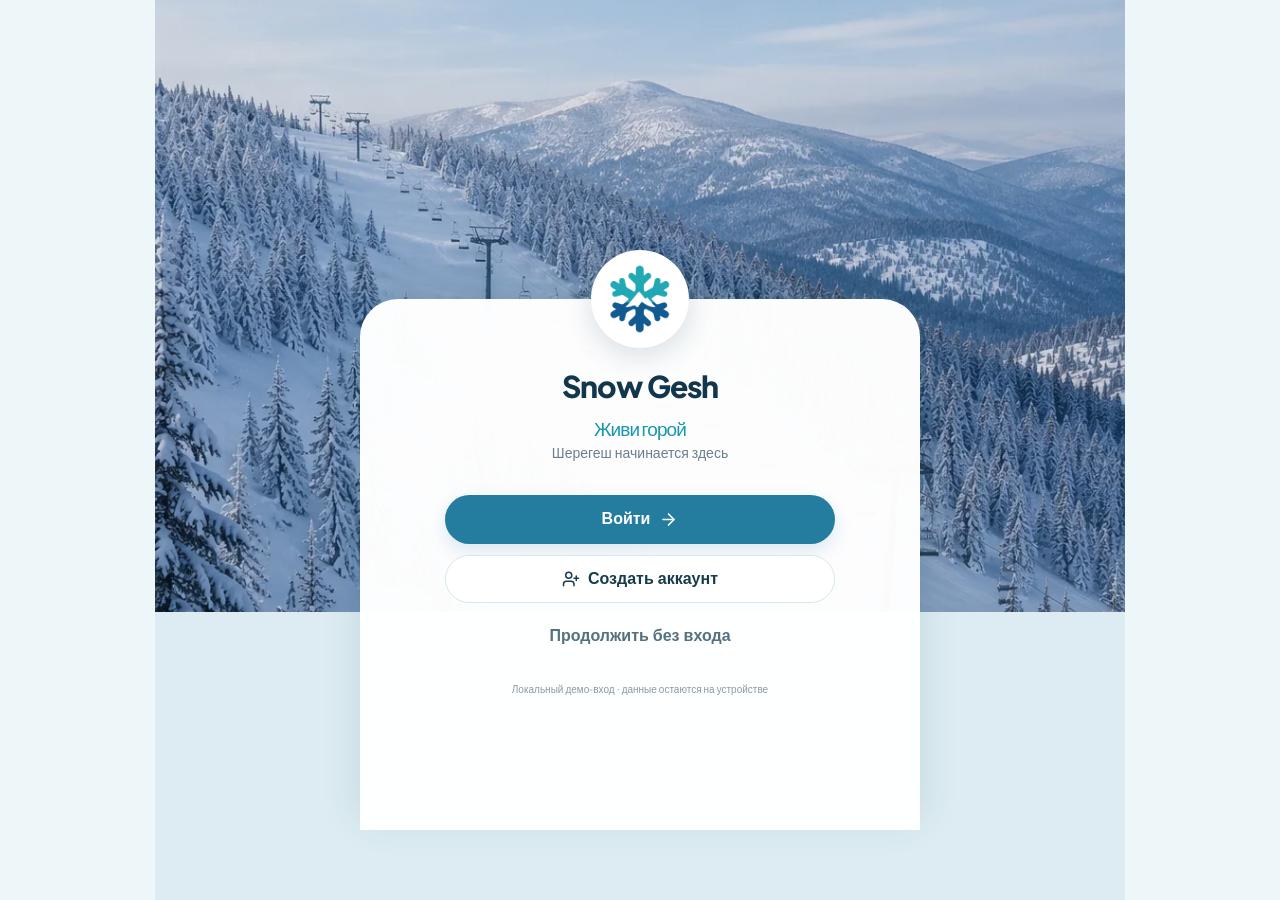
==== index.html @ b312dca7 "Publish Snow Gesh V22" ====
<!doctype html>
<html lang="ru">
  <head>
    <meta charset="UTF-8" />
    <meta name="viewport" content="width=device-width, initial-scale=1.0, viewport-fit=cover" />
    <meta name="theme-color" content="#f8faf8" />
    <meta name="description" content="Snow Gesh — сообщество, услуги и атмосфера Шерегеша." />
    <link rel="manifest" href="./manifest.webmanifest" />
    <link rel="icon" href="./icon-192.png" />
    <link rel="apple-touch-icon" href="./icon-192.png" />
    <link rel="preconnect" href="https://fonts.googleapis.com" />
    <link rel="preconnect" href="https://fonts.gstatic.com" crossorigin />
    <link href="https://fonts.googleapis.com/css2?family=Figtree:wght@400;500;600;700;800&family=Plus+Jakarta+Sans:wght@600;700;800&display=swap" rel="stylesheet" />
    <title>Snow Gesh — живи горой</title>
    <script type="module" crossorigin src="/assets/index-DVXtHZvS.js"></script>
    <link rel="stylesheet" crossorigin href="/assets/index-DJDpY0YO.css">
  </head>
  <body>
    <div id="root"></div>
  </body>
</html>
---- assets/index-DJDpY0YO.css ----
*,:before,:after{--tw-border-spacing-x: 0;--tw-border-spacing-y: 0;--tw-translate-x: 0;--tw-translate-y: 0;--tw-rotate: 0;--tw-skew-x: 0;--tw-skew-y: 0;--tw-scale-x: 1;--tw-scale-y: 1;--tw-pan-x: ;--tw-pan-y: ;--tw-pinch-zoom: ;--tw-scroll-snap-strictness: proximity;--tw-gradient-from-position: ;--tw-gradient-via-position: ;--tw-gradient-to-position: ;--tw-ordinal: ;--tw-slashed-zero: ;--tw-numeric-figure: ;--tw-numeric-spacing: ;--tw-numeric-fraction: ;--tw-ring-inset: ;--tw-ring-offset-width: 0px;--tw-ring-offset-color: #fff;--tw-ring-color: rgb(59 130 246 / .5);--tw-ring-offset-shadow: 0 0 #0000;--tw-ring-shadow: 0 0 #0000;--tw-shadow: 0 0 #0000;--tw-shadow-colored: 0 0 #0000;--tw-blur: ;--tw-brightness: ;--tw-contrast: ;--tw-grayscale: ;--tw-hue-rotate: ;--tw-invert: ;--tw-saturate: ;--tw-sepia: ;--tw-drop-shadow: ;--tw-backdrop-blur: ;--tw-backdrop-brightness: ;--tw-backdrop-contrast: ;--tw-backdrop-grayscale: ;--tw-backdrop-hue-rotate: ;--tw-backdrop-invert: ;--tw-backdrop-opacity: ;--tw-backdrop-saturate: ;--tw-backdrop-sepia: ;--tw-contain-size: ;--tw-contain-layout: ;--tw-contain-paint: ;--tw-contain-style: }::backdrop{--tw-border-spacing-x: 0;--tw-border-spacing-y: 0;--tw-translate-x: 0;--tw-translate-y: 0;--tw-rotate: 0;--tw-skew-x: 0;--tw-skew-y: 0;--tw-scale-x: 1;--tw-scale-y: 1;--tw-pan-x: ;--tw-pan-y: ;--tw-pinch-zoom: ;--tw-scroll-snap-strictness: proximity;--tw-gradient-from-position: ;--tw-gradient-via-position: ;--tw-gradient-to-position: ;--tw-ordinal: ;--tw-slashed-zero: ;--tw-numeric-figure: ;--tw-numeric-spacing: ;--tw-numeric-fraction: ;--tw-ring-inset: ;--tw-ring-offset-width: 0px;--tw-ring-offset-color: #fff;--tw-ring-color: rgb(59 130 246 / .5);--tw-ring-offset-shadow: 0 0 #0000;--tw-ring-shadow: 0 0 #0000;--tw-shadow: 0 0 #0000;--tw-shadow-colored: 0 0 #0000;--tw-blur: ;--tw-brightness: ;--tw-contrast: ;--tw-grayscale: ;--tw-hue-rotate: ;--tw-invert: ;--tw-saturate: ;--tw-sepia: ;--tw-drop-shadow: ;--tw-backdrop-blur: ;--tw-backdrop-brightness: ;--tw-backdrop-contrast: ;--tw-backdrop-grayscale: ;--tw-backdrop-hue-rotate: ;--tw-backdrop-invert: ;--tw-backdrop-opacity: ;--tw-backdrop-saturate: ;--tw-backdrop-sepia: ;--tw-contain-size: ;--tw-contain-layout: ;--tw-contain-paint: ;--tw-contain-style: }*,:before,:after{box-sizing:border-box;border-width:0;border-style:solid;border-color:#e5e7eb}:before,:after{--tw-content: ""}html,:host{line-height:1.5;-webkit-text-size-adjust:100%;-moz-tab-size:4;-o-tab-size:4;tab-size:4;font-family:ui-sans-serif,system-ui,sans-serif,"Apple Color Emoji","Segoe UI Emoji",Segoe UI Symbol,"Noto Color Emoji";font-feature-settings:normal;font-variation-settings:normal;-webkit-tap-highlight-color:transparent}body{margin:0;line-height:inherit}hr{height:0;color:inherit;border-top-width:1px}abbr:where([title]){-webkit-text-decoration:underline dotted;text-decoration:underline dotted}h1,h2,h3,h4,h5,h6{font-size:inherit;font-weight:inherit}a{color:inherit;text-decoration:inherit}b,strong{font-weight:bolder}code,kbd,samp,pre{font-family:ui-monospace,SFMono-Regular,Menlo,Monaco,Consolas,Liberation Mono,Courier New,monospace;font-feature-settings:normal;font-variation-settings:normal;font-size:1em}small{font-size:80%}sub,sup{font-size:75%;line-height:0;position:relative;vertical-align:baseline}sub{bottom:-.25em}sup{top:-.5em}table{text-indent:0;border-color:inherit;border-collapse:collapse}button,input,optgroup,select,textarea{font-family:inherit;font-feature-settings:inherit;font-variation-settings:inherit;font-size:100%;font-weight:inherit;line-height:inherit;letter-spacing:inherit;color:inherit;margin:0;padding:0}button,select{text-transform:none}button,input:where([type=button]),input:where([type=reset]),input:where([type=submit]){-webkit-appearance:button;background-color:transparent;background-image:none}:-moz-focusring{outline:auto}:-moz-ui-invalid{box-shadow:none}progress{vertical-align:baseline}::-webkit-inner-spin-button,::-webkit-outer-spin-button{height:auto}[type=search]{-webkit-appearance:textfield;outline-offset:-2px}::-webkit-search-decoration{-webkit-appearance:none}::-webkit-file-upload-button{-webkit-appearance:button;font:inherit}summary{display:list-item}blockquote,dl,dd,h1,h2,h3,h4,h5,h6,hr,figure,p,pre{margin:0}fieldset{margin:0;padding:0}legend{padding:0}ol,ul,menu{list-style:none;margin:0;padding:0}dialog{padding:0}input::-moz-placeholder,textarea::-moz-placeholder{opacity:1;color:#9ca3af}input::placeholder,textarea::placeholder{opacity:1;color:#9ca3af}button,[role=button]{cursor:pointer}:disabled{cursor:default}img,svg,video,canvas,audio,iframe,embed,object{display:block;vertical-align:middle}img,video{max-width:100%;height:auto}[hidden]:where(:not([hidden=until-found])){display:none}:root{--background: 0 0% 100%;--foreground: 240 10% 3.9%;--card: 0 0% 100%;--card-foreground: 240 10% 3.9%;--popover: 0 0% 100%;--popover-foreground: 240 10% 3.9%;--primary: 240 5.9% 10%;--primary-foreground: 0 0% 98%;--secondary: 240 4.8% 95.9%;--secondary-foreground: 240 5.9% 10%;--muted: 240 4.8% 95.9%;--muted-foreground: 240 3.8% 46.1%;--accent: 240 4.8% 95.9%;--accent-foreground: 240 5.9% 10%;--destructive: 0 84.2% 60.2%;--destructive-foreground: 0 0% 98%;--border: 240 5.9% 90%;--input: 240 5.9% 90%;--ring: 240 5.9% 10%;--radius: .625rem;--sidebar-background: 0 0% 98%;--sidebar-foreground: 240 5.3% 26.1%;--sidebar-primary: 240 5.9% 10%;--sidebar-primary-foreground: 0 0% 98%;--sidebar-accent: 240 4.8% 95.9%;--sidebar-accent-foreground: 240 5.9% 10%;--sidebar-border: 220 13% 91%;--sidebar-ring: 217.2 91.2% 59.8%}.dark{--background: 240 10% 3.9%;--foreground: 0 0% 98%;--card: 240 10% 3.9%;--card-foreground: 0 0% 98%;--popover: 240 10% 3.9%;--popover-foreground: 0 0% 98%;--primary: 0 0% 98%;--primary-foreground: 240 5.9% 10%;--secondary: 240 3.7% 15.9%;--secondary-foreground: 0 0% 98%;--muted: 240 3.7% 15.9%;--muted-foreground: 240 5% 64.9%;--accent: 240 3.7% 15.9%;--accent-foreground: 0 0% 98%;--destructive: 0 62.8% 30.6%;--destructive-foreground: 0 0% 98%;--border: 240 3.7% 15.9%;--input: 240 3.7% 15.9%;--ring: 240 4.9% 83.9%;--sidebar-background: 240 5.9% 10%;--sidebar-foreground: 240 4.8% 95.9%;--sidebar-primary: 224.3 76.3% 48%;--sidebar-primary-foreground: 0 0% 100%;--sidebar-accent: 240 3.7% 15.9%;--sidebar-accent-foreground: 240 4.8% 95.9%;--sidebar-border: 240 3.7% 15.9%;--sidebar-ring: 217.2 91.2% 59.8%}*{border-color:hsl(var(--border))}body{background-color:hsl(var(--background));color:hsl(var(--foreground))}.container{width:100%}@media(min-width:640px){.container{max-width:640px}}@media(min-width:768px){.container{max-width:768px}}@media(min-width:1024px){.container{max-width:1024px}}@media(min-width:1280px){.container{max-width:1280px}}@media(min-width:1536px){.container{max-width:1536px}}.\!visible{visibility:visible!important}.visible{visibility:visible}.block{display:block}.hidden{display:none}.transform{transform:translate(var(--tw-translate-x),var(--tw-translate-y)) rotate(var(--tw-rotate)) skew(var(--tw-skew-x)) skewY(var(--tw-skew-y)) scaleX(var(--tw-scale-x)) scaleY(var(--tw-scale-y))}.resize{resize:both}.overline{text-decoration-line:overline}.ring{--tw-ring-offset-shadow: var(--tw-ring-inset) 0 0 0 var(--tw-ring-offset-width) var(--tw-ring-offset-color);--tw-ring-shadow: var(--tw-ring-inset) 0 0 0 calc(3px + var(--tw-ring-offset-width)) var(--tw-ring-color);box-shadow:var(--tw-ring-offset-shadow),var(--tw-ring-shadow),var(--tw-shadow, 0 0 #0000)}.grayscale{--tw-grayscale: grayscale(100%);filter:var(--tw-blur) var(--tw-brightness) var(--tw-contrast) var(--tw-grayscale) var(--tw-hue-rotate) var(--tw-invert) var(--tw-saturate) var(--tw-sepia) var(--tw-drop-shadow)}.sepia{--tw-sepia: sepia(100%);filter:var(--tw-blur) var(--tw-brightness) var(--tw-contrast) var(--tw-grayscale) var(--tw-hue-rotate) var(--tw-invert) var(--tw-saturate) var(--tw-sepia) var(--tw-drop-shadow)}.filter{filter:var(--tw-blur) var(--tw-brightness) var(--tw-contrast) var(--tw-grayscale) var(--tw-hue-rotate) var(--tw-invert) var(--tw-saturate) var(--tw-sepia) var(--tw-drop-shadow)}@keyframes enter{0%{opacity:var(--tw-enter-opacity, 1);transform:translate3d(var(--tw-enter-translate-x, 0),var(--tw-enter-translate-y, 0),0) scale3d(var(--tw-enter-scale, 1),var(--tw-enter-scale, 1),var(--tw-enter-scale, 1)) rotate(var(--tw-enter-rotate, 0))}}@keyframes exit{to{opacity:var(--tw-exit-opacity, 1);transform:translate3d(var(--tw-exit-translate-x, 0),var(--tw-exit-translate-y, 0),0) scale3d(var(--tw-exit-scale, 1),var(--tw-exit-scale, 1),var(--tw-exit-scale, 1)) rotate(var(--tw-exit-rotate, 0))}}.running{animation-play-state:running}.\!paused{animation-play-state:paused!important}.paused{animation-play-state:paused}:root{--ink-0: oklch(27% .035 180);--ink-1: oklch(46% .025 180);--paper-0: oklch(98.5% .007 150);--paper-1: oklch(95.5% .012 150);--brand-0: oklch(52% .12 185);--warm-0: oklch(64% .17 40);--bg: var(--paper-0);--surface: var(--paper-0);--soft: var(--paper-1);--text: var(--ink-0);--muted: var(--ink-1);--line: oklch(89% .018 160);--accent: var(--brand-0);--accent-soft: oklch(93% .035 175);--warm: var(--warm-0);--shadow: 0 16px 45px oklch(30% .03 180 / .08);color-scheme:light}.dark{--bg: oklch(20% .035 190);--surface: oklch(23% .03 190);--soft: oklch(27% .035 190);--text: oklch(96% .01 150);--muted: oklch(78% .025 170);--line: oklch(36% .035 190);--accent: oklch(80% .12 175);--accent-soft: oklch(31% .06 185);--warm: oklch(74% .17 45);--shadow: 0 18px 50px oklch(5% .02 180 / .24);color-scheme:dark}*{box-sizing:border-box}html{scroll-behavior:smooth}body{margin:0;min-width:320px;min-height:100dvh;background:var(--bg);color:var(--text);font-family:Figtree,sans-serif;font-size:16px;line-height:1.55}button,input,textarea,select{font:inherit}button,a{-webkit-tap-highlight-color:transparent}button{color:inherit;cursor:pointer}button:disabled{cursor:not-allowed;opacity:.45}button:focus-visible,a:focus-visible,input:focus-visible,textarea:focus-visible,select:focus-visible{outline:3px solid var(--warm);outline-offset:3px}button,a{transition:transform .18s ease-out,color .18s ease-out,background .18s ease-out,border-color .18s ease-out,opacity .18s ease-out}button:active,a:active{transform:scale(.97)}img{display:block;max-width:100%}h1,h2,h3,p{margin-top:0}h1,h2,h3{font-family:Plus Jakarta Sans,Figtree,sans-serif}h1{margin-bottom:10px;font-size:clamp(30px,4vw,44px);line-height:1.08;letter-spacing:-.045em}h2{letter-spacing:-.025em}.app-shell{min-height:100dvh}.sidebar{display:none}.main-shell{min-height:100dvh}.topbar{height:72px;padding:0 16px;display:flex;align-items:center;justify-content:space-between;gap:10px;position:sticky;top:0;z-index:20;background:color-mix(in oklch,var(--bg) 90%,transparent);border-bottom:1px solid var(--line);-webkit-backdrop-filter:blur(18px);backdrop-filter:blur(18px)}.logo{display:flex;align-items:center;gap:10px;font-family:Plus Jakarta Sans,sans-serif;font-size:18px;font-weight:800;letter-spacing:-.055em;line-height:1.1}.logo small{display:block;margin-top:4px;color:var(--muted);font-family:Figtree,sans-serif;font-size:9px;font-weight:600;letter-spacing:.16em;text-transform:uppercase}.logo-symbol{width:39px;height:39px;display:grid;place-items:center;color:var(--accent);background:var(--accent-soft);border-radius:50% 50% 45% 55%}.location{display:none;align-items:center;gap:5px;background:transparent;border:0;color:var(--muted)}.header-actions{display:flex;gap:6px}.icon-button{width:44px;height:44px;display:grid;place-items:center;flex:0 0 auto;background:transparent;border:1px solid transparent;border-radius:50%}.icon-button:hover{background:var(--soft);border-color:var(--line)}.notification-button{position:relative}.notification-button i{position:absolute;top:9px;right:9px;width:7px;height:7px;background:var(--warm);border:2px solid var(--bg);border-radius:50%}main{width:100%;max-width:970px;margin:0 auto;padding:24px 14px 116px}.overline{display:block;color:var(--accent);font-size:12px;font-weight:800;letter-spacing:.13em;text-transform:uppercase}.home-intro,.page-title{margin:8px 2px 24px}.home-intro{display:flex;align-items:end;justify-content:space-between}.home-intro h1{margin-top:8px}.primary,.secondary{min-height:46px;padding:11px 18px;display:inline-flex;align-items:center;justify-content:center;gap:8px;border-radius:999px;font-weight:750;text-decoration:none;border:1px solid transparent}.primary{background:var(--text);color:var(--bg)}.primary:hover{background:var(--accent);color:#f9fdfa}.secondary{background:var(--surface);color:var(--text);border-color:var(--line)}.secondary:hover{background:var(--soft)}.full{width:100%}.desktop-create{display:none}.weather-link{width:100%;padding:0;display:block;text-align:left;border:0;background:transparent;border-radius:22px}.weather{margin:22px 0;padding:24px;display:grid;grid-template-columns:auto 1fr;align-items:center;gap:16px;position:relative;background:var(--accent-soft);border:1px solid color-mix(in oklch,var(--accent) 20%,transparent);border-radius:26px}.weather-refresh{position:absolute;right:7px;top:7px;width:44px;height:44px;display:grid;place-items:center;border:0;border-radius:50%;background:transparent;color:var(--accent)}.weather-refresh:hover{background:color-mix(in oklch,var(--accent) 10%,transparent)}.weather-refresh.loading svg{animation:weather-spin .8s linear infinite}@keyframes weather-spin{to{transform:rotate(360deg)}}.weather-compact{margin:0;grid-template-columns:1fr auto;padding:16px}.weather-compact .weather-icon{display:none}.weather-compact .weather-meta span:nth-child(2){display:none}.weather-compact .weather-meta small{max-width:130px;padding-right:26px;text-align:right;line-height:1.3}.weather-compact .weather-refresh{right:4px;top:4px}.weather-icon{width:48px;height:48px;display:grid;place-items:center;color:var(--accent)}.weather strong{display:block;margin-top:2px;font-family:Plus Jakarta Sans;font-size:32px;line-height:1}.weather-meta{display:flex;flex-wrap:wrap;justify-content:flex-end;gap:8px 16px;color:var(--text);font-size:13px}.weather-meta span{display:inline-flex;align-items:center;gap:5px}.weather-meta small{flex-basis:100%;color:var(--muted);text-align:right;font-size:11px}.weather-more{width:100%;padding:8px 16px;display:flex;align-items:center;justify-content:flex-end;gap:4px;border:0;background:transparent;color:var(--muted);font-size:12px}.section-title{margin:25px 2px 13px;display:flex;align-items:center;justify-content:space-between;gap:12px}.section-title h2{margin:0;font-size:19px}.section-title button{min-height:44px;display:flex;align-items:center;gap:4px;border:0;background:transparent;color:var(--muted);font-size:13px}.reel-row{display:grid;grid-auto-flow:column;grid-auto-columns:42%;gap:10px;overflow-x:auto;padding:0 2px 10px;scroll-snap-type:x mandatory;scrollbar-width:none}.reel{height:226px;padding:0;position:relative;overflow:hidden;border:0;border-radius:23px;background:var(--soft);color:#fff;text-align:left;scroll-snap-align:start}.reel img{width:100%;height:100%;-o-object-fit:cover;object-fit:cover;transition:transform .3s ease-out}.reel:hover img{transform:scale(1.035)}.reel:after{content:"";position:absolute;inset:30% 0 0;background:linear-gradient(transparent,#00110edb)}.reel>span:last-child{position:absolute;left:14px;right:12px;bottom:14px;z-index:2}.reel strong,.reel small{display:block}.reel strong{font-size:14px;line-height:1.25}.reel small{margin-top:5px;font-size:11px;opacity:.8}.reel-play{position:absolute;top:12px;right:12px;z-index:2;width:34px;height:34px;display:grid;place-items:center;background:#f6f9f7e6;color:#102c27;border-radius:50%}.feed-tabs,.category-scroll{display:flex;gap:7px;overflow-x:auto;padding:16px 1px 12px;scrollbar-width:none}.feed-tabs button,.category-scroll button{min-height:44px;padding:9px 16px;display:inline-flex;align-items:center;gap:6px;border:1px solid var(--line);background:transparent;color:var(--muted);border-radius:999px;white-space:nowrap;font-size:13px;font-weight:700}.feed-tabs button.active,.category-scroll button.active{background:var(--text);color:var(--bg);border-color:var(--text)}.feed{display:grid;gap:18px}.post{padding-top:14px;overflow:hidden;background:var(--surface);border:1px solid var(--line);border-radius:25px;box-shadow:0 6px 25px #1c332e09}.post-author{padding:0 14px;display:flex;align-items:center;gap:10px}.post-author>div{min-width:0;flex:1}.post-author strong,.post-author span{display:block}.post-author strong{font-size:14px}.follow-button{min-height:44px;padding:7px 12px;border:1px solid var(--line);border-radius:999px;background:transparent;color:var(--accent);font-size:11px;font-weight:750}.post-author span{margin-top:2px;color:var(--muted);font-size:11px}.avatar{width:40px;height:40px;display:inline-grid;place-items:center;flex:0 0 auto;border-radius:50%;background:var(--accent-soft);color:var(--accent);font-size:12px;font-weight:800}.post>p{margin:12px 15px 14px;font-size:15px;line-height:1.5}.post-media{position:relative}.post-media img{width:100%;aspect-ratio:1.25;-o-object-fit:cover;object-fit:cover}.media-tag{position:absolute;left:13px;bottom:13px;padding:7px 10px;display:flex;align-items:center;gap:4px;background:#011612c7;color:#fff;border-radius:999px;-webkit-backdrop-filter:blur(8px);backdrop-filter:blur(8px);font-size:11px}.post-actions{padding:7px 10px;display:flex;align-items:center;gap:1px}.post-actions button{min-width:44px;min-height:44px;padding:8px 10px;display:flex;align-items:center;gap:6px;border:0;border-radius:999px;background:transparent;color:var(--muted);font-size:12px}.post-actions button:hover{background:var(--soft);color:var(--text)}.post-actions .save-action{margin-left:auto}.post-actions .active-like{color:var(--warm)}.empty{padding:48px 24px;text-align:center;border:1px dashed var(--line);border-radius:24px}.empty svg{color:var(--accent)}.empty h2{margin:14px 0 8px;font-size:20px}.empty p{color:var(--muted)}.page-title p{max-width:640px;color:var(--muted)}.shorts-grid{display:grid;grid-template-columns:repeat(2,1fr);gap:10px}.media-tabs{padding-top:0}.media-grid{display:grid;grid-template-columns:repeat(2,1fr);grid-auto-flow:dense;gap:10px}.media-tile{min-height:250px;padding:0;position:relative;overflow:hidden;border:0;border-radius:23px;background:var(--soft);color:#fff;text-align:left}.media-tile.media-featured{grid-column:1 / -1;min-height:390px}.media-tile img{position:absolute;width:100%;height:100%;-o-object-fit:cover;object-fit:cover;transition:transform .3s ease-out}.media-tile:hover img{transform:scale(1.035)}.media-tile:after{content:"";position:absolute;inset:0;background:linear-gradient(oklch(15% .03 180 / .15),transparent 45%,oklch(15% .03 180 / .85))}.media-kind{position:absolute;z-index:2;top:13px;left:13px;padding:6px 9px;display:flex;align-items:center;gap:5px;background:#000f0c8c;background:oklch(15% .03 180 / .55);border-radius:999px;-webkit-backdrop-filter:blur(8px);backdrop-filter:blur(8px);font-size:10px}.photo-detail>img{width:100%;max-height:55dvh;-o-object-fit:cover;object-fit:cover;border-radius:18px}.photo-detail>div{padding-top:18px}.photo-detail p{margin:16px 0}.photo-detail-actions{display:flex;flex-wrap:wrap;gap:7px}.photo-detail-actions button{padding:9px 13px;font-size:12px}.short-tile{min-height:360px;padding:0;position:relative;overflow:hidden;border:0;border-radius:25px;background:var(--soft);color:#fff;text-align:left}.short-tile img{position:absolute;width:100%;height:100%;-o-object-fit:cover;object-fit:cover;transition:transform .3s ease-out}.short-tile:hover img{transform:scale(1.035)}.short-tile:after{content:"";position:absolute;inset:0;background:linear-gradient(oklch(15% .03 180 / .18),transparent 40%,oklch(15% .03 180 / .88))}.short-number{position:absolute;top:14px;left:15px;z-index:2;font-size:12px;font-weight:800}.short-info{position:absolute;left:15px;right:15px;bottom:18px;z-index:2}.short-info strong,.short-info small{display:block}.short-info strong{margin-top:12px;line-height:1.25}.short-info small{margin-top:6px;font-size:11px;opacity:.8}.service-title{display:flex;justify-content:space-between}.service-title>svg{display:none;color:var(--accent)}.services-grid{display:grid;gap:14px}.service-card{padding:0;overflow:hidden;display:grid;grid-template-columns:38% 1fr;text-align:left;background:var(--surface);border:1px solid var(--line);border-radius:24px}.service-card>img{width:100%;height:100%;min-height:235px;-o-object-fit:cover;object-fit:cover}.service-card>div{padding:16px;display:flex;flex-wrap:wrap;align-content:flex-start;gap:5px}.service-category{color:var(--accent);font-size:11px;font-weight:800;text-transform:uppercase;letter-spacing:.09em}.rating{margin-left:auto;display:flex;align-items:center;gap:4px;color:var(--warm);font-size:12px}.service-card h2{flex-basis:100%;margin:9px 0 1px;font-size:17px;line-height:1.25}.service-card p{flex-basis:100%;margin:0 0 7px;color:var(--muted);font-size:12px;line-height:1.4}.service-card strong{flex-basis:100%;font-size:14px}.details-link{margin-top:9px;display:flex;align-items:center;gap:5px;color:var(--accent);font-size:12px;font-weight:700}.map-demo{height:440px;position:relative;overflow:hidden;border-radius:28px;background:var(--soft)}.map-demo>img{width:100%;height:100%;-o-object-fit:cover;object-fit:cover;filter:saturate(.7)}.map-wash{position:absolute;inset:0;background:color-mix(in oklch,var(--accent-soft) 25%,transparent)}.map-pin{position:absolute;z-index:2;padding:0;display:flex;align-items:center;gap:6px;border:0;background:transparent;color:var(--warm);transform:translate(-50%,-50%)}.map-pin:active{transform:translate(-50%,-50%) scale(.96)}.map-pin span{padding:7px 10px;background:var(--surface);color:var(--text);border-radius:10px;box-shadow:var(--shadow);font-size:11px;font-weight:700}.map-caption{position:absolute;right:12px;bottom:12px;padding:7px 10px;background:var(--surface);color:var(--muted);border-radius:10px;font-size:11px}.map-actions{display:grid;grid-template-columns:1.4fr 1fr;gap:10px;margin-top:12px}.events-list{display:grid;gap:12px}.event{padding:20px;display:grid;grid-template-columns:58px 1fr;gap:16px;background:var(--surface);border:1px solid var(--line);border-radius:24px}.event-date{width:58px;height:65px;display:grid;place-content:center;text-align:center;background:var(--accent-soft);border-radius:17px}.event-date strong{font-family:Plus Jakarta Sans;font-size:24px;line-height:1}.event-date span{margin-top:4px;color:var(--accent);font-size:9px;font-weight:800;letter-spacing:.08em}.event h2{margin-bottom:8px;font-size:19px}.event p{color:var(--muted);font-size:14px}.event-place{display:flex;align-items:center;gap:4px;font-size:12px}.event>button{grid-column:2;justify-self:start}.profile-hero{padding:22px 0;display:flex;flex-wrap:wrap;align-items:center;gap:18px}.profile-photo{width:86px;height:86px;display:grid;place-items:center;border-radius:50%;background:var(--accent-soft);color:var(--accent);font-family:Plus Jakarta Sans;font-size:26px;font-weight:800}.profile-hero h1{margin:5px 0;font-size:30px}.profile-hero p{margin:0;color:var(--muted);font-size:14px}.profile-hero>div:nth-child(2){flex:1;min-width:200px}.profile-stats{display:grid;grid-template-columns:repeat(2,1fr);gap:1px;overflow:hidden;background:var(--line);border:1px solid var(--line);border-radius:22px}.profile-stats span{padding:18px 12px;background:var(--surface);color:var(--muted);text-align:center;font-size:12px}.profile-stats strong{display:block;color:var(--text);font-family:Plus Jakarta Sans;font-size:21px}.profile-section-tabs{margin:16px 0 20px;padding:5px;display:grid;grid-template-columns:.8fr 1.2fr;gap:6px;background:var(--accent-soft);border:1px solid var(--line);border-radius:17px}.profile-section-tabs button{min-height:46px;padding:10px 12px;display:flex;align-items:center;justify-content:center;gap:8px;border:1px solid transparent;border-radius:13px;background:transparent;color:var(--muted);font-size:13px;font-weight:800}.profile-section-tabs button.active{background:var(--surface);border-color:var(--line);color:var(--accent);box-shadow:0 4px 14px #041a1617}.profile-section-tabs button span{min-width:23px;padding:2px 6px;border-radius:20px;background:var(--accent);color:#fff;font-size:11px}.profile-materials-head{display:flex;justify-content:flex-end;margin-bottom:12px}.profile-materials-head button{display:inline-flex;align-items:center;gap:7px}.material-filter{display:grid;grid-template-columns:repeat(2,minmax(0,1fr));gap:9px;margin-bottom:20px}.material-filter button{min-height:45px;padding:10px 12px;border:1px solid var(--line);border-radius:13px;background:var(--surface);color:var(--text);box-shadow:0 3px 10px #041a160f;font-size:12px;font-weight:800}.material-filter button:first-child,.material-filter button:last-child{grid-column:1 / -1}.material-filter button.active{border-color:var(--accent);background:var(--accent);color:#fff;box-shadow:0 5px 14px color-mix(in oklch,var(--accent) 25%,transparent)}.profile-menu{margin-top:22px;border-top:1px solid var(--line)}.profile-menu button{width:100%;min-height:76px;padding:14px 4px;display:flex;align-items:center;gap:14px;text-align:left;background:transparent;border:0;border-bottom:1px solid var(--line)}.profile-menu button>span{flex:1;font-weight:700}.profile-menu small{display:block;margin-top:3px;color:var(--muted);font-size:11px;font-weight:400}.honesty-note{margin-top:20px;padding:16px;display:flex;gap:12px;background:var(--accent-soft);border-radius:18px;color:var(--muted)}.honesty-note svg{flex:0 0 auto;color:var(--accent)}.honesty-note p{margin:0;font-size:12px}.bottom-nav{position:fixed;z-index:30;left:8px;right:8px;bottom:max(8px,env(safe-area-inset-bottom));height:72px;padding:5px 4px;display:grid;grid-template-columns:repeat(6,1fr);background:color-mix(in oklch,var(--surface) 92%,transparent);border:1px solid var(--line);border-radius:24px;box-shadow:0 14px 35px #041a1629;-webkit-backdrop-filter:blur(18px);backdrop-filter:blur(18px)}.bottom-nav button{min-width:0;min-height:52px;padding:4px 1px;display:flex;flex-direction:column;align-items:center;justify-content:center;gap:3px;border:0;border-radius:17px;background:transparent;color:var(--muted);font-size:9px}.bottom-nav button.active{color:var(--accent);background:var(--accent-soft)}.bottom-nav .mobile-create{width:49px;height:49px;min-height:49px;place-self:center;background:var(--text);color:var(--bg);border-radius:50%}.floating-create{display:none}.modal-backdrop{position:fixed;inset:0;z-index:60;padding:18px;display:flex;align-items:flex-end;justify-content:center;background:#00080699;background:oklch(12% .025 180 / .6);-webkit-backdrop-filter:blur(5px);backdrop-filter:blur(5px)}.modal{width:100%;max-width:560px;max-height:90dvh;overflow-y:auto;padding:20px;background:var(--surface);border:1px solid var(--line);border-radius:26px;box-shadow:var(--shadow)}.modal-wide{max-width:800px}.modal-head{margin-bottom:20px;display:flex;align-items:center;justify-content:space-between;gap:10px}.modal-head h2{margin:0;font-size:22px}.create-form,.request-form{display:grid;gap:16px}.create-form label{display:grid;gap:7px;font-size:13px;font-weight:700}textarea,input,select{width:100%;min-height:46px;padding:11px 13px;background:var(--soft);color:var(--text);border:1px solid var(--line);border-radius:13px}textarea{resize:vertical}.photo-options{display:grid;grid-template-columns:repeat(4,1fr);gap:7px}.photo-options>button,.upload{height:78px;padding:0;position:relative;overflow:hidden;border:2px solid transparent;border-radius:13px;background:var(--soft)}.photo-options>button.selected{border-color:var(--accent)}.photo-options img{width:100%;height:100%;-o-object-fit:cover;object-fit:cover}.photo-options button svg{position:absolute;right:5px;bottom:5px;padding:3px;background:var(--accent);color:var(--surface);border-radius:50%}.upload{display:flex;flex-direction:column;align-items:center;justify-content:center;gap:4px;cursor:pointer;color:var(--muted);font-size:10px}.upload input{position:absolute;inset:0;opacity:0;cursor:pointer}.form-note{margin:0;color:var(--muted);font-size:12px}.search-input{display:flex;align-items:center;gap:8px;padding-left:13px;background:var(--soft);border:1px solid var(--line);border-radius:14px}.search-input input{border:0;background:transparent}.search-results{margin-top:14px}.search-results>p{color:var(--muted);font-size:13px}.search-results>button{width:100%;min-height:66px;padding:10px 2px;display:flex;align-items:center;gap:11px;border:0;border-bottom:1px solid var(--line);background:transparent;text-align:left}.search-results>button>span{min-width:0;flex:1}.search-results strong,.search-results small{display:block}.search-results small{overflow:hidden;color:var(--muted);text-overflow:ellipsis;white-space:nowrap}.notifications>div{padding:12px 0;display:flex;gap:13px;border-bottom:1px solid var(--line)}.notifications svg{color:var(--accent)}.notifications p{margin:0}.notifications span{display:block;margin-top:4px;color:var(--muted);font-size:12px}.settings-label{font-size:14px}.theme-options{display:grid;gap:8px}.theme-options button{min-height:54px;padding:12px 14px;display:flex;align-items:center;gap:11px;border:1px solid var(--line);background:transparent;border-radius:14px;text-align:left}.theme-options button span{flex:1}.theme-options button.active{background:var(--accent-soft);color:var(--accent);border-color:var(--accent)}.comments-list{max-height:45dvh;overflow-y:auto}.comments-list p{padding:12px 0;margin:0;border-bottom:1px solid var(--line);font-size:14px}.comment-form{margin-top:16px;display:flex;gap:8px}.comment-form .primary{width:48px;padding:0;flex:0 0 auto}.service-detail>img{width:100%;height:220px;-o-object-fit:cover;object-fit:cover;border-radius:17px}.service-detail h2{margin:18px 0 6px}.detail-person{display:flex;align-items:center;gap:4px;color:var(--muted);font-size:13px}.detail-person svg{color:var(--warm)}.detail-price{display:block;margin:17px 0;font-size:20px}.request-form{padding-top:17px;border-top:1px solid var(--line)}.request-form h3{margin:0}.request-form small{color:var(--muted);text-align:center}.video-player video{width:100%;max-height:62dvh;background:#111;border-radius:17px}.video-player>div{margin-top:14px;display:flex;align-items:center;gap:10px}.video-player p{margin:0}.video-player p span{display:block;color:var(--muted);font-size:12px}.toast{position:fixed;z-index:80;left:50%;bottom:94px;max-width:calc(100% - 32px);padding:12px 17px;display:flex;align-items:center;gap:8px;transform:translate(-50%);background:var(--text);color:var(--bg);border-radius:999px;box-shadow:var(--shadow);font-size:12px}@media(min-width:620px){main{padding:32px 26px 116px}.reel-row{grid-auto-columns:29%}.services-grid{grid-template-columns:repeat(2,1fr)}.service-card{display:block}.service-card>img{height:200px;min-height:0}.shorts-grid,.media-grid{grid-template-columns:repeat(3,1fr)}.media-tile.media-featured{grid-column:span 2;grid-row:span 2;min-height:510px}.media-tile.media-tall{min-height:340px}.photo-detail{display:grid;grid-template-columns:1.15fr 1fr;gap:22px}.photo-detail>div{padding-top:0}.profile-stats{grid-template-columns:repeat(4,1fr)}.community-grid{grid-template-columns:repeat(2,1fr)}.modal-backdrop{align-items:center}.service-detail{display:grid;grid-template-columns:.9fr 1fr;gap:24px}.service-detail>img{height:100%;min-height:440px}}@media(min-width:1024px){.app-shell{display:grid;grid-template-columns:240px 1fr}.sidebar{height:100dvh;padding:30px 20px;display:flex;flex-direction:column;position:sticky;top:0;overflow-y:auto;border-right:1px solid var(--line)}.sidebar .logo{padding:0 10px}.sidebar nav{margin-top:50px;display:grid;gap:6px}.sidebar nav button,.sidebar-bottom button{min-height:48px;padding:12px 15px;display:flex;align-items:center;gap:12px;background:transparent;border:0;border-radius:999px;color:var(--muted);text-align:left;font-size:14px;font-weight:700}.sidebar nav button.active{background:var(--text);color:var(--bg)}.sidebar-create{margin-top:24px}.sidebar-bottom{margin-top:auto}.sidebar-bottom span{display:block;padding:14px;color:var(--muted);font-size:10px}.topbar{height:76px;padding:0 34px}.mobile-logo{display:none}.location{display:flex}main{padding:36px 38px 70px}.desktop-create{display:inline-flex}.bottom-nav,.floating-create{display:none}.feed{max-width:760px;margin:0 auto}.home-intro,.weather-link,.shorts-strip,.feed-tabs{max-width:860px;margin-left:auto;margin-right:auto}.reel-row{grid-auto-columns:31%}.reel{height:275px}.post-media img{aspect-ratio:1.55}.service-title>svg{display:block}.short-tile{min-height:490px}.toast{bottom:28px}}.media-mode{display:inline-flex;padding:4px;gap:4px;background:var(--soft);border:1px solid var(--line);border-radius:999px}.media-mode button{min-height:44px;padding:9px 18px;display:flex;align-items:center;gap:7px;border:0;border-radius:999px;background:transparent;color:var(--muted);font-weight:700}.media-mode button.active{background:var(--accent);color:var(--bg)}.shorts-feed{max-width:540px;margin:20px auto 0;display:grid;gap:16px}.shorts-item{height:min(720px,75dvh);min-height:520px;position:relative;overflow:hidden;border-radius:28px;background:#111;color:#fff;scroll-snap-align:start}.shorts-item>video{width:100%;height:100%;-o-object-fit:cover;object-fit:cover}.shorts-copy{position:absolute;left:16px;right:76px;bottom:18px;display:flex;align-items:flex-start;gap:10px;pointer-events:none;text-shadow:0 2px 8px #000}.shorts-copy p{margin:5px 0;font-size:13px;line-height:1.35}.shorts-copy span{font-size:10px;opacity:.8}.shorts-actions{position:absolute;right:12px;bottom:24px;display:grid;gap:12px}.shorts-actions button{min-width:48px;min-height:48px;padding:7px;display:grid;place-items:center;border:0;border-radius:50%;background:#000f0c9e;background:oklch(15% .03 180 / .62);color:#fff;-webkit-backdrop-filter:blur(8px);backdrop-filter:blur(8px)}.shorts-actions span{font-size:9px}.community-grid{display:grid;gap:16px}.community-card{overflow:hidden;background:var(--surface);border:1px solid var(--line);border-radius:24px}.community-card>img{width:100%;height:170px;-o-object-fit:cover;object-fit:cover}.community-card>div{padding:18px}.community-card h2{margin:6px 0 8px;font-size:20px}.community-card p{color:var(--muted);font-size:13px}.community-card small{display:block;margin-bottom:15px;color:var(--muted)}.community-card>div>div{display:flex;flex-wrap:wrap;gap:8px}.community-card button{font-size:12px}.conversation-list{border-top:1px solid var(--line)}.conversation-list>button{width:100%;min-height:78px;padding:13px 3px;display:flex;align-items:center;gap:12px;border:0;border-bottom:1px solid var(--line);background:transparent;text-align:left}.conversation-list>button>span{flex:1;min-width:0}.conversation-list strong,.conversation-list small{display:block}.conversation-list small{overflow:hidden;color:var(--muted);text-overflow:ellipsis;white-space:nowrap}.conversation-list time{color:var(--muted);font-size:11px}.chat-thread{max-width:680px;margin:0 auto}.chat-head{padding-bottom:14px;display:flex;align-items:center;gap:10px;border-bottom:1px solid var(--line)}.chat-head .icon-button{margin-left:-10px}.back-arrow{transform:rotate(180deg)}.chat-head strong,.chat-head span{display:block}.chat-head span{color:var(--muted);font-size:11px}.chat-messages{min-height:340px;max-height:55dvh;overflow-y:auto;padding:22px 0;display:flex;flex-direction:column;gap:9px}.chat-messages p{max-width:82%;margin:0;padding:11px 14px;align-self:flex-start;background:var(--soft);border-radius:5px 18px 18px;font-size:14px}.chat-messages p.mine{align-self:flex-end;background:var(--accent);color:var(--bg);border-radius:18px 5px 18px 18px}.chat-form{display:flex;gap:8px}.chat-form .primary{width:48px;padding:0;flex:0 0 auto}.chat-note{display:block;margin-top:10px;color:var(--muted);text-align:center;font-size:10px}.person-card>img{width:100%;height:200px;-o-object-fit:cover;object-fit:cover;border-radius:18px}.person-card>div{padding-top:18px;text-align:center}.person-card .avatar{margin:-48px auto 12px;width:72px;height:72px;border:4px solid var(--surface);font-size:20px}.person-card h2{margin-bottom:3px}.person-card p{margin-bottom:8px;color:var(--muted)}.person-card strong{display:block;margin:13px 0 18px}@media(prefers-reduced-motion:reduce){*,*:before,*:after{scroll-behavior:auto!important;transition:none!important;animation:none!important}}:root{--brand-0: oklch(54% .21 264);--warm-0: oklch(68% .2 30);--paper-0: oklch(99% .004 250);--paper-1: oklch(96% .018 250);--ink-0: oklch(23% .035 260);--ink-1: oklch(51% .03 260);--accent-soft: oklch(94% .04 250);--line: oklch(91% .018 250);--shadow: 0 18px 55px oklch(35% .08 260 / .12)}.dark{--bg: oklch(18% .025 260);--surface: oklch(22% .03 260);--soft: oklch(27% .035 260);--line: oklch(34% .035 260);--accent: oklch(72% .17 240);--accent-soft: oklch(29% .065 260)}body{background:radial-gradient(circle at 85% 0,color-mix(in oklch,var(--accent) 9%,transparent),transparent 32rem),var(--bg)}.topbar{border-bottom-color:color-mix(in oklch,var(--line) 65%,transparent)}.logo-symbol{color:#fff;background:linear-gradient(145deg,var(--accent),oklch(65% .18 195));box-shadow:0 8px 22px color-mix(in oklch,var(--accent) 28%,transparent)}.primary{background:linear-gradient(120deg,var(--accent),oklch(58% .17 220));color:#fff;box-shadow:0 8px 20px color-mix(in oklch,var(--accent) 18%,transparent)}.primary:hover{background:var(--text);color:var(--bg)}.home-intro{margin-bottom:18px}.quick-links{display:grid;grid-template-columns:repeat(4,1fr);gap:8px;margin-bottom:18px}.quick-links button{min-width:0;padding:0;display:grid;justify-items:center;gap:7px;border:0;background:transparent;color:var(--muted);font-size:11px;font-weight:700}.quick-links button>span{width:100%;height:54px;display:grid;place-items:center;color:var(--accent);background:var(--surface);border:1px solid var(--line);border-radius:18px;box-shadow:0 5px 18px #222f3c0a}.quick-links button:hover>span{color:#fff;background:var(--accent);border-color:var(--accent)}.weather{background:linear-gradient(115deg,color-mix(in oklch,var(--accent) 18%,var(--surface)),color-mix(in oklch,oklch(70% .16 195) 15%,var(--surface)));border:0}.weather-link{border-radius:26px}.reel{border-radius:26px;box-shadow:0 10px 26px #07172724}.feed-tabs button.active,.category-scroll button.active{background:var(--accent);color:#fff;border-color:var(--accent)}.post{border:0;border-radius:28px;box-shadow:0 12px 36px #1e2f4112}.post-media{overflow:hidden;background:var(--soft)}.post-media video{width:100%;aspect-ratio:1.25;-o-object-fit:cover;object-fit:cover}.post-overlay{position:absolute;left:18px;top:18px;max-width:80%;padding:8px 13px;color:#fff;background:#030c178c;border-radius:12px;-webkit-backdrop-filter:blur(8px);backdrop-filter:blur(8px);font-weight:800;text-shadow:0 2px 8px #000}.media-mode button.active{background:var(--accent);color:#fff}.service-title{align-items:center;gap:16px}.ad-create{flex:0 0 auto}.service-card{border:0;border-radius:26px;box-shadow:0 10px 30px #1e2f4111}.service-card:hover{transform:translateY(-3px)}.rating{color:var(--warm)}.bottom-nav{left:10px;right:10px;bottom:max(10px,env(safe-area-inset-bottom));height:74px;padding:6px 7px;grid-template-columns:repeat(5,1fr);border:1px solid color-mix(in oklch,var(--line) 75%,transparent);border-radius:26px;box-shadow:0 16px 45px #00172e33;box-shadow:0 16px 45px oklch(20% .06 250 / .2)}.bottom-nav button{gap:4px;border-radius:17px;font-size:10px}.bottom-nav button.active{color:var(--accent);background:transparent}.bottom-nav button.active:after{content:"";width:4px;height:4px;position:absolute;bottom:5px;background:var(--accent);border-radius:50%}.bottom-nav button{position:relative}.bottom-nav .mobile-create{width:58px;height:58px;min-height:58px;margin-top:-28px;color:#fff;background:linear-gradient(145deg,var(--accent),oklch(62% .17 200));border:5px solid var(--bg);border-radius:20px;box-shadow:0 10px 24px color-mix(in oklch,var(--accent) 35%,transparent);transform:rotate(45deg)}.bottom-nav .mobile-create svg{transform:rotate(-45deg)}.bottom-nav .mobile-create:active{transform:rotate(45deg) scale(.96)}.editor-form{gap:18px}.create-types{display:grid;grid-template-columns:repeat(3,1fr);gap:7px;padding:5px;background:var(--soft);border-radius:17px}.create-types button{min-height:46px;display:flex;align-items:center;justify-content:center;gap:7px;border:0;border-radius:13px;background:transparent;color:var(--muted);font-weight:700}.create-types button.active{color:#fff;background:var(--accent);box-shadow:0 5px 14px color-mix(in oklch,var(--accent) 20%,transparent)}.editor-upload{min-height:220px;padding:28px;display:flex;flex-direction:column;align-items:center;justify-content:center;gap:9px;position:relative;text-align:center;color:var(--accent);background:var(--accent-soft);border:1px dashed var(--accent);border-radius:24px;cursor:pointer}.editor-upload span{color:var(--muted);font-size:12px;font-weight:400}.editor-upload input{position:absolute;inset:0;opacity:0;cursor:pointer}.editor-preview{max-height:460px;min-height:240px;display:grid;place-items:center;position:relative;overflow:hidden;background:#101014;border-radius:22px}.editor-preview.vertical{width:min(100%,320px);margin:auto;aspect-ratio:9 / 13}.editor-preview img,.editor-preview video{width:100%;height:100%;max-height:460px;-o-object-fit:contain;object-fit:contain;transition:filter .2s,transform .2s}.editor-overlay{position:absolute;left:16px;bottom:18px;max-width:calc(100% - 32px);padding:8px 12px;color:#fff;background:#010408a6;border-radius:10px;font-weight:800;text-shadow:0 2px 8px #000}.editor-block{padding:15px;display:grid;gap:12px;background:var(--soft);border-radius:18px}.editor-block>strong,.field-label,.range-field>span{display:flex;align-items:center;gap:7px;font-size:13px;font-weight:750}.filter-options{display:flex;flex-wrap:wrap;gap:7px}.filter-options button{min-height:40px;padding:8px 13px;border:1px solid var(--line);border-radius:999px;background:var(--surface);color:var(--muted);font-size:12px}.filter-options button.active{color:#fff;background:var(--accent);border-color:var(--accent)}.range-field{display:grid;grid-template-columns:1fr auto;gap:8px;align-items:center}.range-field input{grid-column:1 / -1;min-height:30px;padding:0;accent-color:var(--accent)}.range-field small{color:var(--muted)}.trim-grid,.form-two{display:grid;grid-template-columns:1fr 1fr;gap:10px}.trim-grid label{font-size:12px}.video-tools .field-label{margin-top:4px}.ad-type-note{padding:15px;display:flex;align-items:center;gap:11px;color:var(--accent);background:var(--accent-soft);border-radius:16px;font-size:13px}@media(min-width:1024px){.sidebar{padding-top:28px}.sidebar nav{margin-top:38px}.post-media video{aspect-ratio:1.55}.quick-links{max-width:860px;margin-left:auto;margin-right:auto}.quick-links button>span{height:64px}}.author-link{min-width:0;padding:0;display:flex;align-items:center;gap:10px;flex:1;border:0;background:transparent;text-align:left}.author-link>div,.author-link p{min-width:0;flex:1;margin:0}.author-link strong,.author-link span{display:block}.author-link:hover strong{color:var(--accent)}.media-page-title{display:flex;align-items:center;justify-content:space-between}.media-page-title h1{margin-bottom:0}.media-search{width:100%;min-height:50px;margin:16px 0;padding:8px 9px 8px 15px;display:flex;align-items:center;gap:10px;color:var(--muted);background:var(--surface);border:1px solid var(--line);border-radius:17px;text-align:left;box-shadow:0 7px 24px #1e2f410d}.media-search>span:first-of-type{min-width:0;flex:1;overflow:hidden;text-overflow:ellipsis;white-space:nowrap;font-size:13px}.media-search>span:last-child{padding:8px 13px;color:#fff;background:var(--accent);border-radius:11px;font-size:12px;font-weight:750}.shorts-profile{padding:0;border:0;border-radius:50%;background:transparent;pointer-events:auto}.search-main{min-height:56px;border-radius:17px}.search-main input{font-size:15px}.search-categories{margin:13px -2px 4px;padding:2px;display:flex;gap:7px;overflow-x:auto;scrollbar-width:none}.search-categories button{min-height:40px;padding:8px 15px;flex:0 0 auto;color:var(--muted);background:var(--soft);border:1px solid transparent;border-radius:999px;font-size:12px;font-weight:700}.search-categories button.active{color:#fff;background:var(--accent)}.search-results>button{min-height:72px;border-radius:13px;padding:10px}.search-results>button:hover{background:var(--soft)}.search-empty{padding:32px 12px;text-align:center;color:var(--muted)}.search-empty svg{margin:auto;color:var(--accent)}.search-empty p{margin:12px 0 0;font-size:13px}.chat-search{min-height:50px;margin-bottom:14px;padding:0 14px;display:flex;align-items:center;gap:9px;color:var(--muted);background:var(--soft);border-radius:16px}.chat-search input{min-height:46px;padding-left:0;border:0;background:transparent}.conversation-list{display:grid;gap:9px;border:0}.conversation-list>button{min-height:80px;padding:13px 14px;border:1px solid var(--line);border-radius:20px;background:var(--surface);box-shadow:0 5px 20px #1e2f4109}.conversation-list>button:hover{border-color:color-mix(in oklch,var(--accent) 40%,var(--line));transform:translateY(-1px)}.chat-avatar{position:relative;flex:0 0 auto}.chat-avatar .avatar{width:48px;height:48px;color:#fff;background:linear-gradient(145deg,var(--accent),oklch(62% .16 200))}.chat-avatar i{position:absolute;right:1px;bottom:1px;width:11px;height:11px;background:#28bc5e;border:3px solid var(--surface);border-radius:50%}.unread{min-width:21px;height:21px;display:grid;place-items:center;color:#fff;background:var(--accent);border-radius:999px;font-size:10px}.video-caption{margin:12px 0 0;color:var(--muted);font-size:13px}.person-posts{margin:18px 0;display:grid;grid-template-columns:repeat(3,1fr);gap:5px}.person-posts button{padding:0;overflow:hidden;border:0;border-radius:9px;background:var(--soft)}.person-posts img{width:100%;aspect-ratio:1;-o-object-fit:cover;object-fit:cover}.camera-start{display:grid;gap:12px}.camera-capture{overflow:hidden;background:#0d0d12;color:#fff;border-radius:23px}.camera-view{height:min(52dvh,480px);position:relative;background:#0d0d12}.camera-view>video{width:100%;height:100%;-o-object-fit:cover;object-fit:cover}.camera-close{width:42px;height:42px;display:grid;place-items:center;position:absolute;top:12px;right:12px;color:#fff;background:#03030380;border:0;border-radius:50%;-webkit-backdrop-filter:blur(8px);backdrop-filter:blur(8px)}.camera-error{position:absolute;inset:0;padding:30px;display:grid;place-content:center;justify-items:center;gap:12px;text-align:center;color:#fff;background:#17171e}.camera-error p{margin:0;max-width:340px;font-size:13px}.recording-time{position:absolute;left:50%;top:15px;padding:7px 12px;display:flex;align-items:center;gap:7px;transform:translate(-50%);background:#0303038c;border-radius:999px;font-size:12px}.recording-time i{width:8px;height:8px;background:#ff4d5e;border-radius:50%}.camera-modes{padding:12px 16px 0;display:flex;justify-content:center;gap:8px}.camera-modes button{min-height:40px;padding:8px 16px;display:flex;align-items:center;gap:6px;color:#aaa;background:transparent;border:0;border-radius:999px;font-size:12px}.camera-modes button.active{color:#fff;background:#2b2b34}.camera-controls{padding:15px 24px 20px;display:grid;grid-template-columns:1fr auto 1fr;align-items:center}.camera-controls .secondary{width:46px;padding:0;justify-self:start;color:#fff;background:#282830;border:0}.camera-control-spacer{width:46px}.shutter{width:70px;height:70px;display:grid;place-items:center;color:#fff;background:transparent;border:4px solid white;border-radius:50%}.shutter>span{width:50px;height:50px;display:block;background:#ff4d5e;border-radius:50%}.shutter.recording{border-color:#ff4d5e}.shutter.recording svg{color:#ff4d5e}.gallery-fallback{min-height:52px;padding:12px 18px;display:flex;align-items:center;justify-content:center;gap:8px;position:relative;color:var(--accent);background:var(--accent-soft);border-radius:16px;cursor:pointer;font-weight:750}.gallery-fallback input{position:absolute;inset:0;opacity:0;cursor:pointer}.shorts-open{position:absolute;inset:0;z-index:1;display:grid;place-items:center;color:#fff;background:transparent;border:0}.shorts-open svg{padding:16px;box-sizing:content-box;background:#0104087a;border:1px solid oklch(100% 0 0 / .35);border-radius:50%;-webkit-backdrop-filter:blur(8px);backdrop-filter:blur(8px);transition:transform .2s ease-out}.shorts-open:hover svg{transform:scale(1.08)}.vertical-video-feed{position:fixed;inset:0;z-index:80;overflow:hidden;color:#f6f9fc;background:#010407}.vertical-video-head{height:calc(58px + env(safe-area-inset-top));padding:env(safe-area-inset-top) 16px 0;display:grid;grid-template-columns:48px 1fr 48px;align-items:center;position:absolute;inset:0 0 auto;z-index:4;background:linear-gradient(oklch(8% .01 250 / .72),transparent)}.vertical-video-head strong{text-align:center;font-size:16px}.vertical-video-head>span{color:#d9dfe5;text-align:right;font-size:12px;font-variant-numeric:tabular-nums}.vertical-icon{width:44px;height:44px;padding:0;display:grid;place-items:center;color:inherit;background:transparent;border:0;border-radius:50%}.vertical-icon:hover{background:#ffffff1a}.vertical-video-scroll{height:100dvh;overflow-y:auto;overscroll-behavior:none;scroll-snap-type:y mandatory;scrollbar-width:none}.vertical-video-scroll::-webkit-scrollbar{display:none}.vertical-video-slide{width:100%;height:100dvh;position:relative;overflow:hidden;scroll-snap-align:start;scroll-snap-stop:always;background:#010407}.vertical-video-slide>video{width:100%;height:100%;display:block;-o-object-fit:cover;object-fit:cover}.vertical-video-tap{position:absolute;inset:0;z-index:1;display:grid;place-items:center;color:#fff;background:transparent;border:0}.vertical-video-tap svg{padding:20px;box-sizing:content-box;background:#0102038c;border-radius:50%;-webkit-backdrop-filter:blur(8px);backdrop-filter:blur(8px)}.vertical-video-shade{position:absolute;inset:45% 0 0;z-index:1;pointer-events:none;background:linear-gradient(transparent,#000103d1)}.vertical-video-overlay{max-width:75%;padding:9px 13px;position:absolute;left:18px;top:calc(70px + env(safe-area-inset-top));z-index:2;background:#0102038c;border-radius:10px;font-weight:750;-webkit-backdrop-filter:blur(8px);backdrop-filter:blur(8px)}.vertical-video-copy{position:absolute;left:18px;right:88px;bottom:calc(24px + env(safe-area-inset-bottom));z-index:2}.vertical-author{min-height:48px;padding:0;display:flex;align-items:center;gap:9px;color:inherit;background:transparent;border:0;text-align:left}.vertical-author>span{width:40px;height:40px;display:grid;place-items:center;flex:0 0 auto;background:#ffffff29;border:1px solid oklch(100% 0 0 / .4);border-radius:50%;font-size:12px;font-weight:800}.vertical-author small{color:#d3d8de;font-size:11px}.vertical-video-copy>p{margin:10px 0 8px;font-size:14px;line-height:1.45}.vertical-place{display:flex;align-items:center;gap:5px;color:#e0e5eb;font-size:12px}.swipe-hint{margin-top:15px;display:block;color:#c9ced4;font-size:11px}.vertical-video-actions{position:absolute;right:12px;bottom:calc(22px + env(safe-area-inset-bottom));z-index:2;display:grid;gap:9px}.vertical-video-actions button{width:58px;min-height:52px;padding:5px 2px;display:grid;place-items:center;gap:3px;color:inherit;background:transparent;border:0;border-radius:12px;text-shadow:0 1px 6px oklch(5% 0 0)}.vertical-video-actions button:hover{background:#ffffff1a}.vertical-video-actions button.active{color:#ff6e80;color:oklch(72% .19 15)}.vertical-video-actions span{max-width:58px;overflow:hidden;text-overflow:ellipsis;font-size:10px}.auth-shell{max-width:480px;margin:8px auto 0}.auth-intro{margin-bottom:24px}.auth-mark{width:52px;height:52px;margin-bottom:20px;display:grid;place-items:center;color:#fff;background:var(--accent);border-radius:17px}.auth-intro h1{max-width:380px;margin:7px 0 10px;font-size:clamp(28px,8vw,40px);line-height:1.08}.auth-intro p{max-width:380px;margin:0;color:var(--muted);line-height:1.55}.auth-tabs{margin-bottom:20px;padding:4px;display:grid;grid-template-columns:1fr 1fr;gap:4px;background:var(--soft);border-radius:15px}.auth-tabs button{min-height:44px;color:var(--muted);background:transparent;border:0;border-radius:11px;font-weight:750}.auth-tabs button.active{color:var(--text);background:var(--surface);box-shadow:0 4px 14px #16233014}.auth-form{display:grid;gap:15px}.auth-form label>span{margin-bottom:7px;display:flex;align-items:center;gap:7px;font-size:13px;font-weight:700}.auth-form input{min-height:52px;background:var(--surface)}.handle-input{display:flex;align-items:center;background:var(--surface);border:1px solid var(--line);border-radius:14px}.handle-input:focus-within{border-color:var(--accent)}.handle-input i{padding-left:14px;color:var(--muted);font-style:normal}.handle-input input{border:0}.auth-error{margin:0;padding:11px 13px;color:#cc272e;background:#ffe8e6;background:oklch(95% .035 25);border-radius:11px;font-size:13px}.dark .auth-error{color:#ffaba3;color:oklch(82% .12 25);background:#47211e}.auth-note{margin:20px 0 0;display:flex;align-items:flex-start;gap:8px;color:var(--muted);font-size:12px;line-height:1.5}.auth-note svg{flex:0 0 auto;margin-top:1px;color:var(--accent)}@media(min-width:700px){.vertical-video-slide>video{width:min(100%,520px);margin:auto}.vertical-video-copy{left:max(18px,calc(50% - 242px))}.vertical-video-actions{right:max(12px,calc(50% - 250px))}.vertical-video-overlay{left:max(18px,calc(50% - 242px))}}main>section{animation:section-in .22s ease-out}@keyframes section-in{0%{opacity:.65;transform:translateY(6px) scale(.995)}to{opacity:1;transform:none}}.quick-links{grid-template-columns:repeat(3,1fr)}.mountain-now,.slope-status{margin:18px 0;padding:18px;background:var(--surface);border:1px solid var(--line);border-radius:24px;box-shadow:0 10px 28px #1e2f410e}.feature-head{display:flex;align-items:center;justify-content:space-between;gap:12px}.feature-head h2{margin:4px 0 0;font-size:20px}.feature-head>svg{color:var(--accent)}.live-count{display:flex;align-items:center;gap:6px;color:var(--muted);font-size:11px}.live-count i{width:7px;height:7px;background:#2eb45c;border-radius:50%}.checkin-form{margin-top:15px;display:grid;grid-template-columns:1fr auto;gap:8px}.checkin-form select{min-width:0}.checkin-active{margin-top:15px;display:flex;align-items:center;gap:10px}.checkin-active>span{width:42px;height:42px;display:grid;place-items:center;flex:0 0 auto;color:#fff;background:#0fa05c;border-radius:50%}.checkin-active>div{min-width:0;flex:1}.checkin-active strong,.checkin-active small{display:block}.checkin-active small{margin-top:3px;color:var(--muted);font-size:10px}.checkin-active>button{min-height:44px;color:var(--muted);background:transparent;border:0;font-size:11px}.riders-now{margin-top:17px;display:flex;gap:18px}.riders-now>div{min-width:0;display:grid;justify-items:center;gap:4px;text-align:center}.riders-now>div>span{width:44px;height:44px;display:grid;place-items:center;position:relative;color:#fff;background:linear-gradient(145deg,var(--accent),oklch(62% .16 200));border-radius:50%;font-size:11px;font-weight:800}.riders-now i{width:10px;height:10px;position:absolute;right:0;bottom:0;background:#2eb45c;border:2px solid var(--surface);border-radius:50%}.riders-now strong{font-size:11px}.riders-now small{max-width:76px;color:var(--muted);font-size:9px}.vertical-progress{height:3px;position:absolute;left:0;right:0;bottom:0;z-index:4;background:#fff3}.vertical-progress i{width:100%;height:100%;display:block;transform-origin:left;background:#fff}.comment-row{padding:13px 0;display:flex;align-items:flex-start;gap:10px;position:relative;border-bottom:1px solid var(--line)}.comment-row.comment-reply{margin-left:36px}.comment-avatar{width:36px;height:36px;display:grid;place-items:center;flex:0 0 auto;color:var(--accent);background:var(--accent-soft);border-radius:50%;font-size:10px;font-weight:800}.comment-row>div{min-width:0;flex:1}.comment-row strong{font-size:13px}.comment-row p{margin:4px 0 7px;font-size:14px;line-height:1.45}.comment-meta{display:flex;align-items:center;gap:12px;color:var(--muted);font-size:10px}.comment-meta button{min-height:30px;padding:0;display:flex;align-items:center;gap:4px;color:inherit;background:transparent;border:0;font-size:inherit}.comment-like,.comment-delete{width:36px;height:36px;padding:0;display:grid;place-items:center;flex:0 0 auto;color:var(--muted);background:transparent;border:0;border-radius:50%}.comment-like.active{color:#dd3858}.comment-row:hover .comment-like,.comment-row:hover .comment-delete{background:var(--soft)}.replying{padding:8px 0;display:flex;justify-content:space-between;color:var(--muted);font-size:12px}.replying button{color:var(--accent);background:transparent;border:0}.profile-cover{height:190px;position:relative;overflow:hidden;border-radius:26px}.profile-cover>img{width:100%;height:100%;-o-object-fit:cover;object-fit:cover}.profile-cover:after{content:"";position:absolute;inset:0;background:linear-gradient(transparent 45%,#01040873);pointer-events:none}.profile-cover>button{position:absolute;right:14px;top:14px;z-index:1;color:#fff;background:#02060d8c;border-color:#ffffff40;-webkit-backdrop-filter:blur(8px);backdrop-filter:blur(8px)}.profile-identity{margin:0 0 20px;padding:0 18px;display:flex;align-items:center;gap:15px;position:relative}.profile-identity .profile-photo{width:92px;height:92px;margin-top:-42px;flex:0 0 auto;color:#fff;background:linear-gradient(145deg,var(--accent),oklch(60% .17 200));border:5px solid var(--bg)}.profile-identity>div:nth-child(2){min-width:0;padding-top:14px;flex:1}.profile-identity h1{margin:4px 0;font-size:27px}.profile-identity p{margin:0;color:var(--muted);font-size:13px}.profile-identity>.icon-button{margin-bottom:3px;flex:0 0 auto;background:var(--surface)}.profile-edit{margin:0 0 20px;padding:16px;display:grid;gap:12px;background:var(--soft);border-radius:18px}.profile-edit label{display:grid;gap:6px;font-size:12px}.achievements,.profile-publications{margin-top:26px}.achievements .section-title>span,.profile-publications .section-title>span{color:var(--muted);font-size:12px}.achievements>div:last-child{display:grid;grid-template-columns:repeat(2,1fr);gap:8px}.achievements article{min-height:118px;padding:14px;display:grid;align-content:start;gap:6px;position:relative;color:var(--muted);background:var(--soft);border:1px solid var(--line);border-radius:18px}.achievements article.unlocked{color:var(--accent);background:var(--accent-soft);border-color:color-mix(in oklch,var(--accent) 20%,var(--line))}.achievements article strong{color:var(--text);font-size:13px}.achievements article small{color:var(--muted);font-size:11px}.achievements article>svg:last-child:not(:first-child){position:absolute;right:12px;top:12px}.profile-publications>div:last-child:not(.profile-empty){display:grid;grid-template-columns:repeat(3,1fr);gap:5px}.profile-publications button{padding:0;position:relative;overflow:hidden;border:0;border-radius:10px;background:var(--soft)}.profile-publications img{width:100%;aspect-ratio:1;-o-object-fit:cover;object-fit:cover}.profile-publications button span{position:absolute;left:7px;bottom:7px;padding:3px 6px;color:#fff;background:#0104088c;border-radius:6px;font-size:9px}.profile-empty{padding:24px;display:grid;justify-items:center;gap:8px;color:var(--muted);background:var(--soft);border-radius:16px;text-align:center}.profile-empty p{margin:0;font-size:13px}.service-visual>img{width:100%;height:240px;-o-object-fit:cover;object-fit:cover;border-radius:18px}.service-favorite{min-height:44px;padding:9px 13px;display:flex;align-items:center;gap:7px;position:absolute;left:12px;bottom:12px;color:#fff;background:#02060da6;border:1px solid oklch(100% 0 0 / .25);border-radius:12px;-webkit-backdrop-filter:blur(8px);backdrop-filter:blur(8px)}.service-favorite.active{color:#f7c56d}.demo-label{display:inline-block;margin-top:17px;color:var(--muted);font-size:11px}.service-detail h2{margin-top:6px}.booking-form{margin-top:20px;padding-top:18px;display:grid;gap:10px;border-top:1px solid var(--line)}.booking-form h3,.reviews h3{margin:0 0 5px;display:flex;align-items:center;gap:7px;font-size:16px}.booking-form small{color:var(--muted);line-height:1.45}.booking-status{margin-top:20px;padding:15px;display:flex;align-items:center;flex-wrap:wrap;gap:11px;color:var(--accent);background:var(--accent-soft);border-radius:17px}.booking-status>div{min-width:160px;flex:1}.booking-status h3,.booking-status p{margin:0 0 4px}.booking-status h3{color:var(--text);font-size:15px}.booking-status p,.booking-status strong{color:var(--muted);font-size:11px}.reviews{margin-top:24px;padding-top:18px;border-top:1px solid var(--line)}.reviews h3 span{color:var(--muted);font-size:11px;font-weight:400}.reviews>div{padding:12px 0;border-bottom:1px solid var(--line)}.reviews>div p{margin:4px 0 0;font-size:13px}.reviews-empty{color:var(--muted);font-size:12px}.reviews form{display:flex;gap:8px}.reviews form input{min-width:0;flex:1}.reviews form button{width:48px;padding:0;flex:0 0 auto}.trip-form{margin:16px 0;padding:16px;display:grid;gap:12px;background:var(--soft);border-radius:20px}.trip-form label{display:grid;gap:6px;font-size:12px}.trip-list{margin-top:18px;display:grid;gap:12px}.trip-list>article{padding:17px;background:var(--surface);border:1px solid var(--line);border-radius:22px;box-shadow:0 8px 25px #1e2f410d}.trip-route{display:flex;align-items:center;gap:12px}.trip-route>span{width:44px;height:44px;display:grid;place-items:center;flex:0 0 auto;color:var(--accent);background:var(--accent-soft);border-radius:14px}.trip-route h2{margin:0 0 4px;font-size:17px}.trip-route p{margin:0;color:var(--muted);font-size:11px}.trip-meta{margin:15px 0;display:flex;flex-wrap:wrap;gap:10px 15px;color:var(--muted);font-size:12px}.trip-meta span{display:flex;align-items:center;gap:5px}.trip-meta strong{margin-left:auto;color:var(--text)}.notification-title{display:flex;align-items:center;justify-content:space-between;gap:10px}.notification-title h1{margin-bottom:0}.notification-page-list{display:grid;gap:9px}.notification-page-list>button{min-height:86px;padding:14px;display:flex;align-items:center;gap:12px;position:relative;color:var(--text);background:var(--accent-soft);border:1px solid color-mix(in oklch,var(--accent) 18%,var(--line));border-radius:19px;text-align:left}.notification-page-list>button.read{background:var(--surface);border-color:var(--line)}.notification-symbol{width:44px;height:44px;display:grid;place-items:center;flex:0 0 auto;color:var(--accent);background:var(--surface);border-radius:14px}.notification-page-list>button>span:nth-child(2){min-width:0;flex:1}.notification-page-list small,.notification-page-list strong{display:block}.notification-page-list small{margin-bottom:3px;color:var(--muted);font-size:10px}.notification-page-list strong{font-size:14px}.notification-page-list p{margin:4px 0 0;color:var(--muted);font-size:12px}.notification-page-list>button>i{width:8px;height:8px;position:absolute;right:15px;top:15px;background:var(--accent);border-radius:50%}.slope-status{margin:20px 0}.slope-list{margin:15px 0}.slope-list>div{min-height:46px;display:flex;align-items:center;gap:9px;border-bottom:1px solid var(--line);font-size:12px}.slope-list>div>span:nth-child(2){width:8px;height:8px;flex:0 0 auto;border-radius:50%}.status-open{background:#1eab53}.status-check{background:#db9400;background:oklch(72% .16 75)}.slope-list strong{min-width:100px}.slope-list>div>span:nth-last-child(2){flex:1;color:var(--muted)}.slope-list small{color:var(--muted)}.slope-status>label{display:grid;gap:7px;color:var(--muted);font-size:12px}.report-saved{display:flex;align-items:center;gap:6px;color:var(--accent);font-size:12px}.emergency-call{padding:20px;display:flex;align-items:center;gap:14px;color:#fff;background:#b71824;border-radius:22px;text-decoration:none;box-shadow:0 12px 30px #a205192e}.emergency-call>span{width:50px;height:50px;display:grid;place-items:center;background:#ffffff24;border-radius:16px}.emergency-call>div{flex:1}.emergency-call strong{font-size:18px}.emergency-call p{margin:4px 0 0;color:#fff;opacity:.85}.location-help{margin:18px 0;padding:22px;color:var(--accent);background:var(--accent-soft);border-radius:22px}.location-help h2{margin:10px 0 8px;color:var(--text)}.location-help p{color:var(--muted);line-height:1.55}.location-help>div{display:flex;flex-wrap:wrap;gap:8px}.coordinates{margin:14px 0;display:block;color:var(--text);font-size:20px;font-variant-numeric:tabular-nums}.safety-list>div{padding:16px 0;display:flex;align-items:flex-start;gap:12px;border-bottom:1px solid var(--line)}.safety-list svg{flex:0 0 auto;color:var(--accent)}.safety-list p{margin:0}.safety-list strong,.safety-list span{display:block}.safety-list span{margin-top:5px;color:var(--muted);font-size:12px;line-height:1.45}@media(min-width:700px){.quick-links{grid-template-columns:repeat(6,1fr)}.profile-cover{height:260px}.trip-list{grid-template-columns:repeat(2,1fr)}.trip-form{max-width:680px}}@media(min-width:900px){.service-detail{grid-template-columns:.85fr 1fr}.service-visual>img{height:100%;min-height:520px}.service-visual{position:sticky;top:20px;align-self:start}}:root,.dark{--bg: #0c1828;--surface: rgba(17, 31, 47, .88);--soft: rgba(39, 55, 72, .86);--text: #f7f4ee;--muted: #b0bdca;--line: rgba(224, 236, 246, .13);--accent: #ffc18a;--accent-soft: rgba(255, 180, 112, .12);--warm: #ff9e7a;--shadow: 0 20px 55px rgba(2, 9, 19, .28);color-scheme:dark}body{background:#0c1828}.alpine-scene{position:fixed;inset:0;z-index:0;pointer-events:none}.app-shell{position:relative;z-index:1}.topbar{background:#0a1523b8;border-bottom-color:#ffffff17}.logo-symbol{color:#2c1a12;background:linear-gradient(145deg,#ffdcad,#f49b70)}.primary{background:linear-gradient(135deg,#ffd09f,#f4a678);color:#2a1c17}.primary:hover{background:linear-gradient(135deg,#ffe0b9,#ffb488);color:#231711}.post,.event-card,.service-card,.chat-thread,.profile-card,.trip-list>article,.notification-list>button,.help-panel>section,.slope-status{-webkit-backdrop-filter:blur(18px);backdrop-filter:blur(18px)}.home-intro h1{max-width:620px;text-shadow:0 3px 24px rgba(0,0,0,.22)}.home-intro .overline{color:#ffd0a5}.quick-links{gap:12px;margin:4px 0 24px}.quick-links button{position:relative;gap:9px;color:#f7f4ee;font-size:12px;isolation:isolate}.quick-links button>span{height:68px;position:relative;overflow:hidden;border:1px solid rgba(255,255,255,.22);border-radius:22px;color:#fff;box-shadow:inset 0 1px #ffffff3d,0 10px 24px #020a143d}.quick-links button>span:before{content:"";position:absolute;width:70px;height:70px;right:-25px;top:-30px;border-radius:50%;background:#ffffff30}.quick-links button>span:after{content:"";position:absolute;left:12%;right:12%;bottom:-20px;height:35px;border-radius:50% 50% 0 0;border-top:1px solid rgba(255,255,255,.32);transform:rotate(-8deg)}.quick-links button svg{position:relative;z-index:1;filter:drop-shadow(0 2px 5px rgba(0,0,0,.14))}.quick-links button strong{font-weight:700;text-shadow:0 2px 12px rgba(0,0,0,.35)}.quick-links button:hover>span{color:#fff;border-color:#ffffff80;transform:translateY(-3px);box-shadow:inset 0 1px #ffffff4d,0 15px 30px #020a1459}.quick-services>span{background:linear-gradient(145deg,#f59a75,#c75e72)}.quick-map>span{background:linear-gradient(145deg,#65c9bd,#267e91)}.quick-events>span{background:linear-gradient(145deg,#ffc16f,#e7785c)}.quick-communities>span{background:linear-gradient(145deg,#a18bd9,#6556a5)}.quick-trips>span{background:linear-gradient(145deg,#73aee8,#4269ad)}.quick-help>span{background:linear-gradient(145deg,#ed8790,#ac455f)}.weather{background:linear-gradient(135deg,#ffbe812b,#152536d9);border-color:#ffcc9e33;-webkit-backdrop-filter:blur(18px);backdrop-filter:blur(18px)}.mountain-now{background:#101f2fd1;border-color:#ffffff1f}.feed-tabs{background:#0d1b2aad;-webkit-backdrop-filter:blur(16px);backdrop-filter:blur(16px)}.bottom-nav{background:#091421e0;border-top-color:#ffffff1a}@media(max-width:699px){.quick-links{gap:11px 9px}.quick-links button>span{height:62px;border-radius:20px}}@media(prefers-reduced-motion:reduce){.quick-links button,.quick-links button>span{transition:none}}.quick-links .quick-services>span{background:linear-gradient(145deg,#f59a75,#c75e72)}.quick-links .quick-map>span{background:linear-gradient(145deg,#65c9bd,#267e91)}.quick-links .quick-events>span{background:linear-gradient(145deg,#ffc16f,#e7785c)}.quick-links .quick-communities>span{background:linear-gradient(145deg,#a18bd9,#6556a5)}.quick-links .quick-trips>span{background:linear-gradient(145deg,#73aee8,#4269ad)}.quick-links .quick-help>span{background:linear-gradient(145deg,#ed8790,#ac455f)}.home-intro{position:relative;z-index:2}.alpine-scene-3d{overflow:hidden;background:#263d58}.alpine-scene-3d canvas{width:100%;height:100%;display:block}.alpine-scene-3d:after{content:"";position:absolute;inset:0;background:linear-gradient(180deg,#050e1a29,#050e1a33 42%,#050e1a8f)}.mountain-now{position:relative;z-index:2;display:block;visibility:visible}.riders-hint{margin:14px 0 0;color:var(--muted);font-size:11px;line-height:1.4}.riders-now{margin-top:14px;display:grid;grid-template-columns:repeat(3,1fr);gap:10px}.riders-now .rider-now{display:flex;flex-direction:column;align-items:stretch;gap:7px;padding:10px 7px 8px;background:#ffffff0b;border:1px solid rgba(255,255,255,.08);border-radius:17px}.rider-profile{min-width:0;padding:0;display:grid;justify-items:center;gap:4px;color:var(--text);background:transparent;border:0;text-align:center}.rider-profile>span{width:48px;height:48px;display:grid;place-items:center;position:relative;color:#fff;background:linear-gradient(145deg,var(--accent),#4b9caf);border-radius:50%;font-size:11px;font-weight:800}.rider-profile:hover>span{box-shadow:0 0 0 4px #ffc18a24}.rider-message{min-height:32px;padding:5px 8px;color:#ffd0a5;background:#ffc18a17;border:1px solid rgba(255,193,138,.18);border-radius:999px;font-size:10px;font-weight:750}.rider-message:hover{color:#241a16;background:var(--accent)}.person-actions{margin-top:14px;display:grid;grid-template-columns:1fr 1fr;gap:9px}.alpine-scene-fallback{background:radial-gradient(circle at 78% 15%,rgba(255,212,165,.35),transparent 18%),linear-gradient(155deg,#243c57,#52677b 42%,#233c52)}.alpine-scene-3d:after{background:linear-gradient(180deg,#050e1a4d,#050e1a42 42%,#050e1a94)}.alpine-scene-lifts:after{content:"";position:absolute;inset:0;background:linear-gradient(180deg,#0c18287a,#0d192a61 45%,#0a16258a)}.alpine-scene-lifts svg{width:100%;height:100%;display:block;position:relative;z-index:1}.lift-chair{filter:drop-shadow(0 3px 3px rgba(9,20,32,.22))}.alpine-scene-lifts canvas{width:100%;height:100%;display:block;position:relative;z-index:1}.main-shell{position:relative}main{position:relative;z-index:1}.bottom-nav{z-index:100;bottom:max(var(--nav-bottom, 10px),env(safe-area-inset-bottom))}.main-shell,main{min-width:0}@media(min-width:1024px){.app-shell{grid-template-columns:240px minmax(0,1fr)}.sidebar{width:240px;min-width:0}.sidebar nav{width:100%;min-width:0}.sidebar nav button,.sidebar-bottom button{width:100%;min-width:0}.main-shell{width:100%;overflow:clip}}@media(min-width:1024px)and (max-width:1199px){.app-shell{grid-template-columns:210px minmax(0,1fr)}.sidebar{width:210px;padding-left:14px;padding-right:14px}.sidebar nav button,.sidebar-bottom button{padding-left:12px;padding-right:12px;font-size:13px}main{padding-left:24px;padding-right:24px}}.sector-picker{position:relative;min-width:0}.sector-trigger{width:100%;min-height:56px;padding:8px 13px;display:flex;align-items:center;justify-content:space-between;gap:8px;color:var(--text);background:var(--soft);border:1px solid var(--line);border-radius:15px;text-align:left}.sector-trigger small,.sector-trigger strong{display:block}.sector-trigger small{margin-bottom:2px;color:var(--muted);font-size:10px;font-weight:500}.sector-trigger strong{font-size:14px}.sector-chevron{flex:0 0 auto;transition:transform .18s ease}.sector-chevron.open{transform:rotate(90deg)}.sector-options{position:absolute;z-index:20;left:0;right:0;bottom:calc(100% + 8px);padding:6px;display:grid;grid-template-columns:1fr 1fr;gap:5px;background:#172b40;border:1px solid rgba(255,255,255,.15);border-radius:16px;box-shadow:0 16px 35px #00000061}.sector-options button{min-height:44px;padding:8px 10px;display:flex;align-items:center;justify-content:space-between;color:var(--text);background:transparent;border:0;border-radius:11px;font-weight:750}.sector-options button.active{color:#172233;background:var(--accent)}.checkin-form{align-items:center}.checkin-form>.primary{min-height:56px;white-space:nowrap}.modal-backdrop{z-index:200;padding-bottom:max(18px,env(safe-area-inset-bottom))}.modal{overscroll-behavior:contain}.person-cover{height:142px;overflow:hidden;border-radius:18px;background:var(--soft)}.person-cover img{width:100%;height:100%;display:block;-o-object-fit:cover;object-fit:cover;-o-object-position:center 35%;object-position:center 35%}.person-identity{margin-top:15px;display:flex;align-items:center;gap:14px;text-align:left}.person-identity .avatar{width:64px;height:64px;margin:0;flex:0 0 auto;border:3px solid rgba(255,193,138,.5);font-size:18px}.person-identity h2{margin:0 0 4px;font-size:21px}.person-identity p{margin:0}.person-content{padding-top:16px;text-align:left}.person-content .person-bio{margin:0;line-height:1.55}.person-stat{margin:14px 0;display:flex;align-items:baseline;gap:7px}.person-stat strong{margin:0;font-size:20px}.person-stat span{color:var(--muted);font-size:12px}.person-actions{margin:0}.person-actions button{min-width:0;padding-left:12px;padding-right:12px}.person-gallery-title{margin:20px 0 10px;font-size:15px}.person-content .person-posts{margin:0}.community-open{width:100%;padding:0;display:block;color:inherit;background:transparent;border:0;text-align:left}.community-card:has(.community-open){overflow:hidden}.community-open>img{width:100%;height:170px;display:block;-o-object-fit:cover;object-fit:cover}.community-open>div{padding:16px}.community-open h2{margin-top:7px}.community-open p{min-height:42px;color:var(--muted);font-size:13px}.community-more{margin-top:15px;display:flex;align-items:center;justify-content:space-between;color:var(--accent);font-size:13px;font-weight:800}.community-detail>img{width:100%;height:190px;display:block;-o-object-fit:cover;object-fit:cover;border-radius:17px}.community-detail-body{padding-top:17px}.community-detail-body h2{margin:7px 0}.community-detail-body>p{color:var(--muted);line-height:1.5}.community-stats{margin:16px 0;display:grid;gap:10px}.community-stats span{display:flex;align-items:center;gap:9px;font-size:13px}.community-stats svg{color:var(--accent)}.community-about{margin-bottom:17px;padding:14px;background:var(--soft);border-radius:15px}.community-about h3{margin:0 0 5px;font-size:14px}.community-about p{margin:0;color:var(--muted);font-size:12px;line-height:1.5}.community-detail-body>button+button{margin-top:9px}.messages-section.thread-open{max-width:780px;margin:0 auto}.chat-thread{height:calc(100dvh - 222px);min-height:430px;max-width:100%;display:flex;flex-direction:column;overflow:hidden;background:#0d1b2a9e;border:1px solid var(--line);border-radius:22px;-webkit-backdrop-filter:blur(18px);backdrop-filter:blur(18px)}.chat-head{min-height:70px;padding:12px 14px;flex:0 0 auto;background:#182a3ceb}.chat-head>div{flex:1;min-width:0}.chat-head>div>span{display:flex;align-items:center;gap:5px}.chat-head>div>span i{width:6px;height:6px;background:#69c4a3;border-radius:50%}.chat-info{margin-left:auto}.chat-day{padding:10px;flex:0 0 auto;text-align:center}.chat-day span{padding:4px 10px;color:var(--muted);background:#ffffff0f;border-radius:999px;font-size:10px}.chat-messages{min-height:0;max-height:none;padding:5px 14px 18px;flex:1;gap:12px;overscroll-behavior:contain}.message-row{display:flex;align-items:flex-end;gap:7px}.message-row>.avatar{width:28px;height:28px;flex:0 0 auto;font-size:8px}.message-row>div{max-width:82%}.message-row p{max-width:100%;padding:11px 14px 8px;font-size:14px;line-height:1.4}.message-row time{padding:0 7px;display:flex;justify-content:flex-end;align-items:center;gap:4px;color:var(--muted);font-size:9px}.message-row.mine{justify-content:flex-end}.message-row.mine time{color:#9e806a}.chat-composer{padding:12px 12px 9px;flex:0 0 auto;background:#182a3cf5;border-top:1px solid var(--line)}.chat-form input{min-width:0;border-radius:999px}.chat-form .primary{width:46px;height:46px;border-radius:50%}.chat-note{margin-top:7px}.resort-map-shell{margin-bottom:20px}.resort-map{width:100%;height:min(58dvh,520px);min-height:360px;position:relative;z-index:0;overflow:hidden;background:#d7e2df;border:1px solid rgba(255,255,255,.18);border-radius:23px;box-shadow:0 14px 35px #0000002e}.yandex-map iframe{width:100%;height:100%;display:block;border:0}.yandex-map-loading{position:absolute;inset:0;z-index:0;display:grid;place-content:center;justify-items:center;gap:10px;color:#28445b;background:#eef2ef;font-size:13px}.yandex-map iframe{position:relative;z-index:1}.yandex-map-badge{position:absolute;z-index:2;top:12px;left:12px;padding:7px 11px;color:#18364d;background:#ffffffed;border-radius:999px;box-shadow:0 3px 12px #0000001f;font-size:10px;font-weight:800;pointer-events:none}.leaflet-container{font-family:inherit}.leaflet-control-zoom{border:0!important;box-shadow:0 5px 20px #0003!important}.leaflet-control-zoom a{color:#183047!important;background:#fffffff2!important}.leaflet-control-attribution{font-size:9px!important}.resort-marker-wrap{background:transparent;border:0}.resort-marker{min-width:76px;min-height:30px;padding:7px 10px;display:grid;place-items:center;color:#fff;background:#18364d;border:2px solid white;border-radius:999px;box-shadow:0 4px 13px #0000003d;font-size:11px;font-weight:800;white-space:nowrap}.resort-marker.mine{min-width:22px;width:22px;height:22px;min-height:22px;padding:0;background:#e87758;border:4px solid white}.map-live-actions{margin-top:12px;display:grid;grid-template-columns:1.35fr 1fr;gap:9px}.map-live-actions button{min-width:0;padding-left:12px;padding-right:12px}.map-real-note{margin:11px 3px 0;display:flex;align-items:flex-start;gap:7px;color:var(--muted);font-size:11px;line-height:1.45}.map-real-note svg{flex:0 0 auto}.road-route{margin-top:10px;border-radius:16px;font-size:12px;text-align:center}.password-match{margin:-7px 2px 0;display:flex;align-items:center;gap:5px;color:#e5a19c;font-size:11px}.password-match.match{color:#77c5a5}.google-auth{width:100%;min-height:48px;margin-top:16px;padding:10px 14px;display:flex;align-items:center;justify-content:center;gap:10px;color:var(--text);background:var(--soft);border:1px solid var(--line);border-radius:14px;font-weight:750}.google-auth>span{width:25px;height:25px;display:grid;place-items:center;color:#4285f4;background:#fff;border-radius:50%;font-size:16px}.google-auth small{color:var(--muted);font-size:9px;font-weight:500}.auth-note+.auth-note{margin-top:8px}@media(max-width:420px){.checkin-form{grid-template-columns:minmax(0,1fr) 112px}.checkin-form>.primary{padding:8px 10px;font-size:12px}.person-actions{grid-template-columns:1fr}.chat-thread{height:calc(100dvh - 208px);min-height:400px;border-radius:18px}.map-live-actions{grid-template-columns:1fr}}@media(min-width:1024px){.chat-thread{height:calc(100dvh - 160px);min-height:520px}.resort-map{height:520px}}.feed-tabs{margin:22px 0 5px;padding:0 3px;gap:24px;overflow:visible;background:transparent;border:0;border-bottom:1px solid rgba(224,236,246,.14);border-radius:0;-webkit-backdrop-filter:none;backdrop-filter:none}.feed-tabs button{min-height:48px;padding:0 1px 12px;position:relative;border:0;border-radius:0;color:var(--muted);background:transparent;font-size:14px;font-weight:650}.feed-tabs button.active{color:var(--text);background:transparent;border:0}.feed-tabs button.active:after{content:"";position:absolute;left:0;right:0;bottom:-1px;height:3px;background:var(--accent);border-radius:3px 3px 0 0}.feed-tabs button:hover{color:var(--accent);background:transparent}.feed-tabs button svg{width:16px}.map-sector-selector{margin-bottom:10px;display:grid;grid-template-columns:repeat(4,minmax(0,1fr));gap:7px}.map-sector-selector button{min-width:0;min-height:43px;padding:8px 5px;display:flex;align-items:center;justify-content:center;gap:4px;color:var(--muted);background:#132333d1;border:1px solid var(--line);border-radius:13px;font-size:11px;font-weight:750;white-space:nowrap}.map-sector-selector button.active{color:#172233;background:var(--accent);border-color:var(--accent)}.map-selected-sector{margin:0 3px 10px;display:flex;align-items:center;justify-content:space-between}.map-selected-sector span{color:var(--muted);font-size:11px}.map-selected-sector strong{font-size:13px}.yandex-map-loading a{margin-top:4px;padding:9px 13px;color:#fff;background:#28445b;border-radius:10px;text-decoration:none}.alpine-scene-lifts{background-position:center center}.alpine-scene-photo{background:#dbe7f1 url(/media/sheregesh-static-ice-morning.webp) center center / cover no-repeat}.alpine-scene-photo:after{background:linear-gradient(180deg,#0c182857,#0d192a2e 42%,#0a16256e)}.alpine-scene-lifts:after{background:linear-gradient(180deg,#0c182861,#0d192a38 42%,#0a16257a)}@media(max-width:390px){.feed-tabs{gap:17px}.feed-tabs button{font-size:12px}.map-sector-selector{gap:5px}.map-sector-selector button{font-size:10px}.map-sector-selector button svg{display:none}}.home-main{max-width:none;padding:0}.home-view .alpine-scene-photo:after{background:linear-gradient(180deg,#0c182829,#0d192a0a 48%,#0a162533)}.home-hero{height:max(700px,100dvh);position:relative;overflow:hidden;color:#f7fbff}.resort-presence{position:absolute;top:max(22px,env(safe-area-inset-top));left:20px;min-height:38px;padding:8px 12px;display:flex;align-items:center;gap:6px;background:#ebf4fc1a;border:1px solid rgba(255,255,255,.25);border-radius:999px;-webkit-backdrop-filter:blur(10px);backdrop-filter:blur(10px);font-size:12px}.resort-presence i{width:8px;height:8px;background:#31c5e3;border-radius:50%;box-shadow:0 0 0 4px #31c5e31f}.resort-presence strong{font-size:14px}.resort-presence small{margin-left:3px;color:#eef6fc;font-size:8px;text-transform:uppercase;letter-spacing:.08em;opacity:.72}.hero-utilities{position:absolute;top:calc(max(22px,env(safe-area-inset-top)) + 50px);left:20px;display:flex;gap:6px}.hero-utilities button{width:44px;height:44px;display:grid;place-items:center;color:#f7fbff;background:#14223424;border:1px solid rgba(255,255,255,.2);border-radius:50%;-webkit-backdrop-filter:blur(8px);backdrop-filter:blur(8px)}.hero-utilities button:hover{background:#ebf4fc3d}.hero-brand{position:absolute;top:142px;left:18px;margin:0;color:#f7fbff;font-family:Figtree,sans-serif;font-size:clamp(64px,19vw,92px);font-weight:200;line-height:.88;letter-spacing:-.075em;text-shadow:0 2px 20px rgba(20,30,45,.08)}.mountain-signature{position:absolute;top:max(28px,env(safe-area-inset-top));right:20px;display:grid;justify-items:center;color:#f7fbff;text-align:center}.mountain-signature strong{margin-top:8px;font-size:12px;font-weight:500}.mountain-signature span{margin-top:3px;font-size:12px}.hero-weather{position:absolute;top:216px;right:20px;width:112px}.hero-weather .weather-compact{padding:0;display:flex;flex-direction:column;align-items:flex-end;gap:10px;color:#f7fbff;background:transparent;border:0;border-radius:0;-webkit-backdrop-filter:none;backdrop-filter:none}.hero-weather .weather-icon{width:28px;height:28px;display:grid;position:absolute;left:0;top:10px;color:#f7fbff}.hero-weather .weather-compact>div:nth-child(2){text-align:right}.hero-weather .weather-compact .overline{color:#f7fbff;font-size:9px;font-weight:500;letter-spacing:0;text-transform:none;opacity:.82}.hero-weather .weather-compact strong{margin:0 0 4px;color:#f7fbff;font-family:Figtree,sans-serif;font-size:42px;font-weight:300}.hero-weather .weather-meta{display:flex;flex-direction:column;align-items:flex-end;gap:9px;color:#f7fbff;font-size:14px}.hero-weather .weather-compact .weather-meta span:nth-child(2){display:flex}.hero-weather .weather-meta small{display:none}.hero-weather .weather-refresh{right:auto;left:-6px;top:72px;color:#f7fbff}.home-hero-actions{position:absolute;left:20px;bottom:157px}.mountain-cta{min-width:198px;min-height:66px;padding:14px 20px;display:flex;align-items:center;justify-content:center;gap:13px;color:#f7fbff;background:#27bad5;border:1px solid rgba(255,255,255,.16);border-radius:999px;box-shadow:0 12px 30px #0e50682e;font-size:20px;font-weight:800}.mountain-cta svg:last-child{width:18px;opacity:.75}.mountain-cta:hover{background:#43c9df;transform:translateY(-2px)}.home-hero-actions p{margin:12px 0 0 4px;color:#f7fbff;font-size:11px;text-shadow:0 2px 12px rgba(6,20,34,.65)}.resort-dock{position:absolute;right:18px;bottom:153px;padding:8px;display:grid;gap:5px;background:#f7fbfff0;border:1px solid rgba(255,255,255,.65);border-radius:999px;box-shadow:0 15px 40px #0d233626;-webkit-backdrop-filter:blur(16px);backdrop-filter:blur(16px)}.resort-dock button{width:54px;height:54px;padding:0;display:grid;place-items:center;color:#1597b5;background:#eaf8fb;border:0;border-radius:50%}.resort-dock button:hover{color:#0d758f;background:#d9f2f7;transform:translateY(-2px)}.resort-dock button span{display:none}.hero-scroll{position:absolute;left:50%;bottom:102px;min-width:64px;min-height:44px;padding:6px;display:flex;align-items:center;justify-content:center;gap:3px;transform:translate(-50%);color:#f7fbff;background:transparent;border:0;font-size:10px;text-shadow:0 2px 8px rgba(6,20,34,.6)}.hero-scroll svg{transform:rotate(90deg)}.hero-scroll:active{transform:translate(-50%) scale(.97)}.home-content{padding:28px 14px 118px;background:#0c1828d6;-webkit-backdrop-filter:blur(20px);backdrop-filter:blur(20px)}.home-content .home-intro{margin-top:0}.mountain-anchor{scroll-margin-top:20px}.bottom-nav{left:12px;right:12px;bottom:max(var(--nav-bottom, 10px),env(safe-area-inset-bottom));height:70px;padding:0;display:grid;grid-template-columns:minmax(0,1fr) 62px minmax(0,1fr);align-items:center;gap:8px;background:transparent;border:0;border-radius:0;box-shadow:none;-webkit-backdrop-filter:none;backdrop-filter:none}.bottom-nav .nav-capsule{height:64px;padding:5px;display:grid;grid-template-columns:repeat(2,minmax(0,1fr));align-items:center;background:#f7fbfff2;border:1px solid rgba(255,255,255,.7);border-radius:999px;box-shadow:0 12px 32px #0a1c2c2e;-webkit-backdrop-filter:blur(16px);backdrop-filter:blur(16px)}.bottom-nav .nav-capsule button{width:100%;min-width:44px;min-height:50px;padding:0;display:grid;place-items:center;position:relative;color:#263746;background:transparent;border:0;border-radius:50%}.bottom-nav .nav-capsule button:hover{color:#139ab9;background:#eaf8fb}.bottom-nav .nav-capsule button.active{color:#14a8c9;background:transparent}.bottom-nav .nav-capsule button.active:after{bottom:3px;width:4px;height:4px;background:#20b8d5}.bottom-nav .mobile-create{width:62px;height:62px;min-height:62px;margin:0;padding:0;display:grid;place-items:center;color:#18394b;background:#2bc0dc;border:0;border-radius:50%;box-shadow:0 12px 28px #0d45583d;transform:none}.bottom-nav .mobile-create svg{transform:none}.bottom-nav .mobile-create:hover{background:#54cee3;transform:translateY(-2px)}.bottom-nav .mobile-create:active{transform:scale(.96)}@media(min-width:620px){.home-content{padding:36px 26px 120px}.hero-brand{left:34px;top:140px;font-size:104px}.resort-presence,.hero-utilities{left:34px}.mountain-signature,.hero-weather{right:34px}.home-hero-actions{left:34px}.resort-dock{right:34px}.bottom-nav{max-width:590px;left:50%;right:auto;width:calc(100% - 48px);transform:translate(-50%)}}@media(min-width:1024px){.bottom-nav{display:none}.sidebar{background:#0a1625ad;-webkit-backdrop-filter:blur(18px);backdrop-filter:blur(18px)}.home-hero{height:max(720px,100dvh)}.hero-brand{left:52px;top:145px;font-size:clamp(108px,10vw,154px)}.resort-presence,.hero-utilities{left:52px}.mountain-signature,.hero-weather{right:52px}.hero-weather{top:245px;width:140px}.hero-weather .weather-compact strong{font-size:52px}.home-hero-actions{left:52px;bottom:90px}.mountain-cta{min-width:240px;min-height:74px;font-size:22px}.resort-dock{right:52px;bottom:82px}.hero-scroll{bottom:26px}.home-content{padding:40px 38px 70px}.home-content .home-intro,.home-content .weather-link,.home-content .shorts-strip,.home-content .feed-tabs{max-width:860px}}@media(max-width:359px){.hero-brand{font-size:62px}.mountain-cta{min-width:176px;padding-left:15px;padding-right:15px;font-size:18px}.home-hero-actions p{max-width:180px;font-size:10px}.resort-dock{right:12px}.bottom-nav{left:8px;right:8px;grid-template-columns:minmax(0,1fr) 56px minmax(0,1fr);gap:5px}.bottom-nav .mobile-create{width:56px;height:56px;min-height:56px}}@media(prefers-reduced-motion:reduce){.mountain-cta:hover,.resort-dock button:hover,.bottom-nav .mobile-create:hover{transform:none}}:root,.dark{--bg: #0b1726;--surface: rgba(19, 36, 53, .86);--soft: rgba(39, 61, 79, .72);--text: #f3f8fb;--muted: #adc0ce;--line: rgba(210, 234, 246, .14);--accent: #52d2e5;--accent-soft: rgba(82, 210, 229, .12);--warm: #ff9b88;--shadow: 0 20px 50px rgba(1, 10, 20, .28)}body{background:var(--bg)}h1,h2,h3{color:var(--text)}.overline,.home-intro .overline{color:#77dceb}.primary{color:#102c3a;background:#52d2e5;border-color:#ffffff29;box-shadow:0 10px 26px #1b99b12e}.primary:hover{color:#0b2431;background:#7be0ee}.secondary{color:var(--text);background:#e8f6fc12;border-color:var(--line)}.secondary:hover{color:#8ce5f1;background:#52d2e51f;border-color:#52d2e559}.topbar{background:#091523cc;border-bottom-color:var(--line)}.logo-symbol{color:#153646;background:#66d8e8;box-shadow:none}.logo-symbol svg{stroke-width:1.6}.page-title{margin:12px 2px 26px}.page-title h1{margin:7px 0 10px;font-size:clamp(30px,8vw,42px);font-weight:650}.page-title p{line-height:1.55}.app-shell:not(.home-view) main{width:auto;margin:16px 12px 0;padding:24px 14px 132px;background:#0b1726e6;border:1px solid var(--line);border-radius:28px;-webkit-backdrop-filter:blur(22px);backdrop-filter:blur(22px)}.home-hero-actions{bottom:135px}.resort-dock{bottom:131px}.hero-scroll{bottom:92px}.bottom-nav{bottom:max(22px,env(safe-area-inset-bottom))}.home-content{position:relative;z-index:2;margin-top:-22px;padding:36px 14px 142px;background:radial-gradient(circle at 100% 0,rgba(66,160,184,.1),transparent 300px),#0b1726;border-top:1px solid rgba(220,240,249,.15);border-radius:28px 28px 0 0}.home-intro{margin-bottom:24px}.home-intro h1{margin-top:7px;font-size:28px;font-weight:550;letter-spacing:-.045em}.quick-links{gap:10px;margin:0 0 26px}.quick-links button{gap:9px;color:var(--text);font-size:12px}.quick-links button>span,.quick-links .quick-services>span,.quick-links .quick-map>span,.quick-links .quick-events>span,.quick-links .quick-communities>span,.quick-links .quick-trips>span,.quick-links .quick-help>span{height:68px;color:#78dcea;background:#e8f6fc0e;border:1px solid rgba(210,234,246,.13);border-radius:21px;box-shadow:none;-webkit-backdrop-filter:blur(16px);backdrop-filter:blur(16px)}.quick-links button>span:before,.quick-links button>span:after{display:none}.quick-links button svg{filter:none}.quick-links button strong{font-weight:650;text-shadow:none}.quick-links button:hover>span{color:#b7f3fa;background:#52d2e521;border-color:#52d2e55c;transform:translateY(-2px);box-shadow:none}.weather,.weather-link .weather{background:#152a3cbd;border:1px solid var(--line);box-shadow:none;-webkit-backdrop-filter:blur(18px);backdrop-filter:blur(18px)}.weather .overline,.weather-icon,.weather-refresh{color:#77dceb}.weather-more{min-height:44px;padding-top:8px;color:#8edce8}.mountain-now,.slope-status{padding:20px 16px;background:#132435ad;border-color:var(--line);box-shadow:none;-webkit-backdrop-filter:blur(18px);backdrop-filter:blur(18px)}.feature-head .overline{color:#77dceb}.live-count{color:#b9cbd6}.live-count i{background:#62d7c2}.sector-trigger,.checkin-form select{background:#e6f4fb0f;border-color:var(--line)}.checkin-form>.primary{color:#102c3a;background:#52d2e5}.riders-now .rider-now{background:#e8f6fc09;border-color:#d2eaf617}.rider-profile>span{color:#d7f5f8;background:#52d2e526;border:1px solid rgba(82,210,229,.24)}.rider-message{min-height:36px;color:#91e1ec;background:#52d2e512;border-color:#52d2e533}.rider-message:hover{color:#102c3a;background:#52d2e5}.section-title{margin-top:30px}.section-title h2{font-size:20px;font-weight:600}.section-title button{color:#9bc4d2}.reel{border:1px solid rgba(255,255,255,.12);border-radius:24px;box-shadow:none}.reel-play{color:#153646;background:#e8f9fceb}.feed-tabs{margin:26px 0 16px;padding:5px;display:grid;grid-template-columns:.85fr 1fr 1.25fr;gap:4px;overflow:visible;background:#e8f6fc0d;border:1px solid var(--line);border-radius:18px;-webkit-backdrop-filter:blur(16px);backdrop-filter:blur(16px)}.feed-tabs button,.feed-tabs button.active{min-width:0;min-height:44px;padding:8px 7px;display:flex;align-items:center;justify-content:center;gap:5px;color:var(--muted);background:transparent;border:0;border-radius:13px;font-size:12px;white-space:nowrap}.feed-tabs button.active{color:#d9f8fb;background:#52d2e524}.feed-tabs button.active:after{display:none}.feed{gap:20px}.post{padding-top:16px;background:#132435cc;border:1px solid var(--line);border-radius:27px;box-shadow:none;-webkit-backdrop-filter:blur(18px);backdrop-filter:blur(18px)}.post-author{padding:0 16px}.avatar{color:#a7e8f0;background:#52d2e51c}.follow-button{color:#89dfe9;border-color:#52d2e540}.follow-button.following{color:#b5c8d4;background:#e8f6fc0f}.post>p{margin:14px 17px;font-size:15px}.post-media{margin:0 9px;border-radius:20px}.post-media img,.post-media video{border-radius:20px}.media-tag{background:#0a1927bd}.post-actions{padding:8px 11px 10px}.post-actions button{color:#b4c8d4}.post-actions .active-like{color:#ffad99}.post-actions .active-save{color:#70d9e7}.category-scroll{padding:2px 1px 18px}.category-scroll button{color:#b7cbd6;background:#e8f6fc0b;border-color:var(--line)}.category-scroll button.active{color:#102c3a;background:#64d6e6;border-color:#64d6e6}.services-grid{gap:18px}.service-card{display:block;background:#132435cc;border:1px solid var(--line);border-radius:25px;box-shadow:none;-webkit-backdrop-filter:blur(18px);backdrop-filter:blur(18px)}.service-card>img{width:100%;height:190px;min-height:0}.service-card>div{padding:18px}.service-card h2{margin-top:8px;font-size:20px}.service-category{color:#77dceb}.service-card strong{font-size:17px}.details-link{color:#89dfe9}.rating{color:#ffd19c}.community-card{background:#132435cc;border-color:var(--line);box-shadow:none}.community-open>div{padding:18px}.community-more{color:#89dfe9}.event{background:#132435cc;border-color:var(--line);box-shadow:none}.event-date{color:#b9f1f6;background:#52d2e51c}.event-date span{color:#77dceb}.media-mode,.auth-tabs{background:#e8f6fc0d;border-color:var(--line)}.media-mode button.active,.create-types button.active,.filter-options button.active,.search-categories button.active{color:#102c3a;background:#62d6e6}.media-search,.conversation-list>button,.chat-search{background:#132435b8;border-color:var(--line);box-shadow:none}.media-search>span:last-child{color:#102c3a;background:#62d6e6}.media-tile,.short-tile{border:1px solid rgba(255,255,255,.12)}.conversation-list>button:hover{border-color:#52d2e559}.chat-avatar .avatar{color:#c7f3f7;background:#52d2e526}.chat-head,.chat-composer{background:#132435f0}.chat-thread{background:#0c1b2bd6;border-color:var(--line)}.message-row p{background:#e8f6fc13}.message-row.mine p{color:#102c3a;background:#68d6e5}.message-row.mine time{color:#9eb9c7}.chat-form .primary{color:#102c3a;background:#62d6e6}.profile-cover,.profile-edit,.achievements article,.profile-empty{border-color:var(--line)}.profile-identity .profile-photo,.profile-photo{color:#d5f6f8;background:#52d2e529;border-color:#0b1726}.achievements article.unlocked{color:#77dceb;background:#52d2e51a;border-color:#52d2e540}.trip-form,.trip-list>article{background:#132435bf;border:1px solid var(--line);box-shadow:none}.notification-page-list>button{background:#52d2e514;border-color:#52d2e533}.notification-page-list>button.read{background:#132435bf;border-color:var(--line)}.location-help,.honesty-note,.ad-type-note,.booking-status{background:#52d2e517}.emergency-call{background:#c65e58}.auth-mark{color:#102c3a;background:#62d6e6}.auth-tabs button.active{color:#d9f8fb;background:#52d2e524;box-shadow:none}.google-auth,.auth-form input,.handle-input{background:#e8f6fc0e;border-color:var(--line)}.modal-backdrop{background:#030c16b8;-webkit-backdrop-filter:blur(10px);backdrop-filter:blur(10px)}.modal{background:#0f1f2ff7;border-color:#d2eaf62e;box-shadow:0 24px 70px #0000006b}textarea,input,select{background:#e8f6fc0e;border-color:var(--line)}textarea:focus,input:focus,select:focus{border-color:#52d2e58c}.create-types,.editor-block,.profile-edit{background:#e8f6fc0b}.editor-upload{color:#77dceb;background:#52d2e512;border-color:#52d2e566}.theme-options button.active{color:#bceff4;background:#52d2e51a;border-color:#52d2e566}.toast{bottom:112px;color:#102c3a;background:#d9f5f8}.sidebar nav button.active{color:#102c3a;background:#62d6e6}.sidebar nav button:hover,.sidebar-bottom button:hover{color:#9ce7ef;background:#52d2e514}@media(min-width:620px){.app-shell:not(.home-view) main{margin:22px 22px 0;padding:32px 26px 140px}.home-content{padding:42px 26px 150px}.quick-links{grid-template-columns:repeat(6,1fr)}.quick-links button>span{height:72px}.service-card>img{height:210px}}@media(min-width:1024px){.app-shell:not(.home-view) main{margin:26px 30px 0;padding:36px 34px 70px}.home-hero-actions{bottom:90px}.resort-dock{bottom:82px}.hero-scroll{bottom:26px}.home-content{margin-top:-24px;padding:48px 38px 80px}.home-content .quick-links,.home-content .mountain-anchor,.home-content .feed{max-width:860px;margin-left:auto;margin-right:auto}}@media(max-width:359px){.home-hero-actions{left:16px;bottom:135px}.resort-dock{bottom:131px}.feed-tabs button{font-size:11px}.quick-links{gap:9px 7px}}@media(prefers-reduced-motion:reduce){.quick-links button:hover>span{transform:none}}.stories-section{margin:0 0 26px}.stories-heading{margin-bottom:13px;display:flex;align-items:baseline;justify-content:space-between}.stories-heading h2{margin:0;font-size:18px;font-weight:600}.stories-heading span{color:var(--muted);font-size:10px}.stories-row{margin:0 -14px;padding:0 14px 5px;display:flex;gap:16px;overflow-x:auto;scrollbar-width:none}.stories-row::-webkit-scrollbar{display:none}.story-preview{min-width:70px;padding:0;display:grid;justify-items:center;gap:8px;color:var(--text);background:transparent;border:0}.story-ring{width:68px;height:68px;padding:3px;display:block;position:relative;background:linear-gradient(145deg,#83e5ef,#3aaac6 48%,#ff9b88);border-radius:50%;transition:transform .2s ease}.story-ring img{width:100%;height:100%;display:block;-o-object-fit:cover;object-fit:cover;border:3px solid #0b1726;border-radius:50%}.story-ring i{width:22px;height:22px;position:absolute;right:-1px;bottom:0;display:grid;place-items:center;color:#102c3a;background:#75ddea;border:2px solid #0b1726;border-radius:50%}.story-preview strong{max-width:76px;overflow:hidden;text-overflow:ellipsis;font-size:11px;font-weight:550;white-space:nowrap}.story-preview:hover .story-ring{transform:translateY(-2px)}.story-viewer{position:fixed;inset:0;z-index:240;display:grid;place-items:center;color:#f3f8fb;background:#030c16f0;-webkit-backdrop-filter:blur(18px);backdrop-filter:blur(18px)}.story-stage{width:100%;height:100dvh;position:relative;overflow:hidden;background:#0b1726}.story-stage>img,.story-stage>video{width:100%;height:100%;display:block;-o-object-fit:cover;object-fit:cover}.story-shade{position:absolute;inset:0;pointer-events:none;background:linear-gradient(rgba(3,12,22,.65),transparent 22%,transparent 58%,rgba(3,12,22,.82))}.story-progress{position:absolute;z-index:4;top:max(12px,env(safe-area-inset-top));left:12px;right:12px;display:grid;grid-template-columns:repeat(4,1fr);gap:5px}.story-progress>span{height:3px;overflow:hidden;background:#f3f8fb47;border-radius:999px}.story-progress i{width:100%;height:100%;display:block;transform:scaleX(0);transform-origin:left;background:#f3f8fb;border-radius:inherit}.story-progress i.done{transform:scaleX(1)}.story-progress i.image-current{animation:story-progress 5.5s linear forwards}@keyframes story-progress{to{transform:scaleX(1)}}.story-head{position:absolute;z-index:5;top:calc(max(12px,env(safe-area-inset-top)) + 16px);left:12px;right:10px;display:flex;align-items:center;gap:10px}.story-author-avatar{width:40px;height:40px;display:grid;place-items:center;color:#d9f8fb;background:#52d2e538;border:1px solid rgba(255,255,255,.3);border-radius:50%;font-size:11px;font-weight:800;-webkit-backdrop-filter:blur(10px);backdrop-filter:blur(10px)}.story-head>div{flex:1}.story-head strong,.story-head small{display:block}.story-head strong{font-size:14px}.story-head small{margin-top:2px;color:#f3f8fbbf;font-size:10px}.story-head button,.story-controls button{width:44px;height:44px;padding:0;display:grid;place-items:center;color:#f3f8fb;background:#0b172647;border:0;border-radius:50%;-webkit-backdrop-filter:blur(8px);backdrop-filter:blur(8px)}.story-tap{position:absolute;z-index:2;top:90px;bottom:160px;width:34%;padding:0;background:transparent;border:0}.story-tap-previous{left:0}.story-tap-next{right:0}.story-tap:disabled{cursor:default}.story-copy{position:absolute;z-index:3;left:20px;right:20px;bottom:calc(82px + env(safe-area-inset-bottom))}.story-copy>span{display:inline-flex;align-items:center;gap:5px;color:#a7e8f0;font-size:12px;font-weight:700}.story-copy p{margin:10px 0 0;font-size:22px;font-weight:550;line-height:1.25;letter-spacing:-.025em}.story-controls{position:absolute;z-index:5;left:14px;right:14px;bottom:max(16px,env(safe-area-inset-bottom));display:flex;align-items:center;justify-content:center;gap:10px}.story-controls>span{min-width:50px;color:#f3f8fbc7;font-size:11px;text-align:center}.story-controls button:disabled{opacity:.3}.riders-now{margin-top:16px;display:grid;grid-template-columns:1fr;gap:10px}.riders-now .rider-now{padding:14px;display:block;background:#e8f6fc0b;border:1px solid var(--line);border-radius:20px}.rider-summary{width:100%;padding:0;display:flex;align-items:center;gap:11px;color:var(--text);background:transparent;border:0;text-align:left}.rider-summary>svg{margin-left:auto;color:var(--muted)}.rider-avatar{width:48px;height:48px;flex:0 0 auto;display:grid;place-items:center;position:relative;color:#d7f5f8;background:#52d2e526;border:1px solid rgba(82,210,229,.28);border-radius:50%;font-size:12px;font-weight:800}.rider-avatar i{width:11px;height:11px;position:absolute;right:0;bottom:1px;background:#62d7c2;border:2px solid #132435;border-radius:50%}.rider-name{min-width:0}.rider-name strong,.rider-name small{display:block}.rider-name strong{font-size:14px}.rider-name small{margin-top:4px;color:var(--muted);font-size:10px;line-height:1.35}.rider-ride-meta{margin:13px 0 12px;display:flex;flex-wrap:wrap;gap:7px}.rider-ride-meta>span{min-height:30px;padding:6px 9px;display:inline-flex;align-items:center;gap:5px;color:#b7cbd6;background:#e8f6fc0d;border-radius:9px;font-size:10px}.rider-ride-meta .rider-sector{color:#a7e8f0;background:#52d2e51a}.rider-actions{display:grid;grid-template-columns:.8fr 1.2fr;gap:8px}.rider-actions button{min-height:40px;padding:8px 12px;display:flex;align-items:center;justify-content:center;gap:6px;border-radius:12px;font-size:12px;font-weight:700}.rider-open{color:var(--text);background:#e8f6fc12;border:1px solid var(--line)}.rider-actions .rider-message{min-height:40px;color:#102c3a;background:#52d2e5;border:1px solid rgba(255,255,255,.12);border-radius:12px}.rider-actions .rider-message:hover{background:#7be0ee}.modal:has(.person-card){max-width:650px}.person-card{margin:-4px -4px 0}.person-cover{height:218px;position:relative;overflow:hidden;border-radius:22px;background:var(--soft)}.person-cover>img{width:100%;height:100%;-o-object-position:center 34%;object-position:center 34%}.person-cover-shade{position:absolute;inset:0;background:linear-gradient(transparent 32%,#071421e0)}.person-demo{position:absolute;z-index:2;top:12px;right:12px;padding:6px 9px;color:#e6f7fa;background:#0b17268c;border:1px solid rgba(255,255,255,.2);border-radius:999px;font-size:9px;-webkit-backdrop-filter:blur(10px);backdrop-filter:blur(10px)}.person-identity{position:absolute;z-index:2;left:18px;right:18px;bottom:16px;margin:0;gap:13px}.person-identity .person-avatar{width:70px;height:70px;flex:0 0 auto;display:grid;place-items:center;position:relative;color:#d9f8fb;background:#1a4150e0;border:3px solid rgba(222,248,251,.75);border-radius:50%;font-size:18px;font-weight:800;-webkit-backdrop-filter:blur(12px);backdrop-filter:blur(12px)}.person-avatar i{width:13px;height:13px;position:absolute;right:2px;bottom:3px;background:#62d7c2;border:2px solid #183043;border-radius:50%}.person-identity h2{font-size:24px;line-height:1.15;text-shadow:0 2px 12px rgba(0,0,0,.25)}.person-identity p{color:#d4e4ec;font-size:12px}.person-content{padding-top:18px}.person-content .person-bio{color:#c5d5df;font-size:13px}.person-facts{margin:18px 0;display:grid;grid-template-columns:.6fr 1fr 1.3fr;gap:8px}.person-facts>div{min-width:0;padding:12px 10px;background:#e8f6fc0b;border:1px solid rgba(210,234,246,.09);border-radius:14px}.person-facts strong,.person-facts span{display:block}.person-facts strong{margin:0;color:#e9f7fa;font-size:13px;line-height:1.3}.person-facts span{margin-top:4px;color:var(--muted);font-size:9px;text-transform:uppercase;letter-spacing:.08em}.person-actions{grid-template-columns:1fr 1fr}.person-mountain{margin-top:18px;padding:15px;background:#52d2e513;border:1px solid rgba(82,210,229,.18);border-radius:18px}.person-mountain-head{display:flex;align-items:center;gap:11px}.person-mountain-head>span{width:38px;height:38px;flex:0 0 auto;display:grid;place-items:center;color:#8ce5f1;background:#52d2e51f;border-radius:12px}.person-mountain-head small{color:#8fabb9;font-size:9px}.person-mountain-head h3{margin:3px 0 0;font-size:15px}.person-mountain-meta{margin:13px 0;display:grid;gap:7px}.person-mountain-meta span{display:flex;align-items:center;gap:7px;color:#c2d5df;font-size:11px}.person-mountain-meta svg{color:#77dceb}.person-mountain>button{width:100%;min-height:42px;padding:8px 2px 0;display:flex;align-items:center;justify-content:space-between;color:#8ce5f1;background:transparent;border:0;border-top:1px solid rgba(82,210,229,.14);font-size:12px;font-weight:750}.person-gallery-heading{margin:22px 0 11px;display:flex;align-items:center;justify-content:space-between}.person-gallery-heading h3{margin:0;font-size:16px}.person-gallery-heading>span{min-width:25px;height:25px;display:grid;place-items:center;color:var(--muted);background:#e8f6fc0f;border-radius:50%;font-size:10px}.person-content .person-posts{grid-template-columns:repeat(2,1fr);gap:8px}.person-posts button{position:relative;border-radius:14px}.person-posts img{aspect-ratio:1.15}.person-posts button>span{position:absolute;left:8px;bottom:8px;padding:5px 7px;color:#f3f8fb;background:#0b1726a6;border-radius:7px;font-size:9px;-webkit-backdrop-filter:blur(8px);backdrop-filter:blur(8px)}.person-empty{padding:25px;color:var(--muted);background:#e8f6fc0a;border-radius:14px;font-size:12px;text-align:center}@media(min-width:620px){.stories-row{margin:0;padding-left:0;padding-right:0}.story-ring{width:74px;height:74px}.story-stage{width:min(430px,100%);height:min(860px,calc(100dvh - 36px));border:1px solid rgba(210,234,246,.2);border-radius:26px;box-shadow:0 25px 80px #00000080}.riders-now{grid-template-columns:repeat(3,minmax(0,1fr))}.rider-summary{align-items:flex-start;flex-wrap:wrap}.rider-summary>svg{display:none}.rider-name{padding-top:3px}.rider-ride-meta{min-height:68px;align-content:start}.rider-ride-meta>span{line-height:1.35}}@media(min-width:1024px){.home-content .stories-section{max-width:860px;margin-left:auto;margin-right:auto}}@media(max-width:359px){.person-cover{height:200px}.person-identity{left:13px;right:13px}.person-identity h2{font-size:21px}.person-facts{gap:5px}.person-facts>div{padding:10px 7px}}@media(prefers-reduced-motion:reduce){.story-preview:hover .story-ring{transform:none}.story-progress i.image-current{animation:none}}.story-head .story-author{width:auto;height:auto;min-width:0;flex:1;padding:0;display:flex;align-items:center;gap:10px;color:#f3f8fb;background:transparent;border:0;border-radius:12px;text-align:left;-webkit-backdrop-filter:none;backdrop-filter:none}.story-author>span:last-child{min-width:0}.story-head .story-author strong,.story-head .story-author small{display:block}.story-head .story-author:hover{background:#f3f8fb14}.hero-logo{position:absolute;z-index:2;top:max(20px,env(safe-area-inset-top));left:20px}.hero-logo .logo{color:#f7fbff;font-size:17px;text-shadow:0 2px 12px rgba(6,20,34,.25)}.hero-logo .logo small{color:#f7fbffcc}.hero-logo .logo-symbol{width:36px;height:36px;color:#153646;background:#66d8e8eb;border:1px solid rgba(255,255,255,.28)}.resort-presence{top:calc(max(20px,env(safe-area-inset-top)) + 52px);left:20px}.hero-weather{top:max(20px,env(safe-area-inset-top));right:20px}.hero-utilities{top:calc(max(20px,env(safe-area-inset-top)) + 144px);left:auto;right:20px}@media(min-width:620px){.hero-logo,.resort-presence{left:34px}.hero-weather{right:34px}.hero-utilities{left:auto;right:34px}}@media(min-width:1024px){.hero-logo{left:52px;top:30px}.resort-presence{left:52px;top:82px}.hero-weather{right:52px;top:30px}.hero-utilities{left:auto;right:52px;top:174px}}.conversation-list{grid-template-columns:minmax(0,1fr)}.conversation-list>button{min-width:0}.beta-entry{margin:0 0 24px;padding:16px;display:flex;align-items:center;gap:12px;background:#52d2e514;border:1px solid rgba(82,210,229,.2);border-radius:20px}.beta-entry>svg{flex:0 0 auto;color:var(--accent)}.beta-entry>div{flex:1;min-width:0}.beta-entry p{margin:4px 0 0;color:var(--muted);font-size:12px}.beta-entry button{flex:0 0 auto}.moderation-title{margin-bottom:18px}.demo-warning{padding:14px;display:flex;align-items:flex-start;gap:10px;color:#ffd6a1;background:#ffb16514;border:1px solid rgba(255,177,101,.2);border-radius:17px}.demo-warning svg{flex:0 0 auto;margin-top:2px}.demo-warning p{margin:0;font-size:12px;line-height:1.55}.role-switcher{margin:18px 0;display:grid;grid-template-columns:1fr 1fr;gap:8px}.role-switcher button{min-width:0;min-height:76px;padding:12px;display:flex;align-items:flex-start;gap:9px;color:var(--text);background:#e8f6fc0b;border:1px solid var(--line);border-radius:16px;text-align:left}.role-switcher button.active{color:#bff4fa;background:#52d2e51f;border-color:#52d2e573}.role-switcher button svg{flex:0 0 auto;margin-top:2px}.role-switcher button span,.role-switcher button strong,.role-switcher button small{min-width:0;display:block}.role-switcher button strong{font-size:13px}.role-switcher button small{margin-top:4px;color:var(--muted);font-size:10px;line-height:1.35}.role-summary{padding:18px;display:flex;align-items:center;flex-wrap:wrap;gap:13px;position:relative;background:#132435cc;border:1px solid var(--line);border-radius:20px}.role-summary-icon{width:46px;height:46px;display:grid;place-items:center;flex:0 0 auto;color:var(--accent);background:#52d2e51a;border-radius:14px}.role-summary h2{margin:3px 0 5px;font-size:20px}.role-summary p{margin:0;color:var(--muted);font-size:12px}.verified-badge{display:inline-flex;align-items:center;gap:5px;position:absolute;top:12px;right:12px;color:#8de4d2;font-size:10px}.blocked-banner{margin-top:12px;padding:14px;display:flex;gap:10px;color:#ffb3aa;background:#c65e581f;border:1px solid rgba(255,155,136,.22);border-radius:16px}.blocked-banner p{margin:3px 0 0;font-size:12px}.moderation-tabs{margin-top:18px}.moderation-actions{margin:18px 0;display:grid;grid-template-columns:1fr 1fr;gap:9px}.moderation-actions button{min-width:0;padding-left:11px;padding-right:11px;font-size:12px}.partner-application{margin-bottom:18px;padding:18px;display:grid;gap:12px;background:#132435cc;border:1px solid var(--line);border-radius:20px}.partner-application h2,.partner-application p{margin-bottom:0}.partner-application p{color:var(--muted);font-size:12px}.partner-application label{display:grid;gap:6px;font-size:12px}.user-review-head{margin:22px 0 10px;display:flex;justify-content:space-between;align-items:center}.user-review-head h2{margin:0;font-size:19px}.user-review-head span{color:var(--muted)}.review-list{display:grid;grid-template-columns:minmax(0,1fr);gap:10px}.review-card{min-width:0;padding:16px;background:#132435d1;border:1px solid var(--line);border-radius:19px}.review-card-head{display:flex;align-items:center;justify-content:space-between;gap:8px}.review-kind{color:var(--muted);font-size:11px;text-transform:uppercase;letter-spacing:.08em}.review-status{padding:4px 8px;border-radius:999px;font-size:10px;white-space:nowrap}.review-status.pending{color:#ffd39c;background:#ffc16f1a}.review-status.approved{color:#8de4d2;background:#66d8b21a}.review-status.rejected{color:#ffafa4;background:#c65e581f}.review-status.changes{color:#b9dff7;background:#73aee81f}.review-card h2{margin:12px 0 7px;font-size:17px;overflow-wrap:anywhere}.review-card>p{color:var(--muted);font-size:13px;overflow-wrap:anywhere}.review-meta{display:flex;justify-content:space-between;gap:10px;color:var(--muted);font-size:10px}.review-flags{margin-top:12px;padding:10px;display:flex;gap:9px;color:#ffd09a;background:#ffb16512;border-radius:12px}.review-flags svg{flex:0 0 auto}.review-flags strong,.review-flags span{display:block;font-size:11px}.review-flags span{margin-top:3px;color:var(--muted)}.review-clean{margin-top:12px;display:flex;align-items:center;gap:7px;color:#8de4d2;font-size:11px}.media-review-note,.reviewed-by{margin-top:9px;display:block;color:var(--muted);line-height:1.45}.review-actions{margin-top:14px;display:flex;flex-wrap:wrap;gap:7px}.review-actions button{min-height:40px;padding:8px 11px;font-size:11px}.review-reject{min-height:40px;padding:8px 11px;display:inline-flex;align-items:center;gap:6px;color:#ffafa4;background:#c65e5817;border:1px solid rgba(255,155,136,.18);border-radius:999px}.admin-block{margin-top:16px;padding:16px;display:flex;align-items:flex-start;gap:11px;color:#ffc0b6;background:#c65e5814;border:1px solid rgba(255,155,136,.18);border-radius:18px}.admin-block h2{margin:0 0 5px;font-size:17px}.admin-block p{color:var(--muted);font-size:12px}.admin-block>div>div{display:flex;flex-wrap:wrap;gap:8px}.admin-block select{min-height:44px;padding:0 10px;border-radius:12px}.admin-block button{color:#ffc0b6}.rules-panel{padding:20px;background:#132435cc;border:1px solid var(--line);border-radius:20px}.rules-panel h2{margin-bottom:12px}.rules-panel li{margin-bottom:9px;color:var(--muted)}.rules-panel p{margin:16px 0 0;font-size:12px}.report-action{color:var(--muted)}@media(min-width:700px){.role-switcher{grid-template-columns:repeat(4,minmax(0,1fr))}.review-list{grid-template-columns:repeat(2,minmax(0,1fr))}}@media(max-width:390px){.beta-entry{align-items:flex-start;flex-wrap:wrap}.beta-entry button{width:100%}.role-summary{align-items:flex-start}.verified-badge{position:static}}.moderation-login{max-width:760px;margin:0 auto}.login-role-list{margin-top:18px;display:grid;gap:10px}.login-role{min-width:0;padding:17px;display:grid;grid-template-columns:auto minmax(0,1fr);gap:12px;color:var(--text);background:#132435d1;border:1px solid var(--line);border-radius:20px;text-align:left}.login-role:hover{border-color:#52d2e57a;background:#52d2e512}.login-role-icon{width:48px;height:48px;display:grid;place-items:center;grid-row:span 2;color:var(--accent);background:#52d2e51a;border-radius:15px}.login-role small,.login-role strong{display:block}.login-role small{color:var(--muted);font-size:10px;text-transform:uppercase;letter-spacing:.08em}.login-role strong{margin-top:3px;font-size:19px}.login-role p{margin:5px 0 0;color:var(--muted);font-size:12px}.login-role-action{grid-column:2;color:#8ce5f1;font-size:12px;font-weight:750}.auto-rule-note{margin-top:16px;padding:15px;display:flex;gap:10px;color:#9be5d4;background:#66d8b212;border:1px solid rgba(102,216,178,.16);border-radius:17px}.auto-rule-note svg{flex:0 0 auto}.auto-rule-note p{margin:0;font-size:12px;line-height:1.55}.dashboard-heading{margin-bottom:20px;display:flex;align-items:center;justify-content:space-between;gap:12px}.dashboard-heading>span{display:flex;align-items:center;gap:6px;color:var(--muted);font-size:10px}.dashboard-back{padding:0;display:inline-flex;align-items:center;gap:7px;color:var(--accent);background:transparent;border:0;font-size:12px}.review-author{min-width:0;padding:0;display:inline-flex;align-items:center;flex-wrap:wrap;gap:5px;color:#bcecf4;background:transparent;border:0;font-size:11px;text-align:left}.review-author span{width:100%;padding-left:19px;color:var(--muted);font-size:9px}.retry-editor{margin-top:14px;display:grid;gap:10px}.retry-editor label{display:grid;gap:6px;color:var(--muted);font-size:11px}.account-list{margin-top:18px;display:grid;gap:9px}.account-row{min-width:0;padding:13px;display:flex;align-items:center;gap:11px;color:var(--text);background:#132435d1;border:1px solid var(--line);border-radius:17px;text-align:left}.account-avatar{width:42px;height:42px;display:grid;place-items:center;flex:0 0 auto;color:#dffaff;background:linear-gradient(145deg,#296276,#173448);border-radius:13px;font-size:12px;font-weight:800}.account-row>span:nth-child(2){flex:1;min-width:0}.account-row strong,.account-row small{display:block;overflow-wrap:anywhere}.account-row small{margin-top:4px;color:var(--muted);font-size:10px}.account-state{color:#8de4d2;font-size:10px;white-space:nowrap}.account-state.blocked{color:#ffafa4}.author-backdrop{position:fixed;z-index:220;inset:0;padding:20px;display:grid;place-items:center;background:#040d17c7;-webkit-backdrop-filter:blur(10px);backdrop-filter:blur(10px)}.author-panel{position:relative;width:min(460px,100%);max-height:min(780px,90dvh);padding:25px;overflow-y:auto;color:var(--text);background:#14283a;border:1px solid rgba(210,234,246,.17);border-radius:25px;box-shadow:0 24px 70px #0006}.author-close{position:absolute;top:14px;right:14px}.author-panel-avatar{width:68px;height:68px;display:grid;place-items:center;color:#e4fbff;background:linear-gradient(145deg,#36778b,#173448);border-radius:22px;font-size:20px;font-weight:850}.author-panel>h2{margin:15px 0 3px;font-size:24px}.author-panel>p{margin:0;color:var(--muted);font-size:12px}.author-stats{margin:20px 0;display:grid;grid-template-columns:repeat(3,1fr);gap:8px}.author-stats>div{padding:12px 8px;background:#e8f6fc0b;border-radius:13px;text-align:center}.author-stats strong,.author-stats span{display:block}.author-stats strong{font-size:22px}.author-stats span{margin-top:3px;color:var(--muted);font-size:9px}.author-history{display:grid;gap:8px}.author-history h3{margin-bottom:5px}.author-history>div{padding:11px;background:#e8f6fc0a;border-radius:12px}.author-history span,.author-history strong,.author-history small{display:block}.author-history span,.author-history small{color:var(--muted);font-size:10px}.author-history strong{margin:4px 0;font-size:12px;overflow-wrap:anywhere}.author-controls{margin-top:18px;padding-top:18px;display:grid;gap:10px;border-top:1px solid var(--line)}.author-controls label{display:grid;gap:6px;color:var(--muted);font-size:11px}.author-controls select{min-height:44px;padding:0 12px;border-radius:12px}.author-controls .review-reject{justify-content:center}.editor-intro strong,.editor-intro span{display:block}.editor-intro strong{font-size:17px}.editor-intro span{margin-top:4px;color:var(--muted);font-size:12px}.editor-simple .create-types{grid-template-columns:repeat(4,minmax(0,1fr))}.editor-simple .create-types button{min-width:0;padding:10px 4px;flex-direction:column;gap:5px;font-size:10px}.editor-main-text textarea{font-size:15px;line-height:1.55}.text-post-preview{padding:17px;display:flex;align-items:flex-start;gap:12px;background:linear-gradient(145deg,#52d2e517,#132435bf);border:1px solid rgba(82,210,229,.2);border-radius:17px}.text-post-preview>svg{flex:0 0 auto;color:var(--accent)}.text-post-preview p{margin:6px 0;color:var(--text);font-size:13px;white-space:pre-wrap;overflow-wrap:anywhere}.text-post-preview span{color:var(--muted);font-size:10px}.editor-media-start{display:grid;gap:9px}.selected-file-actions{display:grid;grid-template-columns:1fr 1fr;gap:9px}.selected-file-actions button{display:flex;align-items:center;justify-content:center;gap:7px}.selected-file-name{display:block;overflow:hidden;color:var(--muted);text-align:center;text-overflow:ellipsis;white-space:nowrap}.ad-submit-actions{grid-template-columns:.8fr 1fr 1.15fr}@media(max-width:420px){.ad-submit-actions{grid-template-columns:1fr 1fr}.ad-submit-actions .primary{grid-column:1 / -1}}.editor-advanced{background:#e8f6fc09;border:1px solid var(--line);border-radius:15px}.editor-advanced summary{min-height:48px;padding:13px;display:flex;align-items:center;gap:8px;cursor:pointer;font-size:12px;font-weight:700;list-style:none}.editor-advanced summary::-webkit-details-marker{display:none}.editor-advanced-content{padding:0 13px 13px;display:grid;gap:14px}.text-post>p{margin:18px 2px;color:var(--text);font-size:17px;line-height:1.65;white-space:pre-wrap}.profile-text-post{min-height:150px;padding:15px;color:var(--text);background:linear-gradient(145deg,#52d2e51a,#132435e6)}.profile-text-post p{margin:0 0 35px;display:-webkit-box;overflow:hidden;color:var(--text);font-size:12px;line-height:1.5;text-align:left;-webkit-line-clamp:5;-webkit-box-orient:vertical}@media(min-width:620px){.login-role-list{grid-template-columns:repeat(2,minmax(0,1fr))}.login-role{min-height:165px}}@media(max-width:390px){.account-state{display:none}.author-backdrop{padding:12px}.author-panel{padding:20px}}.staff-access-link{margin:25px auto 0;padding:8px 12px;display:block;color:var(--muted);background:transparent;border:0;font-size:10px;opacity:.65}.staff-access-link:hover{opacity:1}.staff-login{max-width:660px}.staff-login-exit{margin:20px auto 0;padding:10px;display:flex;align-items:center;gap:7px;color:var(--muted);background:transparent;border:0;font-size:12px}.login-role-owner .login-role-icon{color:#f0d39b;background:#f0d39b17}.optional-field{margin-left:5px;color:var(--muted);font-size:10px;font-weight:400}.field-hint{color:var(--muted);font-size:10px;line-height:1.45}.post-hashtags{margin:-5px 0 13px;display:flex;flex-wrap:wrap;gap:6px}.post-hashtags span{padding:5px 8px;color:#9ee9f3;background:#52d2e514;border-radius:8px;font-size:11px}.delete-published{width:100%;min-height:42px;margin-top:14px;padding:10px 13px;display:flex;align-items:center;justify-content:center;gap:7px;color:#ffb4aa;background:#c65e5814;border:1px solid rgba(255,155,136,.18);border-radius:12px;font-size:11px}.author-controls label small{color:var(--muted);font-size:10px;line-height:1.4}.author-controls input{min-height:46px;padding:10px 12px;border-radius:12px}.author-controls .review-reject:disabled{opacity:.45}.permanent-block{min-height:43px;display:inline-flex;align-items:center;justify-content:center;gap:7px;color:#ffd0c8;background:transparent;border:1px solid rgba(255,155,136,.24);border-radius:999px;font-size:11px}.chat-info{color:#ffb9ae}@media(max-width:390px){.moderation-tabs button{padding-left:7px;padding-right:7px;font-size:10px}}.profile-photo{overflow:hidden}.profile-photo img,.edit-avatar-preview img,.edit-cover-preview img{width:100%;height:100%;-o-object-fit:cover;object-fit:cover}.profile-image-edit{display:grid;gap:10px}.profile-edit .image-upload-button{min-width:0;min-height:74px;padding:10px;display:flex;align-items:center;gap:12px;position:relative;color:var(--text);background:var(--surface);border:1px dashed var(--line);border-radius:14px;cursor:pointer}.image-upload-button input{position:absolute;width:1px;height:1px;opacity:0}.image-upload-button:focus-within{outline:2px solid var(--accent);outline-offset:2px}.image-upload-button>span:last-child{min-width:0}.image-upload-button strong,.image-upload-button small{display:block}.image-upload-button small{margin-top:4px;color:var(--muted);font-weight:500}.edit-avatar-preview{width:52px;height:52px;display:grid;place-items:center;overflow:hidden;flex:0 0 auto;color:var(--accent);background:var(--accent-soft);border-radius:50%}.edit-cover-preview{width:76px;height:48px;display:grid;place-items:center;overflow:hidden;flex:0 0 auto;color:var(--accent);background:var(--accent-soft);border-radius:10px}.profile-post-item{min-width:0;overflow:hidden;background:var(--soft);border-radius:10px}.profile-publications .profile-post-preview{width:100%;display:block;color:var(--text);cursor:pointer}.profile-publications .profile-text-post{min-height:110px;aspect-ratio:1;padding:10px}.profile-text-post p{margin:0;display:-webkit-box;overflow:hidden;font-size:11px;line-height:1.4;text-align:left;-webkit-line-clamp:5;-webkit-box-orient:vertical;overflow-wrap:anywhere}.profile-publications .profile-post-actions{padding:5px;display:grid;grid-template-columns:1fr 1fr;gap:4px;position:static}.profile-publications .profile-post-actions button{min-height:36px;padding:5px;display:flex;align-items:center;justify-content:center;gap:4px;color:var(--text);background:var(--surface);border-radius:7px;font-size:10px}.profile-publications .profile-post-actions button:last-child{color:#ef9a9a}.owner-access{margin-top:18px;padding:20px;display:grid;gap:15px;background:#132435e6;border:1px solid var(--line);border-radius:20px}.owner-access h2,.owner-access p{margin:0}.owner-access>p,.owner-access>small{color:var(--muted);line-height:1.5}.owner-access label{display:grid;gap:7px;font-size:13px;font-weight:700}.owner-access-icon{width:48px;height:48px;display:grid;place-items:center;color:#f0d39b;background:#f0d39b17;border-radius:15px}.owner-back{width:-moz-fit-content;width:fit-content;min-height:40px;padding:0;display:flex;align-items:center;gap:6px;color:var(--muted);background:transparent;border:0}.owner-password{display:flex;gap:8px}.owner-password input{min-width:0;flex:1}.owner-password-note{font-size:12px}.account-item{min-width:0;display:grid;grid-template-columns:minmax(0,1fr) auto;align-items:center;gap:8px}.account-role-select{display:grid;gap:4px;color:var(--muted);font-size:10px}.account-role-select select{max-width:150px;min-height:42px}@media(max-width:480px){.account-item{grid-template-columns:1fr}.account-role-select{grid-template-columns:auto minmax(0,1fr);align-items:center;padding:0 10px 8px}.account-role-select select{max-width:none}}@media(min-width:700px){.profile-image-edit{grid-template-columns:1fr 1fr}.owner-access{max-width:560px;margin-inline:auto}}.staff-manager{margin-bottom:24px;padding:16px;background:#132435b8;border:1px solid var(--line);border-radius:18px}.staff-manager .section-title{align-items:flex-start;gap:12px}.staff-manager .section-title h2{margin:0}.staff-manager .section-title p{margin:5px 0 0;color:var(--muted);font-size:12px;font-weight:500}.staff-manager .section-title>button{flex:0 0 auto}.staff-create-form{margin:16px 0;padding-top:16px;display:grid;gap:12px;border-top:1px solid var(--line)}.staff-create-form label{display:grid;gap:6px;font-size:12px;font-weight:700}.staff-account-list{margin-top:14px;display:grid;gap:8px}.staff-account{min-width:0;display:flex;align-items:center;gap:10px;padding:10px 0;border-top:1px solid var(--line)}.staff-account>span:nth-child(2){min-width:0;flex:1}.staff-account strong,.staff-account small{display:block;overflow-wrap:anywhere}.staff-account small{color:var(--muted)}.staff-account select{max-width:145px;min-height:42px}.staff-role-label{color:var(--muted);font-size:12px}.staff-empty{margin:0;color:var(--muted);font-size:13px}.community-accounts-title{margin:22px 0 10px;font-size:18px}@media(min-width:700px){.staff-create-form{grid-template-columns:1fr 1fr}.staff-create-form .auth-error,.staff-create-form .primary{grid-column:1 / -1}}.staff-account-item{border-top:1px solid var(--line)}.staff-account-item .staff-account{border-top:0}.staff-permissions{padding:0 0 12px}.staff-permissions summary{min-height:40px;display:flex;align-items:center;color:var(--accent);font-size:12px;font-weight:700;cursor:pointer}.staff-permissions>div{display:grid;gap:8px}.staff-permissions label{min-height:38px;display:flex;align-items:flex-start;gap:9px;color:var(--muted);font-size:12px;font-weight:500;line-height:1.4;cursor:pointer}.staff-permissions input{width:18px;height:18px;margin:0;flex:0 0 auto;accent-color:var(--accent)}.review-media{width:100%;margin:12px 0;overflow:hidden;background:#091722;border-radius:14px}.review-media img,.review-media video{width:100%;max-height:440px;display:block;-o-object-fit:contain;object-fit:contain;background:#091722}.review-media.compact{max-height:250px;margin:9px 0}.review-media.compact img,.review-media.compact video{max-height:250px}.review-caption{margin:10px 0 13px}.review-caption>strong{display:block;margin-bottom:5px;font-size:11px}.review-caption p{margin:0;color:var(--text);font-size:13px;line-height:1.55;white-space:pre-wrap;overflow-wrap:anywhere}.review-caption>small{margin-top:8px;display:block;color:var(--muted)}.review-hashtags{margin-top:8px;display:flex;flex-wrap:wrap;gap:5px}.review-hashtags span{padding:4px 7px;color:#9ee9f3;background:#52d2e514;border-radius:7px;font-size:10px}.decision-form{margin-top:12px;padding:13px;display:grid;gap:11px;background:#040f1a59;border:1px solid var(--line);border-radius:13px}.decision-form>strong{font-size:12px}.decision-form label{display:grid;gap:6px;color:var(--muted);font-size:11px}.decision-form select,.decision-form textarea{width:100%;min-height:44px;padding:10px;color:var(--text);background:var(--surface);border:1px solid var(--line);border-radius:10px}.decision-form textarea{min-height:80px;resize:vertical}.decision-form>div{display:flex;flex-wrap:wrap;gap:7px}.decision-form button{min-height:40px;padding:8px 12px;font-size:11px}.author-material{padding:12px;background:#e8f6fc0a;border:1px solid rgba(210,234,246,.07);border-radius:13px}.author-material-meta{display:flex;align-items:center;justify-content:space-between;gap:8px}.author-material>strong{margin:8px 0 4px}.author-material>p{margin:5px 0;color:var(--text);font-size:11px;line-height:1.5;overflow-wrap:anywhere}.author-material>small{margin-top:7px;line-height:1.45}.author-material .author-warning{color:#ffd09a}@media(max-width:390px){.review-media img,.review-media video{max-height:340px}.decision-form>div{display:grid}}.home-intro{margin-bottom:16px}.home-intro h1{font-size:25px}.home-section-tabs{max-width:860px;margin:0 auto 20px;padding:4px;display:grid;grid-template-columns:repeat(3,1fr);gap:4px;background:#132435b8;border:1px solid var(--line);border-radius:15px;-webkit-backdrop-filter:blur(16px);backdrop-filter:blur(16px)}.home-section-tabs button{min-height:40px;display:flex;align-items:center;justify-content:center;gap:7px;color:var(--muted);background:transparent;border:0;border-radius:11px;font-size:12px;transition:color .2s,background .2s,transform .2s}.home-section-tabs button.active{color:#d9f8fb;background:#52d2e524}.home-section-tabs button:active{transform:scale(.98)}.home-weather-panel,.home-map-panel{max-width:860px;margin:0 auto;display:grid;gap:16px}.post-media{background:linear-gradient(100deg,#ffffff09 25%,#52d2e514 42%,#ffffff09 60%);background-size:250% 100%;animation:media-skeleton 1.7s ease-in-out infinite}.post-media img,.post-media video{position:relative;z-index:1}@keyframes media-skeleton{to{background-position:-150% 0}}.empty{animation:v39-enter .25s ease both}@keyframes v39-enter{0%{opacity:0;transform:translateY(7px)}}.editor-intro{align-items:flex-start}.editor-intro>div{display:grid;gap:4px}.editor-intro>button{padding:5px 0;color:var(--muted);background:none;border:0;font-size:11px}.moderation-explainer{padding:12px;display:flex;align-items:flex-start;gap:10px;color:#9de2ed;background:#52d2e512;border:1px solid rgba(82,210,229,.17);border-radius:14px}.moderation-explainer svg{flex:0 0 auto;margin-top:2px}.moderation-explainer p{margin:0;color:var(--muted);font-size:11px;line-height:1.5}.moderation-explainer strong{display:block;margin-bottom:2px;color:var(--text)}.publish-progress{padding:14px;display:grid;grid-template-columns:46px minmax(0,1fr) auto;align-items:center;gap:12px;background:#132435cc;border:1px solid rgba(82,210,229,.25);border-radius:17px;animation:v39-enter .22s ease both}.progress-ring{width:44px;height:44px;padding:3px;display:grid;place-items:center;background:conic-gradient(#52d2e5 0 33%,#ffffff1a 33%);border-radius:50%}.progress-ring.stage-check{background:conic-gradient(#52d2e5 0 70%,#ffffff1a 70%);animation:progress-breathe 1.3s ease-in-out infinite alternate}.progress-ring.stage-done{background:#74d9ad}.progress-ring span{width:100%;height:100%;display:grid;place-items:center;color:var(--text);background:#14283a;border-radius:50%;font-weight:700}.progress-ring.stage-done span{color:#102c3a;background:#d8f5e7}@keyframes progress-breathe{to{transform:scale(1.04)}}.publish-progress strong{display:block;font-size:12px}.publish-progress>button{padding:8px;color:var(--muted);background:transparent;border:0;font-size:11px}.publish-steps{margin-top:5px;display:flex;gap:8px;color:var(--muted);font-size:9px}.publish-steps span.active{color:#77dceb}.media-check-results{margin:12px 0;display:grid;gap:7px}.media-check-results>div{padding:10px 11px;display:flex;gap:9px;align-items:flex-start;background:#ffffff06;border:1px solid var(--line);border-radius:12px}.media-check-results>div>span{margin-top:1px;color:#74d9ad}.media-check-results>div.review>span,.media-check-results>div.error>span{color:#f2c66d}.media-check-results strong,.media-check-results small{display:block}.media-check-results strong{font-size:11px}.media-check-results small{margin-top:3px;color:var(--muted);font-size:10px;line-height:1.45}.review-history{margin:13px 0;padding-top:11px;border-top:1px solid var(--line)}.review-history summary{display:flex;align-items:center;gap:7px;color:var(--muted);cursor:pointer;font-size:11px}.review-history>div{margin:12px 0 0 4px;display:flex;gap:10px}.review-history>div>span{width:7px;height:7px;margin-top:5px;flex:0 0 auto;background:#52d2e5;border-radius:50%;box-shadow:0 0 0 4px #52d2e517}.review-history p{margin:0;display:grid;gap:3px}.review-history strong{font-size:11px}.review-history small,.review-history em{color:var(--muted);font-size:10px;font-style:normal;line-height:1.4}.retry-actions{display:grid;gap:8px}.retry-actions .retry-editor{margin:0}@media(prefers-reduced-motion:reduce){.post-media,.progress-ring.stage-check,.empty,.publish-progress{animation:none}}.account-directory-heading{margin:24px 0 12px;display:flex;align-items:flex-start;justify-content:space-between;gap:14px}.account-directory-heading h2{margin:0;font-size:20px}.account-directory-heading p{max-width:580px;margin:6px 0 0;color:var(--muted);font-size:12px;line-height:1.5}.account-directory-heading>span,.author-posts-heading>span{min-width:30px;padding:5px 8px;color:var(--accent);background:var(--accent-soft);border-radius:9px;font-size:12px;font-weight:750;text-align:center}.account-search{min-height:52px;padding:0 10px 0 15px;display:flex;align-items:center;gap:10px;color:var(--muted);background:#132435e6;border:1px solid var(--line);border-radius:15px}.account-search:focus-within{border-color:var(--accent);outline:2px solid rgba(82,210,229,.18)}.account-search input{min-width:0;min-height:48px;flex:1;padding:0;color:var(--text);background:transparent;border:0;outline:0;font-size:14px}.account-search .icon-button{width:40px;height:40px}.account-row{min-height:68px;cursor:pointer;transition:border-color .2s,transform .2s}.account-row:hover{border-color:#52d2e56b}.account-row:active{transform:scale(.99)}.account-row:focus-visible,.author-delete-post:focus-visible,.author-delete-confirm button:focus-visible{outline:2px solid var(--accent);outline-offset:2px}.author-panel-handle{color:#9ee9f3!important;font-weight:700;overflow-wrap:anywhere}.author-panel-bio{margin-top:10px!important;line-height:1.55}.author-controls h3{margin:0 0 4px;font-size:15px}.author-posts-heading{margin:22px 0 6px;display:flex;align-items:center;justify-content:space-between;gap:10px}.author-posts-heading h3{margin:0}.author-material-meta small.published-state{color:#8de4d2}.author-delete-post{width:100%;min-height:44px;margin-top:12px;padding:9px 12px;display:flex;align-items:center;justify-content:center;gap:7px;color:#ffb4aa;background:#c65e5814;border:1px solid rgba(255,155,136,.2);border-radius:11px;font-size:12px;cursor:pointer}.author-delete-confirm{margin-top:12px;padding:12px;background:#c65e5817;border:1px solid rgba(255,155,136,.25);border-radius:12px}.author-delete-confirm>strong{color:#ffd0c8}.author-delete-confirm>p{margin:6px 0 11px;color:var(--muted);font-size:11px;line-height:1.5}.author-delete-confirm>div{display:flex;flex-wrap:wrap;gap:8px}.author-delete-confirm button{min-height:44px;padding:9px 12px;font-size:11px}@media(max-width:420px){.account-directory-heading{gap:8px}.account-directory-heading p{font-size:11px}.account-row{padding:11px}.account-row small{font-size:9px}.author-delete-confirm>div{display:grid}}.moderation-filter-tabs{margin:12px 0 16px;display:flex;gap:7px;overflow-x:auto;scrollbar-width:none}.moderation-filter-tabs button{min-height:38px;padding:8px 12px;flex:0 0 auto;color:var(--muted);background:#132435a3;border:1px solid var(--line);border-radius:10px;font-size:11px}.moderation-filter-tabs button.active{color:#d9f8fb;background:#52d2e521;border-color:#52d2e559}.legacy-intro{padding:15px;display:flex;align-items:flex-start;gap:11px;background:#132435a8;border:1px solid var(--line);border-radius:15px}.legacy-intro>svg{flex:0 0 auto;color:#9de2ed}.legacy-intro>div{flex:1}.legacy-intro h2{margin:0 0 5px;font-size:16px}.legacy-intro p{margin:0;color:var(--muted);font-size:11px;line-height:1.5}.legacy-intro>span{font-weight:700}.legacy-actions{margin-top:13px;display:flex;flex-wrap:wrap;gap:8px}.legacy-actions button{min-height:42px}.complaint-details,.appeal-details{margin:12px 0;padding:12px;display:flex;align-items:flex-start;gap:10px;border:1px solid rgba(255,192,128,.2);background:#ffb15f12;border-radius:12px}.appeal-details{border-color:#52d2e538;background:#52d2e512}.complaint-details svg,.appeal-details svg{flex:0 0 auto}.complaint-details p,.appeal-details p{margin:5px 0 0;color:var(--muted);font-size:12px;line-height:1.5;white-space:pre-wrap}.appeal-form{display:grid;gap:9px}.appeal-form textarea,.author-controls textarea{min-height:80px;resize:vertical}.account-last-action{margin:10px 0;color:var(--muted);font-size:11px;line-height:1.45}.bulk-actions{margin-bottom:12px;padding:11px;display:flex;align-items:center;flex-wrap:wrap;gap:8px;background:#c65e5814;border:1px solid rgba(255,155,136,.2);border-radius:12px}.bulk-actions strong{margin-right:auto}.bulk-actions button{min-height:40px}.material-select{margin-top:12px;min-height:42px;display:flex;align-items:center;gap:9px;color:var(--muted);font-size:12px;cursor:pointer}.material-select input{width:19px;height:19px;accent-color:var(--accent)}.restore-post{margin-top:10px}.account-action-history{margin-top:16px;border-top:1px solid var(--line)}.account-action-history summary{min-height:48px;display:flex;align-items:center;gap:8px;font-weight:650;cursor:pointer}.account-action-history>div{padding:10px 0;border-top:1px solid var(--line)}.account-action-history small{display:block;margin-top:4px;color:var(--muted)}.account-action-history p{margin:6px 0 0;color:var(--muted);font-size:12px;white-space:pre-wrap}.notification-page-list>article{position:relative;overflow:hidden;background:#132435a8;border:1px solid var(--line);border-radius:15px}.notification-page-list>article.read{opacity:.72}.notification-page-list .notification-main{width:100%;min-height:82px;padding:14px;display:flex;align-items:center;gap:12px;color:var(--text);text-align:left;background:transparent;border:0}.notification-main>span:nth-child(2){flex:1;min-width:0}.notification-main strong,.notification-main small{display:block}.notification-main p{margin:5px 0 0;color:var(--muted);font-size:12px;line-height:1.45}.notification-main>i{width:8px;height:8px;flex:0 0 auto;background:var(--accent);border-radius:50%}.notification-actions{padding:0 12px 10px 60px;display:flex;justify-content:flex-end;gap:12px}.notification-actions button{min-height:34px;display:flex;align-items:center;gap:5px;color:var(--muted);background:none;border:0;font-size:11px}.notification-actions button:last-child{color:#ffb4aa}.post-gallery{display:grid;grid-template-columns:repeat(2,minmax(0,1fr));gap:3px}.post-gallery.gallery-1{grid-template-columns:1fr}.post-gallery.gallery-3 img:first-child{grid-column:1 / -1}.post-gallery img{width:100%;height:100%;min-height:150px;max-height:420px;-o-object-fit:cover;object-fit:cover;transform:none!important}.review-gallery{display:grid;grid-template-columns:repeat(2,minmax(0,1fr));gap:3px}.review-gallery img{min-height:120px;-o-object-fit:cover;object-fit:cover}.editor-gallery{display:grid;grid-template-columns:repeat(6,minmax(0,1fr));gap:6px}.editor-gallery button{position:relative;padding:0;aspect-ratio:1;overflow:hidden;background:var(--surface);border:2px solid transparent;border-radius:9px}.editor-gallery button.active{border-color:var(--accent)}.editor-gallery img{width:100%;height:100%;-o-object-fit:cover;object-fit:cover}.editor-gallery span{position:absolute;right:3px;bottom:3px;padding:1px 4px;color:#fff;background:#000000a6;border-radius:4px;font-size:9px}.poster-preview{position:relative;overflow:hidden;border-radius:10px}.poster-preview img{width:100%;max-height:190px;display:block;-o-object-fit:cover;object-fit:cover}.poster-preview span{position:absolute;left:9px;bottom:9px;padding:5px 8px;color:#fff;background:#05121cc7;border-radius:7px;font-size:10px}.file-validation{color:var(--muted);font-size:12px}.storage-settings{padding:14px 0;display:grid;gap:10px;border-top:1px solid var(--line);border-bottom:1px solid var(--line)}.storage-settings h3,.storage-settings p{margin:0}.storage-settings p{color:var(--muted);font-size:11px;line-height:1.5}.report-post-summary{padding:12px;display:flex;gap:10px;background:#132435a8;border-radius:12px}.report-post-summary p{margin:5px 0 0;color:var(--muted);font-size:12px}.photo-detail>img+img{margin-top:6px}@media(max-width:520px){.moderation-tabs{overflow-x:auto}.moderation-tabs button{flex:0 0 auto}.legacy-actions{display:grid}.editor-gallery{grid-template-columns:repeat(3,minmax(0,1fr))}.notification-actions{padding-left:14px}}.home-hero>.quick-links{position:absolute;z-index:5;left:16px;right:16px;bottom:214px;margin:0 auto;max-width:620px;grid-template-columns:repeat(3,minmax(0,1fr));gap:10px}.home-hero>.quick-links button{min-height:82px;padding:10px 5px 9px;align-content:center;gap:6px;color:#173b49;background:#f4fbfcd4;border:1px solid rgba(255,255,255,.55);border-radius:20px;box-shadow:0 8px 24px #04121d1f;-webkit-backdrop-filter:blur(14px);backdrop-filter:blur(14px)}.home-hero>.quick-links button>span,.home-hero>.quick-links .quick-rentals>span{width:auto;height:29px;color:#1b9bad;background:transparent;border:0;border-radius:0;box-shadow:none;-webkit-backdrop-filter:none;backdrop-filter:none}.home-hero>.quick-links button strong{font-size:11px;font-weight:750}.home-hero>.quick-links button:hover{color:#102c3a;background:#fffffff0;transform:translateY(-2px)}.home-hero>.quick-links button:hover>span{color:#12889a;background:transparent;border:0;box-shadow:none}.home-hero-actions .mountain-cta span{font-size:14px}.weather-disclaimer{margin:0;padding:14px 16px;color:var(--muted);background:#132435ad;border:1px solid var(--line);border-radius:16px;font-size:12px;line-height:1.55}.service-search-row{display:flex;gap:9px;margin:2px 0 14px}.service-search{min-width:0;min-height:52px;flex:1;padding:0 13px;display:flex;align-items:center;gap:10px;color:var(--muted);background:#132435e6;border:1px solid var(--line);border-radius:17px}.service-search:focus-within{border-color:var(--accent);outline:2px solid rgba(82,210,229,.15)}.service-search input{min-width:0;min-height:48px;flex:1;padding:0;color:var(--text);background:transparent;border:0;outline:0;font-size:14px}.service-search button{width:34px;height:34px;padding:0;display:grid;place-items:center;color:var(--muted);background:transparent;border:0;border-radius:50%}.service-filter-button{width:52px;min-height:52px;flex:0 0 52px;display:grid;place-items:center;color:var(--text);background:#132435e6;border:1px solid var(--line);border-radius:17px}.service-filter-button.active{color:#102c3a;background:#64d6e6;border-color:#64d6e6}.service-sort-panel{margin:-3px 0 15px;padding:13px;display:grid;gap:10px;background:#132435e6;border:1px solid var(--line);border-radius:16px}.service-sort-panel>span{color:var(--muted);font-size:11px}.service-sort-panel>div{display:flex;flex-wrap:wrap;gap:7px}.service-sort-panel button{min-height:38px;padding:8px 12px;color:var(--muted);background:#e8f6fc0d;border:1px solid var(--line);border-radius:11px;font-size:11px}.service-sort-panel button.active{color:#102c3a;background:#64d6e6;border-color:#64d6e6}.featured-service{width:100%;padding:0;overflow:hidden;display:block;color:var(--text);text-align:left;background:#132435e0;border:1px solid var(--line);border-radius:26px}.featured-service-photo{position:relative;height:228px;overflow:hidden}.featured-service-photo img{width:100%;height:100%;-o-object-fit:cover;object-fit:cover}.featured-service-photo>span{position:absolute;left:14px;top:14px;padding:8px 11px;display:flex;align-items:center;gap:6px;color:#123642;background:#dcf9fbf0;border-radius:999px;font-size:10px;font-weight:800;letter-spacing:.07em;text-transform:uppercase}.featured-service-body{padding:18px}.featured-service-body h2{margin:9px 0 7px;font-size:22px;line-height:1.22}.featured-service-body>p{margin:0 0 18px;color:var(--muted);font-size:13px}.featured-service-body>div{display:flex;align-items:center;justify-content:space-between;gap:12px}.featured-service-body>div>strong{font-size:18px}.featured-details{min-height:42px;padding:10px 14px;display:inline-flex;align-items:center;gap:7px;color:#102c3a;background:#52d2e5;border-radius:14px;font-size:12px;font-weight:750}.other-services .section-title{display:flex;align-items:center;justify-content:space-between}.other-services .section-title>span{min-width:28px;padding:4px 7px;color:var(--accent);background:var(--accent-soft);border-radius:9px;font-size:11px;text-align:center}.service-empty{padding:42px 20px;display:grid;justify-items:center;gap:10px;color:var(--muted);text-align:center;background:#132435a6;border:1px solid var(--line);border-radius:22px}.service-empty h2,.service-empty p{margin:0}.service-empty h2{color:var(--text);font-size:20px}.service-empty p{max-width:290px;font-size:12px;line-height:1.5}.service-empty button{margin-top:6px}@media(max-width:520px){.home-hero>.quick-links{bottom:213px;gap:8px}.home-hero>.quick-links button{min-height:77px;border-radius:18px}.home-hero-actions .mountain-cta{min-height:54px}.home-hero-actions .mountain-cta span{font-size:13px}.featured-service-photo{height:205px}.featured-service-body{padding:16px}.featured-service-body h2{font-size:20px}}@media(min-width:900px){.home-hero>.quick-links{bottom:205px}.services-for-you{max-width:860px;margin:0 auto}.featured-service{display:grid;grid-template-columns:1.05fr 1fr}.featured-service-photo{height:100%;min-height:300px}.featured-service-body{padding:28px;align-content:center;display:grid}}@media(max-width:899px){.home-hero{height:100dvh;min-height:640px}.hero-brand{top:112px}.home-hero>.quick-links{left:16px;right:16px;bottom:196px}.home-hero-actions{left:16px;right:16px;bottom:119px;display:grid;justify-items:center}.home-hero-actions .mountain-cta{width:100%;min-width:0;min-height:56px;padding:12px 18px}.home-hero-actions p{margin:9px 0 0;text-align:center}.hero-scroll{bottom:72px}.home-content{margin-top:0;padding-top:30px;border-top:0;border-radius:0}}@media(max-width:520px)and (max-height:730px){.hero-brand{top:98px;font-size:62px}.home-hero>.quick-links{bottom:184px}.home-hero>.quick-links button{min-height:68px;padding:7px 4px}.home-hero-actions{bottom:108px}.home-hero-actions p{display:none}.hero-scroll{bottom:64px}}.media-main{width:100%;max-width:none;min-height:100dvh;margin:0;padding:20px 14px 142px;color:var(--text);background:#0b1726}.media-redesign{max-width:680px;margin:0 auto}.media-page-title{margin:0 6px 22px;align-items:center}.media-page-title .overline{display:block;order:2;margin-top:5px;color:var(--muted);font-size:11px;font-weight:400;letter-spacing:0;text-transform:none}.media-page-title>div{display:flex;flex-direction:column}.media-page-title h1{order:1;margin:0;font-size:30px}.media-add{width:46px;height:46px;display:grid;place-items:center;color:#fff;background:var(--accent);border:0;border-radius:15px}.media-redesign .stories-section{margin-bottom:18px}.media-redesign .stories-heading{margin-bottom:14px}.media-redesign .stories-heading h2{font-size:16px}.media-redesign .stories-heading span{color:var(--accent)}.media-redesign .stories-row{gap:14px}.media-redesign .story-ring{width:64px;height:64px;background:var(--accent)}.media-redesign .story-preview-create .story-ring{background:#315062}.media-redesign .story-preview-create .story-ring i{font-size:22px;font-weight:500;line-height:1}.media-redesign .story-preview-create .story-ring i>span{display:block;margin-top:-2px}.media-redesign .media-mode{width:100%;margin:0 0 18px;padding:4px;display:grid;grid-template-columns:1fr 1fr;gap:4px;border-radius:15px}.media-redesign .media-mode button{min-width:0;justify-content:center;border-radius:12px}.media-post-feed{display:grid;gap:24px}.media-post-card{overflow:hidden;padding-bottom:14px;background:#0b1726;border-bottom:1px solid var(--line)}.media-post-open{width:100%;padding:0;position:relative;overflow:hidden;display:block;background:#132435;border:0;border-radius:24px}.media-post-open>img{width:100%;height:min(390px,72vw);min-height:280px;display:block;-o-object-fit:cover;object-fit:cover}.media-post-kind{position:absolute;left:14px;top:14px;padding:8px 12px;display:flex;align-items:center;gap:6px;color:var(--dark);background:#e8fafcf0;border-radius:999px;font-size:11px;font-weight:750}.media-post-author{margin:13px 6px 0;padding:0;display:flex;align-items:center;gap:10px;color:var(--text);text-align:left;background:transparent;border:0}.media-post-author .avatar{width:36px;height:36px;flex:0 0 36px;color:#102c3a;background:var(--accent)}.media-post-author>span:last-child{display:grid;gap:3px}.media-post-author strong{font-size:13px}.media-post-author small{color:var(--muted);font-size:10px}.media-post-card>p{margin:13px 6px;color:var(--text);font-size:13px;line-height:1.5}.media-post-actions{margin:0 6px;display:flex;align-items:center;gap:22px}.media-post-actions button{min-width:28px;min-height:38px;padding:0;display:flex;align-items:center;gap:7px;color:var(--text);background:transparent;border:0}.media-post-actions button:last-child{margin-left:auto}.media-post-actions span{color:var(--muted);font-size:11px}.media-view .bottom-nav{z-index:90}.media-view:has(.vertical-video-feed) .media-main{visibility:hidden}.vertical-video-head{grid-template-columns:48px 1fr 110px}.vertical-video-head>strong{text-align:left;font-size:25px}.vertical-head-actions{display:flex;align-items:center;justify-content:flex-end;gap:5px}.vertical-head-actions>span{min-width:36px;color:#e3edf2;font-size:10px;text-align:right}.vertical-video-copy,.vertical-video-actions{bottom:calc(112px + env(safe-area-inset-bottom))}.vertical-video-actions button{width:50px;min-height:50px;margin-bottom:2px;background:#0b172673;border-radius:50%;-webkit-backdrop-filter:blur(8px);backdrop-filter:blur(8px)}.vertical-video-actions button span:not(:empty){font-size:9px}.vertical-progress{bottom:calc(91px + env(safe-area-inset-bottom))}.story-copy{bottom:calc(156px + env(safe-area-inset-bottom))}.story-tap{bottom:220px}.story-reply{position:absolute;z-index:6;left:14px;right:14px;bottom:max(16px,env(safe-area-inset-bottom));display:flex;align-items:center;gap:7px}.story-reply input{min-width:0;min-height:48px;flex:1;padding:0 18px;color:#fff;background:#f4fafc17;border:1px solid rgba(255,255,255,.35);border-radius:999px;outline:0;font-size:12px;-webkit-backdrop-filter:blur(10px);backdrop-filter:blur(10px)}.story-reply input::-moz-placeholder{color:#ffffffd1}.story-reply input::placeholder{color:#ffffffd1}.story-reply input:focus{border-color:var(--accent)}.story-reply button{width:44px;height:44px;flex:0 0 44px;padding:0;display:grid;place-items:center;color:#fff;background:transparent;border:0;border-radius:50%}.story-reply button.active{color:var(--accent)}.story-controls{bottom:calc(76px + env(safe-area-inset-bottom));justify-content:flex-end;opacity:.82}.story-controls button{width:36px;height:36px}@media(min-width:620px){.media-main{padding:32px 26px 110px}.media-post-open>img{height:480px}}.app-shell.media-view:not(.home-view) main.media-main{width:100%;max-width:none;margin:0;padding:20px 14px 142px;background:#0b1726;border:0;border-radius:0;-webkit-backdrop-filter:none;backdrop-filter:none}.media-post-kind{color:#102c3a}@media(min-width:620px){.app-shell.media-view:not(.home-view) main.media-main{padding:32px 26px 110px}}@media(max-width:899px){.hero-brand{top:82px}.home-hero>.quick-links{bottom:204px}.home-hero-actions{bottom:108px}}@media(max-width:520px)and (max-height:730px){.hero-brand{top:74px}.home-hero>.quick-links{bottom:194px}.home-hero-actions{bottom:100px}}.together-page{max-width:820px;margin:0 auto}.together-title{display:flex;align-items:flex-start;justify-content:space-between;gap:18px}.together-title>div{min-width:0}.together-title>.primary{flex:0 0 auto;margin-top:8px}.my-ride-card,.together-form,.together-rider{background:#132435c7;border:1px solid var(--line);border-radius:22px;box-shadow:0 14px 35px #0000001f}.my-ride-card{margin:0 0 18px;padding:20px;border-color:#52d2e552}.my-ride-head{display:flex;align-items:center;gap:12px}.my-ride-head>div{min-width:0;flex:1}.my-ride-head small{color:var(--muted);font-size:11px}.my-ride-head h2{margin:4px 0 0;font-size:19px}.ride-live{padding:6px 10px;color:#8ce5c1;background:#4cbe8e1a;border:1px solid rgba(76,190,142,.25);border-radius:999px;font-size:11px;font-weight:750}.my-ride-meta{margin:18px 0;display:flex;flex-wrap:wrap;gap:9px 16px}.my-ride-meta span,.together-rider-status span{display:inline-flex;align-items:center;gap:6px;color:var(--muted);font-size:12px}.my-ride-meta svg,.together-rider-status svg{color:var(--accent)}.my-ride-card>.secondary{min-height:40px;padding:8px 14px;font-size:12px}.together-form{margin:0 0 26px;padding:22px;display:grid;gap:16px}.together-form-head{display:flex;align-items:center;gap:12px}.together-form-head>span{width:42px;height:42px;flex:0 0 42px;display:grid;place-items:center;color:var(--accent);background:#52d2e51a;border-radius:13px}.together-form-head h2{margin:0 0 4px;font-size:19px}.together-form-head p{margin:0;color:var(--muted);font-size:12px;line-height:1.45}.together-form-grid{display:grid;grid-template-columns:1fr 1fr;gap:14px}.together-form label{display:grid;gap:7px;color:var(--muted);font-size:11px;font-weight:650}.together-form select{width:100%;min-height:46px;padding:0 12px;color:var(--text);background:#0b1726;border:1px solid var(--line);border-radius:12px;outline:0;font:inherit;font-size:13px}.together-form select:focus{border-color:var(--accent)}.together-list-head{margin:28px 2px 14px;display:flex;align-items:flex-end;justify-content:space-between;gap:12px}.together-list-head h2{margin:5px 0 0;font-size:23px}.together-list-head>span{display:flex;align-items:center;gap:7px;color:var(--muted);font-size:12px;white-space:nowrap}.together-list-head>span i{width:7px;height:7px;background:#67d5a5;border-radius:50%;box-shadow:0 0 0 4px #67d5a51a}.together-filters{margin:0 0 16px;display:flex;flex-wrap:wrap;gap:8px;overflow-x:auto;scrollbar-width:none}.together-filters::-webkit-scrollbar{display:none}.together-level-filter{flex:0 0 100%;display:grid;grid-template-columns:auto minmax(0,1fr);align-items:center;gap:12px;color:var(--muted);font-size:12px}.together-level-filter select{min-height:38px;padding:0 12px;color:var(--text);background:#132435a6;border:1px solid var(--line);border-radius:12px;outline:0;font:inherit}.together-level-filter select:focus{border-color:var(--accent)}.together-filters button{min-width:52px;min-height:38px;padding:8px 16px;color:var(--muted);background:#132435a6;border:1px solid var(--line);border-radius:999px;white-space:nowrap;font-size:12px;font-weight:700}.together-filters button.active{color:#082630;background:var(--accent);border-color:var(--accent)}.together-riders{display:grid;gap:14px}.together-rider-main{width:100%;padding:0;display:flex;align-items:center;gap:12px;color:var(--text);text-align:left;background:transparent;border:0}.together-rider-main>span:nth-child(2){min-width:0;flex:1;display:grid;gap:5px}.together-rider-main strong{font-size:15px}.together-rider-main small{color:var(--muted);font-size:11px}.together-rider-main>svg{flex:0 0 auto;color:var(--muted)}.together-avatar{width:48px;height:48px;flex:0 0 48px;position:relative;display:grid;place-items:center;color:#102c3a;background:linear-gradient(145deg,#b6f1f5,#52d2e5);border-radius:16px;font-size:13px;font-weight:800}.together-avatar i{width:11px;height:11px;position:absolute;right:-2px;bottom:-2px;background:#67d5a5;border:3px solid #132435;border-radius:50%}.together-rider-status{margin:15px 0 10px;display:flex;flex-wrap:wrap;gap:8px 18px}.together-rider>p{margin:0 0 16px;color:var(--muted);font-size:12px;line-height:1.55}.together-rider-actions{display:grid;grid-template-columns:minmax(0,1fr) auto;gap:8px}.together-rider-actions button{min-height:43px;padding:9px 14px;font-size:12px}.together-empty{padding:36px 20px;color:var(--muted);text-align:center;background:#1324358c;border:1px dashed var(--line);border-radius:22px}.together-empty h2{margin:12px 0 7px;color:var(--text);font-size:19px}.together-empty p{margin:0 0 18px;font-size:13px}.together-safety{max-width:650px;margin:20px auto 0;color:var(--muted);text-align:center;font-size:11px;line-height:1.6}@media(max-width:560px){.together-title{gap:10px}.together-title h1{font-size:30px}.together-title p{font-size:12px}.together-title>.primary{min-height:42px;margin-top:2px;padding:9px 13px;font-size:12px}.together-form{padding:17px}.together-form-grid{grid-template-columns:1fr;gap:12px}.my-ride-card,.together-rider{padding:16px;border-radius:19px}.my-ride-head{align-items:flex-start}.my-ride-head h2{font-size:17px}.ride-live{padding:5px 8px}.together-rider-actions button{padding:9px 11px}}@media(min-width:700px){.together-riders{grid-template-columns:1fr 1fr}.together-rider-actions{grid-template-columns:1fr}}.app-shell:not(.home-view):not(.media-view) main:has(.together-page){width:100%;max-width:none;min-height:100dvh;margin:0;padding:20px 16px 142px;color:#142b3a;background:#edf4f7;border:0;border-radius:0;-webkit-backdrop-filter:none;backdrop-filter:none}.together-page{--together-blue: #0064e6;--together-ink: #142b3a;--together-muted: #526876;--together-line: #d3e1e8;color:var(--together-ink)}.together-page .overline{color:var(--together-blue);font-size:12px;font-weight:800;letter-spacing:.04em}.together-title{margin:0 0 24px;align-items:center}.together-title h1{margin:5px 0 8px;color:var(--together-ink);font-size:34px;line-height:1.08;font-weight:800;letter-spacing:-.035em}.together-title p{margin:0;max-width:410px;color:var(--together-muted);font-size:15px;line-height:1.5}.together-title>.primary{min-height:48px;padding:12px 17px;color:#fff;background:var(--together-blue);box-shadow:none;font-size:14px}.together-page .primary{color:#fff;background:var(--together-blue);box-shadow:none}.together-page .primary:hover{color:#fff;background:#0054c2}.together-page .secondary{color:var(--together-ink);background:#fff;border-color:#b9cfdb}.together-page .secondary:hover{color:var(--together-blue);background:#eef6ff;border-color:var(--together-blue)}.together-page button:focus-visible,.together-page select:focus-visible{outline:3px solid rgba(0,100,230,.3);outline-offset:2px}.together-page .my-ride-card,.together-page .together-form,.together-page .together-rider{color:var(--together-ink);background:#fff;border:1px solid var(--together-line);border-radius:18px;box-shadow:0 5px 18px #19425812}.together-page .my-ride-card{color:#fff;background:var(--together-blue);border-color:var(--together-blue)}.together-page .my-ride-head small,.together-page .my-ride-meta span{color:#fff}.together-page .my-ride-head h2{color:#fff;font-size:21px}.together-page .my-ride-meta svg{color:#fff}.together-page .ride-live{color:#fff;background:#0054c2;border-color:#73aaff;font-size:12px}.together-page .my-ride-card>.secondary{min-height:44px;color:#004da9;background:#fff;border-color:#fff;font-size:14px}.together-form{gap:17px}.together-form-head>span{color:#fff;background:var(--together-blue)}.together-form-head h2{color:var(--together-ink);font-size:21px}.together-form-head p,.together-form .form-note{color:var(--together-muted);font-size:14px}.together-form label{color:var(--together-ink);font-size:13px}.together-form select{min-height:48px;color:var(--together-ink);background:#f5f9fb;border-color:#bdced8;font-size:16px}.together-list-head{margin:24px 0 14px;align-items:center}.together-list-head h2{color:var(--together-ink);font-size:25px;font-weight:800;letter-spacing:-.025em}.together-list-head>span{color:var(--together-ink);font-size:14px;font-weight:700}.together-filters{gap:8px;margin-bottom:18px;overflow:visible}.together-filters button{min-width:48px;min-height:44px;padding:9px 15px;color:var(--together-ink);background:#fff;border-color:#bdced8;font-size:14px}.together-filters button.active{color:#fff;background:var(--together-blue);border-color:var(--together-blue)}.together-level-filter{color:var(--together-ink);font-size:14px;font-weight:700}.together-level-filter select{min-height:44px;color:var(--together-ink);background:#fff;border-color:#bdced8;font-size:14px;font-weight:500}.together-riders{gap:16px}.together-rider{padding:18px}.together-rider-main strong{color:var(--together-ink);font-size:18px;line-height:1.25}.together-rider-main small{color:var(--together-muted);font-size:14px;line-height:1.35}.together-rider-main>svg{color:#547184}.together-avatar{width:54px;height:54px;flex-basis:54px;color:#07344a;background:#67d9e8;border-radius:16px;font-size:15px}.together-avatar i{width:13px;height:13px;background:#13a878;border-color:#fff}.together-rider-status{margin:16px 0 11px;gap:9px 16px}.together-rider-status span{padding:6px 9px;color:#18425a;background:#edf5f8;border-radius:8px;font-size:13px;font-weight:650}.together-rider-status svg{color:var(--together-blue)}.together-rider>p{margin-bottom:16px;color:var(--together-muted);font-size:14px;line-height:1.5}.together-rider-actions{grid-template-columns:minmax(0,1fr) 116px;gap:8px}.together-rider-actions button{min-height:48px;padding:10px 9px;font-size:14px}.together-page .together-empty{color:var(--together-muted);background:#fff;border-color:#bdced8}.together-page .together-empty h2{color:var(--together-ink)}.together-page .together-safety{color:var(--together-muted);font-size:13px}@media(max-width:560px){.together-title{align-items:flex-start;gap:10px}.together-title h1{font-size:31px}.together-title p{font-size:14px}.together-title>.primary{min-height:46px;margin-top:0;padding:10px 13px;font-size:13px}.together-form{padding:18px}.together-page .my-ride-card,.together-page .together-rider{padding:16px}.together-rider-main{gap:11px}.together-rider-main strong{font-size:17px}.together-rider-main small{font-size:13px}.together-rider>p{display:none}.together-rider-status{margin-bottom:16px}}@media(min-width:900px){.app-shell:not(.home-view):not(.media-view) main:has(.together-page){margin:24px;padding:30px;border-radius:24px}}:root{--bg: #edf7fa;--surface: #ffffff;--soft: #f1f8fa;--text: #173b4b;--muted: #526f7b;--line: #d4e8ef;--accent: #247d9f;--accent-soft: #dff4fa;--warm: #c97561;--shadow: 0 12px 32px rgba(60,126,148,.1);color-scheme:light}.dark{--bg: #102d3a;--surface: #173d4c;--soft: #204b5b;--text: #eef9fb;--muted: #b6cdd5;--line: #315a68;--accent: #7fd7e8;--accent-soft: #224f5e;--warm: #f0ad97;--shadow: 0 16px 38px rgba(3,19,26,.24);color-scheme:dark}body{color:var(--text);background:var(--bg)}h1,h2,h3,h4{color:var(--text)}.overline,.home-intro .overline,.weather .overline,.feature-head .overline{color:var(--accent);text-shadow:none}.primary,.checkin-form>.primary,.chat-form .primary{color:#fff;background:var(--accent);border-color:transparent;border-radius:999px;box-shadow:0 7px 18px #247d9f29}.primary:hover,.checkin-form>.primary:hover,.chat-form .primary:hover{color:#fff;background:#1d6987}.dark .primary,.dark .checkin-form>.primary,.dark .chat-form .primary,.dark .category-scroll button.active,.dark .media-mode button.active,.dark .create-types button.active,.dark .filter-options button.active,.dark .search-categories button.active{color:#102d3a}.secondary{color:var(--text);background:var(--surface);border-color:var(--line)}.secondary:hover{color:var(--accent);background:var(--accent-soft);border-color:var(--accent)}button:focus-visible,a:focus-visible,input:focus-visible,textarea:focus-visible,select:focus-visible{outline-color:var(--accent)}.app-shell:not(.home-view) main,.app-shell:not(.home-view):not(.media-view) main:has(.together-page),.app-shell.media-view:not(.home-view) main.media-main{color:var(--text);background:radial-gradient(circle at 100% 0,var(--accent-soft),transparent 340px),var(--bg);border-color:var(--line);-webkit-backdrop-filter:none;backdrop-filter:none}.topbar{color:var(--text);background:#ffffffe6;border-bottom-color:var(--line);-webkit-backdrop-filter:blur(18px);backdrop-filter:blur(18px)}.dark .topbar{background:#102d3aeb}.logo-symbol,.auth-mark{color:#154657;background:#bfeef5;box-shadow:none}.logo small{color:var(--muted)}.icon-button:hover{color:var(--accent);background:var(--accent-soft)}.sidebar{color:var(--text);background:#f8fdfef0;border-right-color:var(--line);-webkit-backdrop-filter:blur(18px);backdrop-filter:blur(18px)}.dark .sidebar{background:#102d3af5}.sidebar nav button,.sidebar-bottom button{color:var(--muted)}.sidebar nav button.active{color:#fff;background:var(--accent);border-radius:999px}.dark .sidebar nav button.active{color:#102d3a}.sidebar nav button:hover,.sidebar-bottom button:hover{color:var(--accent);background:var(--accent-soft)}.home-content{color:var(--text);background:radial-gradient(circle at 100% 0,var(--accent-soft),transparent 340px),var(--bg);border-top-color:var(--line);-webkit-backdrop-filter:none;backdrop-filter:none}.home-intro h1,.home-content h2,.home-content h3{color:var(--text);text-shadow:none}.quick-links button{color:var(--text)}.quick-links button>span,.quick-links .quick-services>span,.quick-links .quick-map>span,.quick-links .quick-events>span,.quick-links .quick-communities>span,.quick-links .quick-trips>span,.quick-links .quick-help>span{color:var(--accent);background:#ffffffe0;border-color:#d4e8efe6;border-radius:24px;box-shadow:0 10px 24px #3c7e941a;-webkit-backdrop-filter:blur(12px);backdrop-filter:blur(12px)}.dark .quick-links button>span{background:#173d4ce6}.quick-links button strong{color:var(--text);text-shadow:none}.quick-links button:hover>span{color:var(--accent);background:var(--surface);border-color:var(--accent);box-shadow:var(--shadow)}.mountain-cta{color:#fff;background:#247d9f;border-color:#ffffff59;box-shadow:0 12px 30px #247d9f40}.mountain-cta:hover{color:#fff;background:#1d6987}.bottom-nav .nav-capsule{background:#fffffff5;border-color:var(--line);box-shadow:0 12px 32px #3c7e9429}.dark .bottom-nav .nav-capsule{background:#173d4cf7}.bottom-nav .nav-capsule button{color:var(--muted)}.bottom-nav .nav-capsule button.active,.bottom-nav .nav-capsule button:hover{color:var(--accent);background:var(--accent-soft)}.bottom-nav .mobile-create{color:#fff;background:var(--accent);box-shadow:0 12px 28px #247d9f3d}.dark .bottom-nav .mobile-create{color:#102d3a}.bottom-nav .mobile-create:hover{background:#1d6987}.weather,.weather-link .weather,.mountain-now,.slope-status,.honesty-note,.location-help,.ad-type-note,.booking-status,.home-weather-panel,.home-map-panel{color:var(--text);background:var(--surface);border-color:var(--line);box-shadow:var(--shadow);-webkit-backdrop-filter:none;backdrop-filter:none}.weather-icon,.weather-refresh,.weather-more,.section-title button{color:var(--accent)}.weather-meta,.weather-meta small{color:var(--muted)}.feed-tabs,.media-mode,.auth-tabs,.home-section-tabs,.moderation-filter-tabs,.moderation-tabs{background:var(--surface);border-color:var(--line);box-shadow:none;-webkit-backdrop-filter:none;backdrop-filter:none}.feed-tabs button,.feed-tabs button.active,.media-mode button,.auth-tabs button{color:var(--muted)}.feed-tabs button.active,.auth-tabs button.active,.home-section-tabs button.active,.moderation-filter-tabs button.active,.moderation-tabs button.active{color:var(--accent);background:var(--accent-soft)}.media-mode button.active,.create-types button.active,.filter-options button.active,.search-categories button.active,.category-scroll button.active{color:#fff;background:var(--accent);border-color:var(--accent)}.category-scroll button{color:var(--muted);background:var(--surface);border-color:var(--line)}.post,.service-card,.featured-service,.community-card,.event,.trip-form,.trip-list>article,.conversation-list>button,.chat-thread,.profile-edit,.profile-empty,.review-card,.legacy-card,.notification-page-list>button,.notification-page-list>button.read,.account-row,.staff-account-item,.person-card,.person-mountain,.rules-panel,.moderation-login,.staff-manager,.storage-settings{color:var(--text);background:var(--surface);border-color:var(--line);border-radius:26px;box-shadow:0 10px 28px #3c7e9413;-webkit-backdrop-filter:none;backdrop-filter:none}.avatar,.profile-photo,.profile-identity .profile-photo,.chat-avatar .avatar,.person-avatar,.account-avatar,.author-panel-avatar,.review-author .avatar{color:#154657;background:#dff4fa;border-color:var(--line)}.follow-button,.details-link,.community-more,.service-category{color:var(--accent);border-color:var(--line)}.follow-button.following{color:var(--muted);background:var(--soft)}.post-actions button,.post-author span,.service-card p,.event p,.trip-meta,.person-bio{color:var(--muted)}.post-actions .active-save{color:var(--accent)}.event-date,.notification-symbol,.login-role-icon,.owner-access-icon{color:var(--accent);background:var(--accent-soft);border-color:var(--line)}.event-date span{color:var(--accent)}.service-search,.service-sort-panel,.chat-search,.media-search,.account-search,.sector-trigger,.sector-options,.checkin-form select,.riders-now .rider-now{color:var(--text);background:var(--surface);border-color:var(--line);box-shadow:none}.sector-options button.active{color:#fff;background:var(--accent)}.rider-profile>span{color:var(--accent);background:var(--accent-soft);border-color:var(--line)}.rider-message{color:var(--accent);background:var(--accent-soft);border-color:var(--line)}.chat-head,.chat-composer{color:var(--text);background:var(--surface);border-color:var(--line)}.chat-messages{background:var(--soft)}.message-row p{color:var(--text);background:var(--surface);border:1px solid var(--line)}.message-row.mine p{color:#154657;background:#cdeef5;border-color:#bfe4ec}.message-row time,.message-row.mine time,.chat-note{color:var(--muted)}.profile-stats{background:var(--line);border-color:var(--line)}.profile-stats span,.achievements article,.profile-post-item{color:var(--muted);background:var(--surface);border-color:var(--line)}.profile-stats strong{color:var(--text)}.achievements article.unlocked{color:var(--accent);background:var(--accent-soft);border-color:var(--line)}.notification-page-list>button.unread{background:var(--accent-soft)}.media-post-card{color:var(--text);background:transparent;border-color:var(--line)}.media-post-author{color:var(--text)}.media-post-author small,.media-post-actions span,.media-page-title .overline{color:var(--muted)}.media-post-actions button{color:var(--text)}.media-post-actions button.active{color:var(--accent)}.media-add{color:#fff;background:var(--accent);border-radius:16px}.media-post-kind{color:#154657;background:#dff4faf5}.media-redesign .story-ring{background:var(--accent)}.media-redesign .story-preview-create .story-ring{background:var(--accent-soft);color:var(--accent)}.modal-backdrop{background:#173b4b61;-webkit-backdrop-filter:blur(9px);backdrop-filter:blur(9px)}.modal{color:var(--text);background:var(--surface);border-color:var(--line);border-radius:28px;box-shadow:0 24px 70px #26566738}textarea,input,select,.auth-form input,.handle-input,.google-auth,.create-types,.editor-block,.profile-edit,.staff-create-form,.decision-form,.appeal-form{color:var(--text);background:var(--soft);border-color:var(--line);border-radius:14px}textarea:focus,input:focus,select:focus{border-color:var(--accent)}input::-moz-placeholder,textarea::-moz-placeholder{color:var(--muted);opacity:.85}input::placeholder,textarea::placeholder{color:var(--muted);opacity:.85}.search-input,.search-main{background:var(--soft);border-color:var(--line)}.search-results>button,.comments-list p,.profile-menu button{border-color:var(--line)}.editor-upload,.image-upload-button{color:var(--accent);background:var(--accent-soft);border-color:var(--accent)}.theme-options button{color:var(--text);background:var(--surface);border-color:var(--line)}.theme-options button.active{color:var(--accent);background:var(--accent-soft);border-color:var(--accent)}.toast{color:#154657;background:#e3f6fa;border:1px solid #c5e6ee;box-shadow:var(--shadow)}.auth-shell,.auth-intro,.auth-form,.auth-note,.auth-error,.field-hint,.form-note{color:var(--muted)}.auth-intro h1,.auth-form h2,.auth-form label,.field-label{color:var(--text)}.google-auth{color:var(--text);background:var(--surface)}.auth-error,.blocked-banner{color:#8f4038;background:#fff0ed;border-color:#f0c9c1}.emergency-call{color:#fff;background:#b95752}.map-caption,.map-pin span,.yandex-map-badge{color:var(--text);background:var(--surface);border-color:var(--line)}.review-status.approved,.review-clean{color:#24735a;background:#e0f4e9}.review-status.rejected,.review-flags{color:#9a4c42;background:#fff0ed}.together-page{--together-blue: var(--accent);--together-ink: var(--text);--together-muted: var(--muted);--together-line: var(--line)}.together-page .overline,.together-page .together-list-head h2,.together-page .together-rider-main strong{color:var(--text)}.together-page .overline{color:var(--accent)}.together-page .my-ride-card,.together-page .together-form,.together-page .together-rider{background:var(--surface);border-color:var(--line);border-radius:28px;box-shadow:var(--shadow)}.together-page .my-ride-card{color:var(--text);background:var(--accent-soft);border-color:#c6e7f0}.together-page .my-ride-head small,.together-page .my-ride-head h2,.together-page .my-ride-meta span,.together-page .my-ride-meta svg{color:var(--text)}.together-page .ride-live{color:#176347;background:#c4eddc;border-color:transparent}.together-page .my-ride-card>.secondary{color:var(--accent);background:var(--surface);border-color:var(--line)}.together-page .together-form-head p,.together-page .together-form .form-note,.together-page .together-form label,.together-page .together-rider-main small,.together-page .together-rider>p,.together-page .together-safety{color:var(--muted)}.together-page .together-form select,.together-level-filter select,.together-filters button{color:var(--text);background:var(--surface);border-color:var(--line)}.together-filters button.active{color:#fff;background:var(--accent);border-color:var(--accent)}.dark .together-filters button.active{color:#102d3a}.together-rider-status span{color:var(--text);background:var(--soft)}.together-rider-status svg{color:var(--accent)}.together-page .together-rider-actions .secondary{color:var(--text);background:var(--surface);border-color:var(--line)}.together-page .together-empty{color:var(--muted);background:var(--surface);border-color:var(--line)}@media(prefers-reduced-motion:reduce){.quick-links button:hover>span,.mountain-cta:hover,.bottom-nav .mobile-create:hover{transform:none}}.service-filter-button{color:var(--accent);background:var(--surface);border-color:var(--line);box-shadow:var(--shadow)}.service-filter-button.active{color:#fff;background:var(--accent);border-color:var(--accent)}.moderation-filter-tabs button{color:var(--muted);background:var(--surface);border-color:var(--line)}.moderation-filter-tabs button.active{color:var(--accent);background:var(--accent-soft);border-color:var(--accent)}.map-sector-selector button{color:var(--muted);background:var(--surface);border-color:var(--line)}.map-sector-selector button.active{color:#fff;background:var(--accent);border-color:var(--accent)}.dark .map-sector-selector button.active{color:#102d3a}.emergency-call,.emergency-call strong{color:#fff}.help-panel>section,.safety-list>div,.community-about,.community-stats,.account-action-history,.author-panel,.author-material,.review-history{color:var(--text);background:var(--surface);border-color:var(--line);box-shadow:none}.chat-report-form .report-post-summary{background:var(--accent-soft);border:1px solid var(--line)}.chat-report-form .report-post-summary>svg{flex:0 0 auto;color:var(--accent)}.required-field{color:#a54f43;font-size:11px;font-weight:700}.report-evidence{display:flex;align-items:flex-start;gap:12px;padding:15px;color:var(--text);background:var(--soft);border:1px solid var(--line);border-radius:16px;cursor:pointer}.report-evidence>input{flex:0 0 auto;width:19px;height:19px;margin:2px 0 0;accent-color:var(--accent)}.report-evidence>span{display:grid;gap:5px}.report-evidence strong{font-size:14px}.report-evidence small{color:var(--muted);font-size:12px;line-height:1.5}.moderation-section-intro{margin:18px 0 16px;display:flex;align-items:flex-start;justify-content:space-between;gap:16px}.moderation-section-intro h2{margin:0;font-size:22px}.moderation-section-intro p{margin:6px 0 0;color:var(--muted);font-size:13px;line-height:1.5}.moderation-section-intro>span{min-width:34px;padding:7px 9px;color:var(--accent);background:var(--accent-soft);border-radius:10px;font-weight:800;text-align:center}.moderation-tabs{gap:5px;padding:6px;border-radius:18px}.moderation-tabs button{min-height:42px;display:inline-flex;align-items:center;justify-content:center;gap:6px;white-space:nowrap}.dashboard-admin .staff-manager,.dashboard-owner .staff-manager{margin-top:0}.dashboard-admin .account-directory-heading,.dashboard-owner .account-directory-heading{margin-top:12px}@media(max-width:700px){.moderation-tabs{justify-content:flex-start;overflow-x:auto;scrollbar-width:none}.moderation-tabs::-webkit-scrollbar{display:none}.moderation-tabs button{flex:0 0 auto;padding:10px 13px;font-size:12px}.moderation-section-intro{margin-top:16px}.moderation-section-intro h2{font-size:19px}.moderation-section-intro p{font-size:12px}}.events-photo-list{display:grid;grid-template-columns:repeat(2,minmax(0,1fr));gap:24px}.event-photo-card{min-width:0;overflow:hidden;color:var(--text);background:var(--surface);border:1px solid var(--line);border-radius:28px;box-shadow:var(--shadow)}.event-photo-featured{grid-column:1 / -1}.event-photo-open{position:relative;width:100%;height:270px;padding:0;display:block;overflow:hidden;background:var(--soft)}.event-photo-featured .event-photo-open{height:390px}.event-photo-open:after{content:"";position:absolute;inset:45% 0 0;background:linear-gradient(transparent,#0a222d52);pointer-events:none}.event-photo-open img{width:100%;height:100%;-o-object-fit:cover;object-fit:cover;transition:transform .35s ease}.event-photo-open:hover img{transform:scale(1.025)}.event-photo-date{position:absolute;z-index:1;top:18px;left:18px;width:68px;height:72px;display:grid;place-content:center;color:#154657;background:#fffffff0;border:1px solid rgba(255,255,255,.7);border-radius:20px;box-shadow:0 8px 24px #0f344224}.event-photo-date strong{font-size:29px;line-height:1}.event-photo-date small{margin-top:5px;font-size:11px;font-weight:850;letter-spacing:.12em}.event-photo-number{position:absolute;z-index:1;right:18px;bottom:16px;color:#fff;font-size:12px;font-weight:750;letter-spacing:.12em}.event-photo-body{padding:22px}.event-photo-place{display:flex;align-items:center;gap:6px;color:var(--accent);font-size:13px;font-weight:750}.event-photo-body h2{margin:10px 0 8px;font-size:25px;line-height:1.15}.event-photo-body p{display:-webkit-box;margin:0;overflow:hidden;color:var(--muted);font-size:14px;line-height:1.6;-webkit-line-clamp:3;-webkit-box-orient:vertical}.event-photo-actions{margin-top:18px;display:flex;align-items:center;justify-content:space-between;gap:10px}.event-photo-actions .secondary{display:inline-flex;align-items:center;gap:7px}.event-calendar-link{padding:10px 2px;display:inline-flex;align-items:center;gap:7px;color:var(--accent);background:transparent;font-size:13px;font-weight:750}.event-detail-backdrop{z-index:130}.event-detail{position:relative;width:min(650px,100%);max-height:92dvh;overflow-y:auto;color:var(--text);background:var(--surface);border:1px solid var(--line);border-radius:28px;box-shadow:0 24px 70px #2656673d}.event-detail>img{width:100%;height:340px;-o-object-fit:cover;object-fit:cover}.event-detail-close{position:absolute;z-index:2;top:14px;right:14px;color:var(--text);background:#fffffff0}.event-detail-body{padding:26px}.event-detail-body h2{margin:8px 0 17px;font-size:31px;line-height:1.12}.event-detail-meta{display:flex;flex-wrap:wrap;gap:10px 16px;color:var(--accent);font-size:13px;font-weight:750}.event-detail-meta span{display:inline-flex;align-items:center;gap:6px}.event-detail-body>p{margin:20px 0 24px;color:var(--muted);font-size:15px;line-height:1.7}.event-manager-toolbar{margin-bottom:16px;padding:16px 18px;display:flex;align-items:center;justify-content:space-between;gap:12px;color:var(--text);background:var(--accent-soft);border:1px solid var(--line);border-radius:20px}.event-manager-toolbar>div{display:flex;align-items:baseline;gap:8px}.event-manager-toolbar strong{font-size:27px}.event-manager-toolbar span{color:var(--muted);font-size:13px}.event-editor{margin-bottom:18px;padding:20px;display:grid;gap:15px;color:var(--text);background:var(--surface);border:1px solid var(--accent);border-radius:24px;box-shadow:var(--shadow)}.event-editor-heading{display:flex;align-items:flex-start;justify-content:space-between;gap:12px}.event-editor-heading h3{margin:0;font-size:21px}.event-editor-heading p{margin:5px 0 0;color:var(--muted);font-size:12px}.event-editor-preview{width:100%;height:190px;-o-object-fit:cover;object-fit:cover;border-radius:17px}.event-admin-list{display:grid;gap:12px}.event-admin-list>article{padding:12px;display:grid;grid-template-columns:120px minmax(0,1fr) auto;align-items:center;gap:16px;color:var(--text);background:var(--surface);border:1px solid var(--line);border-radius:20px}.event-admin-list>article>img{width:120px;height:100px;-o-object-fit:cover;object-fit:cover;border-radius:14px}.event-admin-list>article>div>span{color:var(--accent);font-size:11px;font-weight:800}.event-admin-list h3{margin:6px 0 4px;font-size:17px}.event-admin-list p{margin:0;color:var(--muted);font-size:12px}.event-admin-actions{display:flex;flex-wrap:wrap;justify-content:flex-end;gap:7px}.event-admin-actions button,.staff-delete-button{padding:9px 11px;display:inline-flex;align-items:center;gap:6px;font-size:12px}.staff-delete-row{margin-top:10px;padding-top:10px;display:flex;flex-wrap:wrap;align-items:center;gap:8px;border-top:1px solid var(--line)}.staff-delete-row>span{margin-right:auto;color:var(--muted);font-size:12px}.staff-delete-button{color:#a24e43;background:#fff0ed;border:1px solid #f0c9c1;border-radius:12px}.staff-activity-filter{max-width:380px;display:grid;gap:7px;color:var(--text);font-size:13px;font-weight:700}.staff-activity-list{margin-top:16px;display:grid;gap:10px}.staff-activity-list>article{padding:15px;display:flex;align-items:flex-start;gap:12px;color:var(--text);background:var(--surface);border:1px solid var(--line);border-radius:18px}.staff-activity-icon{flex:0 0 auto;width:35px;height:35px;display:grid;place-items:center;color:var(--accent);background:var(--accent-soft);border-radius:11px}.staff-activity-list strong{font-size:14px}.staff-activity-list p{margin:5px 0;color:var(--muted);font-size:13px;line-height:1.5;overflow-wrap:anywhere}.staff-activity-list small{color:var(--muted);font-size:11px}@media(max-width:700px){.events-photo-list{grid-template-columns:1fr;gap:18px}.event-photo-featured{grid-column:auto}.event-photo-open,.event-photo-featured .event-photo-open{height:245px}.event-photo-body{padding:19px}.event-photo-body h2{font-size:23px}.event-detail>img{height:245px}.event-detail-body{padding:21px}.event-detail-body h2{font-size:26px}.event-manager-toolbar{align-items:flex-start}.event-manager-toolbar>div{flex-direction:column;gap:1px}.event-manager-toolbar .primary{padding:11px 13px;font-size:12px}.event-admin-list>article{grid-template-columns:86px minmax(0,1fr);gap:12px}.event-admin-list>article>img{width:86px;height:86px}.event-admin-actions{grid-column:1 / -1;justify-content:flex-start}}@media(prefers-reduced-motion:reduce){.event-photo-open img{transition:none}}.staff-manager-title{flex-direction:column}.staff-add-actions{width:100%;display:flex;flex-wrap:wrap;gap:10px}.staff-add-actions button{display:inline-flex;align-items:center;justify-content:center;gap:7px}.staff-create-heading{display:flex;align-items:center;justify-content:space-between;gap:12px}.staff-create-heading>strong{color:var(--text);font-size:18px}@media(max-width:520px){.staff-add-actions{display:grid;grid-template-columns:1fr}.staff-add-actions button{width:100%;min-height:44px}}.event-image-upload{padding:14px;display:grid;gap:9px;color:var(--text);background:var(--accent-soft);border:1px dashed var(--accent);border-radius:15px}.event-image-upload>span{font-weight:750}.event-image-upload>input{width:100%;padding:10px;color:var(--text);background:var(--surface);cursor:pointer}.event-image-upload>small{color:var(--muted);line-height:1.45}.complaint-review-card{border-color:#bddfe9}.complaint-review-card>h2{margin-bottom:14px}.complaint-details{margin:0 0 16px;padding:17px;display:flex;align-items:flex-start;gap:12px;color:var(--text);background:var(--accent-soft);border:1px solid var(--line);border-radius:18px}.complaint-details>svg{flex:0 0 auto;margin-top:2px;color:var(--accent)}.complaint-details>div{flex:1;min-width:0}.complaint-details span,.review-content-label{display:block;margin-bottom:5px;color:var(--muted);font-size:11px;font-weight:800;letter-spacing:.04em;text-transform:uppercase}.complaint-details strong{display:block;color:var(--text);font-size:18px;line-height:1.35}.complaint-comment{margin-top:13px;padding-top:12px;border-top:1px solid var(--line)}.complaint-comment p{margin:0;color:var(--text);font-size:14px;line-height:1.6;white-space:pre-wrap}.review-reported-content{padding:15px;background:var(--soft);border:1px solid var(--line);border-radius:18px}.review-reported-content .review-media{margin:0 0 13px;overflow:hidden;border-radius:14px}.review-reported-content .review-media img,.review-reported-content .review-media video{max-height:520px;-o-object-fit:contain;object-fit:contain;background:#dfeef2}.review-reported-content .review-caption{padding:0;background:transparent}.review-reported-content .review-caption>strong{color:var(--accent)}.review-reported-content .review-caption>p{color:var(--text);font-size:15px;line-height:1.65;white-space:pre-wrap;overflow-wrap:anywhere}@media(max-width:560px){.complaint-details{padding:14px}.complaint-details strong{font-size:16px}.review-reported-content{padding:12px}}.profile-ads{margin-top:26px}.profile-ads-heading{margin-bottom:14px;display:flex;align-items:center;justify-content:space-between;gap:16px}.profile-ads-heading h2{margin:0;color:var(--text);font-size:20px}.profile-ads-heading p{margin:5px 0 0;color:var(--muted);font-size:12px;line-height:1.45}.profile-ads-heading>button{flex:0 0 auto;display:inline-flex;align-items:center;gap:6px}.profile-ad-list{display:grid;grid-template-columns:repeat(2,minmax(0,1fr));gap:14px}.profile-ad-card{min-width:0;display:grid;grid-template-columns:150px minmax(0,1fr);overflow:hidden;color:var(--text);background:var(--surface);border:1px solid var(--line);border-radius:20px;box-shadow:var(--shadow)}.profile-ad-photo{min-height:100%;padding:0;position:relative;overflow:hidden;background:var(--soft);border:0;cursor:pointer}.profile-ad-photo>img{width:100%;height:100%;position:absolute;inset:0;-o-object-fit:cover;object-fit:cover;transition:transform .25s ease}.profile-ad-photo:hover>img{transform:scale(1.035)}.profile-ad-status{width:-moz-max-content;width:max-content;max-width:calc(100% - 16px);padding:5px 8px;position:absolute;left:8px;top:8px;color:#155c50;background:#e7fff6;border-radius:8px;box-shadow:0 3px 12px #0b172326;font-size:10px;font-weight:800;line-height:1.25}.profile-ad-status.pending{color:#795312;background:#fff5cf}.profile-ad-status.rejected{color:#923e35;background:#fff0ed}.profile-ad-status.changes{color:#73511b;background:#fff0d6}.profile-ad-body{min-width:0;padding:15px;display:flex;flex-direction:column;align-items:flex-start}.profile-ad-body h3{margin:6px 0;color:var(--text);font-size:17px;line-height:1.25;overflow-wrap:anywhere}.profile-ad-body>p{margin:0 0 9px;display:-webkit-box;overflow:hidden;color:var(--muted);font-size:12px;line-height:1.5;-webkit-line-clamp:2;-webkit-box-orient:vertical;overflow-wrap:anywhere}.profile-ad-body>strong{margin-top:auto;color:var(--text);font-size:14px}.profile-ad-note{margin-top:9px;padding:8px 10px;color:var(--muted);background:var(--soft);border-radius:9px;font-size:11px;line-height:1.45;overflow-wrap:anywhere}.profile-ad-actions{width:100%;margin-top:13px;display:grid;grid-template-columns:repeat(3,minmax(0,1fr));gap:5px}.profile-ad-actions button{min-height:36px;padding:7px 5px;display:inline-flex;align-items:center;justify-content:center;gap:4px;color:var(--text);background:var(--soft);border:1px solid var(--line);border-radius:9px;font-size:10px;font-weight:700;cursor:pointer}.profile-ad-actions button:hover{color:var(--accent);background:var(--accent-soft)}.profile-ad-actions button.danger{color:#a24e43}.profile-ad-actions button.danger:hover{background:#fff0ed}.profile-ads .profile-empty .secondary{margin-top:5px;display:inline-flex;align-items:center;gap:6px}@media(max-width:1100px){.profile-ad-list{grid-template-columns:1fr}}@media(max-width:560px){.profile-ads-heading{align-items:flex-start}.profile-ads-heading h2{font-size:19px}.profile-ads-heading p{max-width:230px}.profile-ads-heading>button{min-height:40px;padding:9px 11px}.profile-ad-card{grid-template-columns:112px minmax(0,1fr);border-radius:17px}.profile-ad-body{padding:12px}.profile-ad-body h3{font-size:15px}.profile-ad-body>p{-webkit-line-clamp:2}.profile-ad-actions{grid-template-columns:1fr 1fr}.profile-ad-actions button:first-child{grid-column:1 / -1}.profile-ad-actions button{min-height:39px;font-size:11px}.profile-ad-status{left:6px;top:6px;max-width:calc(100% - 12px);padding:4px 6px;font-size:9px}}@media(prefers-reduced-motion:reduce){.profile-ad-photo>img{transition:none}}@media(max-width:1023px){body:has(.app-shell.chat-open){overflow:hidden;overscroll-behavior:none}.app-shell.chat-open,.chat-open .main-shell{height:100dvh;min-height:0;overflow:hidden;background:var(--bg)}.chat-open .alpine-scene,.chat-open .topbar,.chat-open .bottom-nav{display:none}.app-shell.chat-open:not(.home-view) main.chat-main{width:100%;max-width:none;height:100dvh;margin:0;padding:0;overflow:hidden;background:var(--bg);border:0;border-radius:0;-webkit-backdrop-filter:none;backdrop-filter:none}.chat-open .messages-section.thread-open{width:100%;max-width:none;height:100%;margin:0;animation:none}.chat-open .chat-thread{width:100%;height:100dvh;min-height:0;background:var(--bg);border:0;border-radius:0;-webkit-backdrop-filter:none;backdrop-filter:none}.chat-open .chat-head{min-height:calc(68px + env(safe-area-inset-top));padding:calc(8px + env(safe-area-inset-top)) 9px 8px;gap:7px;background:var(--surface);border-bottom:1px solid var(--line);box-shadow:0 3px 14px #1c332e0f}.chat-open .chat-head .icon-button{width:44px;height:44px;margin-left:0}.chat-open .chat-head .chat-info{color:var(--muted)}.chat-open .chat-head .chat-avatar{width:42px;height:42px}.chat-open .chat-head .chat-avatar>.avatar{width:42px;height:42px;font-size:12px}.chat-open .chat-head strong{overflow:hidden;color:var(--text);font-size:16px;line-height:1.3;text-overflow:ellipsis;white-space:nowrap}.chat-open .chat-head>div>span{margin-top:3px;font-size:11px}.chat-open .chat-messages{min-height:0;padding:7px 12px 20px;flex:1 1 auto;overflow-y:auto;gap:10px;background:var(--soft);scroll-behavior:smooth;scrollbar-width:thin;-webkit-overflow-scrolling:touch}.chat-open .chat-day{padding:7px 0 12px}.chat-open .chat-day span{padding:5px 11px;color:var(--muted);background:var(--surface);border:1px solid var(--line);font-size:11px}.chat-open .message-row>div{max-width:min(78%,540px)}.chat-open .message-row>.avatar{width:30px;height:30px}.chat-open .message-row p{max-width:100%;margin:0;padding:11px 14px;color:var(--text);background:var(--surface);border:1px solid var(--line);border-radius:6px 18px 18px;box-shadow:0 3px 10px #1c332e0a;font-size:16px;line-height:1.45;overflow-wrap:anywhere}.chat-open .message-row.mine p{color:#fff;background:var(--accent);border-color:var(--accent);border-radius:18px 6px 18px 18px}.dark .chat-open .message-row.mine p{color:#102d3a}.chat-open .message-row time{min-height:17px;padding:2px 5px 0;font-size:10px}.chat-open .message-row.mine time{color:var(--muted)}.chat-open .chat-composer{padding:10px 10px calc(8px + env(safe-area-inset-bottom));background:var(--surface);border-top:1px solid var(--line);box-shadow:0 -4px 16px #1c332e0d}.chat-open .chat-form{align-items:center;gap:8px}.chat-open .chat-form input{min-width:0;min-height:48px;padding:11px 16px;color:var(--text);background:var(--soft);border:1px solid var(--line);border-radius:24px;font-size:16px;outline:0}.chat-open .chat-form input:focus{border-color:var(--accent);box-shadow:0 0 0 3px var(--accent-soft)}.chat-open .chat-form .primary{width:48px;height:48px;min-height:48px;flex:0 0 auto;border-radius:50%}.chat-open .chat-form .primary:disabled{opacity:.4}.chat-open .chat-note{margin:5px 0 0;font-size:10px;line-height:1.25}}@media(max-width:380px){.chat-open .chat-head{gap:4px}.chat-open .chat-head .chat-avatar,.chat-open .chat-head .chat-avatar>.avatar{width:38px;height:38px}.chat-open .chat-head strong{font-size:15px}.chat-open .chat-messages{padding-left:9px;padding-right:9px}.chat-open .message-row>div{max-width:82%}.chat-open .chat-note{display:none}}@media(prefers-reduced-motion:reduce){.chat-open .chat-messages{scroll-behavior:auto}}.route-loading{min-height:180px;display:grid;place-items:center;color:var(--muted);font-weight:700}.chat-thread-search{display:flex;align-items:center;gap:9px;padding:9px 14px;background:var(--panel);border-bottom:1px solid var(--line)}.chat-thread-search input{flex:1;min-width:0;min-height:42px;padding:9px 12px;border:1px solid var(--line);border-radius:13px;background:var(--soft);color:var(--text);font-size:16px}.chat-thread-search button{width:42px;height:42px;border:0;border-radius:12px;background:transparent;color:var(--text)}.chat-reply-preview,.chat-image-preview{display:flex;align-items:center;justify-content:space-between;gap:12px;margin:0 0 8px;padding:9px 12px;background:var(--accent-soft);border-radius:13px;color:var(--text)}.chat-reply-preview span{min-width:0;overflow:hidden;text-overflow:ellipsis;white-space:nowrap;font-size:13px}.chat-reply-preview small{display:block;color:var(--accent);font-weight:800}.chat-reply-preview button,.chat-image-preview button{flex:0 0 auto;width:34px;height:34px;border:0;border-radius:50%;background:var(--panel);color:var(--text)}.chat-image-preview{justify-content:flex-start;position:relative;align-self:flex-start;padding:5px}.chat-image-preview img{width:92px;height:72px;-o-object-fit:cover;object-fit:cover;border-radius:10px}.chat-image-preview button{position:absolute;right:-8px;top:-8px;box-shadow:0 2px 8px #18344c22}.chat-compose-error{margin:0 0 7px;color:#b42318;font-size:12px}.chat-compose-row{display:flex;align-items:flex-end;gap:8px}.chat-compose-row textarea{flex:1;min-width:0;min-height:48px;max-height:120px;resize:vertical;padding:12px 15px;color:var(--text);background:var(--soft);border:1px solid var(--line);border-radius:20px;font:inherit;font-size:16px;line-height:1.35;outline:0}.chat-compose-row textarea:focus{border-color:var(--accent);box-shadow:0 0 0 3px var(--accent-soft)}.chat-attach{flex:0 0 auto;width:44px;height:48px;border:0;background:transparent;color:var(--accent);border-radius:14px}.chat-compose-row .primary{width:48px;height:48px;min-height:48px;padding:0;flex:0 0 auto;border-radius:50%}.chat-compose-row .primary:disabled{opacity:.4}.chat-open .chat-form{display:block}.chat-open .chat-form input:not([type=file]){min-height:0}.message-image{display:block;width:min(260px,100%);max-height:320px;-o-object-fit:cover;object-fit:cover;border-radius:14px;margin-bottom:6px}.message-reply-quote{display:block;margin-bottom:6px;padding:7px 9px;border-left:3px solid currentColor;border-radius:7px;background:#ffffff20;font-size:12px;opacity:.85}.message-actions{display:flex;gap:4px;opacity:0;transition:opacity .15s}.message-row:hover .message-actions,.message-row:focus-within .message-actions{opacity:1}.message-actions button{width:34px;height:34px;border:0;background:transparent;color:var(--muted);border-radius:10px}.chat-no-results{text-align:center;color:var(--muted);padding:36px 16px}.events-controls{display:flex;flex-wrap:wrap;justify-content:space-between;align-items:center;gap:12px;margin-bottom:18px}.event-date-filter{display:flex;align-items:end;gap:8px}.event-date-filter label{display:flex;align-items:center;gap:6px;color:var(--muted);font-size:12px}.event-date-filter input{min-height:40px;border:1px solid var(--line);border-radius:11px;padding:7px;background:var(--panel);color:var(--text)}.event-date-filter>button{width:40px;height:40px;border:0;border-radius:11px;background:var(--soft);color:var(--text)}.event-detail-tools{display:flex;gap:8px;margin-bottom:10px}.event-detail-tools button{flex:1}.event-photo-actions .interested.active{color:var(--accent);border-color:var(--accent)}.my-ride-card.closed{opacity:.78}.my-ride-actions{display:flex;flex-wrap:wrap;gap:8px}.ride-report{width:44px;min-height:44px;border:1px solid var(--line);border-radius:13px;color:var(--muted);background:var(--panel)}.accessibility-settings{display:grid;gap:3px;margin:18px 0}.accessibility-settings>label{display:flex;align-items:center;justify-content:space-between;gap:14px;padding:12px 0;border-bottom:1px solid var(--line);cursor:pointer}.accessibility-settings>label>span{display:flex;align-items:center;gap:11px}.accessibility-settings strong,.accessibility-settings small{display:block}.accessibility-settings small{margin-top:3px;color:var(--muted)}.accessibility-settings input{width:22px;height:22px;accent-color:var(--accent)}.storage-settings{display:grid;gap:9px}.font-large{font-size:18px}.font-large body{font-size:17px}.high-contrast{--muted: #43586a;--line: #879aaa}.dark.high-contrast{--muted: #d3e0ea;--line: #8aa1b4}.reduce-motion *,.reduce-motion *:before,.reduce-motion *:after{animation-duration:.001ms!important;animation-iteration-count:1!important;transition-duration:.001ms!important;scroll-behavior:auto!important}button:focus-visible,a:focus-visible,input:focus-visible,textarea:focus-visible,select:focus-visible{outline:3px solid var(--accent);outline-offset:3px}@media(max-width:640px){.events-controls{align-items:stretch}.event-date-filter{width:100%}.event-date-filter label{flex:1}.event-date-filter input{width:100%;min-width:0}.message-actions{opacity:1}.chat-compose-row{gap:4px}}:root{--font-multiplier: 1}body{font-size:calc(16px * var(--font-multiplier))}.text-scale-setting{display:flex;align-items:center;justify-content:space-between;gap:16px;margin-top:18px;font-weight:750}.text-scale-setting select{min-height:44px;padding:8px 12px;border:1px solid var(--line);border-radius:12px;background:var(--panel);color:var(--text)}.data-manager{display:grid;gap:10px}.storage-meter{display:flex;align-items:flex-start;gap:10px;padding:12px;border-radius:14px;background:var(--soft)}.storage-meter strong,.storage-meter small{display:block}.storage-meter small{margin-top:4px;color:var(--muted);line-height:1.4}.import-preview{padding:14px;border:1px solid var(--accent);border-radius:14px;background:var(--accent-soft)}.import-preview p{color:var(--muted);font-size:13px}.import-preview>div{display:flex;gap:8px}.trash-panel{margin-top:5px;border-top:1px solid var(--line);padding-top:12px}.trash-panel summary{display:flex;align-items:center;gap:8px;cursor:pointer;font-weight:800}.trash-panel>p{color:var(--muted);font-size:13px}.trash-panel article{display:flex;align-items:center;gap:7px;padding:10px 0;border-bottom:1px solid var(--line)}.trash-panel article>div{flex:1;min-width:0}.trash-panel article strong,.trash-panel article small{display:block;overflow-wrap:anywhere}.trash-panel article small{color:var(--muted);margin-top:3px}.trash-panel article button{min-height:40px;border:0;background:transparent;color:var(--accent);border-radius:10px}.inline-check{display:flex!important;flex-direction:row!important;align-items:center;gap:9px}.inline-check input{width:20px;height:20px}.image-edit-actions,.form-submit-actions{display:flex;flex-wrap:wrap;gap:8px}.image-edit-actions>*,.form-submit-actions>*{flex:1}.ad-preview>img{width:100%;max-height:420px;-o-object-fit:cover;object-fit:cover;border-radius:18px}.ad-preview h2{margin-bottom:4px}.ad-preview>small{display:block;margin:12px 0 18px;color:var(--muted)}.service-gallery-open{width:100%;padding:0;border:0;background:transparent}.service-visual{position:relative}.gallery-prev,.gallery-next{position:absolute;top:45%;width:42px;height:42px;border:0;border-radius:50%;background:#ffffffdf;color:#18344c}.gallery-prev{left:10px}.gallery-next{right:10px}.gallery-count{position:absolute;bottom:12px;right:12px;padding:4px 8px;border-radius:10px;background:#18344ccc;color:#fff}.fullscreen-gallery{position:fixed;inset:0;z-index:3000;display:flex;align-items:center;justify-content:center;background:#07131deb}.fullscreen-gallery>img{max-width:94vw;max-height:90vh;-o-object-fit:contain;object-fit:contain}.fullscreen-gallery>button{position:absolute;min-width:48px;min-height:48px;border:0;border-radius:50%;background:#ffffff20;color:#fff}.fullscreen-gallery>button:first-child{top:20px;right:20px}.fullscreen-gallery>button:nth-last-child(2){left:18px}.fullscreen-gallery>button:last-child{right:18px}.service-contact-actions{display:flex;gap:8px;margin:10px 0}.service-contact-actions>*{flex:1;display:inline-flex;align-items:center;justify-content:center;gap:7px;text-decoration:none}.comment-row>div:first-of-type{min-width:0;overflow-wrap:anywhere}.comment-controls{display:flex;flex-direction:column;gap:3px}.comment-controls button{width:34px;height:34px;border:0;border-radius:9px;background:transparent;color:var(--muted)}.comment-form textarea{flex:1;min-width:0;resize:vertical;border:1px solid var(--line);border-radius:16px;padding:10px 13px;background:var(--soft);color:var(--text);font:inherit;font-size:16px}.comment-meta{flex-wrap:wrap}.photo-swipe-gallery{position:relative;touch-action:pan-y}.photo-swipe-gallery>img{width:100%;max-height:70vh;-o-object-fit:contain;object-fit:contain;background:#102431;border-radius:16px}.photo-swipe-gallery>button{position:absolute;top:42%;width:46px;height:56px;border:0;background:#ffffffb8;color:#18344c;font-size:36px}.photo-swipe-gallery>button:first-of-type{left:8px}.photo-swipe-gallery>button:nth-of-type(2){right:8px}.photo-swipe-gallery>span{position:absolute;top:10px;right:10px;padding:5px 9px;border-radius:10px;background:#18344cbb;color:#fff}.photo-swipe-gallery>div{display:flex;justify-content:center;gap:6px;margin-top:8px}.photo-swipe-gallery>div button{width:48px;height:48px;padding:2px;border:2px solid transparent;border-radius:8px;background:transparent}.photo-swipe-gallery>div button.active{border-color:var(--accent)}.photo-swipe-gallery>div img{width:100%;height:100%;-o-object-fit:cover;object-fit:cover;border-radius:5px}.chat-media-strip{padding:10px 14px;background:var(--panel);border-bottom:1px solid var(--line)}.chat-media-strip>div{display:flex;gap:7px;overflow-x:auto;padding-top:8px}.chat-media-strip img{width:74px;height:74px;-o-object-fit:cover;object-fit:cover;border-radius:10px}.chat-selection-bar{display:flex;align-items:center;gap:8px;padding:8px 14px;background:var(--accent-soft)}.chat-selection-bar span{flex:1;font-weight:800}.chat-selection-bar button{min-height:38px;border:0;background:transparent;color:var(--accent)}.chat-images-preview{display:flex;gap:12px;overflow-x:auto;padding:7px 2px}.message-row.selected .message-bubble{outline:3px solid var(--accent)}.message-bubble p{white-space:pre-wrap;overflow-wrap:anywhere;word-break:break-word}.message-actions{flex-wrap:wrap;max-width:260px}.message-actions button{width:auto;padding:0 7px;font-size:11px}.trip-filters{display:grid;grid-template-columns:1.5fr 1fr 1fr;gap:8px;margin:12px 0}.trip-filters input,.notification-tools select{min-width:0;min-height:44px;padding:9px 11px;border:1px solid var(--line);border-radius:12px;background:var(--panel);color:var(--text)}.notification-tools{display:flex;align-items:center;flex-wrap:wrap;gap:10px;margin-bottom:14px}.ride-archive{margin:14px 0;padding:13px;border:1px solid var(--line);border-radius:16px;background:var(--panel)}.ride-archive summary{font-weight:800;cursor:pointer}.ride-archive article{display:flex;align-items:center;gap:8px;padding:10px 0;border-bottom:1px solid var(--line)}.ride-archive article strong{flex:1}.ride-archive article span{color:var(--muted);font-size:12px}.ride-archive article button{width:38px;height:38px;border:0;background:transparent;color:var(--muted)}.map-selected-sector>div{display:flex;align-items:center;gap:5px}.map-selected-sector>div button{width:38px;height:38px;border:1px solid var(--line);border-radius:10px;background:var(--panel);color:var(--text)}.map-file-actions{display:flex;gap:8px;margin:9px 0}.map-file-actions button{flex:1}.map-notes{padding:15px;border:1px solid var(--line);border-radius:17px;background:var(--panel)}.map-notes h3{margin-top:0}.map-notes form{display:flex;gap:8px}.map-notes input{flex:1;min-width:0;min-height:44px;padding:10px 12px;border:1px solid var(--line);border-radius:12px;background:var(--soft);color:var(--text);font-size:16px}.map-notes article{display:flex;align-items:flex-start;gap:9px;padding:10px 0;border-bottom:1px solid var(--line)}.map-notes article>div{flex:1}.map-notes article p{margin:3px 0;overflow-wrap:anywhere}.map-notes article button{width:38px;height:38px;border:0;background:transparent;color:var(--muted)}.glove-mode button,.glove-mode input{min-height:56px!important;font-size:17px!important}.offline-banner{position:fixed;z-index:3500;left:50%;top:10px;transform:translate(-50%);display:flex;align-items:center;gap:8px;width:-moz-max-content;width:max-content;max-width:calc(100vw - 24px);padding:10px 15px;border-radius:14px;background:#263d4c;color:#fff;box-shadow:0 8px 30px #10243133}.pwa-banner{position:fixed;z-index:3400;left:50%;bottom:calc(90px + env(safe-area-inset-bottom));transform:translate(-50%);display:flex;align-items:center;gap:10px;width:-moz-max-content;width:max-content;max-width:calc(100vw - 24px);padding:10px 12px;border:1px solid var(--line);border-radius:16px;background:var(--panel);color:var(--text);box-shadow:0 12px 36px #18344c2e}.pwa-banner>span{font-size:13px;font-weight:700}.pwa-banner button{display:inline-flex;align-items:center;gap:5px;min-height:40px;border:0;border-radius:11px;padding:8px 11px;background:var(--accent);color:#fff}.pwa-banner button:last-child:not(:nth-child(2)){background:transparent;color:var(--muted);padding:5px}.pwa-banner.update{background:var(--accent);color:#fff}.pwa-banner.update button{background:#fff;color:#176b87}@media(max-width:640px){.trip-filters{grid-template-columns:1fr}.pwa-banner{flex-wrap:wrap;justify-content:center;text-align:center}.chat-head{flex-wrap:wrap}.chat-person{min-width:90px}.chat-head .icon-button{width:38px;height:38px}.service-contact-actions{flex-direction:column}}@media print{body *{visibility:hidden}.resort-map-shell,.resort-map-shell *{visibility:visible}.resort-map-shell{position:absolute;inset:0}.map-live-actions,.map-file-actions,.map-notes form{display:none}}.dark .home-hero>.quick-links button>span,.dark .home-hero>.quick-links .quick-services>span,.dark .home-hero>.quick-links .quick-map>span,.dark .home-hero>.quick-links .quick-events>span,.dark .home-hero>.quick-links .quick-trips>span,.dark .home-hero>.quick-links .quick-help>span,.dark .home-hero>.quick-links .quick-rentals>span{color:#168fa1;background:transparent;border:0;box-shadow:none;-webkit-backdrop-filter:none;backdrop-filter:none}.dark .home-hero>.quick-links button strong{color:#168fa1;text-shadow:none}.dark .hero-weather .weather-compact{background:transparent;border:0;box-shadow:none;-webkit-backdrop-filter:none;backdrop-filter:none}.pwa-install-tab{position:fixed;z-index:900;top:218px;right:0;width:43px;height:154px;padding:12px 7px;display:flex;flex-direction:column;align-items:center;justify-content:center;gap:9px;border:1px solid rgba(255,255,255,.65);border-right:0;border-radius:18px 0 0 18px;color:#fff;background:#1598ad;box-shadow:0 8px 24px #093a4947;font-size:12px;font-weight:750;line-height:1.1}.pwa-install-tab span{writing-mode:vertical-rl;transform:rotate(180deg)}.pwa-install-tab:hover{background:#11869a}.pwa-install-tab:focus-visible{outline:3px solid #fff;outline-offset:-5px}@media(max-width:640px){.home-hero>.quick-links{bottom:170px}.home-hero-actions{bottom:106px}}@media(min-width:901px){.pwa-install-tab{top:150px}}.logo-symbol{overflow:hidden;background:#fff}.logo-symbol img{width:100%;height:100%;-o-object-fit:contain;object-fit:contain}.auth-mark img{width:34px;height:34px;-o-object-fit:contain;object-fit:contain}.welcome-screen{min-height:100dvh;position:relative;display:flex;align-items:flex-end;justify-content:center;overflow:hidden;background:#dcecf2}.welcome-photo{position:absolute;inset:0 0 32%;background:linear-gradient(180deg,#08283a08,#08283a26),url(/media/sheregesh-static-ice-morning.webp) center 43% / cover no-repeat}.welcome-panel{position:relative;width:min(100%,560px);min-height:59dvh;padding:64px 28px max(24px,env(safe-area-inset-bottom));text-align:center;background:#fffffffa;border-radius:38px 38px 0 0;box-shadow:0 -12px 40px #0f3f501f}.welcome-logo{position:absolute;top:-49px;left:50%;width:98px;height:98px;padding:10px;transform:translate(-50%);background:#fff;border-radius:50%;box-shadow:0 8px 28px #14445629}.welcome-logo img{width:100%;height:100%;-o-object-fit:contain;object-fit:contain}.welcome-brand{color:#12364c;font-family:Plus Jakarta Sans,sans-serif;font-size:30px;font-weight:800;letter-spacing:-.8px}.welcome-panel h1{margin:8px 0 5px;color:#1598ad;font-size:19px}.welcome-panel>p{margin:0;color:#6b7f8a;font-size:14px}.welcome-actions{max-width:390px;margin:30px auto 18px;display:grid;gap:11px}.welcome-actions .primary{display:flex;align-items:center;justify-content:center;gap:9px}.welcome-guest{min-height:44px;color:#54717e;background:transparent;border:0;font-weight:700}.welcome-panel>small{color:#8a9aa2;font-size:10px}.media-load-error{min-height:180px;padding:24px;display:flex;flex-direction:column;align-items:center;justify-content:center;gap:10px;color:#b9cbd3;background:#172b3a;text-align:center}.media-load-error button{min-height:42px;padding:9px 14px;display:flex;align-items:center;gap:7px;color:#15374a;background:#fff;border:0;border-radius:12px;font-weight:700}.video-load-error{height:100%;min-height:280px}.app-health{margin:20px 0;padding-top:18px;border-top:1px solid var(--line)}.app-health-grid{display:grid;gap:8px}.app-health-grid>span{padding:12px;display:grid;grid-template-columns:24px 1fr;gap:2px 8px;background:var(--soft);border-radius:13px}.app-health-grid svg{grid-row:1 / 3;color:#1598ad}.app-health-grid strong{font-size:12px}.app-health-grid small{color:var(--muted);font-size:10px}.app-health-actions{margin-top:10px;display:grid;gap:8px}.app-health>p,.settings-version{color:var(--muted);font-size:11px}.settings-version{margin:22px 0 4px;text-align:center}.notification-group{width:100%;margin:18px 0 8px;color:var(--muted);font-size:12px;text-transform:uppercase;letter-spacing:.06em}.search-history{margin:12px 0;padding:12px;background:var(--soft);border-radius:14px}.search-history>div{display:flex;align-items:center;justify-content:space-between}.search-history button{min-height:38px;display:flex;align-items:center;gap:7px;color:var(--muted);background:transparent;border:0}.search-history>button{width:100%;color:var(--text);text-align:left}.search-results>button>span>small:first-child{color:#1598ad;font-weight:700}.reduce-motion *,.reduce-motion *:before,.reduce-motion *:after{scroll-behavior:auto!important;animation:none!important;transition:none!important}@media(max-width:640px){.welcome-panel{padding-inline:22px}.welcome-photo{bottom:36%}.topbar,.sidebar,.bottom-nav,.nav-capsule{-webkit-backdrop-filter:none;backdrop-filter:none}}@media(prefers-reduced-motion:reduce){.welcome-photo{transform:none}}.comments-panel{display:flex;flex-direction:column;min-height:0}.comments-list{overscroll-behavior:contain;scrollbar-width:thin}.comment-row{border-radius:14px}.comment-row:focus-within{background:var(--soft)}.comment-form{position:sticky;bottom:0;z-index:2;margin:14px -4px -4px;padding:12px 4px 4px;align-items:flex-end;gap:9px;background:var(--surface);border-top:1px solid var(--line)}.comment-form-avatar{width:38px;height:38px;margin-bottom:13px;display:grid;place-items:center;flex:0 0 auto;color:#fff;background:linear-gradient(145deg,#22adc0,#17617f);border-radius:50%;font-size:10px;font-weight:800}.comment-compose{min-width:0;flex:1;overflow:hidden;background:var(--soft);border:1px solid var(--line);border-radius:19px;transition:border-color .15s,box-shadow .15s}.comment-compose:focus-within{border-color:var(--accent);box-shadow:0 0 0 3px var(--accent-soft)}.comment-form .comment-compose textarea{width:100%;min-height:44px;max-height:132px;padding:11px 14px 5px;display:block;resize:none;overflow-y:auto;color:var(--text);background:transparent;border:0;border-radius:0;outline:0;font-size:16px;line-height:1.4}.comment-compose-meta{min-height:22px;padding:0 12px 6px;display:flex;justify-content:space-between;gap:8px;color:var(--muted);font-size:9px}.comment-form .primary{width:46px;height:46px;min-height:46px;margin-bottom:9px;display:grid;place-items:center;border-radius:50%}.comment-form .primary:disabled{opacity:.38}@media(max-width:640px){.comment-form{margin-inline:-2px;padding-bottom:max(4px,env(safe-area-inset-bottom))}.comment-form-avatar{display:none}.comment-compose-meta span:first-child{max-width:220px}}.comment-row{padding:12px 2px;align-items:flex-start;gap:11px;border:0;border-radius:0}.comment-row.comment-reply{margin-left:42px}.comment-avatar{width:34px;height:34px;color:#fff;background:linear-gradient(145deg,#38b5c5,#23627d)}.comment-body{position:relative;min-width:0;flex:1}.comments-list .comment-text{margin:0;padding:1px 0 0;border:0;overflow-wrap:anywhere;color:var(--text);font-size:14px;line-height:1.42}.comment-text strong{margin-right:4px;font-size:13px}.comment-meta{min-height:25px;margin-top:4px;gap:12px;flex-wrap:nowrap}.comment-meta button{min-height:25px;font-weight:650}.comment-controls{margin-top:3px;display:flex;flex-direction:row;gap:3px}.comment-controls button{width:28px;height:26px}.comment-like{width:30px;height:34px;margin-top:2px}.comment-form{margin-top:8px;padding-top:11px;gap:8px}.comment-form-avatar{margin-bottom:4px}.comment-compose{border-radius:22px}.comment-form .comment-compose textarea{min-height:42px;max-height:120px;padding:10px 14px}.comment-send{width:48px;height:46px;padding:0;display:grid;place-items:center;flex:0 0 auto;color:var(--accent);background:transparent;border:0;border-radius:50%}.comment-send:disabled{opacity:.3}.comment-send:not(:disabled):hover{background:var(--accent-soft)}.logo-symbol img{-o-object-fit:contain;object-fit:contain;transform:scale(1.12)}@media(max-width:640px){.comment-form-avatar{display:grid}}.logo .logo-symbol,.hero-logo .logo-symbol,.mobile-logo .logo-symbol{background:#fff!important;box-shadow:none}.logo .logo-symbol img{transform:none}.profile-social-card{padding:20px;background:var(--surface);border:1px solid var(--line);border-radius:26px;box-shadow:0 10px 30px #001a1f14;box-shadow:0 10px 30px oklch(20% .04 210 / .08)}.profile-social-top{display:flex;align-items:center;gap:20px}.profile-social-card .profile-photo{width:108px;height:108px;flex:0 0 auto;overflow:hidden;border:4px solid var(--accent-soft);background:var(--accent-soft);color:var(--accent)}.profile-social-card .profile-photo img{width:100%;height:100%;-o-object-fit:cover;object-fit:cover}.profile-social-card .profile-stats{min-width:0;flex:1;display:grid;grid-template-columns:repeat(3,minmax(0,1fr));gap:0;overflow:visible;background:transparent;border:0;border-radius:0}.profile-social-card .profile-stats span,.profile-social-card .profile-stats button{min-width:0;padding:8px 2px;color:var(--muted);background:transparent;border:0;text-align:center;font-size:12px;line-height:1.25}.profile-social-card .profile-stats strong{display:block;margin-bottom:5px;color:var(--text);font-size:27px}.profile-social-info{margin-top:14px}.profile-social-info>span{color:var(--accent);font-size:13px;font-weight:800}.profile-social-info h1{margin:3px 0 5px;color:var(--text);font-size:29px;line-height:1.15}.profile-social-info p{margin:0;color:var(--muted);font-size:15px;line-height:1.45}.profile-main-actions{margin-top:18px;display:grid;grid-template-columns:1.25fr 1fr;gap:10px}.profile-main-actions button{min-height:54px;display:flex;align-items:center;justify-content:center;gap:8px;border-radius:15px;font-size:15px;font-weight:800}.profile-main-actions button:first-child{color:#fff;background:var(--accent);border-color:var(--accent)}.profile-quick-links{margin-top:20px;display:grid;grid-template-columns:repeat(4,minmax(0,1fr));gap:8px}.profile-quick-links button{min-width:0;padding:0;display:grid;justify-items:center;gap:7px;color:var(--muted);background:transparent;border:0;font-size:11px;font-weight:700}.profile-quick-links button>span{width:62px;height:62px;display:grid;place-items:center;color:var(--accent);background:var(--accent-soft);border:1px solid var(--line);border-radius:50%}.profile-quick-links button:first-child>span{color:#fff;background:var(--accent);border-color:var(--accent)}.profile-view .profile-section-tabs{margin:16px 0;grid-template-columns:1.35fr .65fr}.profile-view .profile-section-tabs button{min-height:52px;font-size:14px}.profile-view .material-filter{grid-template-columns:repeat(6,minmax(0,1fr));gap:8px}.profile-view .material-filter button{min-height:50px;grid-column:span 2;font-size:12px}.profile-view .material-filter button:nth-child(4),.profile-view .material-filter button:nth-child(5){grid-column:span 3}.profile-materials-head{margin-bottom:12px}.profile-materials-head button{min-height:48px;padding:10px 18px}.profile-empty{padding:28px 18px}.profile-empty .secondary{min-height:50px}@media(max-width:390px){.profile-social-card{padding:16px}.profile-social-top{gap:12px}.profile-social-card .profile-photo{width:94px;height:94px}.profile-social-card .profile-stats strong{font-size:24px}.profile-social-card .profile-stats span,.profile-social-card .profile-stats button{font-size:10px}.profile-quick-links button>span{width:56px;height:56px}.profile-main-actions button{font-size:14px}}.profile-view{padding:16px;background:linear-gradient(#e8f9fceb,#d1f2f8e6),url(/media/forest.jpg) center / cover fixed;border:1px solid var(--line);border-radius:28px}.profile-view .profile-social-card,.profile-view .profile-stats,.profile-view .profile-section-tabs,.profile-view .material-filter{background:#f6fdffdb;-webkit-backdrop-filter:blur(16px);backdrop-filter:blur(16px)}.profile-view .profile-section-tabs button.active,.profile-view .material-filter button.active{background:var(--accent);color:#fff}.profile-materials-head{display:flex;justify-content:flex-end;flex-wrap:wrap;gap:8px}.profile-materials-head button{min-height:44px;display:inline-flex;align-items:center;gap:6px}.profile-view .material-filter{grid-template-columns:repeat(6,minmax(0,1fr));padding:6px;border:1px solid var(--line);border-radius:17px}.profile-view .material-filter button,.profile-view .material-filter button:first-child,.profile-view .material-filter button:last-child,.profile-view .material-filter button:nth-child(4),.profile-view .material-filter button:nth-child(5){grid-column:span 2}.profile-post-metrics{min-height:35px;padding:7px 6px;display:grid;grid-template-columns:repeat(3,1fr);gap:3px;background:var(--surface);color:var(--muted)}.profile-post-metrics span{display:inline-flex;align-items:center;justify-content:center;gap:4px;font-size:11px;font-weight:750}.profile-short-badge{display:inline-flex;align-items:center;gap:3px;position:absolute;right:6px;top:6px;padding:4px 6px;color:#fff;background:#002631bd;background:oklch(25% .06 220 / .74);border-radius:7px;font-size:9px;font-style:normal;font-weight:800}.profile-ad-metrics{margin-top:8px;display:flex;align-items:center;flex-wrap:wrap;gap:8px;color:var(--muted);font-size:11px}.profile-ad-metrics span{display:inline-flex;align-items:center;gap:4px}[data-theme=dark] .profile-view{background:linear-gradient(#0c1d23ed,#041419f0),url(/media/resort-night.jpg) center / cover fixed}@media(max-width:560px){.profile-view{margin-inline:-8px;padding:10px;border-radius:22px}.profile-materials-head{justify-content:stretch}.profile-materials-head button{flex:1;justify-content:center}.profile-view .material-filter button{min-height:44px;padding-inline:5px;font-size:11px}}.profile-ad-primary-actions,.ad-lifecycle-actions{width:100%;margin-top:10px;display:grid;grid-template-columns:repeat(3,minmax(0,1fr));gap:6px}.profile-ad-primary-actions button,.ad-lifecycle-actions button{min-height:40px;padding:7px 5px;display:inline-flex;align-items:center;justify-content:center;gap:5px;color:var(--text);background:var(--soft);border:1px solid var(--line);border-radius:10px;font-size:11px;font-weight:700;cursor:pointer}.ad-lifecycle-actions{grid-template-columns:repeat(4,minmax(0,1fr))}.ad-lifecycle-actions button.active{color:#fff;background:var(--accent)}@media(max-width:560px){.profile-ad-card{display:block}.profile-ad-photo{width:100%;min-height:0;aspect-ratio:16 / 8;display:block}.profile-ad-body{padding:15px}.profile-ad-primary-actions button,.ad-lifecycle-actions button{min-height:44px}}.contact-methods{margin:4px 0 16px;padding:14px;display:grid;gap:10px;border:1px solid var(--line);border-radius:16px}.contact-methods legend{padding:0 6px;color:var(--text);font-size:14px;font-weight:800}.contact-methods>input{width:100%}.service-number{margin-bottom:7px;padding:5px 8px;display:inline-flex;align-items:center;gap:6px;color:var(--accent);background:var(--accent-soft);border:0;border-radius:8px;font-size:12px;font-weight:800;cursor:pointer}.seller-contact-panel{margin-top:20px;padding-top:18px;border-top:1px solid var(--line)}.seller-contact-panel h3{margin:0 0 6px;color:var(--text);font-size:17px}.seller-contact-panel>p{color:var(--muted);font-size:13px;line-height:1.5}.service-contact-actions{align-items:stretch}.service-contact-actions>*{min-height:46px}
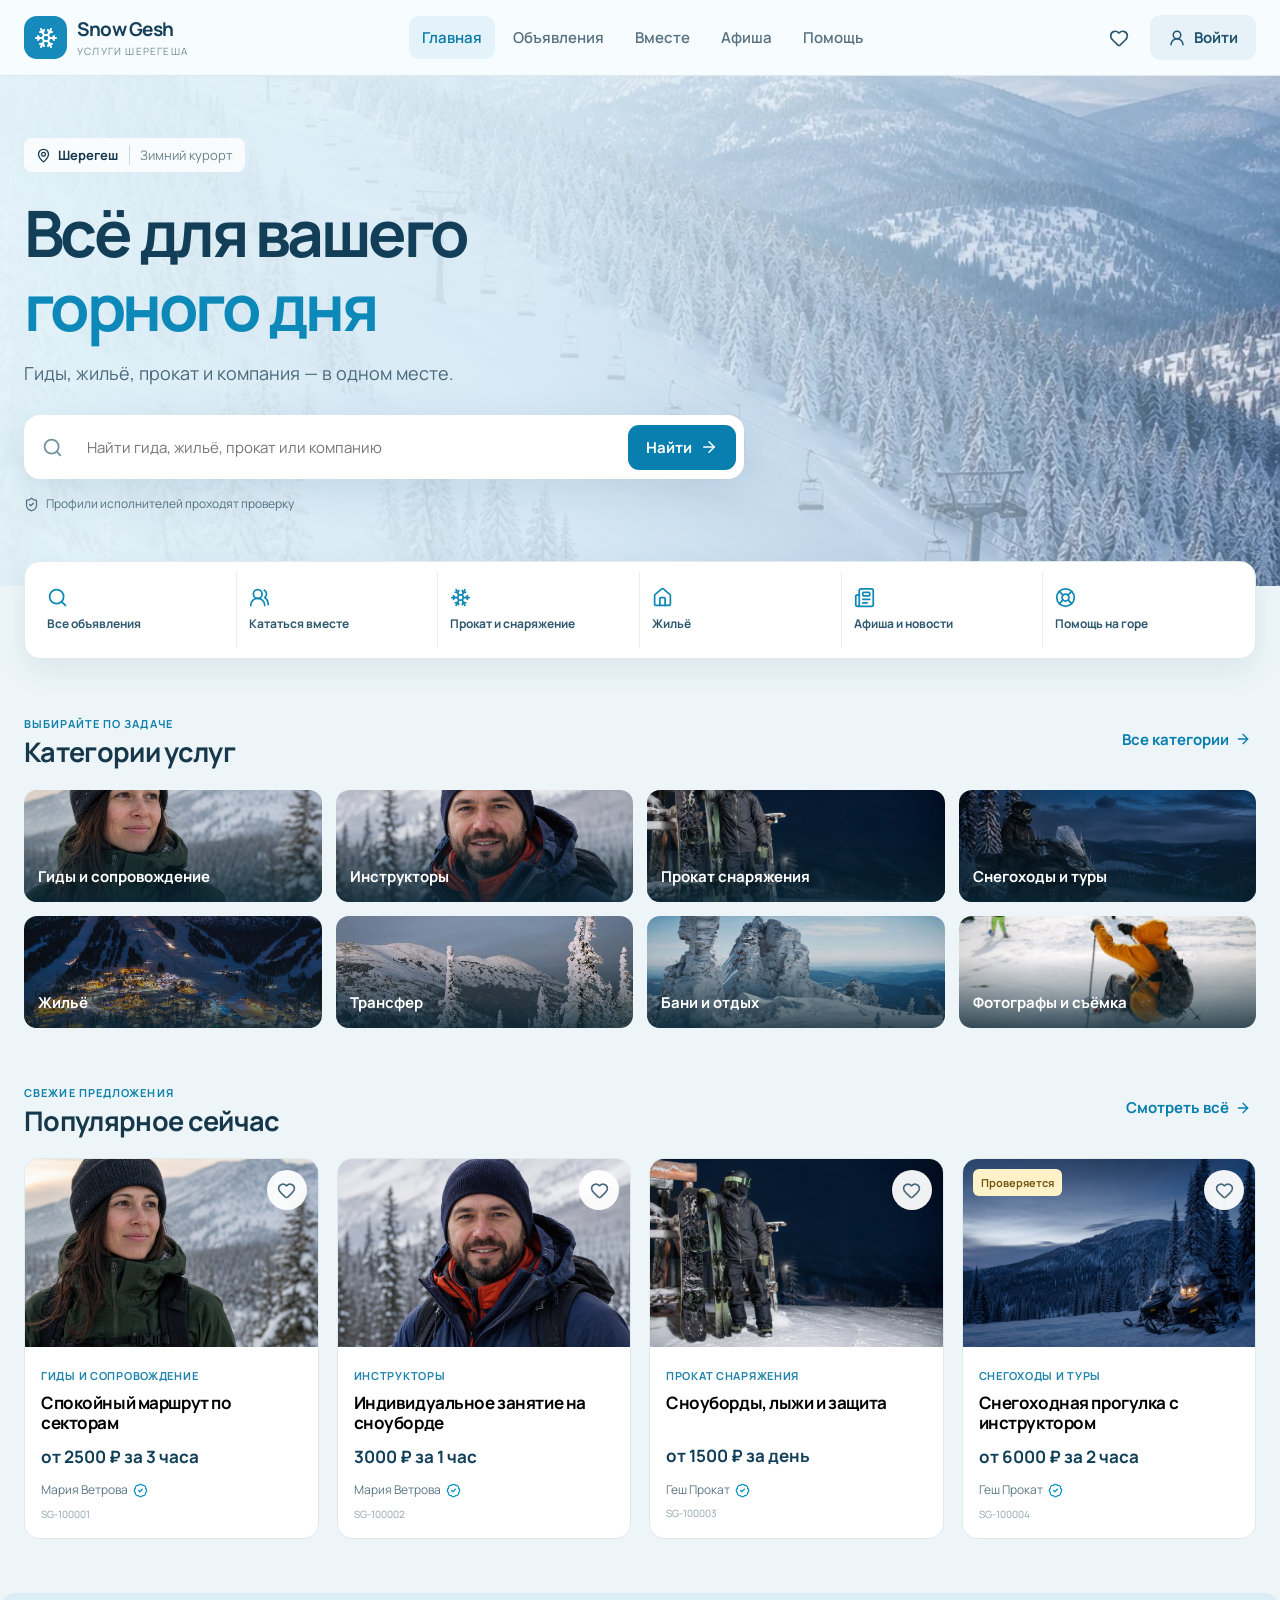
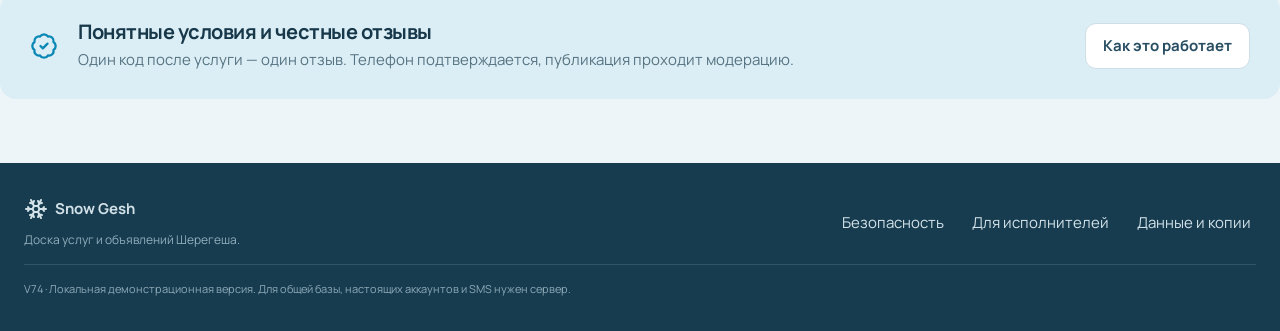
==== commit c0bd3fba: "Publish Snow Gesh V74" ====
--- a/index.html
+++ b/index.html
@@ -3,17 +3,15 @@
   <head>
     <meta charset="UTF-8" />
     <meta name="viewport" content="width=device-width, initial-scale=1.0, viewport-fit=cover" />
-    <meta name="theme-color" content="#f8faf8" />
-    <meta name="description" content="Snow Gesh — сообщество, услуги и атмосфера Шерегеша." />
-    <link rel="manifest" href="./manifest.webmanifest" />
-    <link rel="icon" href="./icon-192.png" />
-    <link rel="apple-touch-icon" href="./icon-192.png" />
-    <link rel="preconnect" href="https://fonts.googleapis.com" />
-    <link rel="preconnect" href="https://fonts.gstatic.com" crossorigin />
-    <link href="https://fonts.googleapis.com/css2?family=Figtree:wght@400;500;600;700;800&family=Plus+Jakarta+Sans:wght@600;700;800&display=swap" rel="stylesheet" />
-    <title>Snow Gesh — живи горой</title>
-    <script type="module" crossorigin src="/assets/index-DVXtHZvS.js"></script>
-    <link rel="stylesheet" crossorigin href="/assets/index-DJDpY0YO.css">
+    <meta name="theme-color" content="#087fae" />
+    <meta name="description" content="Snow Gesh — гиды, жильё, прокат, компания для катания и афиша Шерегеша." />
+    <link rel="icon" href="/favicon.svg" type="image/svg+xml" />
+    <link rel="manifest" href="/manifest.webmanifest" />
+    <link rel="apple-touch-icon" href="/icon-192.png" />
+    <link rel="preload" href="/fonts/manrope-regular.ttf" as="font" type="font/ttf" crossorigin />
+    <title>Snow Gesh — услуги и объявления Шерегеша</title>
+    <script type="module" crossorigin src="/assets/index-CuyoRGyh.js"></script>
+    <link rel="stylesheet" crossorigin href="/assets/index-03br3a-1.css">
   </head>
   <body>
     <div id="root"></div>
--- a/assets/index-03br3a-1.css
+++ b/assets/index-03br3a-1.css
@@ -0,0 +1 @@
+@font-face{font-family:Manrope;src:url(/fonts/manrope-regular.ttf) format("truetype");font-weight:400;font-display:swap}@font-face{font-family:Manrope;src:url(/fonts/manrope-semibold.ttf) format("truetype");font-weight:600;font-display:swap}@font-face{font-family:Manrope;src:url(/fonts/manrope-bold.ttf) format("truetype");font-weight:700 800;font-display:swap}*{box-sizing:border-box}html{scroll-behavior:smooth}body{margin:0;min-width:320px;background:#edf5f8;color:#17384a;font-family:Manrope,-apple-system,BlinkMacSystemFont,Segoe UI,sans-serif;font-size:15px;line-height:1.55}button,input,textarea,select{font:inherit}button,a{-webkit-tap-highlight-color:transparent}button{cursor:pointer}button:disabled{cursor:not-allowed;opacity:.5}a{color:inherit;text-decoration:none}img{display:block;max-width:100%}h1,h2,h3,p{margin-top:0}h1,h2,h3{line-height:1.16;letter-spacing:-.025em}button:focus-visible,a:focus-visible,input:focus-visible,textarea:focus-visible,select:focus-visible{outline:3px solid #56b9e5;outline-offset:3px}.app-shell{min-height:100vh}.skip-link{position:fixed;top:-100px;left:16px;z-index:1000;background:#fff;padding:12px}.skip-link:focus{top:12px}.site-header{height:76px;display:flex;align-items:center;gap:34px;padding:0 max(24px,calc((100vw - 1240px)/2));background:#f8fcfef0;border-bottom:1px solid #dce9ef;position:sticky;top:0;z-index:40;-webkit-backdrop-filter:blur(16px);backdrop-filter:blur(16px)}.brand{display:flex;align-items:center;gap:10px;border:0;background:none;color:#153f58;padding:0;text-align:left;flex-shrink:0}.brand-mark{display:grid;place-items:center;width:43px;height:43px;background:#168abb;color:#fff;border-radius:13px}.brand strong{display:block;font-size:19px;letter-spacing:-.04em}.brand small{display:block;font-size:10px;text-transform:uppercase;letter-spacing:.12em;color:#6d8a99}.desktop-nav{display:flex;gap:5px;margin:auto}.desktop-nav button{border:0;background:none;padding:10px 13px;color:#577181;border-radius:10px;font-weight:600}.desktop-nav button.active{color:#087ba9;background:#e4f3fa}.header-actions{display:flex;align-items:center;gap:9px}.header-favorite{position:relative;border:0;background:none;display:grid;place-items:center;width:44px;height:44px;color:#31566b}.header-favorite span{position:absolute;right:1px;top:1px;background:#087ba9;color:#fff;min-width:17px;height:17px;border-radius:9px;font-size:10px;display:grid;place-items:center}.button{min-height:44px;border-radius:11px;border:1px solid transparent;padding:10px 17px;display:inline-flex;align-items:center;justify-content:center;gap:8px;font-weight:700;transition:background .18s,transform .18s}.button:active{transform:translateY(1px)}.button.primary{background:#087fae;color:#fff}.button.primary:hover{background:#066d96}.button.secondary{background:#fff;border-color:#cfdee6;color:#274d62}.button.danger{background:#d84949;color:#fff}.button.full{width:100%}.account-button{background:#e6f2f7;color:#20536d}.mobile-menu-button{display:none;width:44px;height:44px;border:0;background:none;color:#234f66}.mobile-menu{display:none}.offline-banner{background:#fff0c9;padding:8px;text-align:center;font-size:13px;display:flex;align-items:center;justify-content:center;gap:8px}.hero{min-height:510px;background:linear-gradient(90deg,#e6f5fbf7,#e4f4fbd6 42%,#e5f4f92e),url(/media/sheregesh-static-ice-morning.webp) center 47%/cover no-repeat;display:flex;align-items:center}.hero-inner{width:min(1240px,calc(100% - 48px));margin:auto;padding:58px 0 68px}.weather-pill{display:inline-flex;align-items:center;gap:7px;background:#ffffffd1;padding:7px 12px;border-radius:8px;font-weight:700;font-size:13px}.weather-pill span{font-weight:500;color:#69828f;border-left:1px solid #c7d8df;margin-left:4px;padding-left:10px}.hero h1{font-size:clamp(42px,5vw,68px);margin:24px 0 15px;color:#123e57;letter-spacing:-.055em}.hero h1 em{font-style:normal;color:#0c89b9}.hero-inner>p{font-size:18px;color:#4a697a;margin-bottom:28px}.hero-search{display:flex;align-items:center;gap:12px;background:#fff;padding:8px 8px 8px 18px;border-radius:16px;box-shadow:0 12px 45px #1b516b21;max-width:720px}.hero-search>svg{color:#75909e;flex-shrink:0}.hero-search input{border:0;outline:0;flex:1;min-width:0;height:48px;color:#17384a}.hero-note{display:flex;align-items:center;gap:7px;margin-top:16px;font-size:12px;color:#547180}.quick-section,.home-section,.page-section,.detail-page,.profile-page,.cabinet-page,.admin-page{width:min(1240px,calc(100% - 48px));margin-left:auto;margin-right:auto}.quick-section{margin-top:-25px;position:relative;z-index:2}.quick-grid{display:grid;grid-template-columns:repeat(6,1fr);background:#fff;border:1px solid #e1ebef;border-radius:16px;padding:10px;box-shadow:0 12px 30px #1d485e14}.quick-grid button{border:0;background:#fff;min-height:76px;padding:12px;display:flex;flex-direction:column;align-items:flex-start;justify-content:center;gap:7px;color:#2e586e;border-right:1px solid #e7eef2;position:relative;text-align:left;font-size:12px;font-weight:700}.quick-grid button:last-child{border:0}.quick-grid button>svg:first-child{color:#1189b7}.quick-grid button>svg:last-child{display:none}.quick-grid button:hover{background:#f0f8fb}.home-section{padding:52px 0 0}.section-row{display:flex;align-items:center;justify-content:space-between;gap:20px;margin-bottom:22px}.section-row h2{margin:2px 0 0;font-size:27px}.section-row p{margin:5px 0 0;color:#6a8492}.section-kicker{display:inline-flex;align-items:center;gap:6px;color:#1281aa;text-transform:uppercase;letter-spacing:.1em;font-size:11px;font-weight:800}.text-button{border:0;background:none;color:#087fae;display:inline-flex;align-items:center;gap:6px;font-weight:700;min-height:44px;padding:5px}.category-grid{display:grid;grid-template-columns:repeat(4,1fr);gap:14px}.category-grid button{height:112px;position:relative;overflow:hidden;border:0;border-radius:13px;padding:0;background:#d9e9ef}.category-grid img{width:100%;height:100%;-o-object-fit:cover;object-fit:cover;transition:transform .25s}.category-grid button:after{content:"";position:absolute;inset:35% 0 0;background:linear-gradient(transparent,#092635cc)}.category-grid span{position:absolute;z-index:1;bottom:13px;left:14px;color:#fff;font-weight:700;text-align:left}.category-grid button:hover img{transform:scale(1.035)}.ad-grid{display:grid;grid-template-columns:repeat(4,1fr);gap:18px}.ad-card{background:#fff;border:1px solid #dfe9ee;border-radius:15px;overflow:hidden;position:relative;min-width:0}.ad-image{display:block;border:0;padding:0;width:100%;height:188px;background:#dce8ed;position:relative}.ad-image img{width:100%;height:100%;-o-object-fit:cover;object-fit:cover}.favorite-button{position:absolute;right:11px;top:11px;width:40px;height:40px;border:0;border-radius:50%;background:#fffffff0;color:#49697b;display:grid;place-items:center}.favorite-button.active{color:#0785b5}.ad-card-content{display:block;text-align:left;border:0;background:none;width:100%;padding:16px}.ad-category{font-size:11px;text-transform:uppercase;letter-spacing:.065em;font-weight:800;color:#2184aa}.ad-card h3{font-size:17px;margin:7px 0 11px;min-height:39px}.ad-price{display:block;font-size:17px;color:#123f58;margin-bottom:11px}.ad-provider{display:flex;align-items:center;gap:5px;color:#5b7684;font-size:12px}.ad-provider svg{color:#0c94c3}.ad-card-content>small{display:block;color:#8ca0ab;font-size:10px;margin-top:7px}.checking-label{position:absolute;left:10px;top:10px;background:#fff2c9;color:#755814;font-size:11px;padding:5px 8px;border-radius:6px;font-weight:700}.trust-strip{margin:54px 0 64px;background:#dceef5;border-radius:16px;padding:27px 30px;display:flex;align-items:center;gap:20px}.trust-strip>svg{color:#0a88b5;flex-shrink:0}.trust-strip h2{font-size:20px;margin-bottom:5px}.trust-strip p{margin:0;color:#567382}.trust-strip .button{margin-left:auto;flex-shrink:0}.page-section,.detail-page,.profile-page,.cabinet-page,.admin-page{padding-top:42px;padding-bottom:70px;min-height:65vh}.page-heading{max-width:750px;margin-bottom:28px}.page-heading h1{font-size:38px;margin:8px 0 10px}.page-heading p{color:#617d8b;font-size:16px;margin:0}.catalog-tools{display:grid;grid-template-columns:1fr 235px 190px;gap:10px;background:#fff;padding:12px;border:1px solid #dce8ed;border-radius:14px}.search-field{display:flex;align-items:center;gap:10px;background:#fff;border:1px solid #ccdde5;border-radius:10px;padding:0 13px;min-height:46px}.search-field svg{color:#73909e;flex-shrink:0}.search-field input{border:0;outline:0;min-width:0;width:100%;height:44px}input,textarea,select{border:1px solid #cbdde5;border-radius:9px;background:#fff;color:#17384a;padding:11px 12px;min-height:44px;width:100%}textarea{resize:vertical}select{cursor:pointer}.results-line{display:flex;justify-content:space-between;align-items:center;padding:20px 0;color:#6b8390;font-size:13px}.results-line button{display:flex;align-items:center;gap:4px;background:none;border:0;color:#087fae}.split-heading{display:flex;align-items:center;justify-content:space-between;gap:25px}.split-heading .button{flex-shrink:0}.companion-list{display:grid;grid-template-columns:repeat(2,1fr);gap:18px}.companion-card{background:#fff;border:1px solid #dce8ed;border-radius:15px;padding:24px}.companion-top{display:flex;justify-content:space-between;align-items:center}.ad-number{font-size:11px;color:#7f96a1;letter-spacing:.05em}.companion-card h2{font-size:21px;margin:12px 0 9px}.companion-card>p{color:#5d7886}.companion-meta{display:grid;grid-template-columns:1fr 1fr;gap:9px;margin:18px 0;color:#466878;font-size:13px}.companion-meta span{display:flex;align-items:center;gap:7px}.contact-area{padding-top:15px;border-top:1px solid #e2ebef}.contact-buttons{display:flex;flex-wrap:wrap;gap:8px}.contact-copy{display:flex;flex-wrap:wrap;gap:8px;margin-top:10px}.contact-copy button{border:0;background:none;color:#587685;display:flex;gap:5px;align-items:center;padding:4px 0;font-size:12px}.news-grid{display:grid;grid-template-columns:1fr 1fr;gap:22px}.news-card{background:#fff;border:1px solid #dce8ed;border-radius:15px;overflow:hidden}.news-card>img{width:100%;height:250px;-o-object-fit:cover;object-fit:cover}.news-card>div{padding:23px}.news-card h2{margin:11px 0;font-size:23px}.news-card p{color:#587483}.news-card small{display:flex;align-items:center;gap:6px;flex-wrap:wrap;color:#738b97}.badge{display:inline-block;background:#e1f1f8;color:#11799f;font-size:11px;font-weight:800;padding:4px 8px;border-radius:5px}.empty-state{text-align:center;padding:55px 20px;color:#6b8490;background:#ffffff80;border-radius:16px}.empty-state>svg{width:38px;height:38px;color:#67a9c4}.empty-state h2{color:#264e63;margin:15px 0 8px}.empty-state .button{margin-top:12px}.back-button{display:inline-flex;align-items:center;gap:7px;background:none;border:0;color:#4e7183;min-height:44px;padding:0;margin-bottom:18px}.detail-layout{display:grid;grid-template-columns:minmax(0,1.15fr) minmax(350px,.85fr);gap:34px}.detail-main-image{height:500px;border-radius:18px;overflow:hidden;position:relative;background:#dce9ef}.detail-main-image>img{width:100%;height:100%;-o-object-fit:cover;object-fit:cover}.gallery-arrow{position:absolute;top:50%;width:44px;height:44px;border-radius:50%;border:0;background:#ffffffe6;display:grid;place-items:center;color:#234d63}.gallery-arrow.left{left:14px}.gallery-arrow.right{right:14px}.thumbnails{display:flex;gap:8px;margin-top:10px;overflow:auto}.thumbnails button{width:75px;height:60px;flex-shrink:0;padding:0;border:2px solid transparent;border-radius:8px;overflow:hidden;background:none}.thumbnails button.active{border-color:#118bb8}.thumbnails img{width:100%;height:100%;-o-object-fit:cover;object-fit:cover}.detail-info{background:#fff;border:1px solid #dce8ed;border-radius:18px;padding:28px;align-self:start}.detail-info h1{font-size:31px;margin:8px 0 14px}.detail-price{display:block;font-size:24px;margin-bottom:20px}.detail-description{color:#506f7f;white-space:pre-line}.detail-meta{display:flex;flex-direction:column;gap:6px;font-size:12px;color:#77909d;margin:18px 0}.detail-meta span{display:flex;align-items:center;gap:6px}.detail-provider{border:0;border-top:1px solid #e0eaef;border-bottom:1px solid #e0eaef;background:none;width:100%;padding:15px 0;display:flex;align-items:center;gap:12px;text-align:left}.detail-provider img{width:46px;height:46px;border-radius:50%;-o-object-fit:cover;object-fit:cover}.detail-provider span{flex:1}.detail-provider strong,.detail-provider small{display:block}.detail-provider small{color:#728996;font-size:11px}.detail-provider>svg{color:#0b8eb9}.rating-line{display:flex;align-items:center;gap:8px;margin:12px 0}.rating-line>span:last-child{font-size:12px;color:#708995}.stars{display:inline-flex;color:#e6a92c;gap:1px;align-items:center}.stars-input{gap:4px}.stars-input button{border:0;background:none;color:inherit;padding:3px;min-width:38px;min-height:38px}.detail-secondary{display:flex;flex-wrap:wrap;gap:7px;margin:12px 0}.detail-secondary .button{font-size:12px;padding:8px 11px}.safety-note{display:flex;align-items:flex-start;gap:8px;color:#68808c;font-size:12px;margin:15px 0 0}.safety-note svg{flex-shrink:0;margin-top:2px}.public-profile-head{background:#fff;border:1px solid #dce8ed;border-radius:17px;padding:26px;display:flex;gap:22px;align-items:center}.public-profile-head>img{width:110px;height:110px;border-radius:50%;-o-object-fit:cover;object-fit:cover}.public-profile-head>div{flex:1}.public-profile-head h1{margin:8px 0;font-size:33px}.public-profile-head p{color:#5f7c8b;margin-bottom:4px}.profile-page>.contact-area{background:#fff;padding:18px 24px;margin:12px 0 35px;border-radius:13px}.profile-reviews{margin-bottom:35px}.review{background:#fff;border-bottom:1px solid #dfe9ee;padding:18px 0}.review>div{display:flex;align-items:center;gap:10px;flex-wrap:wrap}.review small{display:flex;align-items:center;gap:4px;color:#67818e}.review p{margin:10px 0 0}.review blockquote{margin:12px 0 0;background:#edf6f9;padding:12px;border-radius:8px;color:#506e7d}.status{display:inline-flex;align-items:center;border-radius:5px;padding:4px 7px;font-size:10px;font-weight:800;background:#e6eef2;color:#55717f}.status.approved{background:#dff3e9;color:#21734d}.status.pending,.status.changes{background:#fff0c8;color:#806014}.status.blocked,.status.rejected{background:#fde4e4;color:#a23b3b}.help-grid{display:grid;grid-template-columns:1fr 1fr;gap:16px}.help-grid article{background:#fff;border:1px solid #dce8ed;border-radius:14px;padding:24px}.help-grid article>svg{color:#0b88b5}.help-grid h2{font-size:19px;margin:13px 0 8px}.help-grid p{color:#5c7785;margin:0}.emergency-card{background:#173f54;color:#fff;border-radius:15px;padding:24px 28px;display:flex;align-items:center;justify-content:space-between;margin-bottom:22px}.emergency-card span,.emergency-card strong{display:block}.emergency-card strong{font-size:34px}.emergency-card p{margin:5px 0 0;color:#c4d8e1}.help-links{display:flex;gap:10px;margin-top:22px}.account-guest{max-width:960px}.account-actions{background:#fff;border:1px solid #dce8ed;border-radius:16px;padding:28px;text-align:center}.account-actions .button{margin:auto}.account-actions p{margin:10px 0 0;color:#728b97;font-size:12px}.account-benefits{display:grid;grid-template-columns:repeat(3,1fr);gap:15px;margin:18px 0}.account-benefits>span{background:#e2f0f5;padding:22px;border-radius:13px;color:#5f7a88}.account-benefits svg{display:block;color:#1186b0;margin-bottom:12px}.account-benefits strong{display:block;color:#20485d;margin-bottom:5px}.account-secondary{display:flex;gap:10px}.account-secondary button{border:0;background:none;display:flex;gap:7px;align-items:center;color:#527586;min-height:44px}.modal-backdrop{position:fixed;inset:0;background:#0b23309e;z-index:100;display:flex;align-items:center;justify-content:center;padding:25px}.modal{background:#f7fbfd;width:min(540px,100%);max-height:90vh;border-radius:17px;overflow:hidden;box-shadow:0 24px 80px #0003;display:flex;flex-direction:column}.modal-wide{width:min(960px,100%)}.modal>header{display:flex;align-items:center;justify-content:space-between;padding:18px 22px;border-bottom:1px solid #dbe8ed;background:#fff}.modal>header h2{margin:0;font-size:20px}.icon-button{width:44px;height:44px;border:0;background:none;display:grid;place-items:center;color:#4c6c7d}.modal-content{padding:24px;overflow:auto}.form-grid{display:grid;gap:15px}.form-grid label{display:grid;gap:6px;font-weight:700;font-size:12px;color:#365a6c}.form-grid label small{font-weight:400;color:#738b97}.form-two{display:grid;grid-template-columns:1fr 1fr;gap:12px}.form-error{background:#fde8e8;color:#a03737;padding:10px 12px;border-radius:8px;margin:0}.local-notice{background:#eaf4f8;border:1px solid #d3e6ee;border-radius:9px;padding:12px 14px;color:#557281;font-size:12px;display:flex;gap:7px;align-items:flex-start}.local-notice svg{flex-shrink:0}.success-message{color:#23724e;background:#e0f3e9;padding:10px;border-radius:8px;display:flex;gap:7px;align-items:center}.segmented{display:grid;grid-template-columns:1fr 1fr;background:#e5eff3;padding:4px;border-radius:10px;margin-bottom:15px}.segmented button{border:0;background:none;min-height:40px;border-radius:8px;color:#5e7987;font-weight:700}.segmented button.active{background:#fff;color:#0b7fa9;box-shadow:0 2px 7px #143d5014}.auth-layout{display:grid;grid-template-columns:.8fr 1.2fr;gap:30px}.auth-intro h1{font-size:29px;margin:12px 0}.auth-intro p{color:#5f7c8b}.auth-steps{display:flex;flex-wrap:wrap;align-items:center;gap:8px;font-size:11px;color:#587684}.auth-steps span{display:flex;align-items:center;gap:5px}.auth-steps b{display:grid;place-items:center;width:23px;height:23px;background:#dff0f7;border-radius:50%;color:#087ea8}.input-icon{position:relative}.input-icon svg{position:absolute;left:12px;top:13px;color:#79929e}.input-icon input{padding-left:39px}.inline-field{display:flex;gap:7px}.inline-field .button{flex-shrink:0}.contact-fields{border:1px solid #d9e7ed;border-radius:11px;padding:15px;display:grid;gap:12px}.contact-fields legend{font-weight:800;padding:0 6px}.contact-fields>small{color:#698490}.settings-content{display:grid;gap:12px}.toast{position:fixed;bottom:25px;left:50%;transform:translate(-50%);z-index:200;background:#173f54;color:#fff;padding:13px 18px;border-radius:11px;box-shadow:0 8px 35px #0003;display:flex;align-items:center;gap:9px;max-width:calc(100% - 30px);font-size:13px}.cabinet-head{display:flex;align-items:center;gap:22px;background:#fff;padding:25px;border:1px solid #dce8ed;border-radius:16px}.cabinet-head>img{width:92px;height:92px;-o-object-fit:cover;object-fit:cover;border-radius:50%}.cabinet-head>div{flex:1}.cabinet-head h1{margin:7px 0;font-size:30px}.cabinet-head p{color:#607c8a;margin-bottom:6px}.cabinet-rating{display:flex;align-items:center;gap:7px}.cabinet-rating>span:last-child{font-size:12px;color:#6b8390}.cabinet-tabs,.admin-tabs{display:flex;gap:6px;margin:20px 0;overflow:auto;padding-bottom:3px}.cabinet-tabs button,.admin-tabs button{border:1px solid #d7e5eb;background:#fff;min-height:44px;padding:9px 14px;border-radius:9px;display:flex;align-items:center;gap:7px;white-space:nowrap;color:#557483}.cabinet-tabs button.active,.admin-tabs button.active{background:#0c83ae;color:#fff;border-color:#0c83ae}.cabinet-ads{display:grid;gap:12px}.cabinet-ads>article{display:grid;grid-template-columns:130px 1fr;background:#fff;border:1px solid #dce8ed;border-radius:13px;overflow:hidden}.cabinet-ads>article>img{width:130px;height:100%;-o-object-fit:cover;object-fit:cover}.cabinet-ad-body{padding:16px}.cabinet-ad-body h3{margin:8px 0;font-size:18px}.cabinet-ad-body>strong{display:block}.cabinet-ad-body small{display:flex;align-items:center;gap:5px;color:#718995;margin:7px 0}.cabinet-ad-actions{display:flex;flex-wrap:wrap;gap:5px}.cabinet-ad-actions button{border:0;background:#e9f3f7;color:#365e72;padding:7px 9px;border-radius:7px;display:flex;align-items:center;gap:4px;font-size:11px;min-height:34px}.code-list{display:flex;flex-wrap:wrap;gap:10px;margin-bottom:30px}.code-list>span{background:#fff;border:1px solid #d8e7ed;border-radius:9px;padding:10px 15px;display:flex;flex-direction:column}.code-list>span.used{opacity:.55}.code-list strong{letter-spacing:.14em}.code-list small{font-size:10px;color:#6c8490}.reply-form{display:flex;gap:7px;margin-top:12px}.reply-form .button{flex-shrink:0}.profile-editor{background:#fff;padding:24px;border-radius:14px;max-width:700px}.profile-editor dl>div{display:flex;justify-content:space-between;padding:11px 0;border-bottom:1px solid #e3edf1;gap:15px}.profile-editor dt{color:#728a96}.profile-editor dd{margin:0;text-align:right;overflow-wrap:anywhere}.logout-button{margin-top:20px}.admin-role{display:flex;align-items:center;gap:10px;margin-top:16px;font-size:12px;font-weight:700}.admin-role select{width:auto;min-width:170px}.admin-stats{display:grid;grid-template-columns:repeat(3,1fr);gap:12px}.admin-stats>span{background:#fff;padding:17px;border-radius:11px;display:flex;align-items:center;gap:9px;color:#5c7886}.admin-stats b{font-size:24px;color:#173f54}.admin-list{display:grid;gap:12px}.admin-list>article{background:#fff;border:1px solid #dce8ed;border-radius:12px;padding:19px;display:flex;align-items:center;justify-content:space-between;gap:20px}.admin-list h3{margin:8px 0;font-size:18px}.admin-list p{margin:5px 0;color:#5a7785}.admin-list small{color:#748b97}.admin-actions{display:flex;gap:7px;flex-wrap:wrap;justify-content:flex-end}.admin-reason{background:#fff0d0;padding:8px;border-radius:6px}.admin-news-form{background:#fff;padding:20px;border-radius:12px;margin-bottom:18px}.history-list{display:grid;gap:8px}.history-list article{background:#fff;padding:14px 17px;border-radius:10px;display:flex;gap:12px}.history-list p{margin:4px 0;color:#607c89}.history-list small{color:#7a909b}.qr-view{text-align:center}.qr-view img{margin:10px auto 18px;max-width:280px;width:100%;border:1px solid #d5e5ec;border-radius:12px}.qr-view p{color:#627e8c}.qr-view .button{margin:4px}footer{background:#173c50;color:#d3e2e8;padding:34px max(24px,calc((100vw - 1240px)/2));display:grid;grid-template-columns:1fr auto;gap:15px}.footer-brand{display:grid;grid-template-columns:auto 1fr;align-items:center;gap:7px}.footer-brand p{grid-column:1/-1;margin:3px 0 0;color:#91aebb;font-size:12px}footer>div:nth-child(2){display:flex;gap:18px}footer button{border:0;background:none;color:#d3e2e8;padding:5px}footer>p{grid-column:1/-1;border-top:1px solid #315467;padding-top:15px;margin:0;color:#8eaab7;font-size:11px}.bottom-nav{display:none}@media(max-width:1024px){.site-header{padding:0 24px;gap:20px}.desktop-nav button{padding:9px}.ad-grid,.quick-grid{grid-template-columns:repeat(3,1fr)}.quick-grid button{border-bottom:1px solid #e7eef2}.category-grid{grid-template-columns:repeat(4,1fr)}.detail-main-image{height:420px}.detail-layout{gap:20px}.detail-info{padding:22px}.hero-inner{padding-left:10px}.desktop-nav{gap:0}.account-button span{display:none}}@media(max-width:768px){body{font-size:14px;padding-bottom:67px}.site-header{height:64px;padding:0 16px;justify-content:space-between}.brand-mark{width:38px;height:38px}.brand strong{font-size:17px}.brand small{font-size:9px}.desktop-nav,.account-button{display:none}.header-actions{gap:2px}.mobile-menu-button{display:grid;place-items:center}.mobile-menu{display:grid;position:fixed;top:64px;left:0;right:0;background:#fff;z-index:39;padding:10px 16px 16px;box-shadow:0 10px 25px #16394b26}.mobile-menu button{display:flex;align-items:center;gap:10px;border:0;border-bottom:1px solid #e5edf1;background:none;min-height:48px;text-align:left;color:#345c70}.mobile-menu button svg:last-child{margin-left:auto}.hero{min-height:490px;background-position:62% center}.hero-inner{width:calc(100% - 32px);padding:42px 0 55px}.hero h1{font-size:42px}.hero-inner>p{font-size:15px;max-width:340px}.hero-search{padding:7px 7px 7px 13px;gap:8px}.hero-search .button{padding:10px 13px}.hero-search .button svg{display:none}.hero-search input{font-size:13px}.quick-section,.home-section,.page-section,.detail-page,.profile-page,.cabinet-page,.admin-page{width:calc(100% - 30px)}.quick-grid{grid-template-columns:1fr 1fr;padding:6px}.quick-grid button{min-height:65px;border:0!important}.quick-grid button>svg:last-child{display:block;position:absolute;right:10px}.home-section{padding-top:38px}.category-grid{grid-template-columns:1fr 1fr;gap:10px}.category-grid button{height:102px}.ad-grid{grid-template-columns:1fr 1fr;gap:11px}.ad-image{height:150px}.ad-card-content{padding:13px}.ad-card h3,.ad-price{font-size:15px}.section-row h2{font-size:23px}.section-row .text-button{font-size:12px}.trust-strip{margin:40px 0;padding:22px;align-items:flex-start;flex-wrap:wrap}.trust-strip .button{margin-left:0}.page-section,.detail-page,.profile-page,.cabinet-page,.admin-page{padding-top:27px;padding-bottom:40px}.page-heading h1{font-size:31px}.catalog-tools{grid-template-columns:1fr 1fr}.catalog-tools .search-field{grid-column:1/-1}.split-heading{display:block}.split-heading .button{margin-bottom:20px}.companion-list,.news-grid,.help-grid,.detail-layout{grid-template-columns:1fr}.detail-main-image{height:390px}.detail-info h1{font-size:27px}.public-profile-head{align-items:flex-start;flex-wrap:wrap;padding:20px}.public-profile-head>img{width:75px;height:75px}.public-profile-head h1{font-size:26px}.public-profile-head>.button{width:100%}.emergency-card{padding:20px}.account-benefits{grid-template-columns:1fr}.account-secondary{flex-direction:column}.modal-backdrop{padding:0;align-items:flex-end}.modal,.modal-wide{width:100%;max-height:94vh;border-radius:18px 18px 0 0}.modal-content{padding:19px}.auth-layout{grid-template-columns:1fr}.auth-intro{display:none}.cabinet-head{align-items:flex-start;flex-wrap:wrap;padding:19px}.cabinet-head>img{width:65px;height:65px}.cabinet-head h1{font-size:24px}.cabinet-head>.button{width:100%}.cabinet-ads>article{grid-template-columns:95px 1fr}.cabinet-ads>article>img{width:95px}.admin-list>article{display:block}.admin-actions{justify-content:flex-start;margin-top:12px}.admin-stats>span{padding:12px;flex-wrap:wrap;font-size:11px}.admin-stats b{font-size:20px}.bottom-nav{position:fixed;display:grid;grid-template-columns:repeat(5,1fr);left:0;right:0;bottom:0;z-index:50;background:#fcfefff7;border-top:1px solid #d7e5eb;padding:5px 4px max(5px,env(safe-area-inset-bottom));-webkit-backdrop-filter:blur(12px);backdrop-filter:blur(12px)}.bottom-nav button{border:0;background:none;color:#6b8491;min-height:52px;display:flex;flex-direction:column;align-items:center;justify-content:center;gap:2px;font-size:9px}.bottom-nav button.active{color:#087fae}.toast{bottom:77px;width:-moz-max-content;width:max-content}footer{padding:28px 20px;grid-template-columns:1fr}footer>div:nth-child(2){flex-wrap:wrap;gap:8px}footer>p{grid-column:1}}@media(max-width:420px){.hero h1{font-size:37px}.weather-pill span{display:none}.hero-search .button{font-size:0;min-width:46px}.hero-search .button svg{display:block}.ad-grid{grid-template-columns:1fr}.ad-image{height:210px}.ad-card h3{min-height:0}.companion-meta,.form-two{grid-template-columns:1fr}.detail-main-image{height:310px}.detail-info{padding:18px}.contact-buttons{display:grid}.contact-buttons .button{width:100%}.cabinet-ads>article{grid-template-columns:1fr}.cabinet-ads>article>img{width:100%;height:160px}.inline-field{flex-wrap:wrap}.inline-field input{flex:1;min-width:150px}.public-profile-head>div{min-width:180px}.emergency-card{display:block}.emergency-card .button{margin-top:15px}.reply-form{display:grid}}@media(prefers-reduced-motion:reduce){*{scroll-behavior:auto!important;transition:none!important}}
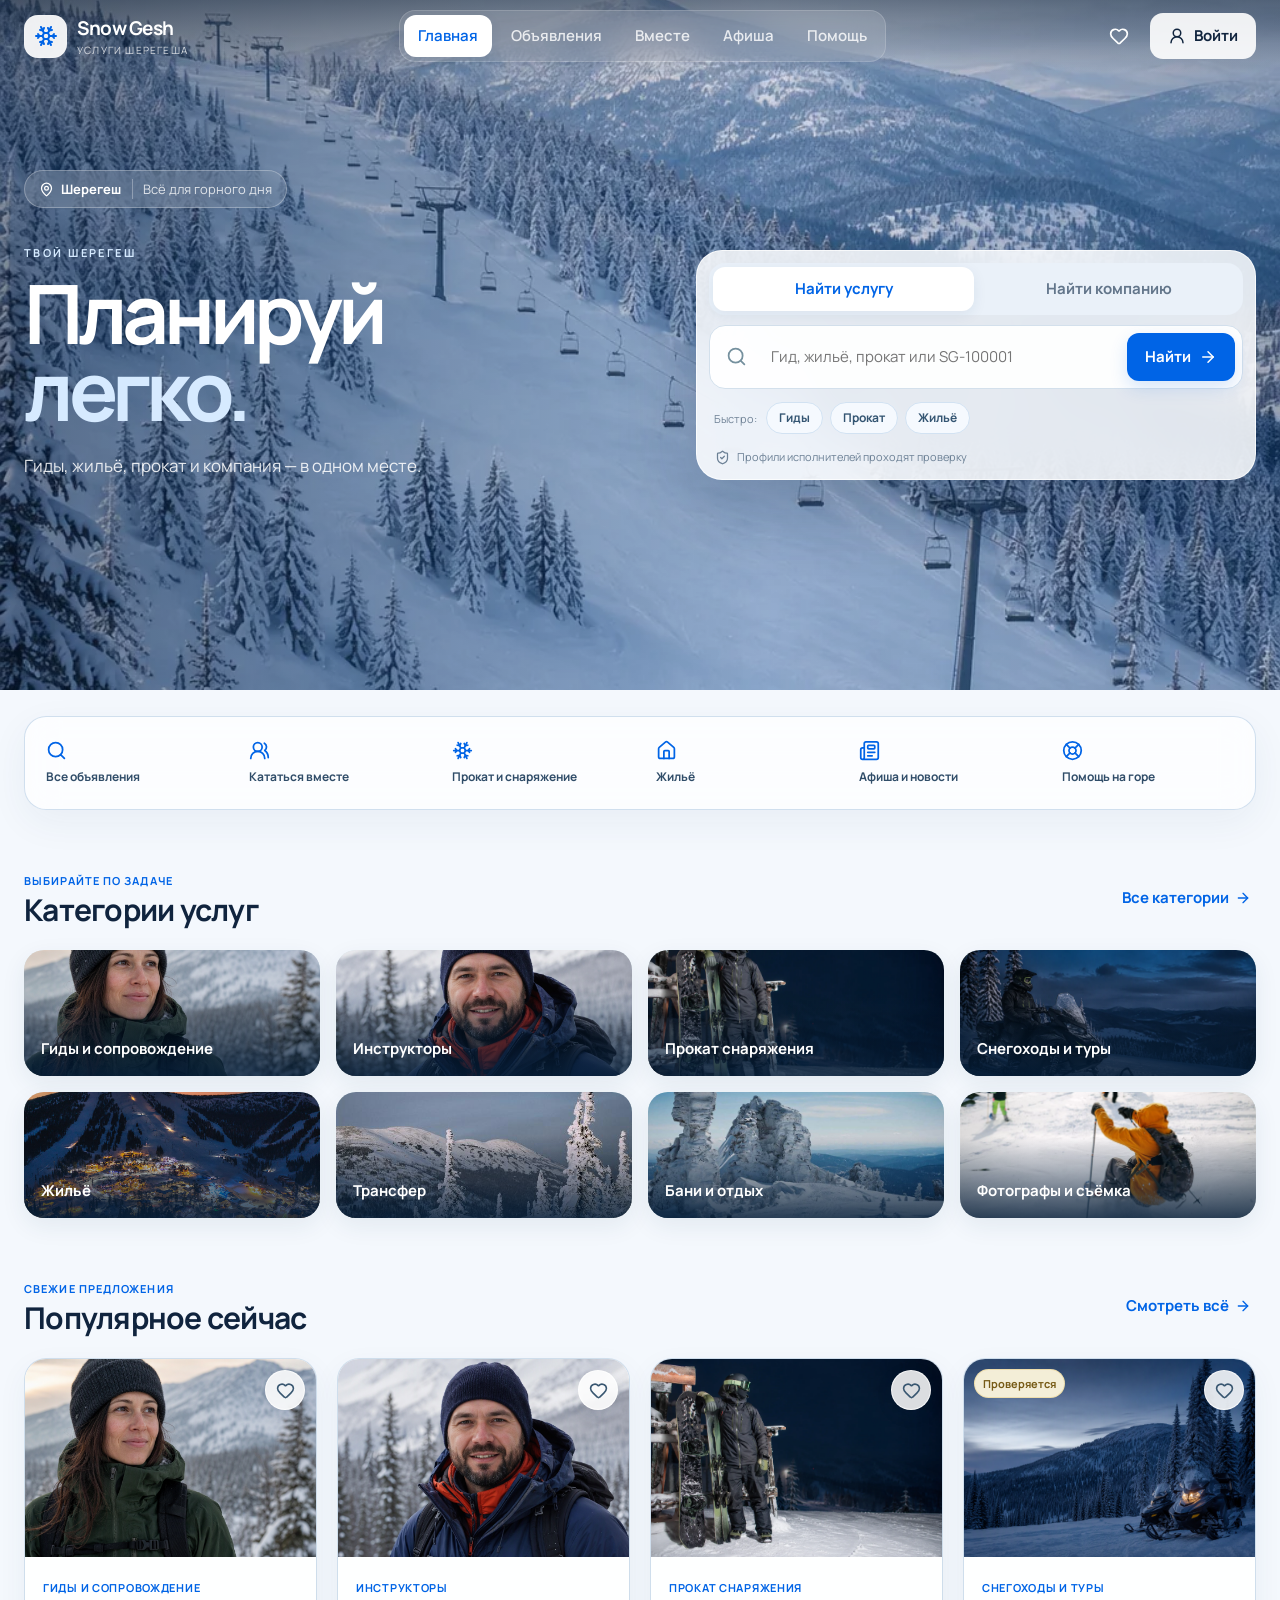
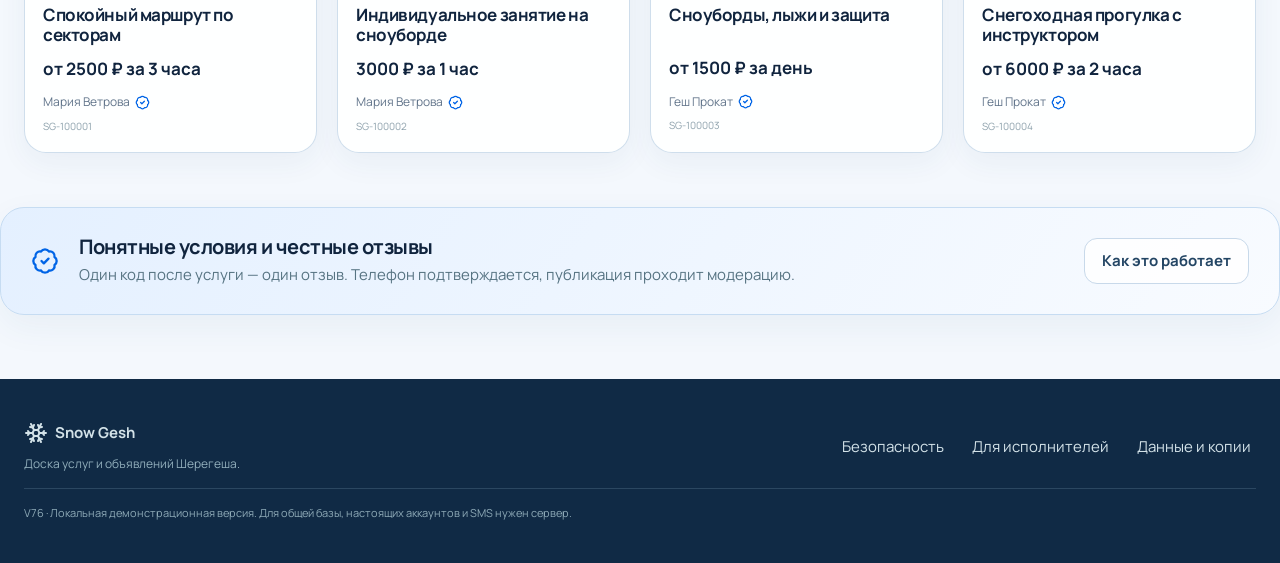
==== commit f2906f83: "Publish Snow Gesh V76" ====
--- a/index.html
+++ b/index.html
@@ -3,15 +3,15 @@
   <head>
     <meta charset="UTF-8" />
     <meta name="viewport" content="width=device-width, initial-scale=1.0, viewport-fit=cover" />
-    <meta name="theme-color" content="#087fae" />
+    <meta name="theme-color" content="#f4f8fd" />
     <meta name="description" content="Snow Gesh — гиды, жильё, прокат, компания для катания и афиша Шерегеша." />
     <link rel="icon" href="/favicon.svg" type="image/svg+xml" />
     <link rel="manifest" href="/manifest.webmanifest" />
     <link rel="apple-touch-icon" href="/icon-192.png" />
     <link rel="preload" href="/fonts/manrope-regular.ttf" as="font" type="font/ttf" crossorigin />
     <title>Snow Gesh — услуги и объявления Шерегеша</title>
-    <script type="module" crossorigin src="/assets/index-CuyoRGyh.js"></script>
-    <link rel="stylesheet" crossorigin href="/assets/index-03br3a-1.css">
+    <script type="module" crossorigin src="/assets/index-jtuOuCvL.js"></script>
+    <link rel="stylesheet" crossorigin href="/assets/index-OITqTu2x.css">
   </head>
   <body>
     <div id="root"></div>
--- a/assets/index-OITqTu2x.css
+++ b/assets/index-OITqTu2x.css
@@ -0,0 +1 @@
+@font-face{font-family:Manrope;src:url(/fonts/manrope-regular.ttf) format("truetype");font-weight:400;font-display:swap}@font-face{font-family:Manrope;src:url(/fonts/manrope-semibold.ttf) format("truetype");font-weight:600;font-display:swap}@font-face{font-family:Manrope;src:url(/fonts/manrope-bold.ttf) format("truetype");font-weight:700 800;font-display:swap}*{box-sizing:border-box}html{scroll-behavior:smooth}body{margin:0;min-width:320px;background:#edf5f8;color:#17384a;font-family:Manrope,-apple-system,BlinkMacSystemFont,Segoe UI,sans-serif;font-size:15px;line-height:1.55}button,input,textarea,select{font:inherit}button,a{-webkit-tap-highlight-color:transparent}button{cursor:pointer}button:disabled{cursor:not-allowed;opacity:.5}a{color:inherit;text-decoration:none}img{display:block;max-width:100%}h1,h2,h3,p{margin-top:0}h1,h2,h3{line-height:1.16;letter-spacing:-.025em}button:focus-visible,a:focus-visible,input:focus-visible,textarea:focus-visible,select:focus-visible{outline:3px solid #56b9e5;outline-offset:3px}.app-shell{min-height:100vh}.skip-link{position:fixed;top:-100px;left:16px;z-index:1000;background:#fff;padding:12px}.skip-link:focus{top:12px}.site-header{height:76px;display:flex;align-items:center;gap:34px;padding:0 max(24px,calc((100vw - 1240px)/2));background:#f8fcfef0;border-bottom:1px solid #dce9ef;position:sticky;top:0;z-index:40;-webkit-backdrop-filter:blur(16px);backdrop-filter:blur(16px)}.brand{display:flex;align-items:center;gap:10px;border:0;background:none;color:#153f58;padding:0;text-align:left;flex-shrink:0}.brand-mark{display:grid;place-items:center;width:43px;height:43px;background:#168abb;color:#fff;border-radius:13px}.brand strong{display:block;font-size:19px;letter-spacing:-.04em}.brand small{display:block;font-size:10px;text-transform:uppercase;letter-spacing:.12em;color:#6d8a99}.desktop-nav{display:flex;gap:5px;margin:auto}.desktop-nav button{border:0;background:none;padding:10px 13px;color:#577181;border-radius:10px;font-weight:600}.desktop-nav button.active{color:#087ba9;background:#e4f3fa}.header-actions{display:flex;align-items:center;gap:9px}.header-favorite{position:relative;border:0;background:none;display:grid;place-items:center;width:44px;height:44px;color:#31566b}.header-favorite span{position:absolute;right:1px;top:1px;background:#087ba9;color:#fff;min-width:17px;height:17px;border-radius:9px;font-size:10px;display:grid;place-items:center}.button{min-height:44px;border-radius:11px;border:1px solid transparent;padding:10px 17px;display:inline-flex;align-items:center;justify-content:center;gap:8px;font-weight:700;transition:background .18s,transform .18s}.button:active{transform:translateY(1px)}.button.primary{background:#087fae;color:#fff}.button.primary:hover{background:#066d96}.button.secondary{background:#fff;border-color:#cfdee6;color:#274d62}.button.danger{background:#d84949;color:#fff}.button.full{width:100%}.account-button{background:#e6f2f7;color:#20536d}.mobile-menu-button{display:none;width:44px;height:44px;border:0;background:none;color:#234f66}.mobile-menu{display:none}.offline-banner{background:#fff0c9;padding:8px;text-align:center;font-size:13px;display:flex;align-items:center;justify-content:center;gap:8px}.hero{min-height:510px;background:linear-gradient(90deg,#e6f5fbf7,#e4f4fbd6 42%,#e5f4f92e),url(/media/sheregesh-static-ice-morning.webp) center 47% / cover no-repeat;display:flex;align-items:center}.hero-inner{width:min(1240px,calc(100% - 48px));margin:auto;padding:58px 0 68px}.weather-pill{display:inline-flex;align-items:center;gap:7px;background:#ffffffd1;padding:7px 12px;border-radius:8px;font-weight:700;font-size:13px}.weather-pill span{font-weight:500;color:#69828f;border-left:1px solid #c7d8df;margin-left:4px;padding-left:10px}.hero h1{font-size:clamp(42px,5vw,68px);margin:24px 0 15px;color:#123e57;letter-spacing:-.055em}.hero h1 em{font-style:normal;color:#0c89b9}.hero-inner>p{font-size:18px;color:#4a697a;margin-bottom:28px}.hero-search{display:flex;align-items:center;gap:12px;background:#fff;padding:8px 8px 8px 18px;border-radius:16px;box-shadow:0 12px 45px #1b516b21;max-width:720px}.hero-search>svg{color:#75909e;flex-shrink:0}.hero-search input{border:0;outline:0;flex:1;min-width:0;height:48px;color:#17384a}.hero-note{display:flex;align-items:center;gap:7px;margin-top:16px;font-size:12px;color:#547180}.quick-section,.home-section,.page-section,.detail-page,.profile-page,.cabinet-page,.admin-page{width:min(1240px,calc(100% - 48px));margin-left:auto;margin-right:auto}.quick-section{margin-top:-25px;position:relative;z-index:2}.quick-grid{display:grid;grid-template-columns:repeat(6,1fr);background:#fff;border:1px solid #e1ebef;border-radius:16px;padding:10px;box-shadow:0 12px 30px #1d485e14}.quick-grid button{border:0;background:#fff;min-height:76px;padding:12px;display:flex;flex-direction:column;align-items:flex-start;justify-content:center;gap:7px;color:#2e586e;border-right:1px solid #e7eef2;position:relative;text-align:left;font-size:12px;font-weight:700}.quick-grid button:last-child{border:0}.quick-grid button>svg:first-child{color:#1189b7}.quick-grid button>svg:last-child{display:none}.quick-grid button:hover{background:#f0f8fb}.home-section{padding:52px 0 0}.section-row{display:flex;align-items:center;justify-content:space-between;gap:20px;margin-bottom:22px}.section-row h2{margin:2px 0 0;font-size:27px}.section-row p{margin:5px 0 0;color:#6a8492}.section-kicker{display:inline-flex;align-items:center;gap:6px;color:#1281aa;text-transform:uppercase;letter-spacing:.1em;font-size:11px;font-weight:800}.text-button{border:0;background:none;color:#087fae;display:inline-flex;align-items:center;gap:6px;font-weight:700;min-height:44px;padding:5px}.category-grid{display:grid;grid-template-columns:repeat(4,1fr);gap:14px}.category-grid button{height:112px;position:relative;overflow:hidden;border:0;border-radius:13px;padding:0;background:#d9e9ef}.category-grid img{width:100%;height:100%;-o-object-fit:cover;object-fit:cover;transition:transform .25s}.category-grid button:after{content:"";position:absolute;inset:35% 0 0;background:linear-gradient(transparent,#092635cc)}.category-grid span{position:absolute;z-index:1;bottom:13px;left:14px;color:#fff;font-weight:700;text-align:left}.category-grid button:hover img{transform:scale(1.035)}.ad-grid{display:grid;grid-template-columns:repeat(4,1fr);gap:18px}.ad-card{background:#fff;border:1px solid #dfe9ee;border-radius:15px;overflow:hidden;position:relative;min-width:0}.ad-image{display:block;border:0;padding:0;width:100%;height:188px;background:#dce8ed;position:relative}.ad-image img{width:100%;height:100%;-o-object-fit:cover;object-fit:cover}.favorite-button{position:absolute;right:11px;top:11px;width:40px;height:40px;border:0;border-radius:50%;background:#fffffff0;color:#49697b;display:grid;place-items:center}.favorite-button.active{color:#0785b5}.ad-card-content{display:block;text-align:left;border:0;background:none;width:100%;padding:16px}.ad-category{font-size:11px;text-transform:uppercase;letter-spacing:.065em;font-weight:800;color:#2184aa}.ad-card h3{font-size:17px;margin:7px 0 11px;min-height:39px}.ad-price{display:block;font-size:17px;color:#123f58;margin-bottom:11px}.ad-provider{display:flex;align-items:center;gap:5px;color:#5b7684;font-size:12px}.ad-provider svg{color:#0c94c3}.ad-card-content>small{display:block;color:#8ca0ab;font-size:10px;margin-top:7px}.checking-label{position:absolute;left:10px;top:10px;background:#fff2c9;color:#755814;font-size:11px;padding:5px 8px;border-radius:6px;font-weight:700}.trust-strip{margin:54px 0 64px;background:#dceef5;border-radius:16px;padding:27px 30px;display:flex;align-items:center;gap:20px}.trust-strip>svg{color:#0a88b5;flex-shrink:0}.trust-strip h2{font-size:20px;margin-bottom:5px}.trust-strip p{margin:0;color:#567382}.trust-strip .button{margin-left:auto;flex-shrink:0}.page-section,.detail-page,.profile-page,.cabinet-page,.admin-page{padding-top:42px;padding-bottom:70px;min-height:65vh}.page-heading{max-width:750px;margin-bottom:28px}.page-heading h1{font-size:38px;margin:8px 0 10px}.page-heading p{color:#617d8b;font-size:16px;margin:0}.catalog-tools{display:grid;grid-template-columns:1fr 235px 190px;gap:10px;background:#fff;padding:12px;border:1px solid #dce8ed;border-radius:14px}.search-field{display:flex;align-items:center;gap:10px;background:#fff;border:1px solid #ccdde5;border-radius:10px;padding:0 13px;min-height:46px}.search-field svg{color:#73909e;flex-shrink:0}.search-field input{border:0;outline:0;min-width:0;width:100%;height:44px}input,textarea,select{border:1px solid #cbdde5;border-radius:9px;background:#fff;color:#17384a;padding:11px 12px;min-height:44px;width:100%}textarea{resize:vertical}select{cursor:pointer}.results-line{display:flex;justify-content:space-between;align-items:center;padding:20px 0;color:#6b8390;font-size:13px}.results-line button{display:flex;align-items:center;gap:4px;background:none;border:0;color:#087fae}.split-heading{display:flex;align-items:center;justify-content:space-between;gap:25px}.split-heading .button{flex-shrink:0}.companion-list{display:grid;grid-template-columns:repeat(2,1fr);gap:18px}.companion-card{background:#fff;border:1px solid #dce8ed;border-radius:15px;padding:24px}.companion-top{display:flex;justify-content:space-between;align-items:center}.ad-number{font-size:11px;color:#7f96a1;letter-spacing:.05em}.companion-card h2{font-size:21px;margin:12px 0 9px}.companion-card>p{color:#5d7886}.companion-meta{display:grid;grid-template-columns:1fr 1fr;gap:9px;margin:18px 0;color:#466878;font-size:13px}.companion-meta span{display:flex;align-items:center;gap:7px}.contact-area{padding-top:15px;border-top:1px solid #e2ebef}.contact-buttons{display:flex;flex-wrap:wrap;gap:8px}.contact-copy{display:flex;flex-wrap:wrap;gap:8px;margin-top:10px}.contact-copy button{border:0;background:none;color:#587685;display:flex;gap:5px;align-items:center;padding:4px 0;font-size:12px}.news-grid{display:grid;grid-template-columns:1fr 1fr;gap:22px}.news-card{background:#fff;border:1px solid #dce8ed;border-radius:15px;overflow:hidden}.news-card>img{width:100%;height:250px;-o-object-fit:cover;object-fit:cover}.news-card>div{padding:23px}.news-card h2{margin:11px 0;font-size:23px}.news-card p{color:#587483}.news-card small{display:flex;align-items:center;gap:6px;flex-wrap:wrap;color:#738b97}.badge{display:inline-block;background:#e1f1f8;color:#11799f;font-size:11px;font-weight:800;padding:4px 8px;border-radius:5px}.empty-state{text-align:center;padding:55px 20px;color:#6b8490;background:#ffffff80;border-radius:16px}.empty-state>svg{width:38px;height:38px;color:#67a9c4}.empty-state h2{color:#264e63;margin:15px 0 8px}.empty-state .button{margin-top:12px}.back-button{display:inline-flex;align-items:center;gap:7px;background:none;border:0;color:#4e7183;min-height:44px;padding:0;margin-bottom:18px}.detail-layout{display:grid;grid-template-columns:minmax(0,1.15fr) minmax(350px,.85fr);gap:34px}.detail-main-image{height:500px;border-radius:18px;overflow:hidden;position:relative;background:#dce9ef}.detail-main-image>img{width:100%;height:100%;-o-object-fit:cover;object-fit:cover}.gallery-arrow{position:absolute;top:50%;width:44px;height:44px;border-radius:50%;border:0;background:#ffffffe6;display:grid;place-items:center;color:#234d63}.gallery-arrow.left{left:14px}.gallery-arrow.right{right:14px}.thumbnails{display:flex;gap:8px;margin-top:10px;overflow:auto}.thumbnails button{width:75px;height:60px;flex-shrink:0;padding:0;border:2px solid transparent;border-radius:8px;overflow:hidden;background:none}.thumbnails button.active{border-color:#118bb8}.thumbnails img{width:100%;height:100%;-o-object-fit:cover;object-fit:cover}.detail-info{background:#fff;border:1px solid #dce8ed;border-radius:18px;padding:28px;align-self:start}.detail-info h1{font-size:31px;margin:8px 0 14px}.detail-price{display:block;font-size:24px;margin-bottom:20px}.detail-description{color:#506f7f;white-space:pre-line}.detail-meta{display:flex;flex-direction:column;gap:6px;font-size:12px;color:#77909d;margin:18px 0}.detail-meta span{display:flex;align-items:center;gap:6px}.detail-provider{border:0;border-top:1px solid #e0eaef;border-bottom:1px solid #e0eaef;background:none;width:100%;padding:15px 0;display:flex;align-items:center;gap:12px;text-align:left}.detail-provider img{width:46px;height:46px;border-radius:50%;-o-object-fit:cover;object-fit:cover}.detail-provider span{flex:1}.detail-provider strong,.detail-provider small{display:block}.detail-provider small{color:#728996;font-size:11px}.detail-provider>svg{color:#0b8eb9}.rating-line{display:flex;align-items:center;gap:8px;margin:12px 0}.rating-line>span:last-child{font-size:12px;color:#708995}.stars{display:inline-flex;color:#e6a92c;gap:1px;align-items:center}.stars-input{gap:4px}.stars-input button{border:0;background:none;color:inherit;padding:3px;min-width:38px;min-height:38px}.detail-secondary{display:flex;flex-wrap:wrap;gap:7px;margin:12px 0}.detail-secondary .button{font-size:12px;padding:8px 11px}.safety-note{display:flex;align-items:flex-start;gap:8px;color:#68808c;font-size:12px;margin:15px 0 0}.safety-note svg{flex-shrink:0;margin-top:2px}.public-profile-head{background:#fff;border:1px solid #dce8ed;border-radius:17px;padding:26px;display:flex;gap:22px;align-items:center}.public-profile-head>img{width:110px;height:110px;border-radius:50%;-o-object-fit:cover;object-fit:cover}.public-profile-head>div{flex:1}.public-profile-head h1{margin:8px 0;font-size:33px}.public-profile-head p{color:#5f7c8b;margin-bottom:4px}.profile-page>.contact-area{background:#fff;padding:18px 24px;margin:12px 0 35px;border-radius:13px}.profile-reviews{margin-bottom:35px}.review{background:#fff;border-bottom:1px solid #dfe9ee;padding:18px 0}.review>div{display:flex;align-items:center;gap:10px;flex-wrap:wrap}.review small{display:flex;align-items:center;gap:4px;color:#67818e}.review p{margin:10px 0 0}.review blockquote{margin:12px 0 0;background:#edf6f9;padding:12px;border-radius:8px;color:#506e7d}.status{display:inline-flex;align-items:center;border-radius:5px;padding:4px 7px;font-size:10px;font-weight:800;background:#e6eef2;color:#55717f}.status.approved{background:#dff3e9;color:#21734d}.status.pending,.status.changes{background:#fff0c8;color:#806014}.status.blocked,.status.rejected{background:#fde4e4;color:#a23b3b}.help-grid{display:grid;grid-template-columns:1fr 1fr;gap:16px}.help-grid article{background:#fff;border:1px solid #dce8ed;border-radius:14px;padding:24px}.help-grid article>svg{color:#0b88b5}.help-grid h2{font-size:19px;margin:13px 0 8px}.help-grid p{color:#5c7785;margin:0}.emergency-card{background:#173f54;color:#fff;border-radius:15px;padding:24px 28px;display:flex;align-items:center;justify-content:space-between;margin-bottom:22px}.emergency-card span,.emergency-card strong{display:block}.emergency-card strong{font-size:34px}.emergency-card p{margin:5px 0 0;color:#c4d8e1}.help-links{display:flex;gap:10px;margin-top:22px}.account-guest{max-width:960px}.account-actions{background:#fff;border:1px solid #dce8ed;border-radius:16px;padding:28px;text-align:center}.account-actions .button{margin:auto}.account-actions p{margin:10px 0 0;color:#728b97;font-size:12px}.account-benefits{display:grid;grid-template-columns:repeat(3,1fr);gap:15px;margin:18px 0}.account-benefits>span{background:#e2f0f5;padding:22px;border-radius:13px;color:#5f7a88}.account-benefits svg{display:block;color:#1186b0;margin-bottom:12px}.account-benefits strong{display:block;color:#20485d;margin-bottom:5px}.account-secondary{display:flex;gap:10px}.account-secondary button{border:0;background:none;display:flex;gap:7px;align-items:center;color:#527586;min-height:44px}.modal-backdrop{position:fixed;inset:0;background:#0b23309e;z-index:100;display:flex;align-items:center;justify-content:center;padding:25px}.modal{background:#f7fbfd;width:min(540px,100%);max-height:90vh;border-radius:17px;overflow:hidden;box-shadow:0 24px 80px #0003;display:flex;flex-direction:column}.modal-wide{width:min(960px,100%)}.modal>header{display:flex;align-items:center;justify-content:space-between;padding:18px 22px;border-bottom:1px solid #dbe8ed;background:#fff}.modal>header h2{margin:0;font-size:20px}.icon-button{width:44px;height:44px;border:0;background:none;display:grid;place-items:center;color:#4c6c7d}.modal-content{padding:24px;overflow:auto}.form-grid{display:grid;gap:15px}.form-grid label{display:grid;gap:6px;font-weight:700;font-size:12px;color:#365a6c}.form-grid label small{font-weight:400;color:#738b97}.form-two{display:grid;grid-template-columns:1fr 1fr;gap:12px}.form-error{background:#fde8e8;color:#a03737;padding:10px 12px;border-radius:8px;margin:0}.local-notice{background:#eaf4f8;border:1px solid #d3e6ee;border-radius:9px;padding:12px 14px;color:#557281;font-size:12px;display:flex;gap:7px;align-items:flex-start}.local-notice svg{flex-shrink:0}.success-message{color:#23724e;background:#e0f3e9;padding:10px;border-radius:8px;display:flex;gap:7px;align-items:center}.segmented{display:grid;grid-template-columns:1fr 1fr;background:#e5eff3;padding:4px;border-radius:10px;margin-bottom:15px}.segmented button{border:0;background:none;min-height:40px;border-radius:8px;color:#5e7987;font-weight:700}.segmented button.active{background:#fff;color:#0b7fa9;box-shadow:0 2px 7px #143d5014}.auth-layout{display:grid;grid-template-columns:.8fr 1.2fr;gap:30px}.auth-intro h1{font-size:29px;margin:12px 0}.auth-intro p{color:#5f7c8b}.auth-steps{display:flex;flex-wrap:wrap;align-items:center;gap:8px;font-size:11px;color:#587684}.auth-steps span{display:flex;align-items:center;gap:5px}.auth-steps b{display:grid;place-items:center;width:23px;height:23px;background:#dff0f7;border-radius:50%;color:#087ea8}.input-icon{position:relative}.input-icon svg{position:absolute;left:12px;top:13px;color:#79929e}.input-icon input{padding-left:39px}.inline-field{display:flex;gap:7px}.inline-field .button{flex-shrink:0}.contact-fields{border:1px solid #d9e7ed;border-radius:11px;padding:15px;display:grid;gap:12px}.contact-fields legend{font-weight:800;padding:0 6px}.contact-fields>small{color:#698490}.settings-content{display:grid;gap:12px}.toast{position:fixed;bottom:25px;left:50%;transform:translate(-50%);z-index:200;background:#173f54;color:#fff;padding:13px 18px;border-radius:11px;box-shadow:0 8px 35px #0003;display:flex;align-items:center;gap:9px;max-width:calc(100% - 30px);font-size:13px}.cabinet-head{display:flex;align-items:center;gap:22px;background:#fff;padding:25px;border:1px solid #dce8ed;border-radius:16px}.cabinet-head>img{width:92px;height:92px;-o-object-fit:cover;object-fit:cover;border-radius:50%}.cabinet-head>div{flex:1}.cabinet-head h1{margin:7px 0;font-size:30px}.cabinet-head p{color:#607c8a;margin-bottom:6px}.cabinet-rating{display:flex;align-items:center;gap:7px}.cabinet-rating>span:last-child{font-size:12px;color:#6b8390}.cabinet-tabs,.admin-tabs{display:flex;gap:6px;margin:20px 0;overflow:auto;padding-bottom:3px}.cabinet-tabs button,.admin-tabs button{border:1px solid #d7e5eb;background:#fff;min-height:44px;padding:9px 14px;border-radius:9px;display:flex;align-items:center;gap:7px;white-space:nowrap;color:#557483}.cabinet-tabs button.active,.admin-tabs button.active{background:#0c83ae;color:#fff;border-color:#0c83ae}.cabinet-ads{display:grid;gap:12px}.cabinet-ads>article{display:grid;grid-template-columns:130px 1fr;background:#fff;border:1px solid #dce8ed;border-radius:13px;overflow:hidden}.cabinet-ads>article>img{width:130px;height:100%;-o-object-fit:cover;object-fit:cover}.cabinet-ad-body{padding:16px}.cabinet-ad-body h3{margin:8px 0;font-size:18px}.cabinet-ad-body>strong{display:block}.cabinet-ad-body small{display:flex;align-items:center;gap:5px;color:#718995;margin:7px 0}.cabinet-ad-actions{display:flex;flex-wrap:wrap;gap:5px}.cabinet-ad-actions button{border:0;background:#e9f3f7;color:#365e72;padding:7px 9px;border-radius:7px;display:flex;align-items:center;gap:4px;font-size:11px;min-height:34px}.code-list{display:flex;flex-wrap:wrap;gap:10px;margin-bottom:30px}.code-list>span{background:#fff;border:1px solid #d8e7ed;border-radius:9px;padding:10px 15px;display:flex;flex-direction:column}.code-list>span.used{opacity:.55}.code-list strong{letter-spacing:.14em}.code-list small{font-size:10px;color:#6c8490}.reply-form{display:flex;gap:7px;margin-top:12px}.reply-form .button{flex-shrink:0}.profile-editor{background:#fff;padding:24px;border-radius:14px;max-width:700px}.profile-editor dl>div{display:flex;justify-content:space-between;padding:11px 0;border-bottom:1px solid #e3edf1;gap:15px}.profile-editor dt{color:#728a96}.profile-editor dd{margin:0;text-align:right;overflow-wrap:anywhere}.logout-button{margin-top:20px}.admin-role{display:flex;align-items:center;gap:10px;margin-top:16px;font-size:12px;font-weight:700}.admin-role select{width:auto;min-width:170px}.admin-stats{display:grid;grid-template-columns:repeat(3,1fr);gap:12px}.admin-stats>span{background:#fff;padding:17px;border-radius:11px;display:flex;align-items:center;gap:9px;color:#5c7886}.admin-stats b{font-size:24px;color:#173f54}.admin-list{display:grid;gap:12px}.admin-list>article{background:#fff;border:1px solid #dce8ed;border-radius:12px;padding:19px;display:flex;align-items:center;justify-content:space-between;gap:20px}.admin-list h3{margin:8px 0;font-size:18px}.admin-list p{margin:5px 0;color:#5a7785}.admin-list small{color:#748b97}.admin-actions{display:flex;gap:7px;flex-wrap:wrap;justify-content:flex-end}.admin-reason{background:#fff0d0;padding:8px;border-radius:6px}.admin-news-form{background:#fff;padding:20px;border-radius:12px;margin-bottom:18px}.history-list{display:grid;gap:8px}.history-list article{background:#fff;padding:14px 17px;border-radius:10px;display:flex;gap:12px}.history-list p{margin:4px 0;color:#607c89}.history-list small{color:#7a909b}.qr-view{text-align:center}.qr-view img{margin:10px auto 18px;max-width:280px;width:100%;border:1px solid #d5e5ec;border-radius:12px}.qr-view p{color:#627e8c}.qr-view .button{margin:4px}footer{background:#173c50;color:#d3e2e8;padding:34px max(24px,calc((100vw - 1240px)/2));display:grid;grid-template-columns:1fr auto;gap:15px}.footer-brand{display:grid;grid-template-columns:auto 1fr;align-items:center;gap:7px}.footer-brand p{grid-column:1/-1;margin:3px 0 0;color:#91aebb;font-size:12px}footer>div:nth-child(2){display:flex;gap:18px}footer button{border:0;background:none;color:#d3e2e8;padding:5px}footer>p{grid-column:1/-1;border-top:1px solid #315467;padding-top:15px;margin:0;color:#8eaab7;font-size:11px}.bottom-nav{display:none}@media(max-width:1024px){.site-header{padding:0 24px;gap:20px}.desktop-nav button{padding:9px}.ad-grid,.quick-grid{grid-template-columns:repeat(3,1fr)}.quick-grid button{border-bottom:1px solid #e7eef2}.category-grid{grid-template-columns:repeat(4,1fr)}.detail-main-image{height:420px}.detail-layout{gap:20px}.detail-info{padding:22px}.hero-inner{padding-left:10px}.desktop-nav{gap:0}.account-button span{display:none}}@media(max-width:768px){body{font-size:14px;padding-bottom:67px}.site-header{height:64px;padding:0 16px;justify-content:space-between}.brand-mark{width:38px;height:38px}.brand strong{font-size:17px}.brand small{font-size:9px}.desktop-nav,.account-button{display:none}.header-actions{gap:2px}.mobile-menu-button{display:grid;place-items:center}.mobile-menu{display:grid;position:fixed;top:64px;left:0;right:0;background:#fff;z-index:39;padding:10px 16px 16px;box-shadow:0 10px 25px #16394b26}.mobile-menu button{display:flex;align-items:center;gap:10px;border:0;border-bottom:1px solid #e5edf1;background:none;min-height:48px;text-align:left;color:#345c70}.mobile-menu button svg:last-child{margin-left:auto}.hero{min-height:490px;background-position:62% center}.hero-inner{width:calc(100% - 32px);padding:42px 0 55px}.hero h1{font-size:42px}.hero-inner>p{font-size:15px;max-width:340px}.hero-search{padding:7px 7px 7px 13px;gap:8px}.hero-search .button{padding:10px 13px}.hero-search .button svg{display:none}.hero-search input{font-size:13px}.quick-section,.home-section,.page-section,.detail-page,.profile-page,.cabinet-page,.admin-page{width:calc(100% - 30px)}.quick-grid{grid-template-columns:1fr 1fr;padding:6px}.quick-grid button{min-height:65px;border:0!important}.quick-grid button>svg:last-child{display:block;position:absolute;right:10px}.home-section{padding-top:38px}.category-grid{grid-template-columns:1fr 1fr;gap:10px}.category-grid button{height:102px}.ad-grid{grid-template-columns:1fr 1fr;gap:11px}.ad-image{height:150px}.ad-card-content{padding:13px}.ad-card h3,.ad-price{font-size:15px}.section-row h2{font-size:23px}.section-row .text-button{font-size:12px}.trust-strip{margin:40px 0;padding:22px;align-items:flex-start;flex-wrap:wrap}.trust-strip .button{margin-left:0}.page-section,.detail-page,.profile-page,.cabinet-page,.admin-page{padding-top:27px;padding-bottom:40px}.page-heading h1{font-size:31px}.catalog-tools{grid-template-columns:1fr 1fr}.catalog-tools .search-field{grid-column:1/-1}.split-heading{display:block}.split-heading .button{margin-bottom:20px}.companion-list,.news-grid,.help-grid,.detail-layout{grid-template-columns:1fr}.detail-main-image{height:390px}.detail-info h1{font-size:27px}.public-profile-head{align-items:flex-start;flex-wrap:wrap;padding:20px}.public-profile-head>img{width:75px;height:75px}.public-profile-head h1{font-size:26px}.public-profile-head>.button{width:100%}.emergency-card{padding:20px}.account-benefits{grid-template-columns:1fr}.account-secondary{flex-direction:column}.modal-backdrop{padding:0;align-items:flex-end}.modal,.modal-wide{width:100%;max-height:94vh;border-radius:18px 18px 0 0}.modal-content{padding:19px}.auth-layout{grid-template-columns:1fr}.auth-intro{display:none}.cabinet-head{align-items:flex-start;flex-wrap:wrap;padding:19px}.cabinet-head>img{width:65px;height:65px}.cabinet-head h1{font-size:24px}.cabinet-head>.button{width:100%}.cabinet-ads>article{grid-template-columns:95px 1fr}.cabinet-ads>article>img{width:95px}.admin-list>article{display:block}.admin-actions{justify-content:flex-start;margin-top:12px}.admin-stats>span{padding:12px;flex-wrap:wrap;font-size:11px}.admin-stats b{font-size:20px}.bottom-nav{position:fixed;display:grid;grid-template-columns:repeat(5,1fr);left:0;right:0;bottom:0;z-index:50;background:#fcfefff7;border-top:1px solid #d7e5eb;padding:5px 4px max(5px,env(safe-area-inset-bottom));-webkit-backdrop-filter:blur(12px);backdrop-filter:blur(12px)}.bottom-nav button{border:0;background:none;color:#6b8491;min-height:52px;display:flex;flex-direction:column;align-items:center;justify-content:center;gap:2px;font-size:9px}.bottom-nav button.active{color:#087fae}.toast{bottom:77px;width:-moz-max-content;width:max-content}footer{padding:28px 20px;grid-template-columns:1fr}footer>div:nth-child(2){flex-wrap:wrap;gap:8px}footer>p{grid-column:1}}@media(max-width:420px){.hero h1{font-size:37px}.weather-pill span{display:none}.hero-search .button{font-size:0;min-width:46px}.hero-search .button svg{display:block}.ad-grid{grid-template-columns:1fr}.ad-image{height:210px}.ad-card h3{min-height:0}.companion-meta,.form-two{grid-template-columns:1fr}.detail-main-image{height:310px}.detail-info{padding:18px}.contact-buttons{display:grid}.contact-buttons .button{width:100%}.cabinet-ads>article{grid-template-columns:1fr}.cabinet-ads>article>img{width:100%;height:160px}.inline-field{flex-wrap:wrap}.inline-field input{flex:1;min-width:150px}.public-profile-head>div{min-width:180px}.emergency-card{display:block}.emergency-card .button{margin-top:15px}.reply-form{display:grid}}@media(prefers-reduced-motion:reduce){*{scroll-behavior:auto!important;transition:none!important}}:root{--ice-bg: #f4f8fd;--ice-ink: #10243e;--ice-blue: #0064e6;--ice-blue-dark: #0052bd;--ice-soft: #e8f2ff;--ice-line: #c8d9ea;--ice-muted: #62758b;--ice-panel: rgba(255, 255, 255, .82);--ice-shadow: 0 18px 50px rgba(38, 74, 111, .1)}body{background:var(--ice-bg);color:var(--ice-ink)}::-moz-selection{background:#cde4ff;color:var(--ice-ink)}::selection{background:#cde4ff;color:var(--ice-ink)}button,a,input,textarea,select{transition:border-color .18s,background .18s,color .18s,box-shadow .18s,transform .18s}button:focus-visible,a:focus-visible,input:focus-visible,textarea:focus-visible,select:focus-visible{outline-color:#69a8ff}.site-header{height:72px;background:#fafdffe0;border-bottom:1px solid rgba(184,208,229,.65);box-shadow:0 4px 22px #2044670a;-webkit-backdrop-filter:blur(22px) saturate(140%);backdrop-filter:blur(22px) saturate(140%)}.page-home .site-header{position:absolute;left:0;right:0;background:linear-gradient(rgba(7,25,48,.48),transparent);border:0;box-shadow:none;-webkit-backdrop-filter:none;backdrop-filter:none}.brand{color:var(--ice-ink)}.page-home .brand{color:#fff}.brand-mark{background:var(--ice-blue);border-radius:14px;box-shadow:inset 0 0 0 1px #fff3}.page-home .brand-mark{background:#ffffffeb;color:var(--ice-blue);-webkit-backdrop-filter:blur(12px);backdrop-filter:blur(12px)}.brand small{color:var(--ice-muted)}.page-home .brand small{color:#ffffffc7}.desktop-nav{padding:4px;border-radius:16px;background:#e6eff9a8}.desktop-nav button{color:#52677d;border-radius:12px;padding:9px 14px}.desktop-nav button.active{color:var(--ice-blue);background:#fff;box-shadow:0 3px 12px #1d446914}.page-home .desktop-nav{background:#ffffff1f;border:1px solid rgba(255,255,255,.16);-webkit-backdrop-filter:blur(16px);backdrop-filter:blur(16px)}.page-home .desktop-nav button{color:#ffffffd1}.page-home .desktop-nav button.active{color:var(--ice-blue);background:#fff}.header-favorite,.mobile-menu-button{color:#34516d;border-radius:13px}.header-favorite:hover,.mobile-menu-button:hover{background:var(--ice-soft)}.page-home .header-favorite,.page-home .mobile-menu-button{color:#fff}.header-favorite span{background:var(--ice-blue);border:2px solid white}.account-button{background:var(--ice-soft);color:var(--ice-blue)}.page-home .account-button{color:var(--ice-ink);background:#ffffffe6}.button{border-radius:13px;min-height:46px}.button.primary{background:var(--ice-blue);color:#fff;box-shadow:0 7px 18px #0064e629}.button.primary:hover{background:var(--ice-blue-dark);box-shadow:0 9px 22px #0064e638}.button.secondary{color:#234564;background:#ffffffdb;border-color:var(--ice-line)}.button.secondary:hover{border-color:#83afe0;background:#fff}.button.danger{background:#d84a57}.hero{min-height:690px;position:relative;display:block;background:#173454;overflow:hidden}.hero-photo{position:absolute;inset:0;background:linear-gradient(90deg,#04142a6b,#051b340d 60%,#051b342e),url(/media/sheregesh-static-ice-morning.webp) center 48% / cover no-repeat}.hero-inner{width:min(1240px,calc(100% - 48px));padding:146px 0 58px;position:relative;display:grid;grid-template-columns:1fr 560px;align-items:end;gap:70px}.hero-copy{align-self:center;color:#fff;padding-top:24px}.weather-pill{background:#ffffff26;border:1px solid rgba(255,255,255,.28);color:#fff;border-radius:999px;padding:8px 14px;-webkit-backdrop-filter:blur(14px);backdrop-filter:blur(14px)}.weather-pill span{color:#fffc;border-color:#ffffff4d}.hero-eyebrow{display:block;margin-top:36px;font-size:11px;text-transform:uppercase;letter-spacing:.22em;font-weight:800;color:#d5eaff}.hero h1{color:#fff;font-size:clamp(64px,6.4vw,94px);line-height:.94;letter-spacing:-.065em;margin:14px 0 24px}.hero h1 em{color:#d6eaff}.hero-inner .hero-copy>p{color:#ffffffde;font-size:17px;max-width:400px;margin:0}.hero-widget{background:#ffffffdb;border:1px solid rgba(255,255,255,.72);border-radius:26px;padding:12px;box-shadow:0 28px 75px #04193640;-webkit-backdrop-filter:blur(24px) saturate(145%);backdrop-filter:blur(24px) saturate(145%)}.hero-tabs{display:grid;grid-template-columns:1fr 1fr;padding:4px;gap:4px;background:#eaf1f9;border-radius:16px;margin-bottom:10px}.hero-tabs button{border:0;min-height:44px;border-radius:12px;background:transparent;color:#62758a;font-weight:700}.hero-tabs button.active{background:#fff;color:var(--ice-blue);box-shadow:0 4px 14px #1c446c14}.hero-search{max-width:none;padding:7px 7px 7px 16px;border:1px solid #d3e0ec;border-radius:16px;box-shadow:none;background:#fffffff2}.hero-search:focus-within{border-color:#74aaf1;box-shadow:0 0 0 4px #0064e614}.hero-search input{color:var(--ice-ink);background:transparent}.hero-search input:disabled{color:#75879a;opacity:1}.hero-search .button{min-height:48px;border-radius:12px}.hero-quick{display:flex;align-items:center;flex-wrap:wrap;gap:7px;padding:13px 5px 4px}.hero-quick>span{font-size:11px;color:#718397;margin-right:2px}.hero-quick button{border:1px solid #d2e2f2;background:#f5f9fe;color:#345572;border-radius:999px;padding:6px 12px;font-size:12px;font-weight:700}.hero-quick button:hover{color:var(--ice-blue);border-color:#8dbbf6;background:#edf5ff}.hero-note{color:#6c8095;margin:10px 6px 1px;font-size:11px}.quick-section{margin-top:26px}.quick-grid{border:1px solid rgba(197,216,234,.8);border-radius:22px;background:#ffffffb8;box-shadow:0 12px 38px #244a6d0f;-webkit-backdrop-filter:blur(16px);backdrop-filter:blur(16px);padding:8px;gap:5px}.quick-grid button{background:transparent;border:0!important;border-radius:15px;min-height:76px;color:#304d69;padding:13px}.quick-grid button:hover{background:#edf5ff;color:var(--ice-blue)}.quick-grid button>svg:first-child{color:var(--ice-blue)}.home-section{padding-top:58px}.section-row h2{font-size:30px;color:var(--ice-ink)}.section-kicker{color:var(--ice-blue)}.text-button{color:var(--ice-blue);border-radius:10px}.text-button:hover{background:var(--ice-soft)}.category-grid{gap:16px}.category-grid button{border-radius:20px;height:126px;box-shadow:0 8px 24px #173a5a14}.category-grid button:after{background:linear-gradient(transparent,#051e39d4)}.category-grid span{bottom:16px;left:17px;right:12px}.ad-grid{gap:20px}.ad-card{border:1px solid rgba(195,214,232,.8);border-radius:22px;background:#ffffffe0;box-shadow:0 10px 30px #2244650e;transition:transform .2s,box-shadow .2s,border-color .2s}.ad-card:hover{transform:translateY(-3px);border-color:#a9c8e6;box-shadow:0 18px 42px #2244651c}.ad-image{height:198px}.favorite-button{background:#ffffffdb;color:#395771;border:1px solid rgba(255,255,255,.75);-webkit-backdrop-filter:blur(12px);backdrop-filter:blur(12px);box-shadow:0 5px 16px #0f2b491f}.favorite-button.active{color:var(--ice-blue);background:#fff}.ad-card-content{padding:18px}.ad-category{color:var(--ice-blue)}.ad-card h3{font-size:17px;color:var(--ice-ink)}.ad-price{color:var(--ice-ink)}.ad-provider{color:var(--ice-muted)}.ad-provider svg{color:var(--ice-blue)}.checking-label{background:#fff8def0;color:#775b16;border:1px solid rgba(234,206,128,.5);-webkit-backdrop-filter:blur(10px);backdrop-filter:blur(10px);border-radius:999px}.trust-strip{background:linear-gradient(125deg,#e4f0ff,#f8fbff);border:1px solid #c6dcf2;border-radius:24px;box-shadow:0 12px 35px #2a50730f}.trust-strip>svg{color:var(--ice-blue)}.page-section,.detail-page,.profile-page,.cabinet-page,.admin-page{padding-top:50px;padding-bottom:84px}.page-heading h1{font-size:44px;color:var(--ice-ink);letter-spacing:-.045em}.page-heading p{color:var(--ice-muted)}.catalog-tools{background:transparent;border:0;border-radius:0;padding:0;gap:12px;box-shadow:none}.catalog-tools:before{display:none;content:none}.search-field,input,textarea,select{border-color:var(--ice-line);border-radius:13px;color:var(--ice-ink);background:#ffffffe0}.search-field{min-height:52px}.search-field:focus-within,input:focus,textarea:focus,select:focus{border-color:#77aaf0;box-shadow:0 0 0 4px #0064e612}.search-field input{box-shadow:none;border:0;background:transparent}.results-line{padding:22px 2px}.results-line button{color:var(--ice-blue);padding:7px;border-radius:8px}.companion-card,.news-card,.help-grid article,.account-actions,.public-profile-head,.cabinet-head,.profile-editor,.admin-news-form{border:1px solid rgba(195,214,232,.8);border-radius:22px;background:#ffffffd9;box-shadow:0 10px 30px #2244650d}.companion-card{padding:26px}.companion-card h2{color:var(--ice-ink)}.companion-meta{padding:14px;background:#f2f7fc;border-radius:14px}.contact-area{border-color:#dce7f1}.contact-copy button{color:#526f89;border-radius:7px;padding:6px}.contact-copy button:hover{background:var(--ice-soft);color:var(--ice-blue)}.news-card>img{height:270px}.badge{color:var(--ice-blue);background:var(--ice-soft);border-radius:999px;padding:5px 10px}.empty-state{border:1px dashed #bcd2e7;background:#ffffffa6;border-radius:24px}.empty-state>svg{color:var(--ice-blue)}.empty-state h2{color:var(--ice-ink)}.back-button{color:#365571;background:#ffffffb3;border:1px solid #d0dfec;border-radius:999px;padding:8px 15px;min-height:42px;-webkit-backdrop-filter:blur(10px);backdrop-filter:blur(10px)}.detail-main-image{border-radius:26px;box-shadow:var(--ice-shadow)}.detail-info{border:1px solid rgba(195,214,232,.85);border-radius:26px;background:#ffffffde;box-shadow:var(--ice-shadow);-webkit-backdrop-filter:blur(18px);backdrop-filter:blur(18px);padding:30px}.detail-info h1{font-size:34px}.detail-provider{border-color:#dce7f1}.detail-provider>svg{color:var(--ice-blue)}.gallery-arrow{background:#ffffffd6;-webkit-backdrop-filter:blur(12px);backdrop-filter:blur(12px);color:var(--ice-blue);box-shadow:0 5px 16px #14314e26}.thumbnails button{border-radius:12px}.thumbnails button.active{border-color:var(--ice-blue)}.public-profile-head{padding:30px}.public-profile-head>img{border-radius:28px;width:122px;height:122px}.profile-page>.contact-area{border:1px solid #d3e1ee;border-radius:20px;background:#fffc}.review{background:transparent;border-color:#d9e5ef}.review blockquote{background:#eaf3ff;border-radius:13px}.status{border-radius:999px;padding:5px 9px}.help-grid article>svg{color:var(--ice-blue)}.emergency-card{background:linear-gradient(120deg,#102d4b,#164b79);border-radius:24px;box-shadow:0 16px 38px #0f2b4629}.account-benefits>span{background:#eaf3ff;border:1px solid #d5e5f7;border-radius:20px}.account-benefits svg{color:var(--ice-blue)}.modal-backdrop{background:#081b318f;-webkit-backdrop-filter:blur(8px);backdrop-filter:blur(8px)}.modal{background:#f5f9fe;border:1px solid rgba(255,255,255,.7);border-radius:25px;box-shadow:0 30px 100px #04193147}.modal>header{background:#ffffffe6;border-color:#d8e5f0}.icon-button{border-radius:12px}.icon-button:hover{background:var(--ice-soft);color:var(--ice-blue)}.form-grid label{color:#35536f}.form-error{border-radius:12px}.local-notice{background:#eaf3ff;border-color:#cddff3;border-radius:14px;color:#4b6781}.success-message{border-radius:12px}.segmented{background:#e7eff8;border-radius:14px}.segmented button{border-radius:11px}.segmented button.active{color:var(--ice-blue)}.contact-fields{border-color:#cfdfed;border-radius:16px;background:#ffffff73}.toast{background:#10243ef0;border:1px solid rgba(255,255,255,.15);border-radius:15px;-webkit-backdrop-filter:blur(18px);backdrop-filter:blur(18px)}.cabinet-tabs,.admin-tabs{background:#e4edf7b8;border-radius:17px;padding:5px;width:-moz-fit-content;width:fit-content;max-width:100%}.cabinet-tabs button,.admin-tabs button{border:0;border-radius:12px;background:transparent;color:#526b83}.cabinet-tabs button.active,.admin-tabs button.active{background:#fff;color:var(--ice-blue);box-shadow:0 4px 12px #20446617}.cabinet-ads>article,.admin-list>article,.code-list>span,.history-list article{border:1px solid #d2e0ed;border-radius:18px;background:#ffffffd9;box-shadow:0 7px 24px #2142620a}.cabinet-ad-actions button{background:#edf4fb;color:#315876;border-radius:9px;min-height:38px}.cabinet-ad-actions button:hover{color:var(--ice-blue);background:#e3effe}.admin-stats>span{border:1px solid #d5e3f0;border-radius:18px;background:#fffc}.admin-stats b{color:var(--ice-ink)}.admin-role{width:-moz-fit-content;width:fit-content;padding:8px 12px;border-radius:14px;background:#eaf3ff}.admin-role select{background:#fff}footer{background:#102a45;padding-top:42px;padding-bottom:42px}footer>p{border-color:#2b4761}@media(max-width:1024px){.hero-inner{grid-template-columns:1fr 480px;gap:30px;padding-left:0}.hero h1{font-size:70px}.page-home .desktop-nav{display:none}.page-home .account-button{display:inline-flex}}@media(max-width:768px){body{padding-bottom:98px}.site-header,.page-home .site-header{height:66px;position:absolute;background:linear-gradient(rgba(7,25,48,.48),transparent);border:0;box-shadow:none;-webkit-backdrop-filter:none;backdrop-filter:none}.page-home .site-header{position:absolute}.brand,.page-home .brand{color:#fff}.brand small,.page-home .brand small{color:#ffffffc2}.brand-mark,.page-home .brand-mark{background:#ffffffeb;color:var(--ice-blue)}.header-favorite,.mobile-menu-button,.page-home .header-favorite,.page-home .mobile-menu-button{color:#fff}.mobile-menu{top:66px;left:14px;right:14px;border:1px solid rgba(255,255,255,.7);border-radius:20px;background:#fafdfff0;-webkit-backdrop-filter:blur(22px);backdrop-filter:blur(22px);box-shadow:0 18px 50px #0c264233;overflow:hidden}.mobile-menu button{color:#2c4e6c;padding:0 12px;border-color:#e2ebf3}.hero{min-height:690px}.hero-photo{background-position:58% center}.hero-inner{width:calc(100% - 28px);padding:105px 0 30px;display:flex;flex-direction:column;align-items:stretch;gap:32px}.hero-copy{padding:0 5px;align-self:auto}.weather-pill{font-size:12px}.hero-eyebrow{margin-top:25px}.hero h1{font-size:58px;margin:10px 0 17px}.hero-inner .hero-copy>p{font-size:14px;max-width:310px}.hero-widget{border-radius:23px;padding:10px}.hero-tabs button{font-size:12px}.hero-search{padding-left:12px}.hero-search input{font-size:12px}.hero-note{margin-top:8px}.quick-section{margin-top:16px}.quick-grid{border-radius:20px;gap:4px}.quick-grid button{min-height:72px;padding-right:24px;font-size:11px}.quick-grid button>svg:last-child{right:8px}.home-section{padding-top:42px}.section-row h2{font-size:25px}.category-grid button{height:112px;border-radius:17px}.ad-grid{gap:12px}.ad-card{border-radius:18px}.ad-image{height:160px}.ad-card-content{padding:14px}.page-section,.detail-page,.profile-page,.cabinet-page,.admin-page{padding-top:92px;padding-bottom:55px}.page-heading h1{font-size:34px}.catalog-tools{gap:9px}.catalog-tools select{min-height:48px;font-size:12px}.detail-info{padding:22px;border-radius:22px}.detail-main-image,.public-profile-head{border-radius:22px}.profile-page>.contact-area{padding:16px}.modal{border-radius:24px 24px 0 0}.modal>header{padding:15px 19px}.modal-content{padding-bottom:max(24px,env(safe-area-inset-bottom))}.bottom-nav{position:fixed;display:grid;grid-template-columns:repeat(5,1fr);left:12px;right:12px;bottom:max(10px,env(safe-area-inset-bottom));z-index:50;background:#fafdffd4;border:1px solid rgba(177,205,231,.85);border-radius:23px;padding:6px;box-shadow:0 14px 40px #193a5b33,inset 0 1px #fffc;-webkit-backdrop-filter:blur(24px) saturate(150%);backdrop-filter:blur(24px) saturate(150%)}.bottom-nav button{border:0;border-radius:17px;background:transparent;color:#657b91;min-height:54px;display:flex;flex-direction:column;align-items:center;justify-content:center;gap:3px;font-size:9px;font-weight:700;padding:4px 1px}.bottom-nav button.active{color:var(--ice-blue);background:#e4f0ff;box-shadow:inset 0 0 0 1px #93bcee40}.bottom-nav button:active{transform:scale(.96)}.toast{bottom:calc(91px + env(safe-area-inset-bottom));border-radius:14px}footer{margin-bottom:-98px;padding-bottom:125px}}@media(max-width:420px){.hero{min-height:660px}.hero h1{font-size:53px}.hero-inner{gap:25px}.hero-search .button{font-size:0;min-width:48px}.hero-search .button svg{display:block}.hero-quick{gap:5px}.hero-quick button{padding:5px 10px}.ad-grid{grid-template-columns:1fr}.ad-image{height:220px}.ad-card h3{font-size:18px}.ad-price{font-size:17px}.bottom-nav{left:9px;right:9px}.bottom-nav button{font-size:8px}}@media(max-width:768px){.site-header{position:sticky;background:#fafdffeb;border-bottom:1px solid rgba(184,208,229,.65);box-shadow:0 4px 22px #2044670a;-webkit-backdrop-filter:blur(22px) saturate(140%);backdrop-filter:blur(22px) saturate(140%)}.page-home .site-header{position:absolute;left:0;right:0;background:linear-gradient(rgba(7,25,48,.48),transparent);border:0;box-shadow:none;-webkit-backdrop-filter:none;backdrop-filter:none}.brand{color:var(--ice-ink)}.page-home .brand{color:#fff}.brand small{color:var(--ice-muted)}.page-home .brand small{color:#ffffffc2}.brand-mark{background:var(--ice-blue);color:#fff}.page-home .brand-mark{background:#ffffffeb;color:var(--ice-blue)}.header-favorite,.mobile-menu-button{color:#34516d}.page-home .header-favorite,.page-home .mobile-menu-button{color:#fff}.page-section,.detail-page,.profile-page,.cabinet-page,.admin-page{padding-top:30px}}.catalog-tools{grid-template-columns:minmax(0,1fr) 205px}.category-filter{display:flex;flex-wrap:wrap;gap:8px;margin:16px 0 8px}.category-filter button{min-height:42px;display:inline-flex;align-items:center;justify-content:center;gap:8px;border:1px solid #cfdfed;border-radius:999px;padding:9px 14px;background:#ffffffc2;color:#3b5873;font-size:12px;font-weight:700}.category-filter button:hover{border-color:#86b5ec;color:var(--ice-blue);background:#f3f8ff}.category-filter button.active{background:var(--ice-blue);border-color:var(--ice-blue);color:#fff;box-shadow:0 6px 16px #0064e629}.category-filter button>span{min-width:21px;height:21px;padding:0 5px;display:grid;place-items:center;border-radius:999px;background:#e6eff9;color:#4b6782;font-size:10px}.category-filter button.active>span{background:#fff3;color:#fff}.companion-filter,.news-filter{margin-bottom:22px}.contact-title{display:block;margin-bottom:10px;color:#35526d;font-size:12px;font-weight:800}.admin-stats>button{border:1px solid #d5e3f0;border-radius:18px;background:#fffc;padding:18px;display:flex;align-items:center;gap:10px;color:#5c7489;text-align:left}.admin-stats>button:hover{border-color:#8bb8eb;background:#f5f9ff;transform:translateY(-2px)}.admin-stats>button svg{color:var(--ice-blue)}.admin-stats>button b{color:var(--ice-ink);font-size:25px}.role-note{margin-top:10px!important;font-size:12px!important;color:#6a8094!important}.admin-tabs button>span,.cabinet-tabs button>span{min-width:22px;height:22px;padding:0 5px;display:grid;place-items:center;border-radius:999px;background:#5e7b961a;font-size:10px}.admin-tabs button.active>span,.cabinet-tabs button.active>span{background:var(--ice-soft)}.admin-filter{margin:14px 0 18px}.admin-list .empty-state{width:100%}.form-choice{display:grid;gap:7px;color:#35536f;font-size:12px;font-weight:700}.form-choice>div{display:flex;flex-wrap:wrap;gap:6px}.form-choice button{min-height:40px;border:1px solid #cfdfed;border-radius:11px;padding:8px 11px;background:#fff;color:#516c84;font-size:12px;font-weight:700}.form-choice button.active{color:var(--ice-blue);border-color:#79aef0;background:#eaf3ff;box-shadow:inset 0 0 0 1px #0064e614}.category-picker{margin:0;padding:0;border:0}.category-picker legend{margin-bottom:8px;color:#35536f;font-size:12px;font-weight:700}.category-picker>div{display:flex;flex-wrap:wrap;gap:7px}.category-picker button{min-height:40px;border:1px solid #cfdfed;border-radius:999px;padding:8px 12px;background:#fff;color:#516c84;font-size:11px;font-weight:700}.category-picker button.active{color:#fff;border-color:var(--ice-blue);background:var(--ice-blue)}.cabinet-summary{display:grid;grid-template-columns:repeat(4,1fr);gap:10px;margin:14px 0}.cabinet-summary button{min-height:88px;display:flex;flex-direction:column;align-items:flex-start;justify-content:center;border:1px solid #d4e2ef;border-radius:18px;background:#ffffffc7;padding:15px 18px;color:#647b90;text-align:left}.cabinet-summary button:hover{border-color:#8bb8eb;background:#f5f9ff}.cabinet-summary strong{color:var(--ice-ink);font-size:25px;line-height:1.1}.cabinet-summary span{margin-top:5px;font-size:11px}.cabinet-filter{margin-bottom:16px}.code-copy{display:inline-flex;align-items:center;gap:4px;margin-top:7px;border:0;border-radius:7px;padding:4px 0;background:transparent;color:var(--ice-blue);font-size:10px}.profile-editor>.section-row{margin-bottom:12px}.profile-editor>.section-row h2{font-size:23px}.review-list{display:grid;gap:12px}.review-list>article{border:1px solid #d5e2ef;border-radius:18px;background:#fffc;padding:18px}.review-list>article>div{display:flex;align-items:center;gap:9px;flex-wrap:wrap}.review-list blockquote{margin:12px 0 0;padding:12px;border-radius:12px;background:#eaf3ff}.form-actions{display:flex;flex-wrap:wrap;justify-content:flex-end;gap:8px;padding-top:15px;border-top:1px solid #dbe7f0}@media(max-width:768px){.category-filter{flex-wrap:nowrap;overflow-x:auto;margin-left:-15px;margin-right:-15px;padding:2px 15px 9px;scrollbar-width:none}.category-filter::-webkit-scrollbar{display:none}.category-filter button{flex-shrink:0;min-height:44px}.catalog-tools{grid-template-columns:1fr}.catalog-tools .search-field{grid-column:auto}.catalog-tools select{width:100%}.admin-stats>button{padding:13px;flex-wrap:wrap;font-size:11px}.admin-stats>button b{font-size:21px}.cabinet-summary{grid-template-columns:1fr 1fr}.cabinet-summary button{min-height:77px}.form-choice button{min-height:42px}.form-actions{justify-content:stretch}.form-actions .button{flex:1}}@media(max-width:420px){.category-picker>div{display:grid;grid-template-columns:1fr 1fr}.category-picker button{border-radius:12px}.form-two:has(.form-choice){grid-template-columns:1fr}}
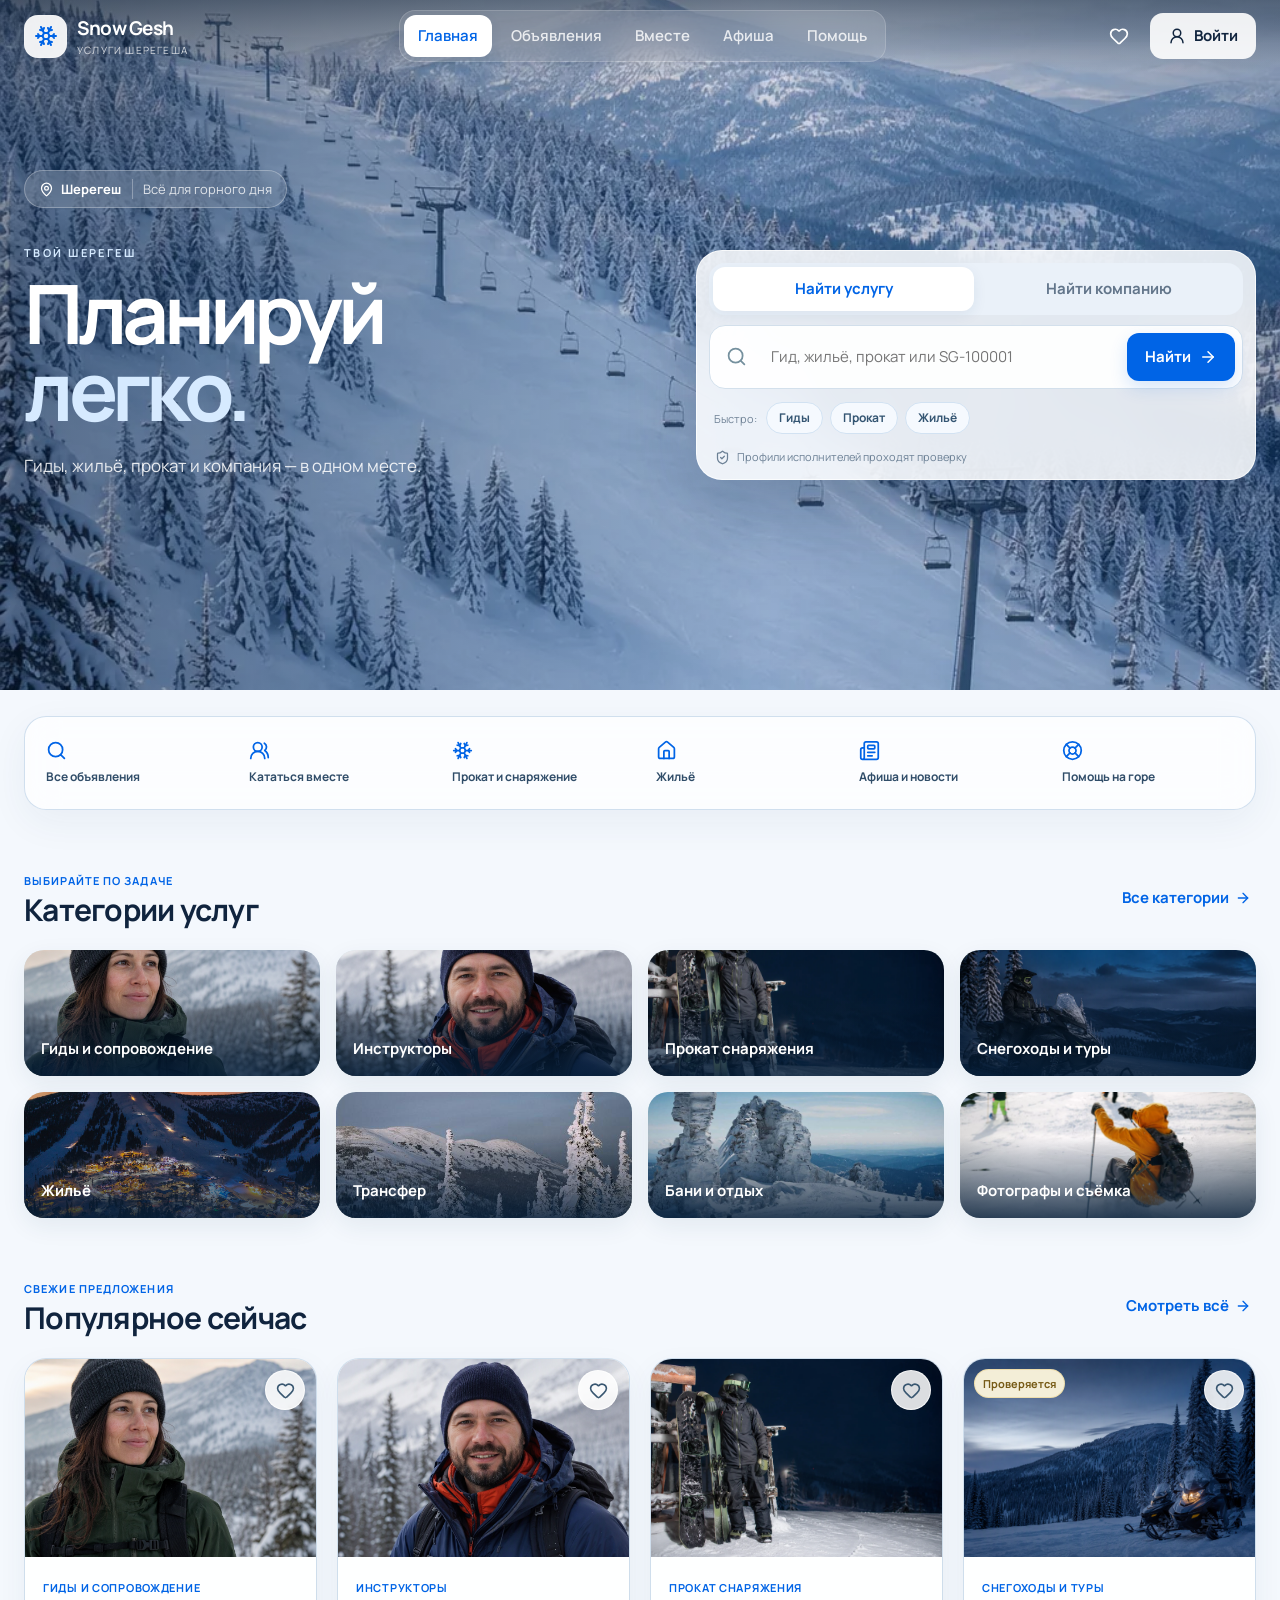
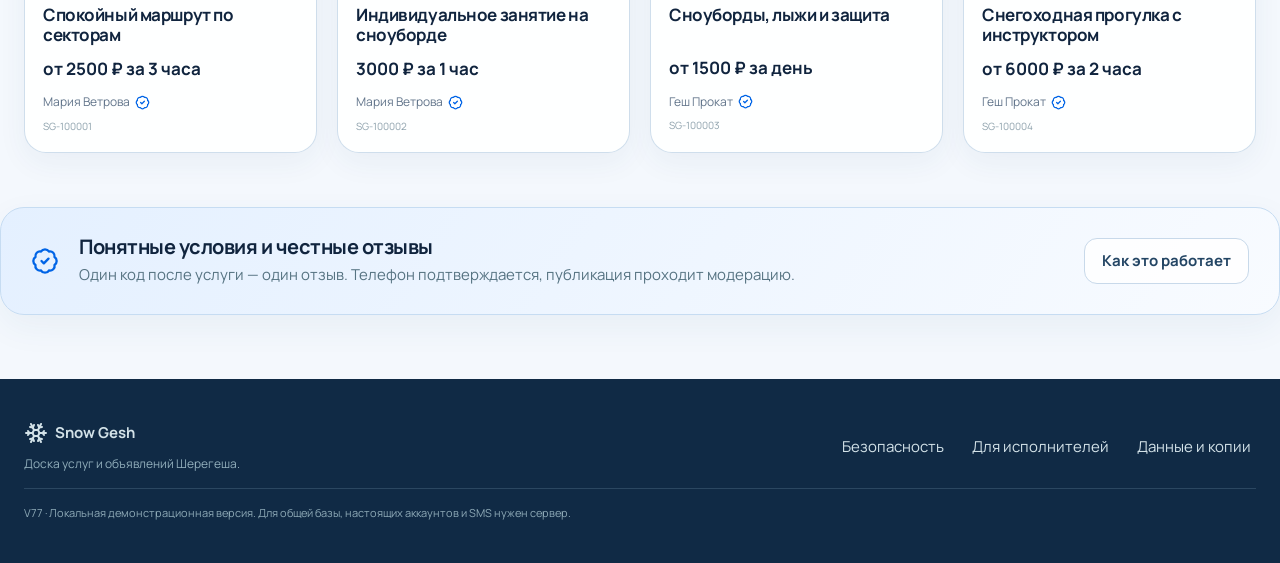
==== commit c92b656b: "Publish Snow Gesh V77" ====
--- a/index.html
+++ b/index.html
@@ -10,8 +10,8 @@
     <link rel="apple-touch-icon" href="/icon-192.png" />
     <link rel="preload" href="/fonts/manrope-regular.ttf" as="font" type="font/ttf" crossorigin />
     <title>Snow Gesh — услуги и объявления Шерегеша</title>
-    <script type="module" crossorigin src="/assets/index-jtuOuCvL.js"></script>
-    <link rel="stylesheet" crossorigin href="/assets/index-OITqTu2x.css">
+    <script type="module" crossorigin src="/assets/index-CsiwcdEX.js"></script>
+    <link rel="stylesheet" crossorigin href="/assets/index-B3B-x8NL.css">
   </head>
   <body>
     <div id="root"></div>
--- a/assets/index-B3B-x8NL.css
+++ b/assets/index-B3B-x8NL.css
@@ -0,0 +1 @@
+@font-face{font-family:Manrope;src:url(/fonts/manrope-regular.ttf) format("truetype");font-weight:400;font-display:swap}@font-face{font-family:Manrope;src:url(/fonts/manrope-semibold.ttf) format("truetype");font-weight:600;font-display:swap}@font-face{font-family:Manrope;src:url(/fonts/manrope-bold.ttf) format("truetype");font-weight:700 800;font-display:swap}*{box-sizing:border-box}html{scroll-behavior:smooth}body{margin:0;min-width:320px;background:#edf5f8;color:#17384a;font-family:Manrope,-apple-system,BlinkMacSystemFont,Segoe UI,sans-serif;font-size:15px;line-height:1.55}button,input,textarea,select{font:inherit}button,a{-webkit-tap-highlight-color:transparent}button{cursor:pointer}button:disabled{cursor:not-allowed;opacity:.5}a{color:inherit;text-decoration:none}img{display:block;max-width:100%}h1,h2,h3,p{margin-top:0}h1,h2,h3{line-height:1.16;letter-spacing:-.025em}button:focus-visible,a:focus-visible,input:focus-visible,textarea:focus-visible,select:focus-visible{outline:3px solid #56b9e5;outline-offset:3px}.app-shell{min-height:100vh}.skip-link{position:fixed;top:-100px;left:16px;z-index:1000;background:#fff;padding:12px}.skip-link:focus{top:12px}.site-header{height:76px;display:flex;align-items:center;gap:34px;padding:0 max(24px,calc((100vw - 1240px)/2));background:#f8fcfef0;border-bottom:1px solid #dce9ef;position:sticky;top:0;z-index:40;-webkit-backdrop-filter:blur(16px);backdrop-filter:blur(16px)}.brand{display:flex;align-items:center;gap:10px;border:0;background:none;color:#153f58;padding:0;text-align:left;flex-shrink:0}.brand-mark{display:grid;place-items:center;width:43px;height:43px;background:#168abb;color:#fff;border-radius:13px}.brand strong{display:block;font-size:19px;letter-spacing:-.04em}.brand small{display:block;font-size:10px;text-transform:uppercase;letter-spacing:.12em;color:#6d8a99}.desktop-nav{display:flex;gap:5px;margin:auto}.desktop-nav button{border:0;background:none;padding:10px 13px;color:#577181;border-radius:10px;font-weight:600}.desktop-nav button.active{color:#087ba9;background:#e4f3fa}.header-actions{display:flex;align-items:center;gap:9px}.header-favorite{position:relative;border:0;background:none;display:grid;place-items:center;width:44px;height:44px;color:#31566b}.header-favorite span{position:absolute;right:1px;top:1px;background:#087ba9;color:#fff;min-width:17px;height:17px;border-radius:9px;font-size:10px;display:grid;place-items:center}.button{min-height:44px;border-radius:11px;border:1px solid transparent;padding:10px 17px;display:inline-flex;align-items:center;justify-content:center;gap:8px;font-weight:700;transition:background .18s,transform .18s}.button:active{transform:translateY(1px)}.button.primary{background:#087fae;color:#fff}.button.primary:hover{background:#066d96}.button.secondary{background:#fff;border-color:#cfdee6;color:#274d62}.button.danger{background:#d84949;color:#fff}.button.full{width:100%}.account-button{background:#e6f2f7;color:#20536d}.mobile-menu-button{display:none;width:44px;height:44px;border:0;background:none;color:#234f66}.mobile-menu{display:none}.offline-banner{background:#fff0c9;padding:8px;text-align:center;font-size:13px;display:flex;align-items:center;justify-content:center;gap:8px}.hero{min-height:510px;background:linear-gradient(90deg,#e6f5fbf7,#e4f4fbd6 42%,#e5f4f92e),url(/media/sheregesh-static-ice-morning.webp) center 47% / cover no-repeat;display:flex;align-items:center}.hero-inner{width:min(1240px,calc(100% - 48px));margin:auto;padding:58px 0 68px}.weather-pill{display:inline-flex;align-items:center;gap:7px;background:#ffffffd1;padding:7px 12px;border-radius:8px;font-weight:700;font-size:13px}.weather-pill span{font-weight:500;color:#69828f;border-left:1px solid #c7d8df;margin-left:4px;padding-left:10px}.hero h1{font-size:clamp(42px,5vw,68px);margin:24px 0 15px;color:#123e57;letter-spacing:-.055em}.hero h1 em{font-style:normal;color:#0c89b9}.hero-inner>p{font-size:18px;color:#4a697a;margin-bottom:28px}.hero-search{display:flex;align-items:center;gap:12px;background:#fff;padding:8px 8px 8px 18px;border-radius:16px;box-shadow:0 12px 45px #1b516b21;max-width:720px}.hero-search>svg{color:#75909e;flex-shrink:0}.hero-search input{border:0;outline:0;flex:1;min-width:0;height:48px;color:#17384a}.hero-note{display:flex;align-items:center;gap:7px;margin-top:16px;font-size:12px;color:#547180}.quick-section,.home-section,.page-section,.detail-page,.profile-page,.cabinet-page,.admin-page{width:min(1240px,calc(100% - 48px));margin-left:auto;margin-right:auto}.quick-section{margin-top:-25px;position:relative;z-index:2}.quick-grid{display:grid;grid-template-columns:repeat(6,1fr);background:#fff;border:1px solid #e1ebef;border-radius:16px;padding:10px;box-shadow:0 12px 30px #1d485e14}.quick-grid button{border:0;background:#fff;min-height:76px;padding:12px;display:flex;flex-direction:column;align-items:flex-start;justify-content:center;gap:7px;color:#2e586e;border-right:1px solid #e7eef2;position:relative;text-align:left;font-size:12px;font-weight:700}.quick-grid button:last-child{border:0}.quick-grid button>svg:first-child{color:#1189b7}.quick-grid button>svg:last-child{display:none}.quick-grid button:hover{background:#f0f8fb}.home-section{padding:52px 0 0}.section-row{display:flex;align-items:center;justify-content:space-between;gap:20px;margin-bottom:22px}.section-row h2{margin:2px 0 0;font-size:27px}.section-row p{margin:5px 0 0;color:#6a8492}.section-kicker{display:inline-flex;align-items:center;gap:6px;color:#1281aa;text-transform:uppercase;letter-spacing:.1em;font-size:11px;font-weight:800}.text-button{border:0;background:none;color:#087fae;display:inline-flex;align-items:center;gap:6px;font-weight:700;min-height:44px;padding:5px}.category-grid{display:grid;grid-template-columns:repeat(4,1fr);gap:14px}.category-grid button{height:112px;position:relative;overflow:hidden;border:0;border-radius:13px;padding:0;background:#d9e9ef}.category-grid img{width:100%;height:100%;-o-object-fit:cover;object-fit:cover;transition:transform .25s}.category-grid button:after{content:"";position:absolute;inset:35% 0 0;background:linear-gradient(transparent,#092635cc)}.category-grid span{position:absolute;z-index:1;bottom:13px;left:14px;color:#fff;font-weight:700;text-align:left}.category-grid button:hover img{transform:scale(1.035)}.ad-grid{display:grid;grid-template-columns:repeat(4,1fr);gap:18px}.ad-card{background:#fff;border:1px solid #dfe9ee;border-radius:15px;overflow:hidden;position:relative;min-width:0}.ad-image{display:block;border:0;padding:0;width:100%;height:188px;background:#dce8ed;position:relative}.ad-image img{width:100%;height:100%;-o-object-fit:cover;object-fit:cover}.favorite-button{position:absolute;right:11px;top:11px;width:40px;height:40px;border:0;border-radius:50%;background:#fffffff0;color:#49697b;display:grid;place-items:center}.favorite-button.active{color:#0785b5}.ad-card-content{display:block;text-align:left;border:0;background:none;width:100%;padding:16px}.ad-category{font-size:11px;text-transform:uppercase;letter-spacing:.065em;font-weight:800;color:#2184aa}.ad-card h3{font-size:17px;margin:7px 0 11px;min-height:39px}.ad-price{display:block;font-size:17px;color:#123f58;margin-bottom:11px}.ad-provider{display:flex;align-items:center;gap:5px;color:#5b7684;font-size:12px}.ad-provider svg{color:#0c94c3}.ad-card-content>small{display:block;color:#8ca0ab;font-size:10px;margin-top:7px}.checking-label{position:absolute;left:10px;top:10px;background:#fff2c9;color:#755814;font-size:11px;padding:5px 8px;border-radius:6px;font-weight:700}.trust-strip{margin:54px 0 64px;background:#dceef5;border-radius:16px;padding:27px 30px;display:flex;align-items:center;gap:20px}.trust-strip>svg{color:#0a88b5;flex-shrink:0}.trust-strip h2{font-size:20px;margin-bottom:5px}.trust-strip p{margin:0;color:#567382}.trust-strip .button{margin-left:auto;flex-shrink:0}.page-section,.detail-page,.profile-page,.cabinet-page,.admin-page{padding-top:42px;padding-bottom:70px;min-height:65vh}.page-heading{max-width:750px;margin-bottom:28px}.page-heading h1{font-size:38px;margin:8px 0 10px}.page-heading p{color:#617d8b;font-size:16px;margin:0}.catalog-tools{display:grid;grid-template-columns:1fr 235px 190px;gap:10px;background:#fff;padding:12px;border:1px solid #dce8ed;border-radius:14px}.search-field{display:flex;align-items:center;gap:10px;background:#fff;border:1px solid #ccdde5;border-radius:10px;padding:0 13px;min-height:46px}.search-field svg{color:#73909e;flex-shrink:0}.search-field input{border:0;outline:0;min-width:0;width:100%;height:44px}input,textarea,select{border:1px solid #cbdde5;border-radius:9px;background:#fff;color:#17384a;padding:11px 12px;min-height:44px;width:100%}textarea{resize:vertical}select{cursor:pointer}.results-line{display:flex;justify-content:space-between;align-items:center;padding:20px 0;color:#6b8390;font-size:13px}.results-line button{display:flex;align-items:center;gap:4px;background:none;border:0;color:#087fae}.split-heading{display:flex;align-items:center;justify-content:space-between;gap:25px}.split-heading .button{flex-shrink:0}.companion-list{display:grid;grid-template-columns:repeat(2,1fr);gap:18px}.companion-card{background:#fff;border:1px solid #dce8ed;border-radius:15px;padding:24px}.companion-top{display:flex;justify-content:space-between;align-items:center}.ad-number{font-size:11px;color:#7f96a1;letter-spacing:.05em}.companion-card h2{font-size:21px;margin:12px 0 9px}.companion-card>p{color:#5d7886}.companion-meta{display:grid;grid-template-columns:1fr 1fr;gap:9px;margin:18px 0;color:#466878;font-size:13px}.companion-meta span{display:flex;align-items:center;gap:7px}.contact-area{padding-top:15px;border-top:1px solid #e2ebef}.contact-buttons{display:flex;flex-wrap:wrap;gap:8px}.contact-copy{display:flex;flex-wrap:wrap;gap:8px;margin-top:10px}.contact-copy button{border:0;background:none;color:#587685;display:flex;gap:5px;align-items:center;padding:4px 0;font-size:12px}.news-grid{display:grid;grid-template-columns:1fr 1fr;gap:22px}.news-card{background:#fff;border:1px solid #dce8ed;border-radius:15px;overflow:hidden}.news-card>img{width:100%;height:250px;-o-object-fit:cover;object-fit:cover}.news-card>div{padding:23px}.news-card h2{margin:11px 0;font-size:23px}.news-card p{color:#587483}.news-card small{display:flex;align-items:center;gap:6px;flex-wrap:wrap;color:#738b97}.badge{display:inline-block;background:#e1f1f8;color:#11799f;font-size:11px;font-weight:800;padding:4px 8px;border-radius:5px}.empty-state{text-align:center;padding:55px 20px;color:#6b8490;background:#ffffff80;border-radius:16px}.empty-state>svg{width:38px;height:38px;color:#67a9c4}.empty-state h2{color:#264e63;margin:15px 0 8px}.empty-state .button{margin-top:12px}.back-button{display:inline-flex;align-items:center;gap:7px;background:none;border:0;color:#4e7183;min-height:44px;padding:0;margin-bottom:18px}.detail-layout{display:grid;grid-template-columns:minmax(0,1.15fr) minmax(350px,.85fr);gap:34px}.detail-main-image{height:500px;border-radius:18px;overflow:hidden;position:relative;background:#dce9ef}.detail-main-image>img{width:100%;height:100%;-o-object-fit:cover;object-fit:cover}.gallery-arrow{position:absolute;top:50%;width:44px;height:44px;border-radius:50%;border:0;background:#ffffffe6;display:grid;place-items:center;color:#234d63}.gallery-arrow.left{left:14px}.gallery-arrow.right{right:14px}.thumbnails{display:flex;gap:8px;margin-top:10px;overflow:auto}.thumbnails button{width:75px;height:60px;flex-shrink:0;padding:0;border:2px solid transparent;border-radius:8px;overflow:hidden;background:none}.thumbnails button.active{border-color:#118bb8}.thumbnails img{width:100%;height:100%;-o-object-fit:cover;object-fit:cover}.detail-info{background:#fff;border:1px solid #dce8ed;border-radius:18px;padding:28px;align-self:start}.detail-info h1{font-size:31px;margin:8px 0 14px}.detail-price{display:block;font-size:24px;margin-bottom:20px}.detail-description{color:#506f7f;white-space:pre-line}.detail-meta{display:flex;flex-direction:column;gap:6px;font-size:12px;color:#77909d;margin:18px 0}.detail-meta span{display:flex;align-items:center;gap:6px}.detail-provider{border:0;border-top:1px solid #e0eaef;border-bottom:1px solid #e0eaef;background:none;width:100%;padding:15px 0;display:flex;align-items:center;gap:12px;text-align:left}.detail-provider img{width:46px;height:46px;border-radius:50%;-o-object-fit:cover;object-fit:cover}.detail-provider span{flex:1}.detail-provider strong,.detail-provider small{display:block}.detail-provider small{color:#728996;font-size:11px}.detail-provider>svg{color:#0b8eb9}.rating-line{display:flex;align-items:center;gap:8px;margin:12px 0}.rating-line>span:last-child{font-size:12px;color:#708995}.stars{display:inline-flex;color:#e6a92c;gap:1px;align-items:center}.stars-input{gap:4px}.stars-input button{border:0;background:none;color:inherit;padding:3px;min-width:38px;min-height:38px}.detail-secondary{display:flex;flex-wrap:wrap;gap:7px;margin:12px 0}.detail-secondary .button{font-size:12px;padding:8px 11px}.safety-note{display:flex;align-items:flex-start;gap:8px;color:#68808c;font-size:12px;margin:15px 0 0}.safety-note svg{flex-shrink:0;margin-top:2px}.public-profile-head{background:#fff;border:1px solid #dce8ed;border-radius:17px;padding:26px;display:flex;gap:22px;align-items:center}.public-profile-head>img{width:110px;height:110px;border-radius:50%;-o-object-fit:cover;object-fit:cover}.public-profile-head>div{flex:1}.public-profile-head h1{margin:8px 0;font-size:33px}.public-profile-head p{color:#5f7c8b;margin-bottom:4px}.profile-page>.contact-area{background:#fff;padding:18px 24px;margin:12px 0 35px;border-radius:13px}.profile-reviews{margin-bottom:35px}.review{background:#fff;border-bottom:1px solid #dfe9ee;padding:18px 0}.review>div{display:flex;align-items:center;gap:10px;flex-wrap:wrap}.review small{display:flex;align-items:center;gap:4px;color:#67818e}.review p{margin:10px 0 0}.review blockquote{margin:12px 0 0;background:#edf6f9;padding:12px;border-radius:8px;color:#506e7d}.status{display:inline-flex;align-items:center;border-radius:5px;padding:4px 7px;font-size:10px;font-weight:800;background:#e6eef2;color:#55717f}.status.approved{background:#dff3e9;color:#21734d}.status.pending,.status.changes{background:#fff0c8;color:#806014}.status.blocked,.status.rejected{background:#fde4e4;color:#a23b3b}.help-grid{display:grid;grid-template-columns:1fr 1fr;gap:16px}.help-grid article{background:#fff;border:1px solid #dce8ed;border-radius:14px;padding:24px}.help-grid article>svg{color:#0b88b5}.help-grid h2{font-size:19px;margin:13px 0 8px}.help-grid p{color:#5c7785;margin:0}.emergency-card{background:#173f54;color:#fff;border-radius:15px;padding:24px 28px;display:flex;align-items:center;justify-content:space-between;margin-bottom:22px}.emergency-card span,.emergency-card strong{display:block}.emergency-card strong{font-size:34px}.emergency-card p{margin:5px 0 0;color:#c4d8e1}.help-links{display:flex;gap:10px;margin-top:22px}.account-guest{max-width:960px}.account-actions{background:#fff;border:1px solid #dce8ed;border-radius:16px;padding:28px;text-align:center}.account-actions .button{margin:auto}.account-actions p{margin:10px 0 0;color:#728b97;font-size:12px}.account-benefits{display:grid;grid-template-columns:repeat(3,1fr);gap:15px;margin:18px 0}.account-benefits>span{background:#e2f0f5;padding:22px;border-radius:13px;color:#5f7a88}.account-benefits svg{display:block;color:#1186b0;margin-bottom:12px}.account-benefits strong{display:block;color:#20485d;margin-bottom:5px}.account-secondary{display:flex;gap:10px}.account-secondary button{border:0;background:none;display:flex;gap:7px;align-items:center;color:#527586;min-height:44px}.modal-backdrop{position:fixed;inset:0;background:#0b23309e;z-index:100;display:flex;align-items:center;justify-content:center;padding:25px}.modal{background:#f7fbfd;width:min(540px,100%);max-height:90vh;border-radius:17px;overflow:hidden;box-shadow:0 24px 80px #0003;display:flex;flex-direction:column}.modal-wide{width:min(960px,100%)}.modal>header{display:flex;align-items:center;justify-content:space-between;padding:18px 22px;border-bottom:1px solid #dbe8ed;background:#fff}.modal>header h2{margin:0;font-size:20px}.icon-button{width:44px;height:44px;border:0;background:none;display:grid;place-items:center;color:#4c6c7d}.modal-content{padding:24px;overflow:auto}.form-grid{display:grid;gap:15px}.form-grid label{display:grid;gap:6px;font-weight:700;font-size:12px;color:#365a6c}.form-grid label small{font-weight:400;color:#738b97}.form-two{display:grid;grid-template-columns:1fr 1fr;gap:12px}.form-error{background:#fde8e8;color:#a03737;padding:10px 12px;border-radius:8px;margin:0}.local-notice{background:#eaf4f8;border:1px solid #d3e6ee;border-radius:9px;padding:12px 14px;color:#557281;font-size:12px;display:flex;gap:7px;align-items:flex-start}.local-notice svg{flex-shrink:0}.success-message{color:#23724e;background:#e0f3e9;padding:10px;border-radius:8px;display:flex;gap:7px;align-items:center}.segmented{display:grid;grid-template-columns:1fr 1fr;background:#e5eff3;padding:4px;border-radius:10px;margin-bottom:15px}.segmented button{border:0;background:none;min-height:40px;border-radius:8px;color:#5e7987;font-weight:700}.segmented button.active{background:#fff;color:#0b7fa9;box-shadow:0 2px 7px #143d5014}.auth-layout{display:grid;grid-template-columns:.8fr 1.2fr;gap:30px}.auth-intro h1{font-size:29px;margin:12px 0}.auth-intro p{color:#5f7c8b}.auth-steps{display:flex;flex-wrap:wrap;align-items:center;gap:8px;font-size:11px;color:#587684}.auth-steps span{display:flex;align-items:center;gap:5px}.auth-steps b{display:grid;place-items:center;width:23px;height:23px;background:#dff0f7;border-radius:50%;color:#087ea8}.input-icon{position:relative}.input-icon svg{position:absolute;left:12px;top:13px;color:#79929e}.input-icon input{padding-left:39px}.inline-field{display:flex;gap:7px}.inline-field .button{flex-shrink:0}.contact-fields{border:1px solid #d9e7ed;border-radius:11px;padding:15px;display:grid;gap:12px}.contact-fields legend{font-weight:800;padding:0 6px}.contact-fields>small{color:#698490}.settings-content{display:grid;gap:12px}.toast{position:fixed;bottom:25px;left:50%;transform:translate(-50%);z-index:200;background:#173f54;color:#fff;padding:13px 18px;border-radius:11px;box-shadow:0 8px 35px #0003;display:flex;align-items:center;gap:9px;max-width:calc(100% - 30px);font-size:13px}.cabinet-head{display:flex;align-items:center;gap:22px;background:#fff;padding:25px;border:1px solid #dce8ed;border-radius:16px}.cabinet-head>img{width:92px;height:92px;-o-object-fit:cover;object-fit:cover;border-radius:50%}.cabinet-head>div{flex:1}.cabinet-head h1{margin:7px 0;font-size:30px}.cabinet-head p{color:#607c8a;margin-bottom:6px}.cabinet-rating{display:flex;align-items:center;gap:7px}.cabinet-rating>span:last-child{font-size:12px;color:#6b8390}.cabinet-tabs,.admin-tabs{display:flex;gap:6px;margin:20px 0;overflow:auto;padding-bottom:3px}.cabinet-tabs button,.admin-tabs button{border:1px solid #d7e5eb;background:#fff;min-height:44px;padding:9px 14px;border-radius:9px;display:flex;align-items:center;gap:7px;white-space:nowrap;color:#557483}.cabinet-tabs button.active,.admin-tabs button.active{background:#0c83ae;color:#fff;border-color:#0c83ae}.cabinet-ads{display:grid;gap:12px}.cabinet-ads>article{display:grid;grid-template-columns:130px 1fr;background:#fff;border:1px solid #dce8ed;border-radius:13px;overflow:hidden}.cabinet-ads>article>img{width:130px;height:100%;-o-object-fit:cover;object-fit:cover}.cabinet-ad-body{padding:16px}.cabinet-ad-body h3{margin:8px 0;font-size:18px}.cabinet-ad-body>strong{display:block}.cabinet-ad-body small{display:flex;align-items:center;gap:5px;color:#718995;margin:7px 0}.cabinet-ad-actions{display:flex;flex-wrap:wrap;gap:5px}.cabinet-ad-actions button{border:0;background:#e9f3f7;color:#365e72;padding:7px 9px;border-radius:7px;display:flex;align-items:center;gap:4px;font-size:11px;min-height:34px}.code-list{display:flex;flex-wrap:wrap;gap:10px;margin-bottom:30px}.code-list>span{background:#fff;border:1px solid #d8e7ed;border-radius:9px;padding:10px 15px;display:flex;flex-direction:column}.code-list>span.used{opacity:.55}.code-list strong{letter-spacing:.14em}.code-list small{font-size:10px;color:#6c8490}.reply-form{display:flex;gap:7px;margin-top:12px}.reply-form .button{flex-shrink:0}.profile-editor{background:#fff;padding:24px;border-radius:14px;max-width:700px}.profile-editor dl>div{display:flex;justify-content:space-between;padding:11px 0;border-bottom:1px solid #e3edf1;gap:15px}.profile-editor dt{color:#728a96}.profile-editor dd{margin:0;text-align:right;overflow-wrap:anywhere}.logout-button{margin-top:20px}.admin-role{display:flex;align-items:center;gap:10px;margin-top:16px;font-size:12px;font-weight:700}.admin-role select{width:auto;min-width:170px}.admin-stats{display:grid;grid-template-columns:repeat(3,1fr);gap:12px}.admin-stats>span{background:#fff;padding:17px;border-radius:11px;display:flex;align-items:center;gap:9px;color:#5c7886}.admin-stats b{font-size:24px;color:#173f54}.admin-list{display:grid;gap:12px}.admin-list>article{background:#fff;border:1px solid #dce8ed;border-radius:12px;padding:19px;display:flex;align-items:center;justify-content:space-between;gap:20px}.admin-list h3{margin:8px 0;font-size:18px}.admin-list p{margin:5px 0;color:#5a7785}.admin-list small{color:#748b97}.admin-actions{display:flex;gap:7px;flex-wrap:wrap;justify-content:flex-end}.admin-reason{background:#fff0d0;padding:8px;border-radius:6px}.admin-news-form{background:#fff;padding:20px;border-radius:12px;margin-bottom:18px}.history-list{display:grid;gap:8px}.history-list article{background:#fff;padding:14px 17px;border-radius:10px;display:flex;gap:12px}.history-list p{margin:4px 0;color:#607c89}.history-list small{color:#7a909b}.qr-view{text-align:center}.qr-view img{margin:10px auto 18px;max-width:280px;width:100%;border:1px solid #d5e5ec;border-radius:12px}.qr-view p{color:#627e8c}.qr-view .button{margin:4px}footer{background:#173c50;color:#d3e2e8;padding:34px max(24px,calc((100vw - 1240px)/2));display:grid;grid-template-columns:1fr auto;gap:15px}.footer-brand{display:grid;grid-template-columns:auto 1fr;align-items:center;gap:7px}.footer-brand p{grid-column:1/-1;margin:3px 0 0;color:#91aebb;font-size:12px}footer>div:nth-child(2){display:flex;gap:18px}footer button{border:0;background:none;color:#d3e2e8;padding:5px}footer>p{grid-column:1/-1;border-top:1px solid #315467;padding-top:15px;margin:0;color:#8eaab7;font-size:11px}.bottom-nav{display:none}@media(max-width:1024px){.site-header{padding:0 24px;gap:20px}.desktop-nav button{padding:9px}.ad-grid,.quick-grid{grid-template-columns:repeat(3,1fr)}.quick-grid button{border-bottom:1px solid #e7eef2}.category-grid{grid-template-columns:repeat(4,1fr)}.detail-main-image{height:420px}.detail-layout{gap:20px}.detail-info{padding:22px}.hero-inner{padding-left:10px}.desktop-nav{gap:0}.account-button span{display:none}}@media(max-width:768px){body{font-size:14px;padding-bottom:67px}.site-header{height:64px;padding:0 16px;justify-content:space-between}.brand-mark{width:38px;height:38px}.brand strong{font-size:17px}.brand small{font-size:9px}.desktop-nav,.account-button{display:none}.header-actions{gap:2px}.mobile-menu-button{display:grid;place-items:center}.mobile-menu{display:grid;position:fixed;top:64px;left:0;right:0;background:#fff;z-index:39;padding:10px 16px 16px;box-shadow:0 10px 25px #16394b26}.mobile-menu button{display:flex;align-items:center;gap:10px;border:0;border-bottom:1px solid #e5edf1;background:none;min-height:48px;text-align:left;color:#345c70}.mobile-menu button svg:last-child{margin-left:auto}.hero{min-height:490px;background-position:62% center}.hero-inner{width:calc(100% - 32px);padding:42px 0 55px}.hero h1{font-size:42px}.hero-inner>p{font-size:15px;max-width:340px}.hero-search{padding:7px 7px 7px 13px;gap:8px}.hero-search .button{padding:10px 13px}.hero-search .button svg{display:none}.hero-search input{font-size:13px}.quick-section,.home-section,.page-section,.detail-page,.profile-page,.cabinet-page,.admin-page{width:calc(100% - 30px)}.quick-grid{grid-template-columns:1fr 1fr;padding:6px}.quick-grid button{min-height:65px;border:0!important}.quick-grid button>svg:last-child{display:block;position:absolute;right:10px}.home-section{padding-top:38px}.category-grid{grid-template-columns:1fr 1fr;gap:10px}.category-grid button{height:102px}.ad-grid{grid-template-columns:1fr 1fr;gap:11px}.ad-image{height:150px}.ad-card-content{padding:13px}.ad-card h3,.ad-price{font-size:15px}.section-row h2{font-size:23px}.section-row .text-button{font-size:12px}.trust-strip{margin:40px 0;padding:22px;align-items:flex-start;flex-wrap:wrap}.trust-strip .button{margin-left:0}.page-section,.detail-page,.profile-page,.cabinet-page,.admin-page{padding-top:27px;padding-bottom:40px}.page-heading h1{font-size:31px}.catalog-tools{grid-template-columns:1fr 1fr}.catalog-tools .search-field{grid-column:1/-1}.split-heading{display:block}.split-heading .button{margin-bottom:20px}.companion-list,.news-grid,.help-grid,.detail-layout{grid-template-columns:1fr}.detail-main-image{height:390px}.detail-info h1{font-size:27px}.public-profile-head{align-items:flex-start;flex-wrap:wrap;padding:20px}.public-profile-head>img{width:75px;height:75px}.public-profile-head h1{font-size:26px}.public-profile-head>.button{width:100%}.emergency-card{padding:20px}.account-benefits{grid-template-columns:1fr}.account-secondary{flex-direction:column}.modal-backdrop{padding:0;align-items:flex-end}.modal,.modal-wide{width:100%;max-height:94vh;border-radius:18px 18px 0 0}.modal-content{padding:19px}.auth-layout{grid-template-columns:1fr}.auth-intro{display:none}.cabinet-head{align-items:flex-start;flex-wrap:wrap;padding:19px}.cabinet-head>img{width:65px;height:65px}.cabinet-head h1{font-size:24px}.cabinet-head>.button{width:100%}.cabinet-ads>article{grid-template-columns:95px 1fr}.cabinet-ads>article>img{width:95px}.admin-list>article{display:block}.admin-actions{justify-content:flex-start;margin-top:12px}.admin-stats>span{padding:12px;flex-wrap:wrap;font-size:11px}.admin-stats b{font-size:20px}.bottom-nav{position:fixed;display:grid;grid-template-columns:repeat(5,1fr);left:0;right:0;bottom:0;z-index:50;background:#fcfefff7;border-top:1px solid #d7e5eb;padding:5px 4px max(5px,env(safe-area-inset-bottom));-webkit-backdrop-filter:blur(12px);backdrop-filter:blur(12px)}.bottom-nav button{border:0;background:none;color:#6b8491;min-height:52px;display:flex;flex-direction:column;align-items:center;justify-content:center;gap:2px;font-size:9px}.bottom-nav button.active{color:#087fae}.toast{bottom:77px;width:-moz-max-content;width:max-content}footer{padding:28px 20px;grid-template-columns:1fr}footer>div:nth-child(2){flex-wrap:wrap;gap:8px}footer>p{grid-column:1}}@media(max-width:420px){.hero h1{font-size:37px}.weather-pill span{display:none}.hero-search .button{font-size:0;min-width:46px}.hero-search .button svg{display:block}.ad-grid{grid-template-columns:1fr}.ad-image{height:210px}.ad-card h3{min-height:0}.companion-meta,.form-two{grid-template-columns:1fr}.detail-main-image{height:310px}.detail-info{padding:18px}.contact-buttons{display:grid}.contact-buttons .button{width:100%}.cabinet-ads>article{grid-template-columns:1fr}.cabinet-ads>article>img{width:100%;height:160px}.inline-field{flex-wrap:wrap}.inline-field input{flex:1;min-width:150px}.public-profile-head>div{min-width:180px}.emergency-card{display:block}.emergency-card .button{margin-top:15px}.reply-form{display:grid}}@media(prefers-reduced-motion:reduce){*{scroll-behavior:auto!important;transition:none!important}}:root{--ice-bg: #f4f8fd;--ice-ink: #10243e;--ice-blue: #0064e6;--ice-blue-dark: #0052bd;--ice-soft: #e8f2ff;--ice-line: #c8d9ea;--ice-muted: #62758b;--ice-panel: rgba(255, 255, 255, .82);--ice-shadow: 0 18px 50px rgba(38, 74, 111, .1)}body{background:var(--ice-bg);color:var(--ice-ink)}::-moz-selection{background:#cde4ff;color:var(--ice-ink)}::selection{background:#cde4ff;color:var(--ice-ink)}button,a,input,textarea,select{transition:border-color .18s,background .18s,color .18s,box-shadow .18s,transform .18s}button:focus-visible,a:focus-visible,input:focus-visible,textarea:focus-visible,select:focus-visible{outline-color:#69a8ff}.site-header{height:72px;background:#fafdffe0;border-bottom:1px solid rgba(184,208,229,.65);box-shadow:0 4px 22px #2044670a;-webkit-backdrop-filter:blur(22px) saturate(140%);backdrop-filter:blur(22px) saturate(140%)}.page-home .site-header{position:absolute;left:0;right:0;background:linear-gradient(rgba(7,25,48,.48),transparent);border:0;box-shadow:none;-webkit-backdrop-filter:none;backdrop-filter:none}.brand{color:var(--ice-ink)}.page-home .brand{color:#fff}.brand-mark{background:var(--ice-blue);border-radius:14px;box-shadow:inset 0 0 0 1px #fff3}.page-home .brand-mark{background:#ffffffeb;color:var(--ice-blue);-webkit-backdrop-filter:blur(12px);backdrop-filter:blur(12px)}.brand small{color:var(--ice-muted)}.page-home .brand small{color:#ffffffc7}.desktop-nav{padding:4px;border-radius:16px;background:#e6eff9a8}.desktop-nav button{color:#52677d;border-radius:12px;padding:9px 14px}.desktop-nav button.active{color:var(--ice-blue);background:#fff;box-shadow:0 3px 12px #1d446914}.page-home .desktop-nav{background:#ffffff1f;border:1px solid rgba(255,255,255,.16);-webkit-backdrop-filter:blur(16px);backdrop-filter:blur(16px)}.page-home .desktop-nav button{color:#ffffffd1}.page-home .desktop-nav button.active{color:var(--ice-blue);background:#fff}.header-favorite,.mobile-menu-button{color:#34516d;border-radius:13px}.header-favorite:hover,.mobile-menu-button:hover{background:var(--ice-soft)}.page-home .header-favorite,.page-home .mobile-menu-button{color:#fff}.header-favorite span{background:var(--ice-blue);border:2px solid white}.account-button{background:var(--ice-soft);color:var(--ice-blue)}.page-home .account-button{color:var(--ice-ink);background:#ffffffe6}.button{border-radius:13px;min-height:46px}.button.primary{background:var(--ice-blue);color:#fff;box-shadow:0 7px 18px #0064e629}.button.primary:hover{background:var(--ice-blue-dark);box-shadow:0 9px 22px #0064e638}.button.secondary{color:#234564;background:#ffffffdb;border-color:var(--ice-line)}.button.secondary:hover{border-color:#83afe0;background:#fff}.button.danger{background:#d84a57}.hero{min-height:690px;position:relative;display:block;background:#173454;overflow:hidden}.hero-photo{position:absolute;inset:0;background:linear-gradient(90deg,#04142a6b,#051b340d 60%,#051b342e),url(/media/sheregesh-static-ice-morning.webp) center 48% / cover no-repeat}.hero-inner{width:min(1240px,calc(100% - 48px));padding:146px 0 58px;position:relative;display:grid;grid-template-columns:1fr 560px;align-items:end;gap:70px}.hero-copy{align-self:center;color:#fff;padding-top:24px}.weather-pill{background:#ffffff26;border:1px solid rgba(255,255,255,.28);color:#fff;border-radius:999px;padding:8px 14px;-webkit-backdrop-filter:blur(14px);backdrop-filter:blur(14px)}.weather-pill span{color:#fffc;border-color:#ffffff4d}.hero-eyebrow{display:block;margin-top:36px;font-size:11px;text-transform:uppercase;letter-spacing:.22em;font-weight:800;color:#d5eaff}.hero h1{color:#fff;font-size:clamp(64px,6.4vw,94px);line-height:.94;letter-spacing:-.065em;margin:14px 0 24px}.hero h1 em{color:#d6eaff}.hero-inner .hero-copy>p{color:#ffffffde;font-size:17px;max-width:400px;margin:0}.hero-widget{background:#ffffffdb;border:1px solid rgba(255,255,255,.72);border-radius:26px;padding:12px;box-shadow:0 28px 75px #04193640;-webkit-backdrop-filter:blur(24px) saturate(145%);backdrop-filter:blur(24px) saturate(145%)}.hero-tabs{display:grid;grid-template-columns:1fr 1fr;padding:4px;gap:4px;background:#eaf1f9;border-radius:16px;margin-bottom:10px}.hero-tabs button{border:0;min-height:44px;border-radius:12px;background:transparent;color:#62758a;font-weight:700}.hero-tabs button.active{background:#fff;color:var(--ice-blue);box-shadow:0 4px 14px #1c446c14}.hero-search{max-width:none;padding:7px 7px 7px 16px;border:1px solid #d3e0ec;border-radius:16px;box-shadow:none;background:#fffffff2}.hero-search:focus-within{border-color:#74aaf1;box-shadow:0 0 0 4px #0064e614}.hero-search input{color:var(--ice-ink);background:transparent}.hero-search input:disabled{color:#75879a;opacity:1}.hero-search .button{min-height:48px;border-radius:12px}.hero-quick{display:flex;align-items:center;flex-wrap:wrap;gap:7px;padding:13px 5px 4px}.hero-quick>span{font-size:11px;color:#718397;margin-right:2px}.hero-quick button{border:1px solid #d2e2f2;background:#f5f9fe;color:#345572;border-radius:999px;padding:6px 12px;font-size:12px;font-weight:700}.hero-quick button:hover{color:var(--ice-blue);border-color:#8dbbf6;background:#edf5ff}.hero-note{color:#6c8095;margin:10px 6px 1px;font-size:11px}.quick-section{margin-top:26px}.quick-grid{border:1px solid rgba(197,216,234,.8);border-radius:22px;background:#ffffffb8;box-shadow:0 12px 38px #244a6d0f;-webkit-backdrop-filter:blur(16px);backdrop-filter:blur(16px);padding:8px;gap:5px}.quick-grid button{background:transparent;border:0!important;border-radius:15px;min-height:76px;color:#304d69;padding:13px}.quick-grid button:hover{background:#edf5ff;color:var(--ice-blue)}.quick-grid button>svg:first-child{color:var(--ice-blue)}.home-section{padding-top:58px}.section-row h2{font-size:30px;color:var(--ice-ink)}.section-kicker{color:var(--ice-blue)}.text-button{color:var(--ice-blue);border-radius:10px}.text-button:hover{background:var(--ice-soft)}.category-grid{gap:16px}.category-grid button{border-radius:20px;height:126px;box-shadow:0 8px 24px #173a5a14}.category-grid button:after{background:linear-gradient(transparent,#051e39d4)}.category-grid span{bottom:16px;left:17px;right:12px}.ad-grid{gap:20px}.ad-card{border:1px solid rgba(195,214,232,.8);border-radius:22px;background:#ffffffe0;box-shadow:0 10px 30px #2244650e;transition:transform .2s,box-shadow .2s,border-color .2s}.ad-card:hover{transform:translateY(-3px);border-color:#a9c8e6;box-shadow:0 18px 42px #2244651c}.ad-image{height:198px}.favorite-button{background:#ffffffdb;color:#395771;border:1px solid rgba(255,255,255,.75);-webkit-backdrop-filter:blur(12px);backdrop-filter:blur(12px);box-shadow:0 5px 16px #0f2b491f}.favorite-button.active{color:var(--ice-blue);background:#fff}.ad-card-content{padding:18px}.ad-category{color:var(--ice-blue)}.ad-card h3{font-size:17px;color:var(--ice-ink)}.ad-price{color:var(--ice-ink)}.ad-provider{color:var(--ice-muted)}.ad-provider svg{color:var(--ice-blue)}.checking-label{background:#fff8def0;color:#775b16;border:1px solid rgba(234,206,128,.5);-webkit-backdrop-filter:blur(10px);backdrop-filter:blur(10px);border-radius:999px}.trust-strip{background:linear-gradient(125deg,#e4f0ff,#f8fbff);border:1px solid #c6dcf2;border-radius:24px;box-shadow:0 12px 35px #2a50730f}.trust-strip>svg{color:var(--ice-blue)}.page-section,.detail-page,.profile-page,.cabinet-page,.admin-page{padding-top:50px;padding-bottom:84px}.page-heading h1{font-size:44px;color:var(--ice-ink);letter-spacing:-.045em}.page-heading p{color:var(--ice-muted)}.catalog-tools{background:transparent;border:0;border-radius:0;padding:0;gap:12px;box-shadow:none}.catalog-tools:before{display:none;content:none}.search-field,input,textarea,select{border-color:var(--ice-line);border-radius:13px;color:var(--ice-ink);background:#ffffffe0}.search-field{min-height:52px}.search-field:focus-within,input:focus,textarea:focus,select:focus{border-color:#77aaf0;box-shadow:0 0 0 4px #0064e612}.search-field input{box-shadow:none;border:0;background:transparent}.results-line{padding:22px 2px}.results-line button{color:var(--ice-blue);padding:7px;border-radius:8px}.companion-card,.news-card,.help-grid article,.account-actions,.public-profile-head,.cabinet-head,.profile-editor,.admin-news-form{border:1px solid rgba(195,214,232,.8);border-radius:22px;background:#ffffffd9;box-shadow:0 10px 30px #2244650d}.companion-card{padding:26px}.companion-card h2{color:var(--ice-ink)}.companion-meta{padding:14px;background:#f2f7fc;border-radius:14px}.contact-area{border-color:#dce7f1}.contact-copy button{color:#526f89;border-radius:7px;padding:6px}.contact-copy button:hover{background:var(--ice-soft);color:var(--ice-blue)}.news-card>img{height:270px}.badge{color:var(--ice-blue);background:var(--ice-soft);border-radius:999px;padding:5px 10px}.empty-state{border:1px dashed #bcd2e7;background:#ffffffa6;border-radius:24px}.empty-state>svg{color:var(--ice-blue)}.empty-state h2{color:var(--ice-ink)}.back-button{color:#365571;background:#ffffffb3;border:1px solid #d0dfec;border-radius:999px;padding:8px 15px;min-height:42px;-webkit-backdrop-filter:blur(10px);backdrop-filter:blur(10px)}.detail-main-image{border-radius:26px;box-shadow:var(--ice-shadow)}.detail-info{border:1px solid rgba(195,214,232,.85);border-radius:26px;background:#ffffffde;box-shadow:var(--ice-shadow);-webkit-backdrop-filter:blur(18px);backdrop-filter:blur(18px);padding:30px}.detail-info h1{font-size:34px}.detail-provider{border-color:#dce7f1}.detail-provider>svg{color:var(--ice-blue)}.gallery-arrow{background:#ffffffd6;-webkit-backdrop-filter:blur(12px);backdrop-filter:blur(12px);color:var(--ice-blue);box-shadow:0 5px 16px #14314e26}.thumbnails button{border-radius:12px}.thumbnails button.active{border-color:var(--ice-blue)}.public-profile-head{padding:30px}.public-profile-head>img{border-radius:28px;width:122px;height:122px}.profile-page>.contact-area{border:1px solid #d3e1ee;border-radius:20px;background:#fffc}.review{background:transparent;border-color:#d9e5ef}.review blockquote{background:#eaf3ff;border-radius:13px}.status{border-radius:999px;padding:5px 9px}.help-grid article>svg{color:var(--ice-blue)}.emergency-card{background:linear-gradient(120deg,#102d4b,#164b79);border-radius:24px;box-shadow:0 16px 38px #0f2b4629}.account-benefits>span{background:#eaf3ff;border:1px solid #d5e5f7;border-radius:20px}.account-benefits svg{color:var(--ice-blue)}.modal-backdrop{background:#081b318f;-webkit-backdrop-filter:blur(8px);backdrop-filter:blur(8px)}.modal{background:#f5f9fe;border:1px solid rgba(255,255,255,.7);border-radius:25px;box-shadow:0 30px 100px #04193147}.modal>header{background:#ffffffe6;border-color:#d8e5f0}.icon-button{border-radius:12px}.icon-button:hover{background:var(--ice-soft);color:var(--ice-blue)}.form-grid label{color:#35536f}.form-error{border-radius:12px}.local-notice{background:#eaf3ff;border-color:#cddff3;border-radius:14px;color:#4b6781}.success-message{border-radius:12px}.segmented{background:#e7eff8;border-radius:14px}.segmented button{border-radius:11px}.segmented button.active{color:var(--ice-blue)}.contact-fields{border-color:#cfdfed;border-radius:16px;background:#ffffff73}.toast{background:#10243ef0;border:1px solid rgba(255,255,255,.15);border-radius:15px;-webkit-backdrop-filter:blur(18px);backdrop-filter:blur(18px)}.cabinet-tabs,.admin-tabs{background:#e4edf7b8;border-radius:17px;padding:5px;width:-moz-fit-content;width:fit-content;max-width:100%}.cabinet-tabs button,.admin-tabs button{border:0;border-radius:12px;background:transparent;color:#526b83}.cabinet-tabs button.active,.admin-tabs button.active{background:#fff;color:var(--ice-blue);box-shadow:0 4px 12px #20446617}.cabinet-ads>article,.admin-list>article,.code-list>span,.history-list article{border:1px solid #d2e0ed;border-radius:18px;background:#ffffffd9;box-shadow:0 7px 24px #2142620a}.cabinet-ad-actions button{background:#edf4fb;color:#315876;border-radius:9px;min-height:38px}.cabinet-ad-actions button:hover{color:var(--ice-blue);background:#e3effe}.admin-stats>span{border:1px solid #d5e3f0;border-radius:18px;background:#fffc}.admin-stats b{color:var(--ice-ink)}.admin-role{width:-moz-fit-content;width:fit-content;padding:8px 12px;border-radius:14px;background:#eaf3ff}.admin-role select{background:#fff}footer{background:#102a45;padding-top:42px;padding-bottom:42px}footer>p{border-color:#2b4761}@media(max-width:1024px){.hero-inner{grid-template-columns:1fr 480px;gap:30px;padding-left:0}.hero h1{font-size:70px}.page-home .desktop-nav{display:none}.page-home .account-button{display:inline-flex}}@media(max-width:768px){body{padding-bottom:98px}.site-header,.page-home .site-header{height:66px;position:absolute;background:linear-gradient(rgba(7,25,48,.48),transparent);border:0;box-shadow:none;-webkit-backdrop-filter:none;backdrop-filter:none}.page-home .site-header{position:absolute}.brand,.page-home .brand{color:#fff}.brand small,.page-home .brand small{color:#ffffffc2}.brand-mark,.page-home .brand-mark{background:#ffffffeb;color:var(--ice-blue)}.header-favorite,.mobile-menu-button,.page-home .header-favorite,.page-home .mobile-menu-button{color:#fff}.mobile-menu{top:66px;left:14px;right:14px;border:1px solid rgba(255,255,255,.7);border-radius:20px;background:#fafdfff0;-webkit-backdrop-filter:blur(22px);backdrop-filter:blur(22px);box-shadow:0 18px 50px #0c264233;overflow:hidden}.mobile-menu button{color:#2c4e6c;padding:0 12px;border-color:#e2ebf3}.hero{min-height:690px}.hero-photo{background-position:58% center}.hero-inner{width:calc(100% - 28px);padding:105px 0 30px;display:flex;flex-direction:column;align-items:stretch;gap:32px}.hero-copy{padding:0 5px;align-self:auto}.weather-pill{font-size:12px}.hero-eyebrow{margin-top:25px}.hero h1{font-size:58px;margin:10px 0 17px}.hero-inner .hero-copy>p{font-size:14px;max-width:310px}.hero-widget{border-radius:23px;padding:10px}.hero-tabs button{font-size:12px}.hero-search{padding-left:12px}.hero-search input{font-size:12px}.hero-note{margin-top:8px}.quick-section{margin-top:16px}.quick-grid{border-radius:20px;gap:4px}.quick-grid button{min-height:72px;padding-right:24px;font-size:11px}.quick-grid button>svg:last-child{right:8px}.home-section{padding-top:42px}.section-row h2{font-size:25px}.category-grid button{height:112px;border-radius:17px}.ad-grid{gap:12px}.ad-card{border-radius:18px}.ad-image{height:160px}.ad-card-content{padding:14px}.page-section,.detail-page,.profile-page,.cabinet-page,.admin-page{padding-top:92px;padding-bottom:55px}.page-heading h1{font-size:34px}.catalog-tools{gap:9px}.catalog-tools select{min-height:48px;font-size:12px}.detail-info{padding:22px;border-radius:22px}.detail-main-image,.public-profile-head{border-radius:22px}.profile-page>.contact-area{padding:16px}.modal{border-radius:24px 24px 0 0}.modal>header{padding:15px 19px}.modal-content{padding-bottom:max(24px,env(safe-area-inset-bottom))}.bottom-nav{position:fixed;display:grid;grid-template-columns:repeat(5,1fr);left:12px;right:12px;bottom:max(10px,env(safe-area-inset-bottom));z-index:50;background:#fafdffd4;border:1px solid rgba(177,205,231,.85);border-radius:23px;padding:6px;box-shadow:0 14px 40px #193a5b33,inset 0 1px #fffc;-webkit-backdrop-filter:blur(24px) saturate(150%);backdrop-filter:blur(24px) saturate(150%)}.bottom-nav button{border:0;border-radius:17px;background:transparent;color:#657b91;min-height:54px;display:flex;flex-direction:column;align-items:center;justify-content:center;gap:3px;font-size:9px;font-weight:700;padding:4px 1px}.bottom-nav button.active{color:var(--ice-blue);background:#e4f0ff;box-shadow:inset 0 0 0 1px #93bcee40}.bottom-nav button:active{transform:scale(.96)}.toast{bottom:calc(91px + env(safe-area-inset-bottom));border-radius:14px}footer{margin-bottom:-98px;padding-bottom:125px}}@media(max-width:420px){.hero{min-height:660px}.hero h1{font-size:53px}.hero-inner{gap:25px}.hero-search .button{font-size:0;min-width:48px}.hero-search .button svg{display:block}.hero-quick{gap:5px}.hero-quick button{padding:5px 10px}.ad-grid{grid-template-columns:1fr}.ad-image{height:220px}.ad-card h3{font-size:18px}.ad-price{font-size:17px}.bottom-nav{left:9px;right:9px}.bottom-nav button{font-size:8px}}@media(max-width:768px){.site-header{position:sticky;background:#fafdffeb;border-bottom:1px solid rgba(184,208,229,.65);box-shadow:0 4px 22px #2044670a;-webkit-backdrop-filter:blur(22px) saturate(140%);backdrop-filter:blur(22px) saturate(140%)}.page-home .site-header{position:absolute;left:0;right:0;background:linear-gradient(rgba(7,25,48,.48),transparent);border:0;box-shadow:none;-webkit-backdrop-filter:none;backdrop-filter:none}.brand{color:var(--ice-ink)}.page-home .brand{color:#fff}.brand small{color:var(--ice-muted)}.page-home .brand small{color:#ffffffc2}.brand-mark{background:var(--ice-blue);color:#fff}.page-home .brand-mark{background:#ffffffeb;color:var(--ice-blue)}.header-favorite,.mobile-menu-button{color:#34516d}.page-home .header-favorite,.page-home .mobile-menu-button{color:#fff}.page-section,.detail-page,.profile-page,.cabinet-page,.admin-page{padding-top:30px}}.catalog-tools{grid-template-columns:minmax(0,1fr) 205px}.category-filter{display:flex;flex-wrap:wrap;gap:8px;margin:16px 0 8px}.category-filter button{min-height:42px;display:inline-flex;align-items:center;justify-content:center;gap:8px;border:1px solid #cfdfed;border-radius:999px;padding:9px 14px;background:#ffffffc2;color:#3b5873;font-size:12px;font-weight:700}.category-filter button:hover{border-color:#86b5ec;color:var(--ice-blue);background:#f3f8ff}.category-filter button.active{background:var(--ice-blue);border-color:var(--ice-blue);color:#fff;box-shadow:0 6px 16px #0064e629}.category-filter button>span{min-width:21px;height:21px;padding:0 5px;display:grid;place-items:center;border-radius:999px;background:#e6eff9;color:#4b6782;font-size:10px}.category-filter button.active>span{background:#fff3;color:#fff}.companion-filter,.news-filter{margin-bottom:22px}.contact-title{display:block;margin-bottom:10px;color:#35526d;font-size:12px;font-weight:800}.admin-stats>button{border:1px solid #d5e3f0;border-radius:18px;background:#fffc;padding:18px;display:flex;align-items:center;gap:10px;color:#5c7489;text-align:left}.admin-stats>button:hover{border-color:#8bb8eb;background:#f5f9ff;transform:translateY(-2px)}.admin-stats>button svg{color:var(--ice-blue)}.admin-stats>button b{color:var(--ice-ink);font-size:25px}.role-note{margin-top:10px!important;font-size:12px!important;color:#6a8094!important}.admin-tabs button>span,.cabinet-tabs button>span{min-width:22px;height:22px;padding:0 5px;display:grid;place-items:center;border-radius:999px;background:#5e7b961a;font-size:10px}.admin-tabs button.active>span,.cabinet-tabs button.active>span{background:var(--ice-soft)}.admin-filter{margin:14px 0 18px}.admin-list .empty-state{width:100%}.form-choice{display:grid;gap:7px;color:#35536f;font-size:12px;font-weight:700}.form-choice>div{display:flex;flex-wrap:wrap;gap:6px}.form-choice button{min-height:40px;border:1px solid #cfdfed;border-radius:11px;padding:8px 11px;background:#fff;color:#516c84;font-size:12px;font-weight:700}.form-choice button.active{color:var(--ice-blue);border-color:#79aef0;background:#eaf3ff;box-shadow:inset 0 0 0 1px #0064e614}.category-picker{margin:0;padding:0;border:0}.category-picker legend{margin-bottom:8px;color:#35536f;font-size:12px;font-weight:700}.category-picker>div{display:flex;flex-wrap:wrap;gap:7px}.category-picker button{min-height:40px;border:1px solid #cfdfed;border-radius:999px;padding:8px 12px;background:#fff;color:#516c84;font-size:11px;font-weight:700}.category-picker button.active{color:#fff;border-color:var(--ice-blue);background:var(--ice-blue)}.cabinet-summary{display:grid;grid-template-columns:repeat(4,1fr);gap:10px;margin:14px 0}.cabinet-summary button{min-height:88px;display:flex;flex-direction:column;align-items:flex-start;justify-content:center;border:1px solid #d4e2ef;border-radius:18px;background:#ffffffc7;padding:15px 18px;color:#647b90;text-align:left}.cabinet-summary button:hover{border-color:#8bb8eb;background:#f5f9ff}.cabinet-summary strong{color:var(--ice-ink);font-size:25px;line-height:1.1}.cabinet-summary span{margin-top:5px;font-size:11px}.cabinet-filter{margin-bottom:16px}.code-copy{display:inline-flex;align-items:center;gap:4px;margin-top:7px;border:0;border-radius:7px;padding:4px 0;background:transparent;color:var(--ice-blue);font-size:10px}.profile-editor>.section-row{margin-bottom:12px}.profile-editor>.section-row h2{font-size:23px}.review-list{display:grid;gap:12px}.review-list>article{border:1px solid #d5e2ef;border-radius:18px;background:#fffc;padding:18px}.review-list>article>div{display:flex;align-items:center;gap:9px;flex-wrap:wrap}.review-list blockquote{margin:12px 0 0;padding:12px;border-radius:12px;background:#eaf3ff}.form-actions{display:flex;flex-wrap:wrap;justify-content:flex-end;gap:8px;padding-top:15px;border-top:1px solid #dbe7f0}@media(max-width:768px){.category-filter{flex-wrap:nowrap;overflow-x:auto;margin-left:-15px;margin-right:-15px;padding:2px 15px 9px;scrollbar-width:none}.category-filter::-webkit-scrollbar{display:none}.category-filter button{flex-shrink:0;min-height:44px}.catalog-tools{grid-template-columns:1fr}.catalog-tools .search-field{grid-column:auto}.catalog-tools select{width:100%}.admin-stats>button{padding:13px;flex-wrap:wrap;font-size:11px}.admin-stats>button b{font-size:21px}.cabinet-summary{grid-template-columns:1fr 1fr}.cabinet-summary button{min-height:77px}.form-choice button{min-height:42px}.form-actions{justify-content:stretch}.form-actions .button{flex:1}}@media(max-width:420px){.category-picker>div{display:grid;grid-template-columns:1fr 1fr}.category-picker button{border-radius:12px}.form-two:has(.form-choice){grid-template-columns:1fr}}.catalog-view-switch{display:flex;gap:10px;margin:18px 0 14px}.catalog-view-switch button{min-height:48px;display:inline-flex;align-items:center;justify-content:center;gap:9px;border:1px solid #c9dcec;border-radius:15px;padding:11px 18px;background:#ffffffd1;color:#35536f;font-weight:800;cursor:pointer;transition:transform .18s ease-out,border-color .18s ease-out,background .18s ease-out,color .18s ease-out}.catalog-view-switch button:hover{border-color:#80b4eb;color:var(--ice-blue);background:#f5f9ff}.catalog-view-switch button:active{transform:scale(.98)}.catalog-view-switch button.active{border-color:var(--ice-blue);background:var(--ice-blue);color:#fff}.catalog-view-switch button:focus-visible,.catalog-category-grid button:focus-visible,.selected-category button:focus-visible{outline:3px solid rgba(0,100,230,.48);outline-offset:3px}.catalog-category-grid{display:grid;grid-template-columns:repeat(4,minmax(0,1fr));gap:16px;margin:0 0 26px}.catalog-category-grid>button{position:relative;min-width:0;min-height:148px;overflow:hidden;border:2px solid transparent;border-radius:20px;padding:0;background:#dce9f4;box-shadow:0 9px 25px #1d3f5e17;cursor:pointer;transition:transform .2s ease-out,border-color .2s ease-out,box-shadow .2s ease-out}.catalog-category-grid>button:after{content:"";position:absolute;inset:18% 0 0;background:linear-gradient(transparent,#051e39e6);pointer-events:none}.catalog-category-grid img{width:100%;height:100%;position:absolute;inset:0;-o-object-fit:cover;object-fit:cover;transition:transform .25s ease-out}.catalog-category-grid>button:hover{transform:translateY(-2px);border-color:#8bbcef;box-shadow:0 13px 30px #1d3f5e26}.catalog-category-grid>button:hover img{transform:scale(1.045)}.catalog-category-grid>button:active{transform:scale(.985)}.catalog-category-grid>button.active{border-color:#69adf8}.catalog-category-label{position:absolute;z-index:1;left:17px;right:14px;bottom:15px;display:flex;flex-direction:column;align-items:flex-start;gap:3px;color:#fff;text-align:left}.catalog-category-label strong{max-width:100%;font-size:16px;line-height:1.25;font-weight:800;text-wrap:balance}.catalog-category-label small{color:#ffffffe6;font-size:11px;line-height:1.3;font-weight:600}.category-check{position:absolute;z-index:2;top:12px;right:12px;color:#fff;filter:drop-shadow(0 2px 5px rgba(4,24,45,.55))}.selected-category{display:grid;grid-template-columns:74px minmax(0,1fr) auto;align-items:center;gap:14px;margin:0 0 20px;padding:10px;border:1px solid #ccdeed;border-radius:18px;background:#ffffffc7}.selected-category>img{width:74px;height:58px;-o-object-fit:cover;object-fit:cover;border-radius:12px}.selected-category>span{min-width:0;display:flex;flex-direction:column;gap:2px}.selected-category small{color:var(--ice-muted);font-size:11px;font-weight:700}.selected-category strong{color:var(--ice-ink);font-size:16px}.selected-category>button{min-height:44px;display:inline-flex;align-items:center;gap:4px;border:0;border-radius:12px;padding:8px 12px;background:#e7f1fd;color:var(--ice-blue);font-weight:800;cursor:pointer}@media(max-width:1024px){.catalog-category-grid{grid-template-columns:repeat(3,minmax(0,1fr))}}@media(max-width:768px){.catalog-view-switch{margin-top:15px}.catalog-view-switch button{flex:1;padding-inline:10px;font-size:13px}.catalog-category-grid{grid-template-columns:repeat(2,minmax(0,1fr));gap:11px;margin-bottom:22px}.catalog-category-grid>button{min-height:132px;border-radius:17px}.catalog-category-label{left:13px;right:10px;bottom:12px}.catalog-category-label strong{font-size:14px}}@media(max-width:420px){.catalog-category-grid>button{min-height:124px}.catalog-category-label strong{font-size:13px}.catalog-category-label small{font-size:10px}.selected-category{grid-template-columns:56px minmax(0,1fr) auto;gap:10px}.selected-category>img{width:56px;height:52px}.selected-category strong{font-size:13px}.selected-category>button{padding-inline:9px;font-size:12px}}@media(prefers-reduced-motion:reduce){.catalog-view-switch button,.catalog-category-grid>button,.catalog-category-grid img{transition:none}}
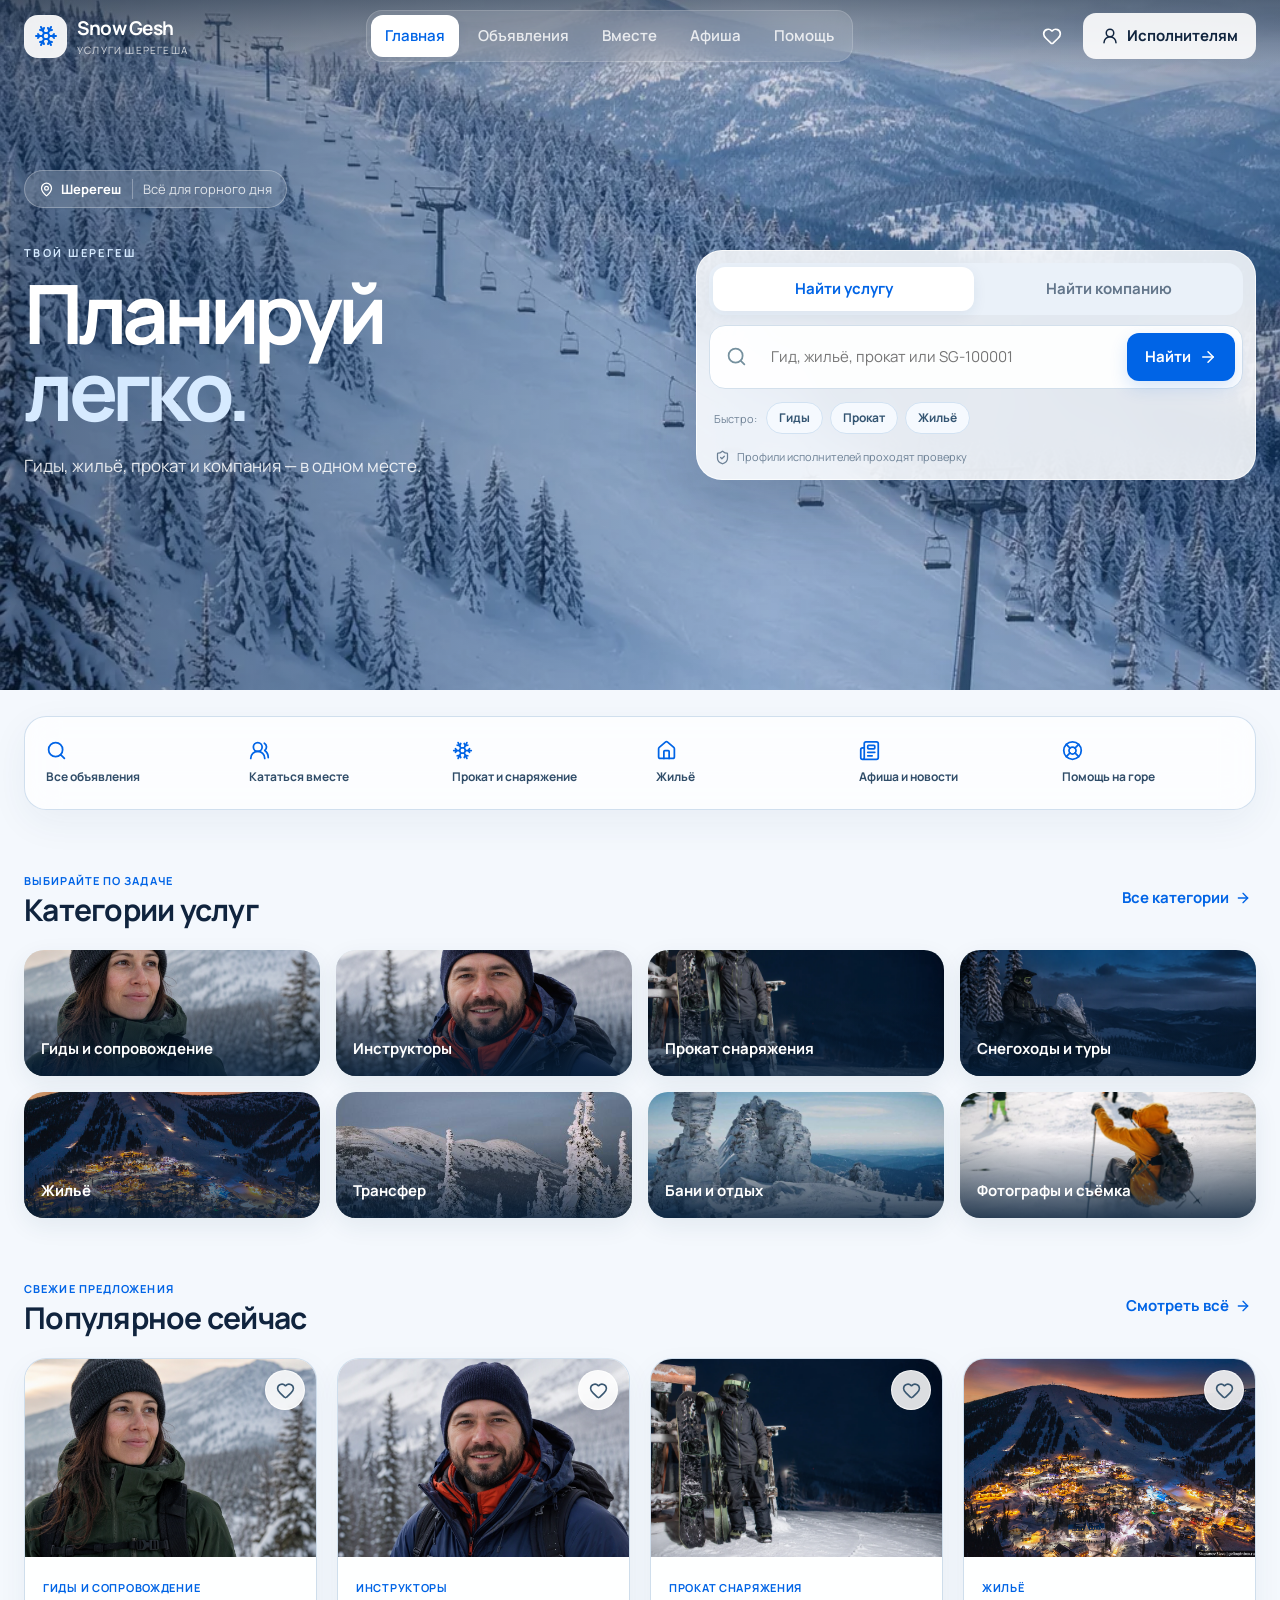
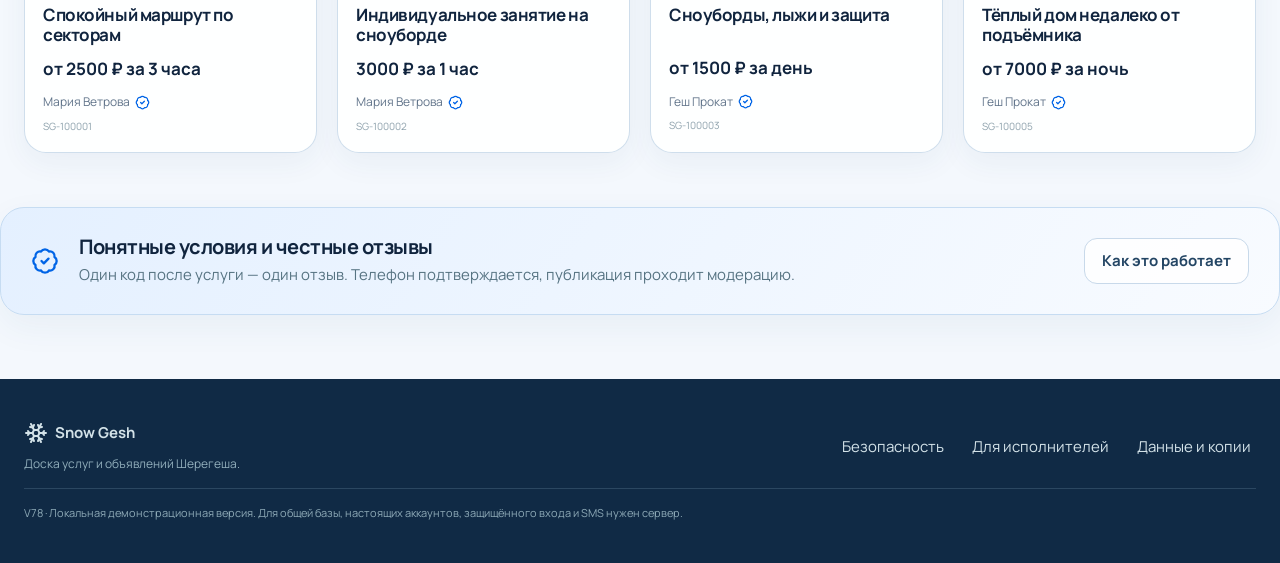
==== commit eca4ac05: "Publish Snow Gesh V78" ====
--- a/index.html
+++ b/index.html
@@ -10,8 +10,8 @@
     <link rel="apple-touch-icon" href="/icon-192.png" />
     <link rel="preload" href="/fonts/manrope-regular.ttf" as="font" type="font/ttf" crossorigin />
     <title>Snow Gesh — услуги и объявления Шерегеша</title>
-    <script type="module" crossorigin src="/assets/index-CsiwcdEX.js"></script>
-    <link rel="stylesheet" crossorigin href="/assets/index-B3B-x8NL.css">
+    <script type="module" crossorigin src="/assets/index-92aUebh7.js"></script>
+    <link rel="stylesheet" crossorigin href="/assets/index-OdUlXCXL.css">
   </head>
   <body>
     <div id="root"></div>
--- a/assets/index-OdUlXCXL.css
+++ b/assets/index-OdUlXCXL.css
@@ -0,0 +1 @@
+@font-face{font-family:Manrope;src:url(/fonts/manrope-regular.ttf) format("truetype");font-weight:400;font-display:swap}@font-face{font-family:Manrope;src:url(/fonts/manrope-semibold.ttf) format("truetype");font-weight:600;font-display:swap}@font-face{font-family:Manrope;src:url(/fonts/manrope-bold.ttf) format("truetype");font-weight:700 800;font-display:swap}*{box-sizing:border-box}html{scroll-behavior:smooth}body{margin:0;min-width:320px;background:#edf5f8;color:#17384a;font-family:Manrope,-apple-system,BlinkMacSystemFont,Segoe UI,sans-serif;font-size:15px;line-height:1.55}button,input,textarea,select{font:inherit}button,a{-webkit-tap-highlight-color:transparent}button{cursor:pointer}button:disabled{cursor:not-allowed;opacity:.5}a{color:inherit;text-decoration:none}img{display:block;max-width:100%}h1,h2,h3,p{margin-top:0}h1,h2,h3{line-height:1.16;letter-spacing:-.025em}button:focus-visible,a:focus-visible,input:focus-visible,textarea:focus-visible,select:focus-visible{outline:3px solid #56b9e5;outline-offset:3px}.app-shell{min-height:100vh}.skip-link{position:fixed;top:-100px;left:16px;z-index:1000;background:#fff;padding:12px}.skip-link:focus{top:12px}.site-header{height:76px;display:flex;align-items:center;gap:34px;padding:0 max(24px,calc((100vw - 1240px)/2));background:#f8fcfef0;border-bottom:1px solid #dce9ef;position:sticky;top:0;z-index:40;-webkit-backdrop-filter:blur(16px);backdrop-filter:blur(16px)}.brand{display:flex;align-items:center;gap:10px;border:0;background:none;color:#153f58;padding:0;text-align:left;flex-shrink:0}.brand-mark{display:grid;place-items:center;width:43px;height:43px;background:#168abb;color:#fff;border-radius:13px}.brand strong{display:block;font-size:19px;letter-spacing:-.04em}.brand small{display:block;font-size:10px;text-transform:uppercase;letter-spacing:.12em;color:#6d8a99}.desktop-nav{display:flex;gap:5px;margin:auto}.desktop-nav button{border:0;background:none;padding:10px 13px;color:#577181;border-radius:10px;font-weight:600}.desktop-nav button.active{color:#087ba9;background:#e4f3fa}.header-actions{display:flex;align-items:center;gap:9px}.header-favorite{position:relative;border:0;background:none;display:grid;place-items:center;width:44px;height:44px;color:#31566b}.header-favorite span{position:absolute;right:1px;top:1px;background:#087ba9;color:#fff;min-width:17px;height:17px;border-radius:9px;font-size:10px;display:grid;place-items:center}.button{min-height:44px;border-radius:11px;border:1px solid transparent;padding:10px 17px;display:inline-flex;align-items:center;justify-content:center;gap:8px;font-weight:700;transition:background .18s,transform .18s}.button:active{transform:translateY(1px)}.button.primary{background:#087fae;color:#fff}.button.primary:hover{background:#066d96}.button.secondary{background:#fff;border-color:#cfdee6;color:#274d62}.button.danger{background:#d84949;color:#fff}.button.full{width:100%}.account-button{background:#e6f2f7;color:#20536d}.mobile-menu-button{display:none;width:44px;height:44px;border:0;background:none;color:#234f66}.mobile-menu{display:none}.offline-banner{background:#fff0c9;padding:8px;text-align:center;font-size:13px;display:flex;align-items:center;justify-content:center;gap:8px}.hero{min-height:510px;background:linear-gradient(90deg,#e6f5fbf7,#e4f4fbd6 42%,#e5f4f92e),url(/media/sheregesh-static-ice-morning.webp) center 47% / cover no-repeat;display:flex;align-items:center}.hero-inner{width:min(1240px,calc(100% - 48px));margin:auto;padding:58px 0 68px}.weather-pill{display:inline-flex;align-items:center;gap:7px;background:#ffffffd1;padding:7px 12px;border-radius:8px;font-weight:700;font-size:13px}.weather-pill span{font-weight:500;color:#69828f;border-left:1px solid #c7d8df;margin-left:4px;padding-left:10px}.hero h1{font-size:clamp(42px,5vw,68px);margin:24px 0 15px;color:#123e57;letter-spacing:-.055em}.hero h1 em{font-style:normal;color:#0c89b9}.hero-inner>p{font-size:18px;color:#4a697a;margin-bottom:28px}.hero-search{display:flex;align-items:center;gap:12px;background:#fff;padding:8px 8px 8px 18px;border-radius:16px;box-shadow:0 12px 45px #1b516b21;max-width:720px}.hero-search>svg{color:#75909e;flex-shrink:0}.hero-search input{border:0;outline:0;flex:1;min-width:0;height:48px;color:#17384a}.hero-note{display:flex;align-items:center;gap:7px;margin-top:16px;font-size:12px;color:#547180}.quick-section,.home-section,.page-section,.detail-page,.profile-page,.cabinet-page,.admin-page{width:min(1240px,calc(100% - 48px));margin-left:auto;margin-right:auto}.quick-section{margin-top:-25px;position:relative;z-index:2}.quick-grid{display:grid;grid-template-columns:repeat(6,1fr);background:#fff;border:1px solid #e1ebef;border-radius:16px;padding:10px;box-shadow:0 12px 30px #1d485e14}.quick-grid button{border:0;background:#fff;min-height:76px;padding:12px;display:flex;flex-direction:column;align-items:flex-start;justify-content:center;gap:7px;color:#2e586e;border-right:1px solid #e7eef2;position:relative;text-align:left;font-size:12px;font-weight:700}.quick-grid button:last-child{border:0}.quick-grid button>svg:first-child{color:#1189b7}.quick-grid button>svg:last-child{display:none}.quick-grid button:hover{background:#f0f8fb}.home-section{padding:52px 0 0}.section-row{display:flex;align-items:center;justify-content:space-between;gap:20px;margin-bottom:22px}.section-row h2{margin:2px 0 0;font-size:27px}.section-row p{margin:5px 0 0;color:#6a8492}.section-kicker{display:inline-flex;align-items:center;gap:6px;color:#1281aa;text-transform:uppercase;letter-spacing:.1em;font-size:11px;font-weight:800}.text-button{border:0;background:none;color:#087fae;display:inline-flex;align-items:center;gap:6px;font-weight:700;min-height:44px;padding:5px}.category-grid{display:grid;grid-template-columns:repeat(4,1fr);gap:14px}.category-grid button{height:112px;position:relative;overflow:hidden;border:0;border-radius:13px;padding:0;background:#d9e9ef}.category-grid img{width:100%;height:100%;-o-object-fit:cover;object-fit:cover;transition:transform .25s}.category-grid button:after{content:"";position:absolute;inset:35% 0 0;background:linear-gradient(transparent,#092635cc)}.category-grid span{position:absolute;z-index:1;bottom:13px;left:14px;color:#fff;font-weight:700;text-align:left}.category-grid button:hover img{transform:scale(1.035)}.ad-grid{display:grid;grid-template-columns:repeat(4,1fr);gap:18px}.ad-card{background:#fff;border:1px solid #dfe9ee;border-radius:15px;overflow:hidden;position:relative;min-width:0}.ad-image{display:block;border:0;padding:0;width:100%;height:188px;background:#dce8ed;position:relative}.ad-image img{width:100%;height:100%;-o-object-fit:cover;object-fit:cover}.favorite-button{position:absolute;right:11px;top:11px;width:40px;height:40px;border:0;border-radius:50%;background:#fffffff0;color:#49697b;display:grid;place-items:center}.favorite-button.active{color:#0785b5}.ad-card-content{display:block;text-align:left;border:0;background:none;width:100%;padding:16px}.ad-category{font-size:11px;text-transform:uppercase;letter-spacing:.065em;font-weight:800;color:#2184aa}.ad-card h3{font-size:17px;margin:7px 0 11px;min-height:39px}.ad-price{display:block;font-size:17px;color:#123f58;margin-bottom:11px}.ad-provider{display:flex;align-items:center;gap:5px;color:#5b7684;font-size:12px}.ad-provider svg{color:#0c94c3}.ad-card-content>small{display:block;color:#8ca0ab;font-size:10px;margin-top:7px}.checking-label{position:absolute;left:10px;top:10px;background:#fff2c9;color:#755814;font-size:11px;padding:5px 8px;border-radius:6px;font-weight:700}.trust-strip{margin:54px 0 64px;background:#dceef5;border-radius:16px;padding:27px 30px;display:flex;align-items:center;gap:20px}.trust-strip>svg{color:#0a88b5;flex-shrink:0}.trust-strip h2{font-size:20px;margin-bottom:5px}.trust-strip p{margin:0;color:#567382}.trust-strip .button{margin-left:auto;flex-shrink:0}.page-section,.detail-page,.profile-page,.cabinet-page,.admin-page{padding-top:42px;padding-bottom:70px;min-height:65vh}.page-heading{max-width:750px;margin-bottom:28px}.page-heading h1{font-size:38px;margin:8px 0 10px}.page-heading p{color:#617d8b;font-size:16px;margin:0}.catalog-tools{display:grid;grid-template-columns:1fr 235px 190px;gap:10px;background:#fff;padding:12px;border:1px solid #dce8ed;border-radius:14px}.search-field{display:flex;align-items:center;gap:10px;background:#fff;border:1px solid #ccdde5;border-radius:10px;padding:0 13px;min-height:46px}.search-field svg{color:#73909e;flex-shrink:0}.search-field input{border:0;outline:0;min-width:0;width:100%;height:44px}input,textarea,select{border:1px solid #cbdde5;border-radius:9px;background:#fff;color:#17384a;padding:11px 12px;min-height:44px;width:100%}textarea{resize:vertical}select{cursor:pointer}.results-line{display:flex;justify-content:space-between;align-items:center;padding:20px 0;color:#6b8390;font-size:13px}.results-line button{display:flex;align-items:center;gap:4px;background:none;border:0;color:#087fae}.split-heading{display:flex;align-items:center;justify-content:space-between;gap:25px}.split-heading .button{flex-shrink:0}.companion-list{display:grid;grid-template-columns:repeat(2,1fr);gap:18px}.companion-card{background:#fff;border:1px solid #dce8ed;border-radius:15px;padding:24px}.companion-top{display:flex;justify-content:space-between;align-items:center}.ad-number{font-size:11px;color:#7f96a1;letter-spacing:.05em}.companion-card h2{font-size:21px;margin:12px 0 9px}.companion-card>p{color:#5d7886}.companion-meta{display:grid;grid-template-columns:1fr 1fr;gap:9px;margin:18px 0;color:#466878;font-size:13px}.companion-meta span{display:flex;align-items:center;gap:7px}.contact-area{padding-top:15px;border-top:1px solid #e2ebef}.contact-buttons{display:flex;flex-wrap:wrap;gap:8px}.contact-copy{display:flex;flex-wrap:wrap;gap:8px;margin-top:10px}.contact-copy button{border:0;background:none;color:#587685;display:flex;gap:5px;align-items:center;padding:4px 0;font-size:12px}.news-grid{display:grid;grid-template-columns:1fr 1fr;gap:22px}.news-card{background:#fff;border:1px solid #dce8ed;border-radius:15px;overflow:hidden}.news-card>img{width:100%;height:250px;-o-object-fit:cover;object-fit:cover}.news-card>div{padding:23px}.news-card h2{margin:11px 0;font-size:23px}.news-card p{color:#587483}.news-card small{display:flex;align-items:center;gap:6px;flex-wrap:wrap;color:#738b97}.badge{display:inline-block;background:#e1f1f8;color:#11799f;font-size:11px;font-weight:800;padding:4px 8px;border-radius:5px}.empty-state{text-align:center;padding:55px 20px;color:#6b8490;background:#ffffff80;border-radius:16px}.empty-state>svg{width:38px;height:38px;color:#67a9c4}.empty-state h2{color:#264e63;margin:15px 0 8px}.empty-state .button{margin-top:12px}.back-button{display:inline-flex;align-items:center;gap:7px;background:none;border:0;color:#4e7183;min-height:44px;padding:0;margin-bottom:18px}.detail-layout{display:grid;grid-template-columns:minmax(0,1.15fr) minmax(350px,.85fr);gap:34px}.detail-main-image{height:500px;border-radius:18px;overflow:hidden;position:relative;background:#dce9ef}.detail-main-image>img{width:100%;height:100%;-o-object-fit:cover;object-fit:cover}.gallery-arrow{position:absolute;top:50%;width:44px;height:44px;border-radius:50%;border:0;background:#ffffffe6;display:grid;place-items:center;color:#234d63}.gallery-arrow.left{left:14px}.gallery-arrow.right{right:14px}.thumbnails{display:flex;gap:8px;margin-top:10px;overflow:auto}.thumbnails button{width:75px;height:60px;flex-shrink:0;padding:0;border:2px solid transparent;border-radius:8px;overflow:hidden;background:none}.thumbnails button.active{border-color:#118bb8}.thumbnails img{width:100%;height:100%;-o-object-fit:cover;object-fit:cover}.detail-info{background:#fff;border:1px solid #dce8ed;border-radius:18px;padding:28px;align-self:start}.detail-info h1{font-size:31px;margin:8px 0 14px}.detail-price{display:block;font-size:24px;margin-bottom:20px}.detail-description{color:#506f7f;white-space:pre-line}.detail-meta{display:flex;flex-direction:column;gap:6px;font-size:12px;color:#77909d;margin:18px 0}.detail-meta span{display:flex;align-items:center;gap:6px}.detail-provider{border:0;border-top:1px solid #e0eaef;border-bottom:1px solid #e0eaef;background:none;width:100%;padding:15px 0;display:flex;align-items:center;gap:12px;text-align:left}.detail-provider img{width:46px;height:46px;border-radius:50%;-o-object-fit:cover;object-fit:cover}.detail-provider span{flex:1}.detail-provider strong,.detail-provider small{display:block}.detail-provider small{color:#728996;font-size:11px}.detail-provider>svg{color:#0b8eb9}.rating-line{display:flex;align-items:center;gap:8px;margin:12px 0}.rating-line>span:last-child{font-size:12px;color:#708995}.stars{display:inline-flex;color:#e6a92c;gap:1px;align-items:center}.stars-input{gap:4px}.stars-input button{border:0;background:none;color:inherit;padding:3px;min-width:38px;min-height:38px}.detail-secondary{display:flex;flex-wrap:wrap;gap:7px;margin:12px 0}.detail-secondary .button{font-size:12px;padding:8px 11px}.safety-note{display:flex;align-items:flex-start;gap:8px;color:#68808c;font-size:12px;margin:15px 0 0}.safety-note svg{flex-shrink:0;margin-top:2px}.public-profile-head{background:#fff;border:1px solid #dce8ed;border-radius:17px;padding:26px;display:flex;gap:22px;align-items:center}.public-profile-head>img{width:110px;height:110px;border-radius:50%;-o-object-fit:cover;object-fit:cover}.public-profile-head>div{flex:1}.public-profile-head h1{margin:8px 0;font-size:33px}.public-profile-head p{color:#5f7c8b;margin-bottom:4px}.profile-page>.contact-area{background:#fff;padding:18px 24px;margin:12px 0 35px;border-radius:13px}.profile-reviews{margin-bottom:35px}.review{background:#fff;border-bottom:1px solid #dfe9ee;padding:18px 0}.review>div{display:flex;align-items:center;gap:10px;flex-wrap:wrap}.review small{display:flex;align-items:center;gap:4px;color:#67818e}.review p{margin:10px 0 0}.review blockquote{margin:12px 0 0;background:#edf6f9;padding:12px;border-radius:8px;color:#506e7d}.status{display:inline-flex;align-items:center;border-radius:5px;padding:4px 7px;font-size:10px;font-weight:800;background:#e6eef2;color:#55717f}.status.approved{background:#dff3e9;color:#21734d}.status.pending,.status.changes{background:#fff0c8;color:#806014}.status.blocked,.status.rejected{background:#fde4e4;color:#a23b3b}.help-grid{display:grid;grid-template-columns:1fr 1fr;gap:16px}.help-grid article{background:#fff;border:1px solid #dce8ed;border-radius:14px;padding:24px}.help-grid article>svg{color:#0b88b5}.help-grid h2{font-size:19px;margin:13px 0 8px}.help-grid p{color:#5c7785;margin:0}.emergency-card{background:#173f54;color:#fff;border-radius:15px;padding:24px 28px;display:flex;align-items:center;justify-content:space-between;margin-bottom:22px}.emergency-card span,.emergency-card strong{display:block}.emergency-card strong{font-size:34px}.emergency-card p{margin:5px 0 0;color:#c4d8e1}.help-links{display:flex;gap:10px;margin-top:22px}.account-guest{max-width:960px}.account-actions{background:#fff;border:1px solid #dce8ed;border-radius:16px;padding:28px;text-align:center}.account-actions .button{margin:auto}.account-actions p{margin:10px 0 0;color:#728b97;font-size:12px}.account-benefits{display:grid;grid-template-columns:repeat(3,1fr);gap:15px;margin:18px 0}.account-benefits>span{background:#e2f0f5;padding:22px;border-radius:13px;color:#5f7a88}.account-benefits svg{display:block;color:#1186b0;margin-bottom:12px}.account-benefits strong{display:block;color:#20485d;margin-bottom:5px}.account-secondary{display:flex;gap:10px}.account-secondary button{border:0;background:none;display:flex;gap:7px;align-items:center;color:#527586;min-height:44px}.modal-backdrop{position:fixed;inset:0;background:#0b23309e;z-index:100;display:flex;align-items:center;justify-content:center;padding:25px}.modal{background:#f7fbfd;width:min(540px,100%);max-height:90vh;border-radius:17px;overflow:hidden;box-shadow:0 24px 80px #0003;display:flex;flex-direction:column}.modal-wide{width:min(960px,100%)}.modal>header{display:flex;align-items:center;justify-content:space-between;padding:18px 22px;border-bottom:1px solid #dbe8ed;background:#fff}.modal>header h2{margin:0;font-size:20px}.icon-button{width:44px;height:44px;border:0;background:none;display:grid;place-items:center;color:#4c6c7d}.modal-content{padding:24px;overflow:auto}.form-grid{display:grid;gap:15px}.form-grid label{display:grid;gap:6px;font-weight:700;font-size:12px;color:#365a6c}.form-grid label small{font-weight:400;color:#738b97}.form-two{display:grid;grid-template-columns:1fr 1fr;gap:12px}.form-error{background:#fde8e8;color:#a03737;padding:10px 12px;border-radius:8px;margin:0}.local-notice{background:#eaf4f8;border:1px solid #d3e6ee;border-radius:9px;padding:12px 14px;color:#557281;font-size:12px;display:flex;gap:7px;align-items:flex-start}.local-notice svg{flex-shrink:0}.success-message{color:#23724e;background:#e0f3e9;padding:10px;border-radius:8px;display:flex;gap:7px;align-items:center}.segmented{display:grid;grid-template-columns:1fr 1fr;background:#e5eff3;padding:4px;border-radius:10px;margin-bottom:15px}.segmented button{border:0;background:none;min-height:40px;border-radius:8px;color:#5e7987;font-weight:700}.segmented button.active{background:#fff;color:#0b7fa9;box-shadow:0 2px 7px #143d5014}.auth-layout{display:grid;grid-template-columns:.8fr 1.2fr;gap:30px}.auth-intro h1{font-size:29px;margin:12px 0}.auth-intro p{color:#5f7c8b}.auth-steps{display:flex;flex-wrap:wrap;align-items:center;gap:8px;font-size:11px;color:#587684}.auth-steps span{display:flex;align-items:center;gap:5px}.auth-steps b{display:grid;place-items:center;width:23px;height:23px;background:#dff0f7;border-radius:50%;color:#087ea8}.input-icon{position:relative}.input-icon svg{position:absolute;left:12px;top:13px;color:#79929e}.input-icon input{padding-left:39px}.inline-field{display:flex;gap:7px}.inline-field .button{flex-shrink:0}.contact-fields{border:1px solid #d9e7ed;border-radius:11px;padding:15px;display:grid;gap:12px}.contact-fields legend{font-weight:800;padding:0 6px}.contact-fields>small{color:#698490}.settings-content{display:grid;gap:12px}.toast{position:fixed;bottom:25px;left:50%;transform:translate(-50%);z-index:200;background:#173f54;color:#fff;padding:13px 18px;border-radius:11px;box-shadow:0 8px 35px #0003;display:flex;align-items:center;gap:9px;max-width:calc(100% - 30px);font-size:13px}.cabinet-head{display:flex;align-items:center;gap:22px;background:#fff;padding:25px;border:1px solid #dce8ed;border-radius:16px}.cabinet-head>img{width:92px;height:92px;-o-object-fit:cover;object-fit:cover;border-radius:50%}.cabinet-head>div{flex:1}.cabinet-head h1{margin:7px 0;font-size:30px}.cabinet-head p{color:#607c8a;margin-bottom:6px}.cabinet-rating{display:flex;align-items:center;gap:7px}.cabinet-rating>span:last-child{font-size:12px;color:#6b8390}.cabinet-tabs,.admin-tabs{display:flex;gap:6px;margin:20px 0;overflow:auto;padding-bottom:3px}.cabinet-tabs button,.admin-tabs button{border:1px solid #d7e5eb;background:#fff;min-height:44px;padding:9px 14px;border-radius:9px;display:flex;align-items:center;gap:7px;white-space:nowrap;color:#557483}.cabinet-tabs button.active,.admin-tabs button.active{background:#0c83ae;color:#fff;border-color:#0c83ae}.cabinet-ads{display:grid;gap:12px}.cabinet-ads>article{display:grid;grid-template-columns:130px 1fr;background:#fff;border:1px solid #dce8ed;border-radius:13px;overflow:hidden}.cabinet-ads>article>img{width:130px;height:100%;-o-object-fit:cover;object-fit:cover}.cabinet-ad-body{padding:16px}.cabinet-ad-body h3{margin:8px 0;font-size:18px}.cabinet-ad-body>strong{display:block}.cabinet-ad-body small{display:flex;align-items:center;gap:5px;color:#718995;margin:7px 0}.cabinet-ad-actions{display:flex;flex-wrap:wrap;gap:5px}.cabinet-ad-actions button{border:0;background:#e9f3f7;color:#365e72;padding:7px 9px;border-radius:7px;display:flex;align-items:center;gap:4px;font-size:11px;min-height:34px}.code-list{display:flex;flex-wrap:wrap;gap:10px;margin-bottom:30px}.code-list>span{background:#fff;border:1px solid #d8e7ed;border-radius:9px;padding:10px 15px;display:flex;flex-direction:column}.code-list>span.used{opacity:.55}.code-list strong{letter-spacing:.14em}.code-list small{font-size:10px;color:#6c8490}.reply-form{display:flex;gap:7px;margin-top:12px}.reply-form .button{flex-shrink:0}.profile-editor{background:#fff;padding:24px;border-radius:14px;max-width:700px}.profile-editor dl>div{display:flex;justify-content:space-between;padding:11px 0;border-bottom:1px solid #e3edf1;gap:15px}.profile-editor dt{color:#728a96}.profile-editor dd{margin:0;text-align:right;overflow-wrap:anywhere}.logout-button{margin-top:20px}.admin-role{display:flex;align-items:center;gap:10px;margin-top:16px;font-size:12px;font-weight:700}.admin-role select{width:auto;min-width:170px}.admin-stats{display:grid;grid-template-columns:repeat(3,1fr);gap:12px}.admin-stats>span{background:#fff;padding:17px;border-radius:11px;display:flex;align-items:center;gap:9px;color:#5c7886}.admin-stats b{font-size:24px;color:#173f54}.admin-list{display:grid;gap:12px}.admin-list>article{background:#fff;border:1px solid #dce8ed;border-radius:12px;padding:19px;display:flex;align-items:center;justify-content:space-between;gap:20px}.admin-list h3{margin:8px 0;font-size:18px}.admin-list p{margin:5px 0;color:#5a7785}.admin-list small{color:#748b97}.admin-actions{display:flex;gap:7px;flex-wrap:wrap;justify-content:flex-end}.admin-reason{background:#fff0d0;padding:8px;border-radius:6px}.admin-news-form{background:#fff;padding:20px;border-radius:12px;margin-bottom:18px}.history-list{display:grid;gap:8px}.history-list article{background:#fff;padding:14px 17px;border-radius:10px;display:flex;gap:12px}.history-list p{margin:4px 0;color:#607c89}.history-list small{color:#7a909b}.qr-view{text-align:center}.qr-view img{margin:10px auto 18px;max-width:280px;width:100%;border:1px solid #d5e5ec;border-radius:12px}.qr-view p{color:#627e8c}.qr-view .button{margin:4px}footer{background:#173c50;color:#d3e2e8;padding:34px max(24px,calc((100vw - 1240px)/2));display:grid;grid-template-columns:1fr auto;gap:15px}.footer-brand{display:grid;grid-template-columns:auto 1fr;align-items:center;gap:7px}.footer-brand p{grid-column:1/-1;margin:3px 0 0;color:#91aebb;font-size:12px}footer>div:nth-child(2){display:flex;gap:18px}footer button{border:0;background:none;color:#d3e2e8;padding:5px}footer>p{grid-column:1/-1;border-top:1px solid #315467;padding-top:15px;margin:0;color:#8eaab7;font-size:11px}.bottom-nav{display:none}@media(max-width:1024px){.site-header{padding:0 24px;gap:20px}.desktop-nav button{padding:9px}.ad-grid,.quick-grid{grid-template-columns:repeat(3,1fr)}.quick-grid button{border-bottom:1px solid #e7eef2}.category-grid{grid-template-columns:repeat(4,1fr)}.detail-main-image{height:420px}.detail-layout{gap:20px}.detail-info{padding:22px}.hero-inner{padding-left:10px}.desktop-nav{gap:0}.account-button span{display:none}}@media(max-width:768px){body{font-size:14px;padding-bottom:67px}.site-header{height:64px;padding:0 16px;justify-content:space-between}.brand-mark{width:38px;height:38px}.brand strong{font-size:17px}.brand small{font-size:9px}.desktop-nav,.account-button{display:none}.header-actions{gap:2px}.mobile-menu-button{display:grid;place-items:center}.mobile-menu{display:grid;position:fixed;top:64px;left:0;right:0;background:#fff;z-index:39;padding:10px 16px 16px;box-shadow:0 10px 25px #16394b26}.mobile-menu button{display:flex;align-items:center;gap:10px;border:0;border-bottom:1px solid #e5edf1;background:none;min-height:48px;text-align:left;color:#345c70}.mobile-menu button svg:last-child{margin-left:auto}.hero{min-height:490px;background-position:62% center}.hero-inner{width:calc(100% - 32px);padding:42px 0 55px}.hero h1{font-size:42px}.hero-inner>p{font-size:15px;max-width:340px}.hero-search{padding:7px 7px 7px 13px;gap:8px}.hero-search .button{padding:10px 13px}.hero-search .button svg{display:none}.hero-search input{font-size:13px}.quick-section,.home-section,.page-section,.detail-page,.profile-page,.cabinet-page,.admin-page{width:calc(100% - 30px)}.quick-grid{grid-template-columns:1fr 1fr;padding:6px}.quick-grid button{min-height:65px;border:0!important}.quick-grid button>svg:last-child{display:block;position:absolute;right:10px}.home-section{padding-top:38px}.category-grid{grid-template-columns:1fr 1fr;gap:10px}.category-grid button{height:102px}.ad-grid{grid-template-columns:1fr 1fr;gap:11px}.ad-image{height:150px}.ad-card-content{padding:13px}.ad-card h3,.ad-price{font-size:15px}.section-row h2{font-size:23px}.section-row .text-button{font-size:12px}.trust-strip{margin:40px 0;padding:22px;align-items:flex-start;flex-wrap:wrap}.trust-strip .button{margin-left:0}.page-section,.detail-page,.profile-page,.cabinet-page,.admin-page{padding-top:27px;padding-bottom:40px}.page-heading h1{font-size:31px}.catalog-tools{grid-template-columns:1fr 1fr}.catalog-tools .search-field{grid-column:1/-1}.split-heading{display:block}.split-heading .button{margin-bottom:20px}.companion-list,.news-grid,.help-grid,.detail-layout{grid-template-columns:1fr}.detail-main-image{height:390px}.detail-info h1{font-size:27px}.public-profile-head{align-items:flex-start;flex-wrap:wrap;padding:20px}.public-profile-head>img{width:75px;height:75px}.public-profile-head h1{font-size:26px}.public-profile-head>.button{width:100%}.emergency-card{padding:20px}.account-benefits{grid-template-columns:1fr}.account-secondary{flex-direction:column}.modal-backdrop{padding:0;align-items:flex-end}.modal,.modal-wide{width:100%;max-height:94vh;border-radius:18px 18px 0 0}.modal-content{padding:19px}.auth-layout{grid-template-columns:1fr}.auth-intro{display:none}.cabinet-head{align-items:flex-start;flex-wrap:wrap;padding:19px}.cabinet-head>img{width:65px;height:65px}.cabinet-head h1{font-size:24px}.cabinet-head>.button{width:100%}.cabinet-ads>article{grid-template-columns:95px 1fr}.cabinet-ads>article>img{width:95px}.admin-list>article{display:block}.admin-actions{justify-content:flex-start;margin-top:12px}.admin-stats>span{padding:12px;flex-wrap:wrap;font-size:11px}.admin-stats b{font-size:20px}.bottom-nav{position:fixed;display:grid;grid-template-columns:repeat(5,1fr);left:0;right:0;bottom:0;z-index:50;background:#fcfefff7;border-top:1px solid #d7e5eb;padding:5px 4px max(5px,env(safe-area-inset-bottom));-webkit-backdrop-filter:blur(12px);backdrop-filter:blur(12px)}.bottom-nav button{border:0;background:none;color:#6b8491;min-height:52px;display:flex;flex-direction:column;align-items:center;justify-content:center;gap:2px;font-size:9px}.bottom-nav button.active{color:#087fae}.toast{bottom:77px;width:-moz-max-content;width:max-content}footer{padding:28px 20px;grid-template-columns:1fr}footer>div:nth-child(2){flex-wrap:wrap;gap:8px}footer>p{grid-column:1}}@media(max-width:420px){.hero h1{font-size:37px}.weather-pill span{display:none}.hero-search .button{font-size:0;min-width:46px}.hero-search .button svg{display:block}.ad-grid{grid-template-columns:1fr}.ad-image{height:210px}.ad-card h3{min-height:0}.companion-meta,.form-two{grid-template-columns:1fr}.detail-main-image{height:310px}.detail-info{padding:18px}.contact-buttons{display:grid}.contact-buttons .button{width:100%}.cabinet-ads>article{grid-template-columns:1fr}.cabinet-ads>article>img{width:100%;height:160px}.inline-field{flex-wrap:wrap}.inline-field input{flex:1;min-width:150px}.public-profile-head>div{min-width:180px}.emergency-card{display:block}.emergency-card .button{margin-top:15px}.reply-form{display:grid}}@media(prefers-reduced-motion:reduce){*{scroll-behavior:auto!important;transition:none!important}}:root{--ice-bg: #f4f8fd;--ice-ink: #10243e;--ice-blue: #0064e6;--ice-blue-dark: #0052bd;--ice-soft: #e8f2ff;--ice-line: #c8d9ea;--ice-muted: #62758b;--ice-panel: rgba(255, 255, 255, .82);--ice-shadow: 0 18px 50px rgba(38, 74, 111, .1)}body{background:var(--ice-bg);color:var(--ice-ink)}::-moz-selection{background:#cde4ff;color:var(--ice-ink)}::selection{background:#cde4ff;color:var(--ice-ink)}button,a,input,textarea,select{transition:border-color .18s,background .18s,color .18s,box-shadow .18s,transform .18s}button:focus-visible,a:focus-visible,input:focus-visible,textarea:focus-visible,select:focus-visible{outline-color:#69a8ff}.site-header{height:72px;background:#fafdffe0;border-bottom:1px solid rgba(184,208,229,.65);box-shadow:0 4px 22px #2044670a;-webkit-backdrop-filter:blur(22px) saturate(140%);backdrop-filter:blur(22px) saturate(140%)}.page-home .site-header{position:absolute;left:0;right:0;background:linear-gradient(rgba(7,25,48,.48),transparent);border:0;box-shadow:none;-webkit-backdrop-filter:none;backdrop-filter:none}.brand{color:var(--ice-ink)}.page-home .brand{color:#fff}.brand-mark{background:var(--ice-blue);border-radius:14px;box-shadow:inset 0 0 0 1px #fff3}.page-home .brand-mark{background:#ffffffeb;color:var(--ice-blue);-webkit-backdrop-filter:blur(12px);backdrop-filter:blur(12px)}.brand small{color:var(--ice-muted)}.page-home .brand small{color:#ffffffc7}.desktop-nav{padding:4px;border-radius:16px;background:#e6eff9a8}.desktop-nav button{color:#52677d;border-radius:12px;padding:9px 14px}.desktop-nav button.active{color:var(--ice-blue);background:#fff;box-shadow:0 3px 12px #1d446914}.page-home .desktop-nav{background:#ffffff1f;border:1px solid rgba(255,255,255,.16);-webkit-backdrop-filter:blur(16px);backdrop-filter:blur(16px)}.page-home .desktop-nav button{color:#ffffffd1}.page-home .desktop-nav button.active{color:var(--ice-blue);background:#fff}.header-favorite,.mobile-menu-button{color:#34516d;border-radius:13px}.header-favorite:hover,.mobile-menu-button:hover{background:var(--ice-soft)}.page-home .header-favorite,.page-home .mobile-menu-button{color:#fff}.header-favorite span{background:var(--ice-blue);border:2px solid white}.account-button{background:var(--ice-soft);color:var(--ice-blue)}.page-home .account-button{color:var(--ice-ink);background:#ffffffe6}.button{border-radius:13px;min-height:46px}.button.primary{background:var(--ice-blue);color:#fff;box-shadow:0 7px 18px #0064e629}.button.primary:hover{background:var(--ice-blue-dark);box-shadow:0 9px 22px #0064e638}.button.secondary{color:#234564;background:#ffffffdb;border-color:var(--ice-line)}.button.secondary:hover{border-color:#83afe0;background:#fff}.button.danger{background:#d84a57}.hero{min-height:690px;position:relative;display:block;background:#173454;overflow:hidden}.hero-photo{position:absolute;inset:0;background:linear-gradient(90deg,#04142a6b,#051b340d 60%,#051b342e),url(/media/sheregesh-static-ice-morning.webp) center 48% / cover no-repeat}.hero-inner{width:min(1240px,calc(100% - 48px));padding:146px 0 58px;position:relative;display:grid;grid-template-columns:1fr 560px;align-items:end;gap:70px}.hero-copy{align-self:center;color:#fff;padding-top:24px}.weather-pill{background:#ffffff26;border:1px solid rgba(255,255,255,.28);color:#fff;border-radius:999px;padding:8px 14px;-webkit-backdrop-filter:blur(14px);backdrop-filter:blur(14px)}.weather-pill span{color:#fffc;border-color:#ffffff4d}.hero-eyebrow{display:block;margin-top:36px;font-size:11px;text-transform:uppercase;letter-spacing:.22em;font-weight:800;color:#d5eaff}.hero h1{color:#fff;font-size:clamp(64px,6.4vw,94px);line-height:.94;letter-spacing:-.065em;margin:14px 0 24px}.hero h1 em{color:#d6eaff}.hero-inner .hero-copy>p{color:#ffffffde;font-size:17px;max-width:400px;margin:0}.hero-widget{background:#ffffffdb;border:1px solid rgba(255,255,255,.72);border-radius:26px;padding:12px;box-shadow:0 28px 75px #04193640;-webkit-backdrop-filter:blur(24px) saturate(145%);backdrop-filter:blur(24px) saturate(145%)}.hero-tabs{display:grid;grid-template-columns:1fr 1fr;padding:4px;gap:4px;background:#eaf1f9;border-radius:16px;margin-bottom:10px}.hero-tabs button{border:0;min-height:44px;border-radius:12px;background:transparent;color:#62758a;font-weight:700}.hero-tabs button.active{background:#fff;color:var(--ice-blue);box-shadow:0 4px 14px #1c446c14}.hero-search{max-width:none;padding:7px 7px 7px 16px;border:1px solid #d3e0ec;border-radius:16px;box-shadow:none;background:#fffffff2}.hero-search:focus-within{border-color:#74aaf1;box-shadow:0 0 0 4px #0064e614}.hero-search input{color:var(--ice-ink);background:transparent}.hero-search input:disabled{color:#75879a;opacity:1}.hero-search .button{min-height:48px;border-radius:12px}.hero-quick{display:flex;align-items:center;flex-wrap:wrap;gap:7px;padding:13px 5px 4px}.hero-quick>span{font-size:11px;color:#718397;margin-right:2px}.hero-quick button{border:1px solid #d2e2f2;background:#f5f9fe;color:#345572;border-radius:999px;padding:6px 12px;font-size:12px;font-weight:700}.hero-quick button:hover{color:var(--ice-blue);border-color:#8dbbf6;background:#edf5ff}.hero-note{color:#6c8095;margin:10px 6px 1px;font-size:11px}.quick-section{margin-top:26px}.quick-grid{border:1px solid rgba(197,216,234,.8);border-radius:22px;background:#ffffffb8;box-shadow:0 12px 38px #244a6d0f;-webkit-backdrop-filter:blur(16px);backdrop-filter:blur(16px);padding:8px;gap:5px}.quick-grid button{background:transparent;border:0!important;border-radius:15px;min-height:76px;color:#304d69;padding:13px}.quick-grid button:hover{background:#edf5ff;color:var(--ice-blue)}.quick-grid button>svg:first-child{color:var(--ice-blue)}.home-section{padding-top:58px}.section-row h2{font-size:30px;color:var(--ice-ink)}.section-kicker{color:var(--ice-blue)}.text-button{color:var(--ice-blue);border-radius:10px}.text-button:hover{background:var(--ice-soft)}.category-grid{gap:16px}.category-grid button{border-radius:20px;height:126px;box-shadow:0 8px 24px #173a5a14}.category-grid button:after{background:linear-gradient(transparent,#051e39d4)}.category-grid span{bottom:16px;left:17px;right:12px}.ad-grid{gap:20px}.ad-card{border:1px solid rgba(195,214,232,.8);border-radius:22px;background:#ffffffe0;box-shadow:0 10px 30px #2244650e;transition:transform .2s,box-shadow .2s,border-color .2s}.ad-card:hover{transform:translateY(-3px);border-color:#a9c8e6;box-shadow:0 18px 42px #2244651c}.ad-image{height:198px}.favorite-button{background:#ffffffdb;color:#395771;border:1px solid rgba(255,255,255,.75);-webkit-backdrop-filter:blur(12px);backdrop-filter:blur(12px);box-shadow:0 5px 16px #0f2b491f}.favorite-button.active{color:var(--ice-blue);background:#fff}.ad-card-content{padding:18px}.ad-category{color:var(--ice-blue)}.ad-card h3{font-size:17px;color:var(--ice-ink)}.ad-price{color:var(--ice-ink)}.ad-provider{color:var(--ice-muted)}.ad-provider svg{color:var(--ice-blue)}.checking-label{background:#fff8def0;color:#775b16;border:1px solid rgba(234,206,128,.5);-webkit-backdrop-filter:blur(10px);backdrop-filter:blur(10px);border-radius:999px}.trust-strip{background:linear-gradient(125deg,#e4f0ff,#f8fbff);border:1px solid #c6dcf2;border-radius:24px;box-shadow:0 12px 35px #2a50730f}.trust-strip>svg{color:var(--ice-blue)}.page-section,.detail-page,.profile-page,.cabinet-page,.admin-page{padding-top:50px;padding-bottom:84px}.page-heading h1{font-size:44px;color:var(--ice-ink);letter-spacing:-.045em}.page-heading p{color:var(--ice-muted)}.catalog-tools{background:transparent;border:0;border-radius:0;padding:0;gap:12px;box-shadow:none}.catalog-tools:before{display:none;content:none}.search-field,input,textarea,select{border-color:var(--ice-line);border-radius:13px;color:var(--ice-ink);background:#ffffffe0}.search-field{min-height:52px}.search-field:focus-within,input:focus,textarea:focus,select:focus{border-color:#77aaf0;box-shadow:0 0 0 4px #0064e612}.search-field input{box-shadow:none;border:0;background:transparent}.results-line{padding:22px 2px}.results-line button{color:var(--ice-blue);padding:7px;border-radius:8px}.companion-card,.news-card,.help-grid article,.account-actions,.public-profile-head,.cabinet-head,.profile-editor,.admin-news-form{border:1px solid rgba(195,214,232,.8);border-radius:22px;background:#ffffffd9;box-shadow:0 10px 30px #2244650d}.companion-card{padding:26px}.companion-card h2{color:var(--ice-ink)}.companion-meta{padding:14px;background:#f2f7fc;border-radius:14px}.contact-area{border-color:#dce7f1}.contact-copy button{color:#526f89;border-radius:7px;padding:6px}.contact-copy button:hover{background:var(--ice-soft);color:var(--ice-blue)}.news-card>img{height:270px}.badge{color:var(--ice-blue);background:var(--ice-soft);border-radius:999px;padding:5px 10px}.empty-state{border:1px dashed #bcd2e7;background:#ffffffa6;border-radius:24px}.empty-state>svg{color:var(--ice-blue)}.empty-state h2{color:var(--ice-ink)}.back-button{color:#365571;background:#ffffffb3;border:1px solid #d0dfec;border-radius:999px;padding:8px 15px;min-height:42px;-webkit-backdrop-filter:blur(10px);backdrop-filter:blur(10px)}.detail-main-image{border-radius:26px;box-shadow:var(--ice-shadow)}.detail-info{border:1px solid rgba(195,214,232,.85);border-radius:26px;background:#ffffffde;box-shadow:var(--ice-shadow);-webkit-backdrop-filter:blur(18px);backdrop-filter:blur(18px);padding:30px}.detail-info h1{font-size:34px}.detail-provider{border-color:#dce7f1}.detail-provider>svg{color:var(--ice-blue)}.gallery-arrow{background:#ffffffd6;-webkit-backdrop-filter:blur(12px);backdrop-filter:blur(12px);color:var(--ice-blue);box-shadow:0 5px 16px #14314e26}.thumbnails button{border-radius:12px}.thumbnails button.active{border-color:var(--ice-blue)}.public-profile-head{padding:30px}.public-profile-head>img{border-radius:28px;width:122px;height:122px}.profile-page>.contact-area{border:1px solid #d3e1ee;border-radius:20px;background:#fffc}.review{background:transparent;border-color:#d9e5ef}.review blockquote{background:#eaf3ff;border-radius:13px}.status{border-radius:999px;padding:5px 9px}.help-grid article>svg{color:var(--ice-blue)}.emergency-card{background:linear-gradient(120deg,#102d4b,#164b79);border-radius:24px;box-shadow:0 16px 38px #0f2b4629}.account-benefits>span{background:#eaf3ff;border:1px solid #d5e5f7;border-radius:20px}.account-benefits svg{color:var(--ice-blue)}.modal-backdrop{background:#081b318f;-webkit-backdrop-filter:blur(8px);backdrop-filter:blur(8px)}.modal{background:#f5f9fe;border:1px solid rgba(255,255,255,.7);border-radius:25px;box-shadow:0 30px 100px #04193147}.modal>header{background:#ffffffe6;border-color:#d8e5f0}.icon-button{border-radius:12px}.icon-button:hover{background:var(--ice-soft);color:var(--ice-blue)}.form-grid label{color:#35536f}.form-error{border-radius:12px}.local-notice{background:#eaf3ff;border-color:#cddff3;border-radius:14px;color:#4b6781}.success-message{border-radius:12px}.segmented{background:#e7eff8;border-radius:14px}.segmented button{border-radius:11px}.segmented button.active{color:var(--ice-blue)}.contact-fields{border-color:#cfdfed;border-radius:16px;background:#ffffff73}.toast{background:#10243ef0;border:1px solid rgba(255,255,255,.15);border-radius:15px;-webkit-backdrop-filter:blur(18px);backdrop-filter:blur(18px)}.cabinet-tabs,.admin-tabs{background:#e4edf7b8;border-radius:17px;padding:5px;width:-moz-fit-content;width:fit-content;max-width:100%}.cabinet-tabs button,.admin-tabs button{border:0;border-radius:12px;background:transparent;color:#526b83}.cabinet-tabs button.active,.admin-tabs button.active{background:#fff;color:var(--ice-blue);box-shadow:0 4px 12px #20446617}.cabinet-ads>article,.admin-list>article,.code-list>span,.history-list article{border:1px solid #d2e0ed;border-radius:18px;background:#ffffffd9;box-shadow:0 7px 24px #2142620a}.cabinet-ad-actions button{background:#edf4fb;color:#315876;border-radius:9px;min-height:38px}.cabinet-ad-actions button:hover{color:var(--ice-blue);background:#e3effe}.admin-stats>span{border:1px solid #d5e3f0;border-radius:18px;background:#fffc}.admin-stats b{color:var(--ice-ink)}.admin-role{width:-moz-fit-content;width:fit-content;padding:8px 12px;border-radius:14px;background:#eaf3ff}.admin-role select{background:#fff}footer{background:#102a45;padding-top:42px;padding-bottom:42px}footer>p{border-color:#2b4761}@media(max-width:1024px){.hero-inner{grid-template-columns:1fr 480px;gap:30px;padding-left:0}.hero h1{font-size:70px}.page-home .desktop-nav{display:none}.page-home .account-button{display:inline-flex}}@media(max-width:768px){body{padding-bottom:98px}.site-header,.page-home .site-header{height:66px;position:absolute;background:linear-gradient(rgba(7,25,48,.48),transparent);border:0;box-shadow:none;-webkit-backdrop-filter:none;backdrop-filter:none}.page-home .site-header{position:absolute}.brand,.page-home .brand{color:#fff}.brand small,.page-home .brand small{color:#ffffffc2}.brand-mark,.page-home .brand-mark{background:#ffffffeb;color:var(--ice-blue)}.header-favorite,.mobile-menu-button,.page-home .header-favorite,.page-home .mobile-menu-button{color:#fff}.mobile-menu{top:66px;left:14px;right:14px;border:1px solid rgba(255,255,255,.7);border-radius:20px;background:#fafdfff0;-webkit-backdrop-filter:blur(22px);backdrop-filter:blur(22px);box-shadow:0 18px 50px #0c264233;overflow:hidden}.mobile-menu button{color:#2c4e6c;padding:0 12px;border-color:#e2ebf3}.hero{min-height:690px}.hero-photo{background-position:58% center}.hero-inner{width:calc(100% - 28px);padding:105px 0 30px;display:flex;flex-direction:column;align-items:stretch;gap:32px}.hero-copy{padding:0 5px;align-self:auto}.weather-pill{font-size:12px}.hero-eyebrow{margin-top:25px}.hero h1{font-size:58px;margin:10px 0 17px}.hero-inner .hero-copy>p{font-size:14px;max-width:310px}.hero-widget{border-radius:23px;padding:10px}.hero-tabs button{font-size:12px}.hero-search{padding-left:12px}.hero-search input{font-size:12px}.hero-note{margin-top:8px}.quick-section{margin-top:16px}.quick-grid{border-radius:20px;gap:4px}.quick-grid button{min-height:72px;padding-right:24px;font-size:11px}.quick-grid button>svg:last-child{right:8px}.home-section{padding-top:42px}.section-row h2{font-size:25px}.category-grid button{height:112px;border-radius:17px}.ad-grid{gap:12px}.ad-card{border-radius:18px}.ad-image{height:160px}.ad-card-content{padding:14px}.page-section,.detail-page,.profile-page,.cabinet-page,.admin-page{padding-top:92px;padding-bottom:55px}.page-heading h1{font-size:34px}.catalog-tools{gap:9px}.catalog-tools select{min-height:48px;font-size:12px}.detail-info{padding:22px;border-radius:22px}.detail-main-image,.public-profile-head{border-radius:22px}.profile-page>.contact-area{padding:16px}.modal{border-radius:24px 24px 0 0}.modal>header{padding:15px 19px}.modal-content{padding-bottom:max(24px,env(safe-area-inset-bottom))}.bottom-nav{position:fixed;display:grid;grid-template-columns:repeat(5,1fr);left:12px;right:12px;bottom:max(10px,env(safe-area-inset-bottom));z-index:50;background:#fafdffd4;border:1px solid rgba(177,205,231,.85);border-radius:23px;padding:6px;box-shadow:0 14px 40px #193a5b33,inset 0 1px #fffc;-webkit-backdrop-filter:blur(24px) saturate(150%);backdrop-filter:blur(24px) saturate(150%)}.bottom-nav button{border:0;border-radius:17px;background:transparent;color:#657b91;min-height:54px;display:flex;flex-direction:column;align-items:center;justify-content:center;gap:3px;font-size:9px;font-weight:700;padding:4px 1px}.bottom-nav button.active{color:var(--ice-blue);background:#e4f0ff;box-shadow:inset 0 0 0 1px #93bcee40}.bottom-nav button:active{transform:scale(.96)}.toast{bottom:calc(91px + env(safe-area-inset-bottom));border-radius:14px}footer{margin-bottom:-98px;padding-bottom:125px}}@media(max-width:420px){.hero{min-height:660px}.hero h1{font-size:53px}.hero-inner{gap:25px}.hero-search .button{font-size:0;min-width:48px}.hero-search .button svg{display:block}.hero-quick{gap:5px}.hero-quick button{padding:5px 10px}.ad-grid{grid-template-columns:1fr}.ad-image{height:220px}.ad-card h3{font-size:18px}.ad-price{font-size:17px}.bottom-nav{left:9px;right:9px}.bottom-nav button{font-size:8px}}@media(max-width:768px){.site-header{position:sticky;background:#fafdffeb;border-bottom:1px solid rgba(184,208,229,.65);box-shadow:0 4px 22px #2044670a;-webkit-backdrop-filter:blur(22px) saturate(140%);backdrop-filter:blur(22px) saturate(140%)}.page-home .site-header{position:absolute;left:0;right:0;background:linear-gradient(rgba(7,25,48,.48),transparent);border:0;box-shadow:none;-webkit-backdrop-filter:none;backdrop-filter:none}.brand{color:var(--ice-ink)}.page-home .brand{color:#fff}.brand small{color:var(--ice-muted)}.page-home .brand small{color:#ffffffc2}.brand-mark{background:var(--ice-blue);color:#fff}.page-home .brand-mark{background:#ffffffeb;color:var(--ice-blue)}.header-favorite,.mobile-menu-button{color:#34516d}.page-home .header-favorite,.page-home .mobile-menu-button{color:#fff}.page-section,.detail-page,.profile-page,.cabinet-page,.admin-page{padding-top:30px}}.catalog-tools{grid-template-columns:minmax(0,1fr) 205px}.category-filter{display:flex;flex-wrap:wrap;gap:8px;margin:16px 0 8px}.category-filter button{min-height:42px;display:inline-flex;align-items:center;justify-content:center;gap:8px;border:1px solid #cfdfed;border-radius:999px;padding:9px 14px;background:#ffffffc2;color:#3b5873;font-size:12px;font-weight:700}.category-filter button:hover{border-color:#86b5ec;color:var(--ice-blue);background:#f3f8ff}.category-filter button.active{background:var(--ice-blue);border-color:var(--ice-blue);color:#fff;box-shadow:0 6px 16px #0064e629}.category-filter button>span{min-width:21px;height:21px;padding:0 5px;display:grid;place-items:center;border-radius:999px;background:#e6eff9;color:#4b6782;font-size:10px}.category-filter button.active>span{background:#fff3;color:#fff}.companion-filter,.news-filter{margin-bottom:22px}.contact-title{display:block;margin-bottom:10px;color:#35526d;font-size:12px;font-weight:800}.admin-stats>button{border:1px solid #d5e3f0;border-radius:18px;background:#fffc;padding:18px;display:flex;align-items:center;gap:10px;color:#5c7489;text-align:left}.admin-stats>button:hover{border-color:#8bb8eb;background:#f5f9ff;transform:translateY(-2px)}.admin-stats>button svg{color:var(--ice-blue)}.admin-stats>button b{color:var(--ice-ink);font-size:25px}.role-note{margin-top:10px!important;font-size:12px!important;color:#6a8094!important}.admin-tabs button>span,.cabinet-tabs button>span{min-width:22px;height:22px;padding:0 5px;display:grid;place-items:center;border-radius:999px;background:#5e7b961a;font-size:10px}.admin-tabs button.active>span,.cabinet-tabs button.active>span{background:var(--ice-soft)}.admin-filter{margin:14px 0 18px}.admin-list .empty-state{width:100%}.form-choice{display:grid;gap:7px;color:#35536f;font-size:12px;font-weight:700}.form-choice>div{display:flex;flex-wrap:wrap;gap:6px}.form-choice button{min-height:40px;border:1px solid #cfdfed;border-radius:11px;padding:8px 11px;background:#fff;color:#516c84;font-size:12px;font-weight:700}.form-choice button.active{color:var(--ice-blue);border-color:#79aef0;background:#eaf3ff;box-shadow:inset 0 0 0 1px #0064e614}.category-picker{margin:0;padding:0;border:0}.category-picker legend{margin-bottom:8px;color:#35536f;font-size:12px;font-weight:700}.category-picker>div{display:flex;flex-wrap:wrap;gap:7px}.category-picker button{min-height:40px;border:1px solid #cfdfed;border-radius:999px;padding:8px 12px;background:#fff;color:#516c84;font-size:11px;font-weight:700}.category-picker button.active{color:#fff;border-color:var(--ice-blue);background:var(--ice-blue)}.cabinet-summary{display:grid;grid-template-columns:repeat(4,1fr);gap:10px;margin:14px 0}.cabinet-summary button{min-height:88px;display:flex;flex-direction:column;align-items:flex-start;justify-content:center;border:1px solid #d4e2ef;border-radius:18px;background:#ffffffc7;padding:15px 18px;color:#647b90;text-align:left}.cabinet-summary button:hover{border-color:#8bb8eb;background:#f5f9ff}.cabinet-summary strong{color:var(--ice-ink);font-size:25px;line-height:1.1}.cabinet-summary span{margin-top:5px;font-size:11px}.cabinet-filter{margin-bottom:16px}.code-copy{display:inline-flex;align-items:center;gap:4px;margin-top:7px;border:0;border-radius:7px;padding:4px 0;background:transparent;color:var(--ice-blue);font-size:10px}.profile-editor>.section-row{margin-bottom:12px}.profile-editor>.section-row h2{font-size:23px}.review-list{display:grid;gap:12px}.review-list>article{border:1px solid #d5e2ef;border-radius:18px;background:#fffc;padding:18px}.review-list>article>div{display:flex;align-items:center;gap:9px;flex-wrap:wrap}.review-list blockquote{margin:12px 0 0;padding:12px;border-radius:12px;background:#eaf3ff}.form-actions{display:flex;flex-wrap:wrap;justify-content:flex-end;gap:8px;padding-top:15px;border-top:1px solid #dbe7f0}@media(max-width:768px){.category-filter{flex-wrap:nowrap;overflow-x:auto;margin-left:-15px;margin-right:-15px;padding:2px 15px 9px;scrollbar-width:none}.category-filter::-webkit-scrollbar{display:none}.category-filter button{flex-shrink:0;min-height:44px}.catalog-tools{grid-template-columns:1fr}.catalog-tools .search-field{grid-column:auto}.catalog-tools select{width:100%}.admin-stats>button{padding:13px;flex-wrap:wrap;font-size:11px}.admin-stats>button b{font-size:21px}.cabinet-summary{grid-template-columns:1fr 1fr}.cabinet-summary button{min-height:77px}.form-choice button{min-height:42px}.form-actions{justify-content:stretch}.form-actions .button{flex:1}}@media(max-width:420px){.category-picker>div{display:grid;grid-template-columns:1fr 1fr}.category-picker button{border-radius:12px}.form-two:has(.form-choice){grid-template-columns:1fr}}.catalog-view-switch{display:flex;gap:10px;margin:18px 0 14px}.catalog-view-switch button{min-height:48px;display:inline-flex;align-items:center;justify-content:center;gap:9px;border:1px solid #c9dcec;border-radius:15px;padding:11px 18px;background:#ffffffd1;color:#35536f;font-weight:800;cursor:pointer;transition:transform .18s ease-out,border-color .18s ease-out,background .18s ease-out,color .18s ease-out}.catalog-view-switch button:hover{border-color:#80b4eb;color:var(--ice-blue);background:#f5f9ff}.catalog-view-switch button:active{transform:scale(.98)}.catalog-view-switch button.active{border-color:var(--ice-blue);background:var(--ice-blue);color:#fff}.catalog-view-switch button:focus-visible,.catalog-category-grid button:focus-visible,.selected-category button:focus-visible{outline:3px solid rgba(0,100,230,.48);outline-offset:3px}.catalog-category-grid{display:grid;grid-template-columns:repeat(4,minmax(0,1fr));gap:16px;margin:0 0 26px}.catalog-category-grid>button{position:relative;min-width:0;min-height:148px;overflow:hidden;border:2px solid transparent;border-radius:20px;padding:0;background:#dce9f4;box-shadow:0 9px 25px #1d3f5e17;cursor:pointer;transition:transform .2s ease-out,border-color .2s ease-out,box-shadow .2s ease-out}.catalog-category-grid>button:after{content:"";position:absolute;inset:18% 0 0;background:linear-gradient(transparent,#051e39e6);pointer-events:none}.catalog-category-grid img{width:100%;height:100%;position:absolute;inset:0;-o-object-fit:cover;object-fit:cover;transition:transform .25s ease-out}.catalog-category-grid>button:hover{transform:translateY(-2px);border-color:#8bbcef;box-shadow:0 13px 30px #1d3f5e26}.catalog-category-grid>button:hover img{transform:scale(1.045)}.catalog-category-grid>button:active{transform:scale(.985)}.catalog-category-grid>button.active{border-color:#69adf8}.catalog-category-label{position:absolute;z-index:1;left:17px;right:14px;bottom:15px;display:flex;flex-direction:column;align-items:flex-start;gap:3px;color:#fff;text-align:left}.catalog-category-label strong{max-width:100%;font-size:16px;line-height:1.25;font-weight:800;text-wrap:balance}.catalog-category-label small{color:#ffffffe6;font-size:11px;line-height:1.3;font-weight:600}.category-check{position:absolute;z-index:2;top:12px;right:12px;color:#fff;filter:drop-shadow(0 2px 5px rgba(4,24,45,.55))}.selected-category{display:grid;grid-template-columns:74px minmax(0,1fr) auto;align-items:center;gap:14px;margin:0 0 20px;padding:10px;border:1px solid #ccdeed;border-radius:18px;background:#ffffffc7}.selected-category>img{width:74px;height:58px;-o-object-fit:cover;object-fit:cover;border-radius:12px}.selected-category>span{min-width:0;display:flex;flex-direction:column;gap:2px}.selected-category small{color:var(--ice-muted);font-size:11px;font-weight:700}.selected-category strong{color:var(--ice-ink);font-size:16px}.selected-category>button{min-height:44px;display:inline-flex;align-items:center;gap:4px;border:0;border-radius:12px;padding:8px 12px;background:#e7f1fd;color:var(--ice-blue);font-weight:800;cursor:pointer}@media(max-width:1024px){.catalog-category-grid{grid-template-columns:repeat(3,minmax(0,1fr))}}@media(max-width:768px){.catalog-view-switch{margin-top:15px}.catalog-view-switch button{flex:1;padding-inline:10px;font-size:13px}.catalog-category-grid{grid-template-columns:repeat(2,minmax(0,1fr));gap:11px;margin-bottom:22px}.catalog-category-grid>button{min-height:132px;border-radius:17px}.catalog-category-label{left:13px;right:10px;bottom:12px}.catalog-category-label strong{font-size:14px}}@media(max-width:420px){.catalog-category-grid>button{min-height:124px}.catalog-category-label strong{font-size:13px}.catalog-category-label small{font-size:10px}.selected-category{grid-template-columns:56px minmax(0,1fr) auto;gap:10px}.selected-category>img{width:56px;height:52px}.selected-category strong{font-size:13px}.selected-category>button{padding-inline:9px;font-size:12px}}@media(prefers-reduced-motion:reduce){.catalog-view-switch button,.catalog-category-grid>button,.catalog-category-grid img{transition:none}}.staff-gate{min-height:70vh;display:grid;place-items:center}.staff-gate-card{width:min(100%,520px);padding:34px;border:1px solid #c8d9ea;border-radius:26px;background:#ffffffe6;box-shadow:var(--ice-shadow)}.staff-gate-card h1{margin:14px 0 10px;color:var(--ice-ink);font-size:clamp(30px,5vw,42px);letter-spacing:-.04em}.staff-gate-card>p{color:var(--ice-muted);line-height:1.6}.staff-gate-card form{margin-top:24px}.staff-security-note{margin:18px 0 0;padding-top:17px;border-top:1px solid #dce7f1;font-size:12px}.admin-heading{display:flex;align-items:flex-start;justify-content:space-between;gap:24px}.admin-heading h1{margin-top:10px}.staff-session{flex-shrink:0;display:flex;align-items:center;gap:12px;padding:10px;border:1px solid #d2e0ed;border-radius:17px;background:#fffc}.staff-session>span{display:flex;flex-direction:column;padding-left:6px}.staff-session strong{color:var(--ice-ink);font-size:13px}.staff-session small{color:var(--ice-muted);font-size:11px}.moderation-detail{display:grid;gap:17px}.moderation-detail h2{margin:0;color:var(--ice-ink);font-size:25px;line-height:1.2}.moderation-profile-head{display:grid;grid-template-columns:110px minmax(0,1fr);align-items:center;gap:20px}.moderation-profile-head>img{width:110px;height:110px;-o-object-fit:cover;object-fit:cover;border-radius:20px}.moderation-profile-head p,.moderation-description{color:#49647d;line-height:1.65;white-space:pre-wrap}.moderation-ad-gallery{display:grid;grid-template-columns:repeat(2,minmax(0,1fr));gap:9px}.moderation-ad-gallery img{width:100%;height:210px;-o-object-fit:cover;object-fit:cover;border-radius:15px;background:#e5eef7}.moderation-ad-gallery img:first-child:last-child,.moderation-ad-gallery img:first-child:nth-last-child(3){grid-column:1 / -1;height:300px}.moderation-facts{display:grid;grid-template-columns:repeat(2,minmax(0,1fr));gap:1px;margin:0;overflow:hidden;border:1px solid #d5e2ee;border-radius:15px;background:#d5e2ee}.moderation-facts>div{min-width:0;padding:13px 15px;background:#fff}.moderation-facts dt{color:#72879a;font-size:11px;font-weight:700}.moderation-facts dd{margin:4px 0 0;color:#233f59;font-size:13px;font-weight:650}.break-word{overflow-wrap:anywhere}.decision-note{display:grid;gap:7px;color:#35536f;font-size:12px;font-weight:800}.decision-note textarea{width:100%;padding:12px;resize:vertical;font-weight:400}.moderation-decisions{display:flex;flex-wrap:wrap;gap:9px;padding-top:15px;border-top:1px solid #d9e5ef}.news-image-preview{display:flex;align-items:flex-end;gap:12px}.news-image-preview img{width:min(100%,420px);height:220px;-o-object-fit:cover;object-fit:cover;border-radius:16px}.team-layout{display:grid;grid-template-columns:minmax(300px,.8fr) minmax(0,1.2fr);align-items:start;gap:20px;margin-top:20px}.team-create,.team-list>article{border:1px solid #d2e0ed;border-radius:20px;background:#ffffffdb}.team-create{padding:23px}.team-create h2,.team-list>h2{margin:8px 0 0;color:var(--ice-ink);font-size:23px}.permission-picker{display:grid;gap:8px;margin:0;padding:14px;border:1px solid #d2e0ed;border-radius:14px}.permission-picker legend{padding:0 5px;color:#35536f;font-size:12px;font-weight:800}.permission-picker label,.team-permissions label{display:flex;align-items:center;gap:8px;color:#456078;font-size:12px;cursor:pointer}.permission-picker input,.team-permissions input{width:18px;height:18px;min-height:0;flex-shrink:0;accent-color:var(--ice-blue)}.team-list{display:grid;gap:12px}.team-list>article{display:grid;gap:16px;padding:19px}.team-user-head{display:flex;align-items:flex-start;justify-content:space-between;gap:12px}.team-user-head>span:first-child{display:flex;flex-direction:column}.team-user-head strong{color:var(--ice-ink)}.team-user-head small{color:var(--ice-muted)}.team-permissions{display:grid;grid-template-columns:1fr 1fr;gap:10px}.cabinet-ad-body .local-notice{margin:10px 0;font-size:11px}@media(max-width:900px){.admin-heading{flex-direction:column}.staff-session{width:100%;justify-content:space-between}.team-layout{grid-template-columns:1fr}}@media(max-width:600px){.staff-gate-card{padding:23px;border-radius:21px}.staff-session{align-items:stretch;flex-direction:column}.staff-session .button{width:100%}.moderation-profile-head{grid-template-columns:74px minmax(0,1fr);gap:13px}.moderation-profile-head>img{width:74px;height:74px;border-radius:15px}.moderation-ad-gallery img{height:150px}.moderation-ad-gallery img:first-child:last-child,.moderation-ad-gallery img:first-child:nth-last-child(3){height:210px}.moderation-facts,.team-permissions{grid-template-columns:1fr}.moderation-decisions{display:grid}.moderation-decisions .button{width:100%}.news-image-preview{align-items:stretch;flex-direction:column}.news-image-preview img{width:100%;height:190px}.bottom-nav button:last-child span{font-size:9px;letter-spacing:-.02em}}
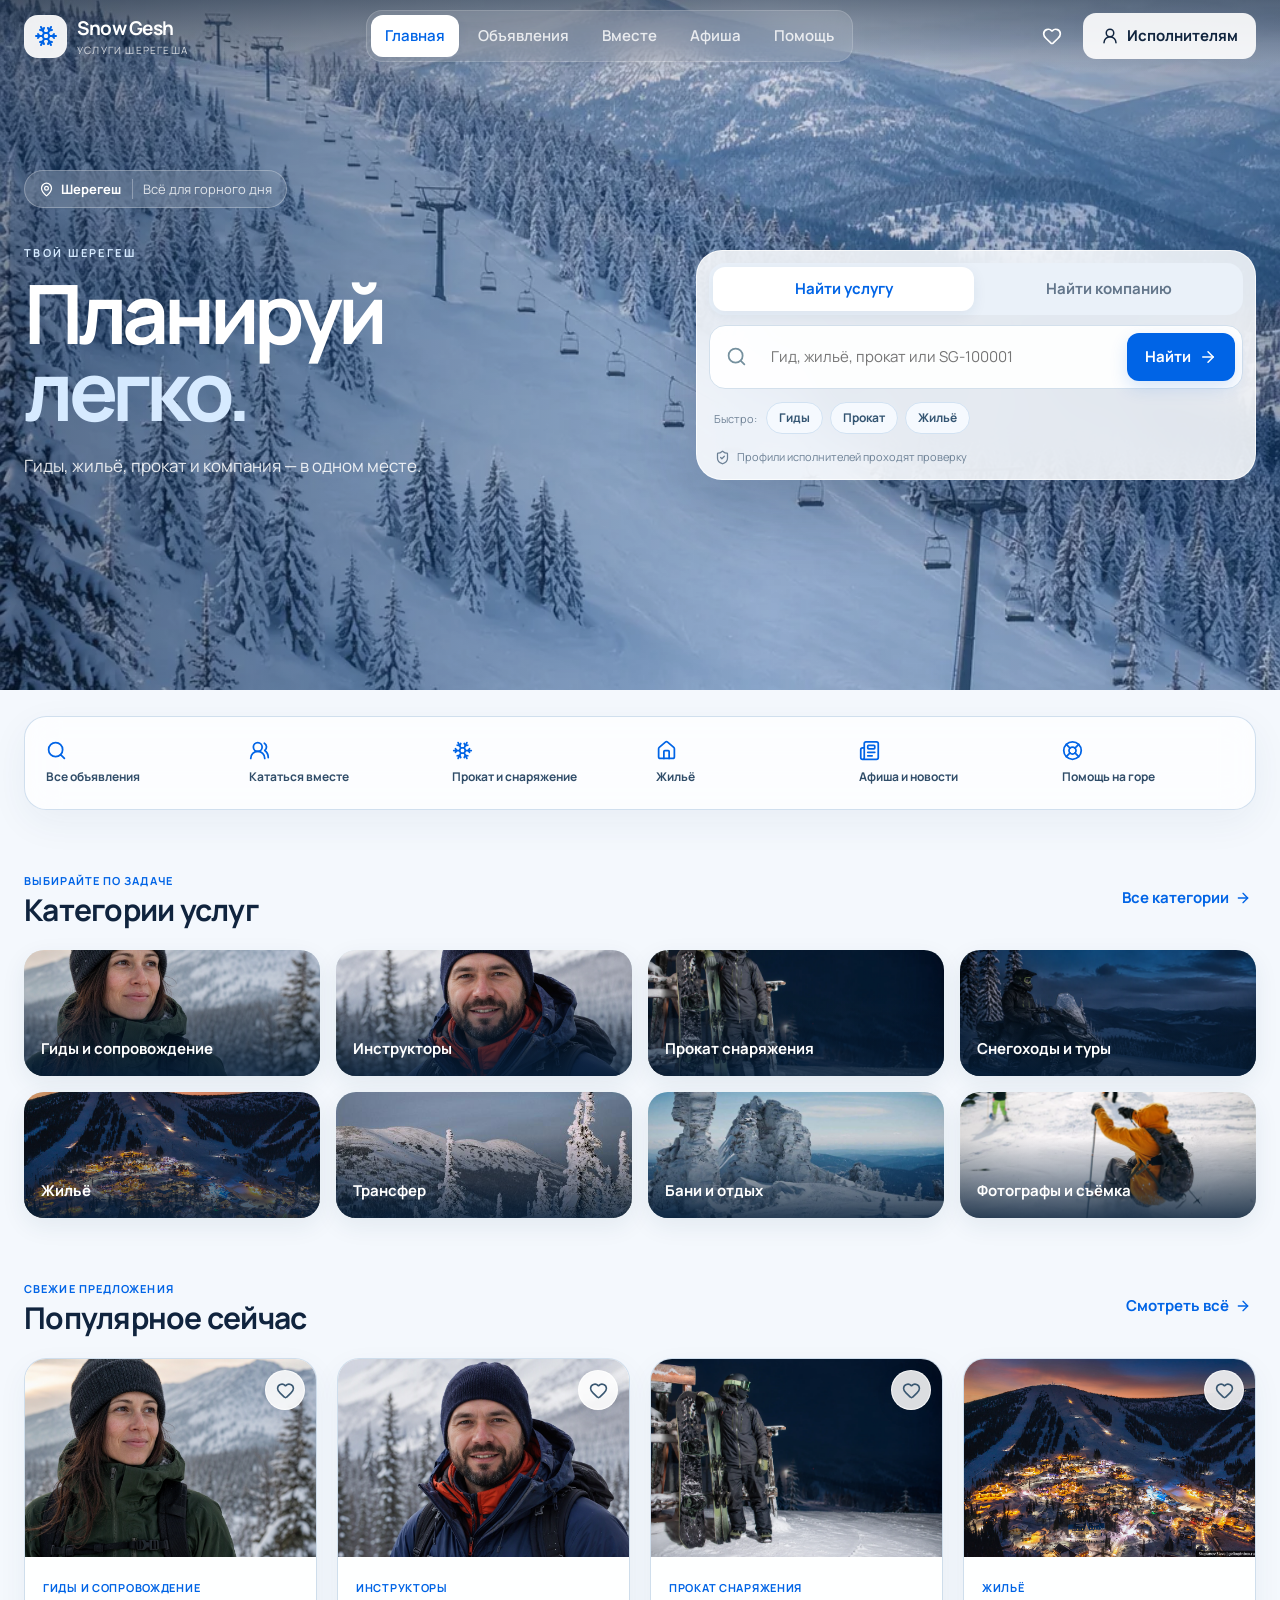
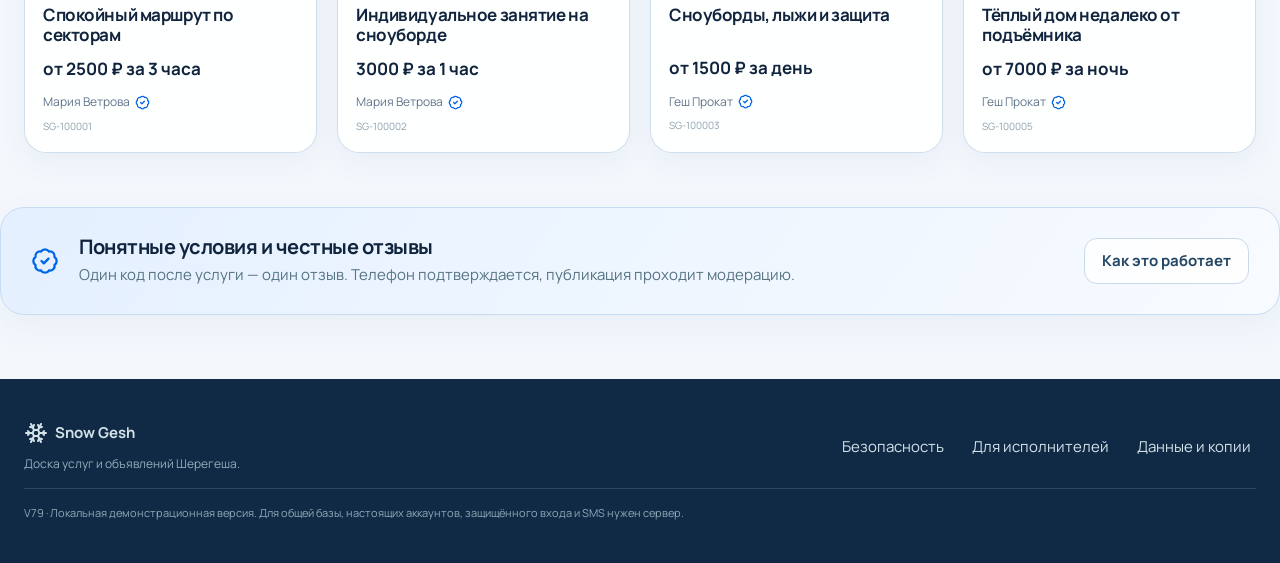
==== commit 4dcd1dac: "Publish Snow Gesh V79" ====
--- a/index.html
+++ b/index.html
@@ -10,8 +10,8 @@
     <link rel="apple-touch-icon" href="/icon-192.png" />
     <link rel="preload" href="/fonts/manrope-regular.ttf" as="font" type="font/ttf" crossorigin />
     <title>Snow Gesh — услуги и объявления Шерегеша</title>
-    <script type="module" crossorigin src="/assets/index-92aUebh7.js"></script>
-    <link rel="stylesheet" crossorigin href="/assets/index-OdUlXCXL.css">
+    <script type="module" crossorigin src="/assets/index-CIP6QdRp.js"></script>
+    <link rel="stylesheet" crossorigin href="/assets/index-Cr88rDRO.css">
   </head>
   <body>
     <div id="root"></div>
--- a/assets/index-Cr88rDRO.css
+++ b/assets/index-Cr88rDRO.css
@@ -0,0 +1 @@
+@font-face{font-family:Manrope;src:url(/fonts/manrope-regular.ttf) format("truetype");font-weight:400;font-display:swap}@font-face{font-family:Manrope;src:url(/fonts/manrope-semibold.ttf) format("truetype");font-weight:600;font-display:swap}@font-face{font-family:Manrope;src:url(/fonts/manrope-bold.ttf) format("truetype");font-weight:700 800;font-display:swap}*{box-sizing:border-box}html{scroll-behavior:smooth}body{margin:0;min-width:320px;background:#edf5f8;color:#17384a;font-family:Manrope,-apple-system,BlinkMacSystemFont,Segoe UI,sans-serif;font-size:15px;line-height:1.55}button,input,textarea,select{font:inherit}button,a{-webkit-tap-highlight-color:transparent}button{cursor:pointer}button:disabled{cursor:not-allowed;opacity:.5}a{color:inherit;text-decoration:none}img{display:block;max-width:100%}h1,h2,h3,p{margin-top:0}h1,h2,h3{line-height:1.16;letter-spacing:-.025em}button:focus-visible,a:focus-visible,input:focus-visible,textarea:focus-visible,select:focus-visible{outline:3px solid #56b9e5;outline-offset:3px}.app-shell{min-height:100vh}.skip-link{position:fixed;top:-100px;left:16px;z-index:1000;background:#fff;padding:12px}.skip-link:focus{top:12px}.site-header{height:76px;display:flex;align-items:center;gap:34px;padding:0 max(24px,calc((100vw - 1240px)/2));background:#f8fcfef0;border-bottom:1px solid #dce9ef;position:sticky;top:0;z-index:40;-webkit-backdrop-filter:blur(16px);backdrop-filter:blur(16px)}.brand{display:flex;align-items:center;gap:10px;border:0;background:none;color:#153f58;padding:0;text-align:left;flex-shrink:0}.brand-mark{display:grid;place-items:center;width:43px;height:43px;background:#168abb;color:#fff;border-radius:13px}.brand strong{display:block;font-size:19px;letter-spacing:-.04em}.brand small{display:block;font-size:10px;text-transform:uppercase;letter-spacing:.12em;color:#6d8a99}.desktop-nav{display:flex;gap:5px;margin:auto}.desktop-nav button{border:0;background:none;padding:10px 13px;color:#577181;border-radius:10px;font-weight:600}.desktop-nav button.active{color:#087ba9;background:#e4f3fa}.header-actions{display:flex;align-items:center;gap:9px}.header-favorite{position:relative;border:0;background:none;display:grid;place-items:center;width:44px;height:44px;color:#31566b}.header-favorite span{position:absolute;right:1px;top:1px;background:#087ba9;color:#fff;min-width:17px;height:17px;border-radius:9px;font-size:10px;display:grid;place-items:center}.button{min-height:44px;border-radius:11px;border:1px solid transparent;padding:10px 17px;display:inline-flex;align-items:center;justify-content:center;gap:8px;font-weight:700;transition:background .18s,transform .18s}.button:active{transform:translateY(1px)}.button.primary{background:#087fae;color:#fff}.button.primary:hover{background:#066d96}.button.secondary{background:#fff;border-color:#cfdee6;color:#274d62}.button.danger{background:#d84949;color:#fff}.button.full{width:100%}.account-button{background:#e6f2f7;color:#20536d}.mobile-menu-button{display:none;width:44px;height:44px;border:0;background:none;color:#234f66}.mobile-menu{display:none}.offline-banner{background:#fff0c9;padding:8px;text-align:center;font-size:13px;display:flex;align-items:center;justify-content:center;gap:8px}.hero{min-height:510px;background:linear-gradient(90deg,#e6f5fbf7,#e4f4fbd6 42%,#e5f4f92e),url(/media/sheregesh-static-ice-morning.webp) center 47% / cover no-repeat;display:flex;align-items:center}.hero-inner{width:min(1240px,calc(100% - 48px));margin:auto;padding:58px 0 68px}.weather-pill{display:inline-flex;align-items:center;gap:7px;background:#ffffffd1;padding:7px 12px;border-radius:8px;font-weight:700;font-size:13px}.weather-pill span{font-weight:500;color:#69828f;border-left:1px solid #c7d8df;margin-left:4px;padding-left:10px}.hero h1{font-size:clamp(42px,5vw,68px);margin:24px 0 15px;color:#123e57;letter-spacing:-.055em}.hero h1 em{font-style:normal;color:#0c89b9}.hero-inner>p{font-size:18px;color:#4a697a;margin-bottom:28px}.hero-search{display:flex;align-items:center;gap:12px;background:#fff;padding:8px 8px 8px 18px;border-radius:16px;box-shadow:0 12px 45px #1b516b21;max-width:720px}.hero-search>svg{color:#75909e;flex-shrink:0}.hero-search input{border:0;outline:0;flex:1;min-width:0;height:48px;color:#17384a}.hero-note{display:flex;align-items:center;gap:7px;margin-top:16px;font-size:12px;color:#547180}.quick-section,.home-section,.page-section,.detail-page,.profile-page,.cabinet-page,.admin-page{width:min(1240px,calc(100% - 48px));margin-left:auto;margin-right:auto}.quick-section{margin-top:-25px;position:relative;z-index:2}.quick-grid{display:grid;grid-template-columns:repeat(6,1fr);background:#fff;border:1px solid #e1ebef;border-radius:16px;padding:10px;box-shadow:0 12px 30px #1d485e14}.quick-grid button{border:0;background:#fff;min-height:76px;padding:12px;display:flex;flex-direction:column;align-items:flex-start;justify-content:center;gap:7px;color:#2e586e;border-right:1px solid #e7eef2;position:relative;text-align:left;font-size:12px;font-weight:700}.quick-grid button:last-child{border:0}.quick-grid button>svg:first-child{color:#1189b7}.quick-grid button>svg:last-child{display:none}.quick-grid button:hover{background:#f0f8fb}.home-section{padding:52px 0 0}.section-row{display:flex;align-items:center;justify-content:space-between;gap:20px;margin-bottom:22px}.section-row h2{margin:2px 0 0;font-size:27px}.section-row p{margin:5px 0 0;color:#6a8492}.section-kicker{display:inline-flex;align-items:center;gap:6px;color:#1281aa;text-transform:uppercase;letter-spacing:.1em;font-size:11px;font-weight:800}.text-button{border:0;background:none;color:#087fae;display:inline-flex;align-items:center;gap:6px;font-weight:700;min-height:44px;padding:5px}.category-grid{display:grid;grid-template-columns:repeat(4,1fr);gap:14px}.category-grid button{height:112px;position:relative;overflow:hidden;border:0;border-radius:13px;padding:0;background:#d9e9ef}.category-grid img{width:100%;height:100%;-o-object-fit:cover;object-fit:cover;transition:transform .25s}.category-grid button:after{content:"";position:absolute;inset:35% 0 0;background:linear-gradient(transparent,#092635cc)}.category-grid span{position:absolute;z-index:1;bottom:13px;left:14px;color:#fff;font-weight:700;text-align:left}.category-grid button:hover img{transform:scale(1.035)}.ad-grid{display:grid;grid-template-columns:repeat(4,1fr);gap:18px}.ad-card{background:#fff;border:1px solid #dfe9ee;border-radius:15px;overflow:hidden;position:relative;min-width:0}.ad-image{display:block;border:0;padding:0;width:100%;height:188px;background:#dce8ed;position:relative}.ad-image img{width:100%;height:100%;-o-object-fit:cover;object-fit:cover}.favorite-button{position:absolute;right:11px;top:11px;width:40px;height:40px;border:0;border-radius:50%;background:#fffffff0;color:#49697b;display:grid;place-items:center}.favorite-button.active{color:#0785b5}.ad-card-content{display:block;text-align:left;border:0;background:none;width:100%;padding:16px}.ad-category{font-size:11px;text-transform:uppercase;letter-spacing:.065em;font-weight:800;color:#2184aa}.ad-card h3{font-size:17px;margin:7px 0 11px;min-height:39px}.ad-price{display:block;font-size:17px;color:#123f58;margin-bottom:11px}.ad-provider{display:flex;align-items:center;gap:5px;color:#5b7684;font-size:12px}.ad-provider svg{color:#0c94c3}.ad-card-content>small{display:block;color:#8ca0ab;font-size:10px;margin-top:7px}.checking-label{position:absolute;left:10px;top:10px;background:#fff2c9;color:#755814;font-size:11px;padding:5px 8px;border-radius:6px;font-weight:700}.trust-strip{margin:54px 0 64px;background:#dceef5;border-radius:16px;padding:27px 30px;display:flex;align-items:center;gap:20px}.trust-strip>svg{color:#0a88b5;flex-shrink:0}.trust-strip h2{font-size:20px;margin-bottom:5px}.trust-strip p{margin:0;color:#567382}.trust-strip .button{margin-left:auto;flex-shrink:0}.page-section,.detail-page,.profile-page,.cabinet-page,.admin-page{padding-top:42px;padding-bottom:70px;min-height:65vh}.page-heading{max-width:750px;margin-bottom:28px}.page-heading h1{font-size:38px;margin:8px 0 10px}.page-heading p{color:#617d8b;font-size:16px;margin:0}.catalog-tools{display:grid;grid-template-columns:1fr 235px 190px;gap:10px;background:#fff;padding:12px;border:1px solid #dce8ed;border-radius:14px}.search-field{display:flex;align-items:center;gap:10px;background:#fff;border:1px solid #ccdde5;border-radius:10px;padding:0 13px;min-height:46px}.search-field svg{color:#73909e;flex-shrink:0}.search-field input{border:0;outline:0;min-width:0;width:100%;height:44px}input,textarea,select{border:1px solid #cbdde5;border-radius:9px;background:#fff;color:#17384a;padding:11px 12px;min-height:44px;width:100%}textarea{resize:vertical}select{cursor:pointer}.results-line{display:flex;justify-content:space-between;align-items:center;padding:20px 0;color:#6b8390;font-size:13px}.results-line button{display:flex;align-items:center;gap:4px;background:none;border:0;color:#087fae}.split-heading{display:flex;align-items:center;justify-content:space-between;gap:25px}.split-heading .button{flex-shrink:0}.companion-list{display:grid;grid-template-columns:repeat(2,1fr);gap:18px}.companion-card{background:#fff;border:1px solid #dce8ed;border-radius:15px;padding:24px}.companion-top{display:flex;justify-content:space-between;align-items:center}.ad-number{font-size:11px;color:#7f96a1;letter-spacing:.05em}.companion-card h2{font-size:21px;margin:12px 0 9px}.companion-card>p{color:#5d7886}.companion-meta{display:grid;grid-template-columns:1fr 1fr;gap:9px;margin:18px 0;color:#466878;font-size:13px}.companion-meta span{display:flex;align-items:center;gap:7px}.contact-area{padding-top:15px;border-top:1px solid #e2ebef}.contact-buttons{display:flex;flex-wrap:wrap;gap:8px}.contact-copy{display:flex;flex-wrap:wrap;gap:8px;margin-top:10px}.contact-copy button{border:0;background:none;color:#587685;display:flex;gap:5px;align-items:center;padding:4px 0;font-size:12px}.news-grid{display:grid;grid-template-columns:1fr 1fr;gap:22px}.news-card{background:#fff;border:1px solid #dce8ed;border-radius:15px;overflow:hidden}.news-card>img{width:100%;height:250px;-o-object-fit:cover;object-fit:cover}.news-card>div{padding:23px}.news-card h2{margin:11px 0;font-size:23px}.news-card p{color:#587483}.news-card small{display:flex;align-items:center;gap:6px;flex-wrap:wrap;color:#738b97}.badge{display:inline-block;background:#e1f1f8;color:#11799f;font-size:11px;font-weight:800;padding:4px 8px;border-radius:5px}.empty-state{text-align:center;padding:55px 20px;color:#6b8490;background:#ffffff80;border-radius:16px}.empty-state>svg{width:38px;height:38px;color:#67a9c4}.empty-state h2{color:#264e63;margin:15px 0 8px}.empty-state .button{margin-top:12px}.back-button{display:inline-flex;align-items:center;gap:7px;background:none;border:0;color:#4e7183;min-height:44px;padding:0;margin-bottom:18px}.detail-layout{display:grid;grid-template-columns:minmax(0,1.15fr) minmax(350px,.85fr);gap:34px}.detail-main-image{height:500px;border-radius:18px;overflow:hidden;position:relative;background:#dce9ef}.detail-main-image>img{width:100%;height:100%;-o-object-fit:cover;object-fit:cover}.gallery-arrow{position:absolute;top:50%;width:44px;height:44px;border-radius:50%;border:0;background:#ffffffe6;display:grid;place-items:center;color:#234d63}.gallery-arrow.left{left:14px}.gallery-arrow.right{right:14px}.thumbnails{display:flex;gap:8px;margin-top:10px;overflow:auto}.thumbnails button{width:75px;height:60px;flex-shrink:0;padding:0;border:2px solid transparent;border-radius:8px;overflow:hidden;background:none}.thumbnails button.active{border-color:#118bb8}.thumbnails img{width:100%;height:100%;-o-object-fit:cover;object-fit:cover}.detail-info{background:#fff;border:1px solid #dce8ed;border-radius:18px;padding:28px;align-self:start}.detail-info h1{font-size:31px;margin:8px 0 14px}.detail-price{display:block;font-size:24px;margin-bottom:20px}.detail-description{color:#506f7f;white-space:pre-line}.detail-meta{display:flex;flex-direction:column;gap:6px;font-size:12px;color:#77909d;margin:18px 0}.detail-meta span{display:flex;align-items:center;gap:6px}.detail-provider{border:0;border-top:1px solid #e0eaef;border-bottom:1px solid #e0eaef;background:none;width:100%;padding:15px 0;display:flex;align-items:center;gap:12px;text-align:left}.detail-provider img{width:46px;height:46px;border-radius:50%;-o-object-fit:cover;object-fit:cover}.detail-provider span{flex:1}.detail-provider strong,.detail-provider small{display:block}.detail-provider small{color:#728996;font-size:11px}.detail-provider>svg{color:#0b8eb9}.rating-line{display:flex;align-items:center;gap:8px;margin:12px 0}.rating-line>span:last-child{font-size:12px;color:#708995}.stars{display:inline-flex;color:#e6a92c;gap:1px;align-items:center}.stars-input{gap:4px}.stars-input button{border:0;background:none;color:inherit;padding:3px;min-width:38px;min-height:38px}.detail-secondary{display:flex;flex-wrap:wrap;gap:7px;margin:12px 0}.detail-secondary .button{font-size:12px;padding:8px 11px}.safety-note{display:flex;align-items:flex-start;gap:8px;color:#68808c;font-size:12px;margin:15px 0 0}.safety-note svg{flex-shrink:0;margin-top:2px}.public-profile-head{background:#fff;border:1px solid #dce8ed;border-radius:17px;padding:26px;display:flex;gap:22px;align-items:center}.public-profile-head>img{width:110px;height:110px;border-radius:50%;-o-object-fit:cover;object-fit:cover}.public-profile-head>div{flex:1}.public-profile-head h1{margin:8px 0;font-size:33px}.public-profile-head p{color:#5f7c8b;margin-bottom:4px}.profile-page>.contact-area{background:#fff;padding:18px 24px;margin:12px 0 35px;border-radius:13px}.profile-reviews{margin-bottom:35px}.review{background:#fff;border-bottom:1px solid #dfe9ee;padding:18px 0}.review>div{display:flex;align-items:center;gap:10px;flex-wrap:wrap}.review small{display:flex;align-items:center;gap:4px;color:#67818e}.review p{margin:10px 0 0}.review blockquote{margin:12px 0 0;background:#edf6f9;padding:12px;border-radius:8px;color:#506e7d}.status{display:inline-flex;align-items:center;border-radius:5px;padding:4px 7px;font-size:10px;font-weight:800;background:#e6eef2;color:#55717f}.status.approved{background:#dff3e9;color:#21734d}.status.pending,.status.changes{background:#fff0c8;color:#806014}.status.blocked,.status.rejected{background:#fde4e4;color:#a23b3b}.help-grid{display:grid;grid-template-columns:1fr 1fr;gap:16px}.help-grid article{background:#fff;border:1px solid #dce8ed;border-radius:14px;padding:24px}.help-grid article>svg{color:#0b88b5}.help-grid h2{font-size:19px;margin:13px 0 8px}.help-grid p{color:#5c7785;margin:0}.emergency-card{background:#173f54;color:#fff;border-radius:15px;padding:24px 28px;display:flex;align-items:center;justify-content:space-between;margin-bottom:22px}.emergency-card span,.emergency-card strong{display:block}.emergency-card strong{font-size:34px}.emergency-card p{margin:5px 0 0;color:#c4d8e1}.help-links{display:flex;gap:10px;margin-top:22px}.account-guest{max-width:960px}.account-actions{background:#fff;border:1px solid #dce8ed;border-radius:16px;padding:28px;text-align:center}.account-actions .button{margin:auto}.account-actions p{margin:10px 0 0;color:#728b97;font-size:12px}.account-benefits{display:grid;grid-template-columns:repeat(3,1fr);gap:15px;margin:18px 0}.account-benefits>span{background:#e2f0f5;padding:22px;border-radius:13px;color:#5f7a88}.account-benefits svg{display:block;color:#1186b0;margin-bottom:12px}.account-benefits strong{display:block;color:#20485d;margin-bottom:5px}.account-secondary{display:flex;gap:10px}.account-secondary button{border:0;background:none;display:flex;gap:7px;align-items:center;color:#527586;min-height:44px}.modal-backdrop{position:fixed;inset:0;background:#0b23309e;z-index:100;display:flex;align-items:center;justify-content:center;padding:25px}.modal{background:#f7fbfd;width:min(540px,100%);max-height:90vh;border-radius:17px;overflow:hidden;box-shadow:0 24px 80px #0003;display:flex;flex-direction:column}.modal-wide{width:min(960px,100%)}.modal>header{display:flex;align-items:center;justify-content:space-between;padding:18px 22px;border-bottom:1px solid #dbe8ed;background:#fff}.modal>header h2{margin:0;font-size:20px}.icon-button{width:44px;height:44px;border:0;background:none;display:grid;place-items:center;color:#4c6c7d}.modal-content{padding:24px;overflow:auto}.form-grid{display:grid;gap:15px}.form-grid label{display:grid;gap:6px;font-weight:700;font-size:12px;color:#365a6c}.form-grid label small{font-weight:400;color:#738b97}.form-two{display:grid;grid-template-columns:1fr 1fr;gap:12px}.form-error{background:#fde8e8;color:#a03737;padding:10px 12px;border-radius:8px;margin:0}.local-notice{background:#eaf4f8;border:1px solid #d3e6ee;border-radius:9px;padding:12px 14px;color:#557281;font-size:12px;display:flex;gap:7px;align-items:flex-start}.local-notice svg{flex-shrink:0}.success-message{color:#23724e;background:#e0f3e9;padding:10px;border-radius:8px;display:flex;gap:7px;align-items:center}.segmented{display:grid;grid-template-columns:1fr 1fr;background:#e5eff3;padding:4px;border-radius:10px;margin-bottom:15px}.segmented button{border:0;background:none;min-height:40px;border-radius:8px;color:#5e7987;font-weight:700}.segmented button.active{background:#fff;color:#0b7fa9;box-shadow:0 2px 7px #143d5014}.auth-layout{display:grid;grid-template-columns:.8fr 1.2fr;gap:30px}.auth-intro h1{font-size:29px;margin:12px 0}.auth-intro p{color:#5f7c8b}.auth-steps{display:flex;flex-wrap:wrap;align-items:center;gap:8px;font-size:11px;color:#587684}.auth-steps span{display:flex;align-items:center;gap:5px}.auth-steps b{display:grid;place-items:center;width:23px;height:23px;background:#dff0f7;border-radius:50%;color:#087ea8}.input-icon{position:relative}.input-icon svg{position:absolute;left:12px;top:13px;color:#79929e}.input-icon input{padding-left:39px}.inline-field{display:flex;gap:7px}.inline-field .button{flex-shrink:0}.contact-fields{border:1px solid #d9e7ed;border-radius:11px;padding:15px;display:grid;gap:12px}.contact-fields legend{font-weight:800;padding:0 6px}.contact-fields>small{color:#698490}.settings-content{display:grid;gap:12px}.toast{position:fixed;bottom:25px;left:50%;transform:translate(-50%);z-index:200;background:#173f54;color:#fff;padding:13px 18px;border-radius:11px;box-shadow:0 8px 35px #0003;display:flex;align-items:center;gap:9px;max-width:calc(100% - 30px);font-size:13px}.cabinet-head{display:flex;align-items:center;gap:22px;background:#fff;padding:25px;border:1px solid #dce8ed;border-radius:16px}.cabinet-head>img{width:92px;height:92px;-o-object-fit:cover;object-fit:cover;border-radius:50%}.cabinet-head>div{flex:1}.cabinet-head h1{margin:7px 0;font-size:30px}.cabinet-head p{color:#607c8a;margin-bottom:6px}.cabinet-rating{display:flex;align-items:center;gap:7px}.cabinet-rating>span:last-child{font-size:12px;color:#6b8390}.cabinet-tabs,.admin-tabs{display:flex;gap:6px;margin:20px 0;overflow:auto;padding-bottom:3px}.cabinet-tabs button,.admin-tabs button{border:1px solid #d7e5eb;background:#fff;min-height:44px;padding:9px 14px;border-radius:9px;display:flex;align-items:center;gap:7px;white-space:nowrap;color:#557483}.cabinet-tabs button.active,.admin-tabs button.active{background:#0c83ae;color:#fff;border-color:#0c83ae}.cabinet-ads{display:grid;gap:12px}.cabinet-ads>article{display:grid;grid-template-columns:130px 1fr;background:#fff;border:1px solid #dce8ed;border-radius:13px;overflow:hidden}.cabinet-ads>article>img{width:130px;height:100%;-o-object-fit:cover;object-fit:cover}.cabinet-ad-body{padding:16px}.cabinet-ad-body h3{margin:8px 0;font-size:18px}.cabinet-ad-body>strong{display:block}.cabinet-ad-body small{display:flex;align-items:center;gap:5px;color:#718995;margin:7px 0}.cabinet-ad-actions{display:flex;flex-wrap:wrap;gap:5px}.cabinet-ad-actions button{border:0;background:#e9f3f7;color:#365e72;padding:7px 9px;border-radius:7px;display:flex;align-items:center;gap:4px;font-size:11px;min-height:34px}.code-list{display:flex;flex-wrap:wrap;gap:10px;margin-bottom:30px}.code-list>span{background:#fff;border:1px solid #d8e7ed;border-radius:9px;padding:10px 15px;display:flex;flex-direction:column}.code-list>span.used{opacity:.55}.code-list strong{letter-spacing:.14em}.code-list small{font-size:10px;color:#6c8490}.reply-form{display:flex;gap:7px;margin-top:12px}.reply-form .button{flex-shrink:0}.profile-editor{background:#fff;padding:24px;border-radius:14px;max-width:700px}.profile-editor dl>div{display:flex;justify-content:space-between;padding:11px 0;border-bottom:1px solid #e3edf1;gap:15px}.profile-editor dt{color:#728a96}.profile-editor dd{margin:0;text-align:right;overflow-wrap:anywhere}.logout-button{margin-top:20px}.admin-role{display:flex;align-items:center;gap:10px;margin-top:16px;font-size:12px;font-weight:700}.admin-role select{width:auto;min-width:170px}.admin-stats{display:grid;grid-template-columns:repeat(3,1fr);gap:12px}.admin-stats>span{background:#fff;padding:17px;border-radius:11px;display:flex;align-items:center;gap:9px;color:#5c7886}.admin-stats b{font-size:24px;color:#173f54}.admin-list{display:grid;gap:12px}.admin-list>article{background:#fff;border:1px solid #dce8ed;border-radius:12px;padding:19px;display:flex;align-items:center;justify-content:space-between;gap:20px}.admin-list h3{margin:8px 0;font-size:18px}.admin-list p{margin:5px 0;color:#5a7785}.admin-list small{color:#748b97}.admin-actions{display:flex;gap:7px;flex-wrap:wrap;justify-content:flex-end}.admin-reason{background:#fff0d0;padding:8px;border-radius:6px}.admin-news-form{background:#fff;padding:20px;border-radius:12px;margin-bottom:18px}.history-list{display:grid;gap:8px}.history-list article{background:#fff;padding:14px 17px;border-radius:10px;display:flex;gap:12px}.history-list p{margin:4px 0;color:#607c89}.history-list small{color:#7a909b}.qr-view{text-align:center}.qr-view img{margin:10px auto 18px;max-width:280px;width:100%;border:1px solid #d5e5ec;border-radius:12px}.qr-view p{color:#627e8c}.qr-view .button{margin:4px}footer{background:#173c50;color:#d3e2e8;padding:34px max(24px,calc((100vw - 1240px)/2));display:grid;grid-template-columns:1fr auto;gap:15px}.footer-brand{display:grid;grid-template-columns:auto 1fr;align-items:center;gap:7px}.footer-brand p{grid-column:1/-1;margin:3px 0 0;color:#91aebb;font-size:12px}footer>div:nth-child(2){display:flex;gap:18px}footer button{border:0;background:none;color:#d3e2e8;padding:5px}footer>p{grid-column:1/-1;border-top:1px solid #315467;padding-top:15px;margin:0;color:#8eaab7;font-size:11px}.bottom-nav{display:none}@media(max-width:1024px){.site-header{padding:0 24px;gap:20px}.desktop-nav button{padding:9px}.ad-grid,.quick-grid{grid-template-columns:repeat(3,1fr)}.quick-grid button{border-bottom:1px solid #e7eef2}.category-grid{grid-template-columns:repeat(4,1fr)}.detail-main-image{height:420px}.detail-layout{gap:20px}.detail-info{padding:22px}.hero-inner{padding-left:10px}.desktop-nav{gap:0}.account-button span{display:none}}@media(max-width:768px){body{font-size:14px;padding-bottom:67px}.site-header{height:64px;padding:0 16px;justify-content:space-between}.brand-mark{width:38px;height:38px}.brand strong{font-size:17px}.brand small{font-size:9px}.desktop-nav,.account-button{display:none}.header-actions{gap:2px}.mobile-menu-button{display:grid;place-items:center}.mobile-menu{display:grid;position:fixed;top:64px;left:0;right:0;background:#fff;z-index:39;padding:10px 16px 16px;box-shadow:0 10px 25px #16394b26}.mobile-menu button{display:flex;align-items:center;gap:10px;border:0;border-bottom:1px solid #e5edf1;background:none;min-height:48px;text-align:left;color:#345c70}.mobile-menu button svg:last-child{margin-left:auto}.hero{min-height:490px;background-position:62% center}.hero-inner{width:calc(100% - 32px);padding:42px 0 55px}.hero h1{font-size:42px}.hero-inner>p{font-size:15px;max-width:340px}.hero-search{padding:7px 7px 7px 13px;gap:8px}.hero-search .button{padding:10px 13px}.hero-search .button svg{display:none}.hero-search input{font-size:13px}.quick-section,.home-section,.page-section,.detail-page,.profile-page,.cabinet-page,.admin-page{width:calc(100% - 30px)}.quick-grid{grid-template-columns:1fr 1fr;padding:6px}.quick-grid button{min-height:65px;border:0!important}.quick-grid button>svg:last-child{display:block;position:absolute;right:10px}.home-section{padding-top:38px}.category-grid{grid-template-columns:1fr 1fr;gap:10px}.category-grid button{height:102px}.ad-grid{grid-template-columns:1fr 1fr;gap:11px}.ad-image{height:150px}.ad-card-content{padding:13px}.ad-card h3,.ad-price{font-size:15px}.section-row h2{font-size:23px}.section-row .text-button{font-size:12px}.trust-strip{margin:40px 0;padding:22px;align-items:flex-start;flex-wrap:wrap}.trust-strip .button{margin-left:0}.page-section,.detail-page,.profile-page,.cabinet-page,.admin-page{padding-top:27px;padding-bottom:40px}.page-heading h1{font-size:31px}.catalog-tools{grid-template-columns:1fr 1fr}.catalog-tools .search-field{grid-column:1/-1}.split-heading{display:block}.split-heading .button{margin-bottom:20px}.companion-list,.news-grid,.help-grid,.detail-layout{grid-template-columns:1fr}.detail-main-image{height:390px}.detail-info h1{font-size:27px}.public-profile-head{align-items:flex-start;flex-wrap:wrap;padding:20px}.public-profile-head>img{width:75px;height:75px}.public-profile-head h1{font-size:26px}.public-profile-head>.button{width:100%}.emergency-card{padding:20px}.account-benefits{grid-template-columns:1fr}.account-secondary{flex-direction:column}.modal-backdrop{padding:0;align-items:flex-end}.modal,.modal-wide{width:100%;max-height:94vh;border-radius:18px 18px 0 0}.modal-content{padding:19px}.auth-layout{grid-template-columns:1fr}.auth-intro{display:none}.cabinet-head{align-items:flex-start;flex-wrap:wrap;padding:19px}.cabinet-head>img{width:65px;height:65px}.cabinet-head h1{font-size:24px}.cabinet-head>.button{width:100%}.cabinet-ads>article{grid-template-columns:95px 1fr}.cabinet-ads>article>img{width:95px}.admin-list>article{display:block}.admin-actions{justify-content:flex-start;margin-top:12px}.admin-stats>span{padding:12px;flex-wrap:wrap;font-size:11px}.admin-stats b{font-size:20px}.bottom-nav{position:fixed;display:grid;grid-template-columns:repeat(5,1fr);left:0;right:0;bottom:0;z-index:50;background:#fcfefff7;border-top:1px solid #d7e5eb;padding:5px 4px max(5px,env(safe-area-inset-bottom));-webkit-backdrop-filter:blur(12px);backdrop-filter:blur(12px)}.bottom-nav button{border:0;background:none;color:#6b8491;min-height:52px;display:flex;flex-direction:column;align-items:center;justify-content:center;gap:2px;font-size:9px}.bottom-nav button.active{color:#087fae}.toast{bottom:77px;width:-moz-max-content;width:max-content}footer{padding:28px 20px;grid-template-columns:1fr}footer>div:nth-child(2){flex-wrap:wrap;gap:8px}footer>p{grid-column:1}}@media(max-width:420px){.hero h1{font-size:37px}.weather-pill span{display:none}.hero-search .button{font-size:0;min-width:46px}.hero-search .button svg{display:block}.ad-grid{grid-template-columns:1fr}.ad-image{height:210px}.ad-card h3{min-height:0}.companion-meta,.form-two{grid-template-columns:1fr}.detail-main-image{height:310px}.detail-info{padding:18px}.contact-buttons{display:grid}.contact-buttons .button{width:100%}.cabinet-ads>article{grid-template-columns:1fr}.cabinet-ads>article>img{width:100%;height:160px}.inline-field{flex-wrap:wrap}.inline-field input{flex:1;min-width:150px}.public-profile-head>div{min-width:180px}.emergency-card{display:block}.emergency-card .button{margin-top:15px}.reply-form{display:grid}}@media(prefers-reduced-motion:reduce){*{scroll-behavior:auto!important;transition:none!important}}:root{--ice-bg: #f4f8fd;--ice-ink: #10243e;--ice-blue: #0064e6;--ice-blue-dark: #0052bd;--ice-soft: #e8f2ff;--ice-line: #c8d9ea;--ice-muted: #62758b;--ice-panel: rgba(255, 255, 255, .82);--ice-shadow: 0 18px 50px rgba(38, 74, 111, .1)}body{background:var(--ice-bg);color:var(--ice-ink)}::-moz-selection{background:#cde4ff;color:var(--ice-ink)}::selection{background:#cde4ff;color:var(--ice-ink)}button,a,input,textarea,select{transition:border-color .18s,background .18s,color .18s,box-shadow .18s,transform .18s}button:focus-visible,a:focus-visible,input:focus-visible,textarea:focus-visible,select:focus-visible{outline-color:#69a8ff}.site-header{height:72px;background:#fafdffe0;border-bottom:1px solid rgba(184,208,229,.65);box-shadow:0 4px 22px #2044670a;-webkit-backdrop-filter:blur(22px) saturate(140%);backdrop-filter:blur(22px) saturate(140%)}.page-home .site-header{position:absolute;left:0;right:0;background:linear-gradient(rgba(7,25,48,.48),transparent);border:0;box-shadow:none;-webkit-backdrop-filter:none;backdrop-filter:none}.brand{color:var(--ice-ink)}.page-home .brand{color:#fff}.brand-mark{background:var(--ice-blue);border-radius:14px;box-shadow:inset 0 0 0 1px #fff3}.page-home .brand-mark{background:#ffffffeb;color:var(--ice-blue);-webkit-backdrop-filter:blur(12px);backdrop-filter:blur(12px)}.brand small{color:var(--ice-muted)}.page-home .brand small{color:#ffffffc7}.desktop-nav{padding:4px;border-radius:16px;background:#e6eff9a8}.desktop-nav button{color:#52677d;border-radius:12px;padding:9px 14px}.desktop-nav button.active{color:var(--ice-blue);background:#fff;box-shadow:0 3px 12px #1d446914}.page-home .desktop-nav{background:#ffffff1f;border:1px solid rgba(255,255,255,.16);-webkit-backdrop-filter:blur(16px);backdrop-filter:blur(16px)}.page-home .desktop-nav button{color:#ffffffd1}.page-home .desktop-nav button.active{color:var(--ice-blue);background:#fff}.header-favorite,.mobile-menu-button{color:#34516d;border-radius:13px}.header-favorite:hover,.mobile-menu-button:hover{background:var(--ice-soft)}.page-home .header-favorite,.page-home .mobile-menu-button{color:#fff}.header-favorite span{background:var(--ice-blue);border:2px solid white}.account-button{background:var(--ice-soft);color:var(--ice-blue)}.page-home .account-button{color:var(--ice-ink);background:#ffffffe6}.button{border-radius:13px;min-height:46px}.button.primary{background:var(--ice-blue);color:#fff;box-shadow:0 7px 18px #0064e629}.button.primary:hover{background:var(--ice-blue-dark);box-shadow:0 9px 22px #0064e638}.button.secondary{color:#234564;background:#ffffffdb;border-color:var(--ice-line)}.button.secondary:hover{border-color:#83afe0;background:#fff}.button.danger{background:#d84a57}.hero{min-height:690px;position:relative;display:block;background:#173454;overflow:hidden}.hero-photo{position:absolute;inset:0;background:linear-gradient(90deg,#04142a6b,#051b340d 60%,#051b342e),url(/media/sheregesh-static-ice-morning.webp) center 48% / cover no-repeat}.hero-inner{width:min(1240px,calc(100% - 48px));padding:146px 0 58px;position:relative;display:grid;grid-template-columns:1fr 560px;align-items:end;gap:70px}.hero-copy{align-self:center;color:#fff;padding-top:24px}.weather-pill{background:#ffffff26;border:1px solid rgba(255,255,255,.28);color:#fff;border-radius:999px;padding:8px 14px;-webkit-backdrop-filter:blur(14px);backdrop-filter:blur(14px)}.weather-pill span{color:#fffc;border-color:#ffffff4d}.hero-eyebrow{display:block;margin-top:36px;font-size:11px;text-transform:uppercase;letter-spacing:.22em;font-weight:800;color:#d5eaff}.hero h1{color:#fff;font-size:clamp(64px,6.4vw,94px);line-height:.94;letter-spacing:-.065em;margin:14px 0 24px}.hero h1 em{color:#d6eaff}.hero-inner .hero-copy>p{color:#ffffffde;font-size:17px;max-width:400px;margin:0}.hero-widget{background:#ffffffdb;border:1px solid rgba(255,255,255,.72);border-radius:26px;padding:12px;box-shadow:0 28px 75px #04193640;-webkit-backdrop-filter:blur(24px) saturate(145%);backdrop-filter:blur(24px) saturate(145%)}.hero-tabs{display:grid;grid-template-columns:1fr 1fr;padding:4px;gap:4px;background:#eaf1f9;border-radius:16px;margin-bottom:10px}.hero-tabs button{border:0;min-height:44px;border-radius:12px;background:transparent;color:#62758a;font-weight:700}.hero-tabs button.active{background:#fff;color:var(--ice-blue);box-shadow:0 4px 14px #1c446c14}.hero-search{max-width:none;padding:7px 7px 7px 16px;border:1px solid #d3e0ec;border-radius:16px;box-shadow:none;background:#fffffff2}.hero-search:focus-within{border-color:#74aaf1;box-shadow:0 0 0 4px #0064e614}.hero-search input{color:var(--ice-ink);background:transparent}.hero-search input:disabled{color:#75879a;opacity:1}.hero-search .button{min-height:48px;border-radius:12px}.hero-quick{display:flex;align-items:center;flex-wrap:wrap;gap:7px;padding:13px 5px 4px}.hero-quick>span{font-size:11px;color:#718397;margin-right:2px}.hero-quick button{border:1px solid #d2e2f2;background:#f5f9fe;color:#345572;border-radius:999px;padding:6px 12px;font-size:12px;font-weight:700}.hero-quick button:hover{color:var(--ice-blue);border-color:#8dbbf6;background:#edf5ff}.hero-note{color:#6c8095;margin:10px 6px 1px;font-size:11px}.quick-section{margin-top:26px}.quick-grid{border:1px solid rgba(197,216,234,.8);border-radius:22px;background:#ffffffb8;box-shadow:0 12px 38px #244a6d0f;-webkit-backdrop-filter:blur(16px);backdrop-filter:blur(16px);padding:8px;gap:5px}.quick-grid button{background:transparent;border:0!important;border-radius:15px;min-height:76px;color:#304d69;padding:13px}.quick-grid button:hover{background:#edf5ff;color:var(--ice-blue)}.quick-grid button>svg:first-child{color:var(--ice-blue)}.home-section{padding-top:58px}.section-row h2{font-size:30px;color:var(--ice-ink)}.section-kicker{color:var(--ice-blue)}.text-button{color:var(--ice-blue);border-radius:10px}.text-button:hover{background:var(--ice-soft)}.category-grid{gap:16px}.category-grid button{border-radius:20px;height:126px;box-shadow:0 8px 24px #173a5a14}.category-grid button:after{background:linear-gradient(transparent,#051e39d4)}.category-grid span{bottom:16px;left:17px;right:12px}.ad-grid{gap:20px}.ad-card{border:1px solid rgba(195,214,232,.8);border-radius:22px;background:#ffffffe0;box-shadow:0 10px 30px #2244650e;transition:transform .2s,box-shadow .2s,border-color .2s}.ad-card:hover{transform:translateY(-3px);border-color:#a9c8e6;box-shadow:0 18px 42px #2244651c}.ad-image{height:198px}.favorite-button{background:#ffffffdb;color:#395771;border:1px solid rgba(255,255,255,.75);-webkit-backdrop-filter:blur(12px);backdrop-filter:blur(12px);box-shadow:0 5px 16px #0f2b491f}.favorite-button.active{color:var(--ice-blue);background:#fff}.ad-card-content{padding:18px}.ad-category{color:var(--ice-blue)}.ad-card h3{font-size:17px;color:var(--ice-ink)}.ad-price{color:var(--ice-ink)}.ad-provider{color:var(--ice-muted)}.ad-provider svg{color:var(--ice-blue)}.checking-label{background:#fff8def0;color:#775b16;border:1px solid rgba(234,206,128,.5);-webkit-backdrop-filter:blur(10px);backdrop-filter:blur(10px);border-radius:999px}.trust-strip{background:linear-gradient(125deg,#e4f0ff,#f8fbff);border:1px solid #c6dcf2;border-radius:24px;box-shadow:0 12px 35px #2a50730f}.trust-strip>svg{color:var(--ice-blue)}.page-section,.detail-page,.profile-page,.cabinet-page,.admin-page{padding-top:50px;padding-bottom:84px}.page-heading h1{font-size:44px;color:var(--ice-ink);letter-spacing:-.045em}.page-heading p{color:var(--ice-muted)}.catalog-tools{background:transparent;border:0;border-radius:0;padding:0;gap:12px;box-shadow:none}.catalog-tools:before{display:none;content:none}.search-field,input,textarea,select{border-color:var(--ice-line);border-radius:13px;color:var(--ice-ink);background:#ffffffe0}.search-field{min-height:52px}.search-field:focus-within,input:focus,textarea:focus,select:focus{border-color:#77aaf0;box-shadow:0 0 0 4px #0064e612}.search-field input{box-shadow:none;border:0;background:transparent}.results-line{padding:22px 2px}.results-line button{color:var(--ice-blue);padding:7px;border-radius:8px}.companion-card,.news-card,.help-grid article,.account-actions,.public-profile-head,.cabinet-head,.profile-editor,.admin-news-form{border:1px solid rgba(195,214,232,.8);border-radius:22px;background:#ffffffd9;box-shadow:0 10px 30px #2244650d}.companion-card{padding:26px}.companion-card h2{color:var(--ice-ink)}.companion-meta{padding:14px;background:#f2f7fc;border-radius:14px}.contact-area{border-color:#dce7f1}.contact-copy button{color:#526f89;border-radius:7px;padding:6px}.contact-copy button:hover{background:var(--ice-soft);color:var(--ice-blue)}.news-card>img{height:270px}.badge{color:var(--ice-blue);background:var(--ice-soft);border-radius:999px;padding:5px 10px}.empty-state{border:1px dashed #bcd2e7;background:#ffffffa6;border-radius:24px}.empty-state>svg{color:var(--ice-blue)}.empty-state h2{color:var(--ice-ink)}.back-button{color:#365571;background:#ffffffb3;border:1px solid #d0dfec;border-radius:999px;padding:8px 15px;min-height:42px;-webkit-backdrop-filter:blur(10px);backdrop-filter:blur(10px)}.detail-main-image{border-radius:26px;box-shadow:var(--ice-shadow)}.detail-info{border:1px solid rgba(195,214,232,.85);border-radius:26px;background:#ffffffde;box-shadow:var(--ice-shadow);-webkit-backdrop-filter:blur(18px);backdrop-filter:blur(18px);padding:30px}.detail-info h1{font-size:34px}.detail-provider{border-color:#dce7f1}.detail-provider>svg{color:var(--ice-blue)}.gallery-arrow{background:#ffffffd6;-webkit-backdrop-filter:blur(12px);backdrop-filter:blur(12px);color:var(--ice-blue);box-shadow:0 5px 16px #14314e26}.thumbnails button{border-radius:12px}.thumbnails button.active{border-color:var(--ice-blue)}.public-profile-head{padding:30px}.public-profile-head>img{border-radius:28px;width:122px;height:122px}.profile-page>.contact-area{border:1px solid #d3e1ee;border-radius:20px;background:#fffc}.review{background:transparent;border-color:#d9e5ef}.review blockquote{background:#eaf3ff;border-radius:13px}.status{border-radius:999px;padding:5px 9px}.help-grid article>svg{color:var(--ice-blue)}.emergency-card{background:linear-gradient(120deg,#102d4b,#164b79);border-radius:24px;box-shadow:0 16px 38px #0f2b4629}.account-benefits>span{background:#eaf3ff;border:1px solid #d5e5f7;border-radius:20px}.account-benefits svg{color:var(--ice-blue)}.modal-backdrop{background:#081b318f;-webkit-backdrop-filter:blur(8px);backdrop-filter:blur(8px)}.modal{background:#f5f9fe;border:1px solid rgba(255,255,255,.7);border-radius:25px;box-shadow:0 30px 100px #04193147}.modal>header{background:#ffffffe6;border-color:#d8e5f0}.icon-button{border-radius:12px}.icon-button:hover{background:var(--ice-soft);color:var(--ice-blue)}.form-grid label{color:#35536f}.form-error{border-radius:12px}.local-notice{background:#eaf3ff;border-color:#cddff3;border-radius:14px;color:#4b6781}.success-message{border-radius:12px}.segmented{background:#e7eff8;border-radius:14px}.segmented button{border-radius:11px}.segmented button.active{color:var(--ice-blue)}.contact-fields{border-color:#cfdfed;border-radius:16px;background:#ffffff73}.toast{background:#10243ef0;border:1px solid rgba(255,255,255,.15);border-radius:15px;-webkit-backdrop-filter:blur(18px);backdrop-filter:blur(18px)}.cabinet-tabs,.admin-tabs{background:#e4edf7b8;border-radius:17px;padding:5px;width:-moz-fit-content;width:fit-content;max-width:100%}.cabinet-tabs button,.admin-tabs button{border:0;border-radius:12px;background:transparent;color:#526b83}.cabinet-tabs button.active,.admin-tabs button.active{background:#fff;color:var(--ice-blue);box-shadow:0 4px 12px #20446617}.cabinet-ads>article,.admin-list>article,.code-list>span,.history-list article{border:1px solid #d2e0ed;border-radius:18px;background:#ffffffd9;box-shadow:0 7px 24px #2142620a}.cabinet-ad-actions button{background:#edf4fb;color:#315876;border-radius:9px;min-height:38px}.cabinet-ad-actions button:hover{color:var(--ice-blue);background:#e3effe}.admin-stats>span{border:1px solid #d5e3f0;border-radius:18px;background:#fffc}.admin-stats b{color:var(--ice-ink)}.admin-role{width:-moz-fit-content;width:fit-content;padding:8px 12px;border-radius:14px;background:#eaf3ff}.admin-role select{background:#fff}footer{background:#102a45;padding-top:42px;padding-bottom:42px}footer>p{border-color:#2b4761}@media(max-width:1024px){.hero-inner{grid-template-columns:1fr 480px;gap:30px;padding-left:0}.hero h1{font-size:70px}.page-home .desktop-nav{display:none}.page-home .account-button{display:inline-flex}}@media(max-width:768px){body{padding-bottom:98px}.site-header,.page-home .site-header{height:66px;position:absolute;background:linear-gradient(rgba(7,25,48,.48),transparent);border:0;box-shadow:none;-webkit-backdrop-filter:none;backdrop-filter:none}.page-home .site-header{position:absolute}.brand,.page-home .brand{color:#fff}.brand small,.page-home .brand small{color:#ffffffc2}.brand-mark,.page-home .brand-mark{background:#ffffffeb;color:var(--ice-blue)}.header-favorite,.mobile-menu-button,.page-home .header-favorite,.page-home .mobile-menu-button{color:#fff}.mobile-menu{top:66px;left:14px;right:14px;border:1px solid rgba(255,255,255,.7);border-radius:20px;background:#fafdfff0;-webkit-backdrop-filter:blur(22px);backdrop-filter:blur(22px);box-shadow:0 18px 50px #0c264233;overflow:hidden}.mobile-menu button{color:#2c4e6c;padding:0 12px;border-color:#e2ebf3}.hero{min-height:690px}.hero-photo{background-position:58% center}.hero-inner{width:calc(100% - 28px);padding:105px 0 30px;display:flex;flex-direction:column;align-items:stretch;gap:32px}.hero-copy{padding:0 5px;align-self:auto}.weather-pill{font-size:12px}.hero-eyebrow{margin-top:25px}.hero h1{font-size:58px;margin:10px 0 17px}.hero-inner .hero-copy>p{font-size:14px;max-width:310px}.hero-widget{border-radius:23px;padding:10px}.hero-tabs button{font-size:12px}.hero-search{padding-left:12px}.hero-search input{font-size:12px}.hero-note{margin-top:8px}.quick-section{margin-top:16px}.quick-grid{border-radius:20px;gap:4px}.quick-grid button{min-height:72px;padding-right:24px;font-size:11px}.quick-grid button>svg:last-child{right:8px}.home-section{padding-top:42px}.section-row h2{font-size:25px}.category-grid button{height:112px;border-radius:17px}.ad-grid{gap:12px}.ad-card{border-radius:18px}.ad-image{height:160px}.ad-card-content{padding:14px}.page-section,.detail-page,.profile-page,.cabinet-page,.admin-page{padding-top:92px;padding-bottom:55px}.page-heading h1{font-size:34px}.catalog-tools{gap:9px}.catalog-tools select{min-height:48px;font-size:12px}.detail-info{padding:22px;border-radius:22px}.detail-main-image,.public-profile-head{border-radius:22px}.profile-page>.contact-area{padding:16px}.modal{border-radius:24px 24px 0 0}.modal>header{padding:15px 19px}.modal-content{padding-bottom:max(24px,env(safe-area-inset-bottom))}.bottom-nav{position:fixed;display:grid;grid-template-columns:repeat(5,1fr);left:12px;right:12px;bottom:max(10px,env(safe-area-inset-bottom));z-index:50;background:#fafdffd4;border:1px solid rgba(177,205,231,.85);border-radius:23px;padding:6px;box-shadow:0 14px 40px #193a5b33,inset 0 1px #fffc;-webkit-backdrop-filter:blur(24px) saturate(150%);backdrop-filter:blur(24px) saturate(150%)}.bottom-nav button{border:0;border-radius:17px;background:transparent;color:#657b91;min-height:54px;display:flex;flex-direction:column;align-items:center;justify-content:center;gap:3px;font-size:9px;font-weight:700;padding:4px 1px}.bottom-nav button.active{color:var(--ice-blue);background:#e4f0ff;box-shadow:inset 0 0 0 1px #93bcee40}.bottom-nav button:active{transform:scale(.96)}.toast{bottom:calc(91px + env(safe-area-inset-bottom));border-radius:14px}footer{margin-bottom:-98px;padding-bottom:125px}}@media(max-width:420px){.hero{min-height:660px}.hero h1{font-size:53px}.hero-inner{gap:25px}.hero-search .button{font-size:0;min-width:48px}.hero-search .button svg{display:block}.hero-quick{gap:5px}.hero-quick button{padding:5px 10px}.ad-grid{grid-template-columns:1fr}.ad-image{height:220px}.ad-card h3{font-size:18px}.ad-price{font-size:17px}.bottom-nav{left:9px;right:9px}.bottom-nav button{font-size:8px}}@media(max-width:768px){.site-header{position:sticky;background:#fafdffeb;border-bottom:1px solid rgba(184,208,229,.65);box-shadow:0 4px 22px #2044670a;-webkit-backdrop-filter:blur(22px) saturate(140%);backdrop-filter:blur(22px) saturate(140%)}.page-home .site-header{position:absolute;left:0;right:0;background:linear-gradient(rgba(7,25,48,.48),transparent);border:0;box-shadow:none;-webkit-backdrop-filter:none;backdrop-filter:none}.brand{color:var(--ice-ink)}.page-home .brand{color:#fff}.brand small{color:var(--ice-muted)}.page-home .brand small{color:#ffffffc2}.brand-mark{background:var(--ice-blue);color:#fff}.page-home .brand-mark{background:#ffffffeb;color:var(--ice-blue)}.header-favorite,.mobile-menu-button{color:#34516d}.page-home .header-favorite,.page-home .mobile-menu-button{color:#fff}.page-section,.detail-page,.profile-page,.cabinet-page,.admin-page{padding-top:30px}}.catalog-tools{grid-template-columns:minmax(0,1fr) 205px}.category-filter{display:flex;flex-wrap:wrap;gap:8px;margin:16px 0 8px}.category-filter button{min-height:42px;display:inline-flex;align-items:center;justify-content:center;gap:8px;border:1px solid #cfdfed;border-radius:999px;padding:9px 14px;background:#ffffffc2;color:#3b5873;font-size:12px;font-weight:700}.category-filter button:hover{border-color:#86b5ec;color:var(--ice-blue);background:#f3f8ff}.category-filter button.active{background:var(--ice-blue);border-color:var(--ice-blue);color:#fff;box-shadow:0 6px 16px #0064e629}.category-filter button>span{min-width:21px;height:21px;padding:0 5px;display:grid;place-items:center;border-radius:999px;background:#e6eff9;color:#4b6782;font-size:10px}.category-filter button.active>span{background:#fff3;color:#fff}.companion-filter,.news-filter{margin-bottom:22px}.contact-title{display:block;margin-bottom:10px;color:#35526d;font-size:12px;font-weight:800}.admin-stats>button{border:1px solid #d5e3f0;border-radius:18px;background:#fffc;padding:18px;display:flex;align-items:center;gap:10px;color:#5c7489;text-align:left}.admin-stats>button:hover{border-color:#8bb8eb;background:#f5f9ff;transform:translateY(-2px)}.admin-stats>button svg{color:var(--ice-blue)}.admin-stats>button b{color:var(--ice-ink);font-size:25px}.role-note{margin-top:10px!important;font-size:12px!important;color:#6a8094!important}.admin-tabs button>span,.cabinet-tabs button>span{min-width:22px;height:22px;padding:0 5px;display:grid;place-items:center;border-radius:999px;background:#5e7b961a;font-size:10px}.admin-tabs button.active>span,.cabinet-tabs button.active>span{background:var(--ice-soft)}.admin-filter{margin:14px 0 18px}.admin-list .empty-state{width:100%}.form-choice{display:grid;gap:7px;color:#35536f;font-size:12px;font-weight:700}.form-choice>div{display:flex;flex-wrap:wrap;gap:6px}.form-choice button{min-height:40px;border:1px solid #cfdfed;border-radius:11px;padding:8px 11px;background:#fff;color:#516c84;font-size:12px;font-weight:700}.form-choice button.active{color:var(--ice-blue);border-color:#79aef0;background:#eaf3ff;box-shadow:inset 0 0 0 1px #0064e614}.category-picker{margin:0;padding:0;border:0}.category-picker legend{margin-bottom:8px;color:#35536f;font-size:12px;font-weight:700}.category-picker>div{display:flex;flex-wrap:wrap;gap:7px}.category-picker button{min-height:40px;border:1px solid #cfdfed;border-radius:999px;padding:8px 12px;background:#fff;color:#516c84;font-size:11px;font-weight:700}.category-picker button.active{color:#fff;border-color:var(--ice-blue);background:var(--ice-blue)}.cabinet-summary{display:grid;grid-template-columns:repeat(4,1fr);gap:10px;margin:14px 0}.cabinet-summary button{min-height:88px;display:flex;flex-direction:column;align-items:flex-start;justify-content:center;border:1px solid #d4e2ef;border-radius:18px;background:#ffffffc7;padding:15px 18px;color:#647b90;text-align:left}.cabinet-summary button:hover{border-color:#8bb8eb;background:#f5f9ff}.cabinet-summary strong{color:var(--ice-ink);font-size:25px;line-height:1.1}.cabinet-summary span{margin-top:5px;font-size:11px}.cabinet-filter{margin-bottom:16px}.code-copy{display:inline-flex;align-items:center;gap:4px;margin-top:7px;border:0;border-radius:7px;padding:4px 0;background:transparent;color:var(--ice-blue);font-size:10px}.profile-editor>.section-row{margin-bottom:12px}.profile-editor>.section-row h2{font-size:23px}.review-list{display:grid;gap:12px}.review-list>article{border:1px solid #d5e2ef;border-radius:18px;background:#fffc;padding:18px}.review-list>article>div{display:flex;align-items:center;gap:9px;flex-wrap:wrap}.review-list blockquote{margin:12px 0 0;padding:12px;border-radius:12px;background:#eaf3ff}.form-actions{display:flex;flex-wrap:wrap;justify-content:flex-end;gap:8px;padding-top:15px;border-top:1px solid #dbe7f0}@media(max-width:768px){.category-filter{flex-wrap:nowrap;overflow-x:auto;margin-left:-15px;margin-right:-15px;padding:2px 15px 9px;scrollbar-width:none}.category-filter::-webkit-scrollbar{display:none}.category-filter button{flex-shrink:0;min-height:44px}.catalog-tools{grid-template-columns:1fr}.catalog-tools .search-field{grid-column:auto}.catalog-tools select{width:100%}.admin-stats>button{padding:13px;flex-wrap:wrap;font-size:11px}.admin-stats>button b{font-size:21px}.cabinet-summary{grid-template-columns:1fr 1fr}.cabinet-summary button{min-height:77px}.form-choice button{min-height:42px}.form-actions{justify-content:stretch}.form-actions .button{flex:1}}@media(max-width:420px){.category-picker>div{display:grid;grid-template-columns:1fr 1fr}.category-picker button{border-radius:12px}.form-two:has(.form-choice){grid-template-columns:1fr}}.catalog-view-switch{display:flex;gap:10px;margin:18px 0 14px}.catalog-view-switch button{min-height:48px;display:inline-flex;align-items:center;justify-content:center;gap:9px;border:1px solid #c9dcec;border-radius:15px;padding:11px 18px;background:#ffffffd1;color:#35536f;font-weight:800;cursor:pointer;transition:transform .18s ease-out,border-color .18s ease-out,background .18s ease-out,color .18s ease-out}.catalog-view-switch button:hover{border-color:#80b4eb;color:var(--ice-blue);background:#f5f9ff}.catalog-view-switch button:active{transform:scale(.98)}.catalog-view-switch button.active{border-color:var(--ice-blue);background:var(--ice-blue);color:#fff}.catalog-view-switch button:focus-visible,.catalog-category-grid button:focus-visible,.selected-category button:focus-visible{outline:3px solid rgba(0,100,230,.48);outline-offset:3px}.catalog-category-grid{display:grid;grid-template-columns:repeat(4,minmax(0,1fr));gap:16px;margin:0 0 26px}.catalog-category-grid>button{position:relative;min-width:0;min-height:148px;overflow:hidden;border:2px solid transparent;border-radius:20px;padding:0;background:#dce9f4;box-shadow:0 9px 25px #1d3f5e17;cursor:pointer;transition:transform .2s ease-out,border-color .2s ease-out,box-shadow .2s ease-out}.catalog-category-grid>button:after{content:"";position:absolute;inset:18% 0 0;background:linear-gradient(transparent,#051e39e6);pointer-events:none}.catalog-category-grid img{width:100%;height:100%;position:absolute;inset:0;-o-object-fit:cover;object-fit:cover;transition:transform .25s ease-out}.catalog-category-grid>button:hover{transform:translateY(-2px);border-color:#8bbcef;box-shadow:0 13px 30px #1d3f5e26}.catalog-category-grid>button:hover img{transform:scale(1.045)}.catalog-category-grid>button:active{transform:scale(.985)}.catalog-category-grid>button.active{border-color:#69adf8}.catalog-category-label{position:absolute;z-index:1;left:17px;right:14px;bottom:15px;display:flex;flex-direction:column;align-items:flex-start;gap:3px;color:#fff;text-align:left}.catalog-category-label strong{max-width:100%;font-size:16px;line-height:1.25;font-weight:800;text-wrap:balance}.catalog-category-label small{color:#ffffffe6;font-size:11px;line-height:1.3;font-weight:600}.category-check{position:absolute;z-index:2;top:12px;right:12px;color:#fff;filter:drop-shadow(0 2px 5px rgba(4,24,45,.55))}.selected-category{display:grid;grid-template-columns:74px minmax(0,1fr) auto;align-items:center;gap:14px;margin:0 0 20px;padding:10px;border:1px solid #ccdeed;border-radius:18px;background:#ffffffc7}.selected-category>img{width:74px;height:58px;-o-object-fit:cover;object-fit:cover;border-radius:12px}.selected-category>span{min-width:0;display:flex;flex-direction:column;gap:2px}.selected-category small{color:var(--ice-muted);font-size:11px;font-weight:700}.selected-category strong{color:var(--ice-ink);font-size:16px}.selected-category>button{min-height:44px;display:inline-flex;align-items:center;gap:4px;border:0;border-radius:12px;padding:8px 12px;background:#e7f1fd;color:var(--ice-blue);font-weight:800;cursor:pointer}@media(max-width:1024px){.catalog-category-grid{grid-template-columns:repeat(3,minmax(0,1fr))}}@media(max-width:768px){.catalog-view-switch{margin-top:15px}.catalog-view-switch button{flex:1;padding-inline:10px;font-size:13px}.catalog-category-grid{grid-template-columns:repeat(2,minmax(0,1fr));gap:11px;margin-bottom:22px}.catalog-category-grid>button{min-height:132px;border-radius:17px}.catalog-category-label{left:13px;right:10px;bottom:12px}.catalog-category-label strong{font-size:14px}}@media(max-width:420px){.catalog-category-grid>button{min-height:124px}.catalog-category-label strong{font-size:13px}.catalog-category-label small{font-size:10px}.selected-category{grid-template-columns:56px minmax(0,1fr) auto;gap:10px}.selected-category>img{width:56px;height:52px}.selected-category strong{font-size:13px}.selected-category>button{padding-inline:9px;font-size:12px}}@media(prefers-reduced-motion:reduce){.catalog-view-switch button,.catalog-category-grid>button,.catalog-category-grid img{transition:none}}.staff-gate{min-height:70vh;display:grid;place-items:center}.staff-gate-card{width:min(100%,520px);padding:34px;border:1px solid #c8d9ea;border-radius:26px;background:#ffffffe6;box-shadow:var(--ice-shadow)}.staff-gate-card h1{margin:14px 0 10px;color:var(--ice-ink);font-size:clamp(30px,5vw,42px);letter-spacing:-.04em}.staff-gate-card>p{color:var(--ice-muted);line-height:1.6}.staff-gate-card form{margin-top:24px}.staff-security-note{margin:18px 0 0;padding-top:17px;border-top:1px solid #dce7f1;font-size:12px}.admin-heading{display:flex;align-items:flex-start;justify-content:space-between;gap:24px}.admin-heading h1{margin-top:10px}.staff-session{flex-shrink:0;display:flex;align-items:center;gap:12px;padding:10px;border:1px solid #d2e0ed;border-radius:17px;background:#fffc}.staff-session>span{display:flex;flex-direction:column;padding-left:6px}.staff-session strong{color:var(--ice-ink);font-size:13px}.staff-session small{color:var(--ice-muted);font-size:11px}.moderation-detail{display:grid;gap:17px}.moderation-detail h2{margin:0;color:var(--ice-ink);font-size:25px;line-height:1.2}.moderation-profile-head{display:grid;grid-template-columns:110px minmax(0,1fr);align-items:center;gap:20px}.moderation-profile-head>img{width:110px;height:110px;-o-object-fit:cover;object-fit:cover;border-radius:20px}.moderation-profile-head p,.moderation-description{color:#49647d;line-height:1.65;white-space:pre-wrap}.moderation-ad-gallery{display:grid;grid-template-columns:repeat(2,minmax(0,1fr));gap:9px}.moderation-ad-gallery img{width:100%;height:210px;-o-object-fit:cover;object-fit:cover;border-radius:15px;background:#e5eef7}.moderation-ad-gallery img:first-child:last-child,.moderation-ad-gallery img:first-child:nth-last-child(3){grid-column:1 / -1;height:300px}.moderation-facts{display:grid;grid-template-columns:repeat(2,minmax(0,1fr));gap:1px;margin:0;overflow:hidden;border:1px solid #d5e2ee;border-radius:15px;background:#d5e2ee}.moderation-facts>div{min-width:0;padding:13px 15px;background:#fff}.moderation-facts dt{color:#72879a;font-size:11px;font-weight:700}.moderation-facts dd{margin:4px 0 0;color:#233f59;font-size:13px;font-weight:650}.break-word{overflow-wrap:anywhere}.decision-note{display:grid;gap:7px;color:#35536f;font-size:12px;font-weight:800}.decision-note textarea{width:100%;padding:12px;resize:vertical;font-weight:400}.moderation-decisions{display:flex;flex-wrap:wrap;gap:9px;padding-top:15px;border-top:1px solid #d9e5ef}.news-image-preview{display:flex;align-items:flex-end;gap:12px}.news-image-preview img{width:min(100%,420px);height:220px;-o-object-fit:cover;object-fit:cover;border-radius:16px}.team-layout{display:grid;grid-template-columns:minmax(300px,.8fr) minmax(0,1.2fr);align-items:start;gap:20px;margin-top:20px}.team-create,.team-list>article{border:1px solid #d2e0ed;border-radius:20px;background:#ffffffdb}.team-create{padding:23px}.team-create h2,.team-list>h2{margin:8px 0 0;color:var(--ice-ink);font-size:23px}.permission-picker{display:grid;gap:8px;margin:0;padding:14px;border:1px solid #d2e0ed;border-radius:14px}.permission-picker legend{padding:0 5px;color:#35536f;font-size:12px;font-weight:800}.permission-picker label,.team-permissions label{display:flex;align-items:center;gap:8px;color:#456078;font-size:12px;cursor:pointer}.permission-picker input,.team-permissions input{width:18px;height:18px;min-height:0;flex-shrink:0;accent-color:var(--ice-blue)}.team-list{display:grid;gap:12px}.team-list>article{display:grid;gap:16px;padding:19px}.team-user-head{display:flex;align-items:flex-start;justify-content:space-between;gap:12px}.team-user-head>span:first-child{display:flex;flex-direction:column}.team-user-head strong{color:var(--ice-ink)}.team-user-head small{color:var(--ice-muted)}.team-permissions{display:grid;grid-template-columns:1fr 1fr;gap:10px}.cabinet-ad-body .local-notice{margin:10px 0;font-size:11px}@media(max-width:900px){.admin-heading{flex-direction:column}.staff-session{width:100%;justify-content:space-between}.team-layout{grid-template-columns:1fr}}@media(max-width:600px){.staff-gate-card{padding:23px;border-radius:21px}.staff-session{align-items:stretch;flex-direction:column}.staff-session .button{width:100%}.moderation-profile-head{grid-template-columns:74px minmax(0,1fr);gap:13px}.moderation-profile-head>img{width:74px;height:74px;border-radius:15px}.moderation-ad-gallery img{height:150px}.moderation-ad-gallery img:first-child:last-child,.moderation-ad-gallery img:first-child:nth-last-child(3){height:210px}.moderation-facts,.team-permissions{grid-template-columns:1fr}.moderation-decisions{display:grid}.moderation-decisions .button{width:100%}.news-image-preview{align-items:stretch;flex-direction:column}.news-image-preview img{width:100%;height:190px}.bottom-nav button:last-child span{font-size:9px;letter-spacing:-.02em}}.visually-hidden{position:absolute;width:1px;height:1px;padding:0;margin:-1px;overflow:hidden;clip:rect(0,0,0,0);white-space:nowrap;border:0}.cabinet-head,.public-profile-head{position:relative;isolation:isolate;overflow:hidden}.cabinet-head.has-cover,.public-profile-head.has-cover{padding-top:142px}.profile-cover{position:absolute;z-index:-1;inset:0 0 auto;height:118px;background-position:center;background-size:cover}.profile-cover:after{content:"";position:absolute;inset:0;background:linear-gradient(transparent 45%,#f4f8fdf2)}.cabinet-head>*:not(.profile-cover),.public-profile-head>*:not(.profile-cover){position:relative}.cabinet-head-actions{display:flex;flex:0 0 auto!important;flex-direction:column;gap:8px}.profile-editor{max-width:900px}.profile-edit-hint{margin:-4px 0 20px;color:var(--ice-muted);font-size:13px}.profile-photo-editors{display:grid;grid-template-columns:1fr 1.35fr;gap:16px;margin-bottom:24px}.profile-avatar-editor,.profile-cover-editor{display:flex;align-items:center;gap:16px;min-width:0;padding:18px;border:1px solid #d5e2ee;border-radius:18px;background:#f7faff}.profile-avatar-editor>img{width:112px;height:112px;flex:0 0 auto;-o-object-fit:cover;object-fit:cover;border:4px solid #fff;border-radius:50%;box-shadow:0 5px 18px #1b41661f}.profile-avatar-editor strong,.profile-cover-editor strong{color:var(--ice-ink);font-size:15px}.profile-avatar-editor p,.profile-cover-editor p{margin:5px 0 12px;color:#5f7488;font-size:12px;line-height:1.5}.profile-cover-editor{align-items:stretch;flex-direction:column}.cover-preview{display:grid;width:100%;height:118px;place-items:center;border:1px dashed #aac3da;border-radius:13px;background:#eaf2fb;background-position:center;background-size:cover;color:#58758f}.cover-preview.has-image{border-style:solid}.profile-cover-editor .form-actions{align-items:center;margin:0}.profile-fields{padding-top:22px;border-top:1px solid #dce7f1}.profile-fields input:disabled{background:#edf3f8;color:#5d7184;cursor:not-allowed}.profile-account-facts{display:flex;flex-wrap:wrap;gap:8px 18px;color:#60778c;font-size:12px}.profile-save-actions{justify-content:flex-end;padding-top:8px}.review-code-guide{display:grid;grid-template-columns:minmax(0,1.35fr) minmax(280px,1fr);gap:28px;padding:24px;border:1px solid #cfe0ef;border-radius:20px;background:#ffffffe0}.review-code-guide h2{margin:7px 0}.review-code-guide p{margin:0;color:#536d84;line-height:1.65}.review-code-guide ol{display:grid;gap:12px;margin:0;padding:0;list-style:none}.review-code-guide li{display:flex;align-items:flex-start;gap:10px;color:#405d76;font-size:13px;line-height:1.45}.review-code-guide li b{display:grid;width:25px;height:25px;flex:0 0 auto;place-items:center;border-radius:50%;background:#e3effc;color:var(--ice-blue-dark)}.create-code-panel{display:grid;grid-template-columns:minmax(0,1fr) auto;align-items:end;gap:12px;margin:16px 0;padding:18px 20px;border-radius:18px;background:#eaf3fc}.create-code-panel label{display:grid;gap:7px;color:#294a67;font-size:13px;font-weight:750}.create-code-panel label>span{color:#6a8094;font-size:11px;font-weight:500}.latest-code{display:flex;align-items:center;gap:16px;margin:16px 0;padding:18px 20px;border:1px solid #9fc8b3;border-radius:17px;background:#eff9f3}.latest-code>span{color:#365f48;font-size:13px}.latest-code>strong{margin-right:auto;color:#173e2b;font-size:27px;letter-spacing:.12em}.code-active-title{margin-top:26px}.code-active-title h2 span,.used-codes summary span{color:var(--ice-blue)}.code-list{display:grid;gap:9px}.code-list>article{display:grid;grid-template-columns:minmax(0,1fr) auto auto;align-items:center;gap:10px;padding:13px 15px;border:1px solid #d5e3ef;border-radius:14px;background:#fff}.code-list>article>div{display:grid;gap:3px}.code-list>article strong{color:var(--ice-ink);font-size:18px}.code-list>article small{font-size:12px}.code-delete{display:flex;align-items:center;justify-content:center;gap:5px;min-height:40px;padding:8px 11px;border-radius:9px;background:#fff1f2;color:#a33b48;font-size:12px}.codes-empty{margin:0;padding:20px;border:1px dashed #c5d7e6;border-radius:14px;color:#657d91;text-align:center}.used-codes{margin:14px 0 22px;border:1px solid #d7e3ee;border-radius:14px;background:#ffffffb3}.used-codes summary{padding:15px 17px;color:#3f5e77;font-size:13px;font-weight:750;cursor:pointer}.used-codes>div{padding:0 17px 10px}.used-codes p{display:grid;grid-template-columns:100px 1fr auto;gap:12px;margin:0;padding:10px 0;border-top:1px solid #e3ebf2;color:#647b8e;font-size:12px}.used-codes p strong{color:#405a70;letter-spacing:.1em}.reviews-cabinet>h2{margin-top:30px}@media(max-width:900px){.cabinet-head-actions{flex-direction:row;flex-wrap:wrap}.profile-photo-editors,.review-code-guide{grid-template-columns:1fr}}@media(max-width:600px){.cabinet-head.has-cover,.public-profile-head.has-cover{padding-top:112px}.profile-cover{height:92px}.cabinet-head-actions,.cabinet-head-actions .button{width:100%}.cabinet-head-actions{flex-direction:column}.profile-editor{padding:18px}.profile-avatar-editor{align-items:flex-start;flex-direction:column}.profile-avatar-editor>img{width:94px;height:94px}.profile-avatar-editor .button,.profile-cover-editor .button,.profile-save-actions .button{width:100%}.profile-save-actions{display:grid}.review-code-guide{gap:20px;padding:19px}.create-code-panel{grid-template-columns:1fr;padding:16px}.create-code-panel .button{width:100%}.latest-code{align-items:stretch;flex-direction:column;gap:8px}.latest-code>strong{margin:0}.code-list>article{grid-template-columns:1fr 1fr}.code-list>article>div{grid-column:1 / -1}.code-list>article button{width:100%;min-height:44px}.used-codes p{grid-template-columns:90px 1fr}.used-codes p small{grid-column:1 / -1}}
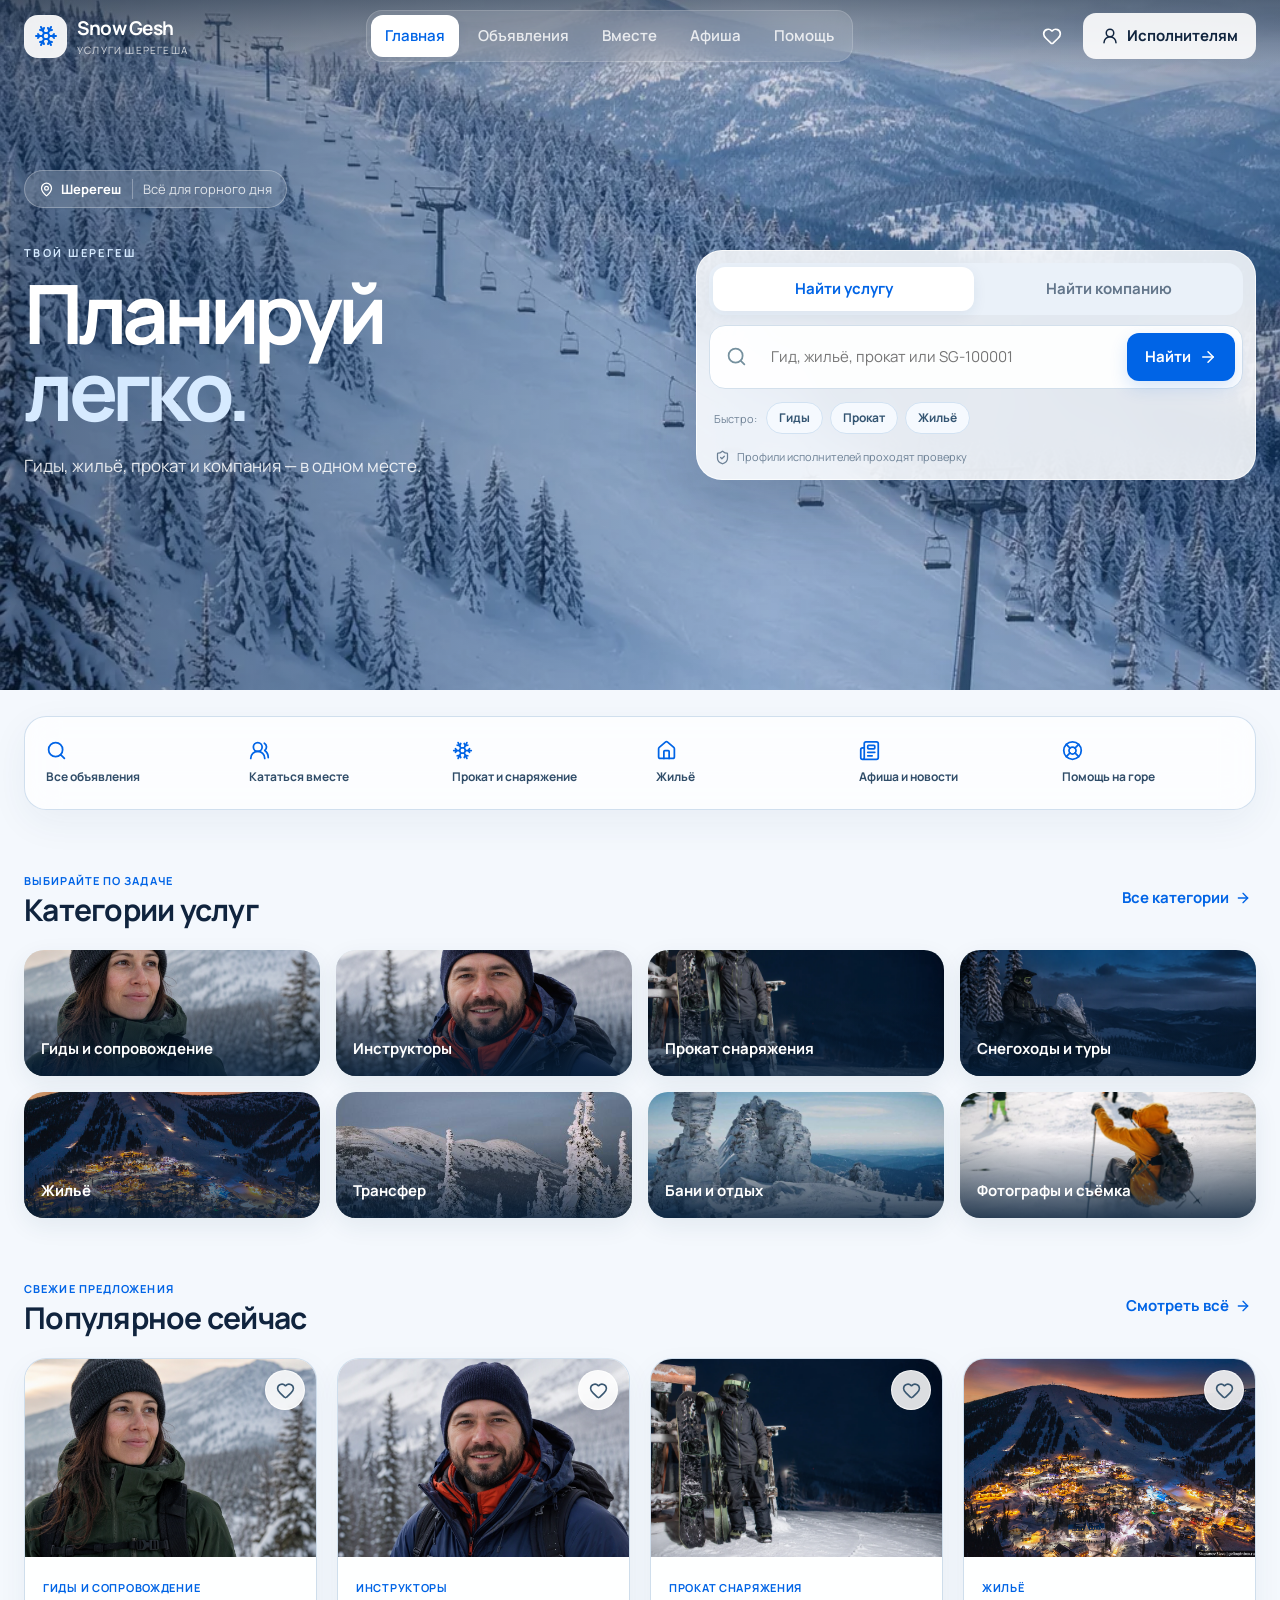
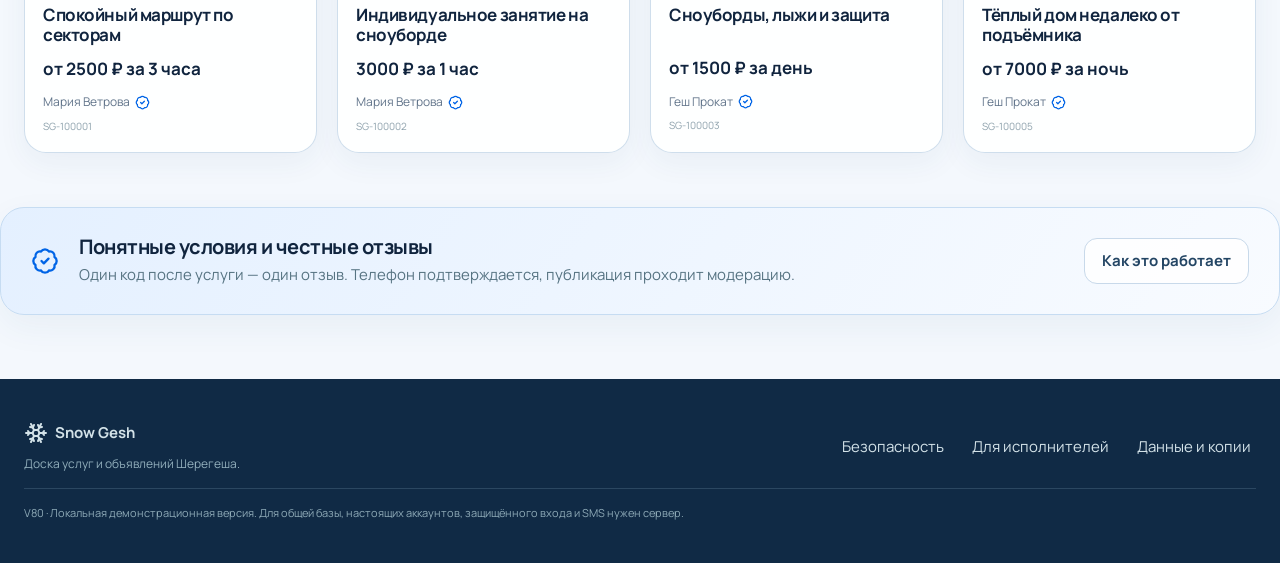
==== commit 9d2f2e65: "Publish Snow Gesh V80" ====
--- a/index.html
+++ b/index.html
@@ -10,8 +10,8 @@
     <link rel="apple-touch-icon" href="/icon-192.png" />
     <link rel="preload" href="/fonts/manrope-regular.ttf" as="font" type="font/ttf" crossorigin />
     <title>Snow Gesh — услуги и объявления Шерегеша</title>
-    <script type="module" crossorigin src="/assets/index-CIP6QdRp.js"></script>
-    <link rel="stylesheet" crossorigin href="/assets/index-Cr88rDRO.css">
+    <script type="module" crossorigin src="/assets/index-ClW9JQYZ.js"></script>
+    <link rel="stylesheet" crossorigin href="/assets/index-DySywuD0.css">
   </head>
   <body>
     <div id="root"></div>
--- a/assets/index-DySywuD0.css
+++ b/assets/index-DySywuD0.css
@@ -0,0 +1 @@
+@font-face{font-family:Manrope;src:url(/fonts/manrope-regular.ttf) format("truetype");font-weight:400;font-display:swap}@font-face{font-family:Manrope;src:url(/fonts/manrope-semibold.ttf) format("truetype");font-weight:600;font-display:swap}@font-face{font-family:Manrope;src:url(/fonts/manrope-bold.ttf) format("truetype");font-weight:700 800;font-display:swap}*{box-sizing:border-box}html{scroll-behavior:smooth}body{margin:0;min-width:320px;background:#edf5f8;color:#17384a;font-family:Manrope,-apple-system,BlinkMacSystemFont,Segoe UI,sans-serif;font-size:15px;line-height:1.55}button,input,textarea,select{font:inherit}button,a{-webkit-tap-highlight-color:transparent}button{cursor:pointer}button:disabled{cursor:not-allowed;opacity:.5}a{color:inherit;text-decoration:none}img{display:block;max-width:100%}h1,h2,h3,p{margin-top:0}h1,h2,h3{line-height:1.16;letter-spacing:-.025em}button:focus-visible,a:focus-visible,input:focus-visible,textarea:focus-visible,select:focus-visible{outline:3px solid #56b9e5;outline-offset:3px}.app-shell{min-height:100vh}.skip-link{position:fixed;top:-100px;left:16px;z-index:1000;background:#fff;padding:12px}.skip-link:focus{top:12px}.site-header{height:76px;display:flex;align-items:center;gap:34px;padding:0 max(24px,calc((100vw - 1240px)/2));background:#f8fcfef0;border-bottom:1px solid #dce9ef;position:sticky;top:0;z-index:40;-webkit-backdrop-filter:blur(16px);backdrop-filter:blur(16px)}.brand{display:flex;align-items:center;gap:10px;border:0;background:none;color:#153f58;padding:0;text-align:left;flex-shrink:0}.brand-mark{display:grid;place-items:center;width:43px;height:43px;background:#168abb;color:#fff;border-radius:13px}.brand strong{display:block;font-size:19px;letter-spacing:-.04em}.brand small{display:block;font-size:10px;text-transform:uppercase;letter-spacing:.12em;color:#6d8a99}.desktop-nav{display:flex;gap:5px;margin:auto}.desktop-nav button{border:0;background:none;padding:10px 13px;color:#577181;border-radius:10px;font-weight:600}.desktop-nav button.active{color:#087ba9;background:#e4f3fa}.header-actions{display:flex;align-items:center;gap:9px}.header-favorite{position:relative;border:0;background:none;display:grid;place-items:center;width:44px;height:44px;color:#31566b}.header-favorite span{position:absolute;right:1px;top:1px;background:#087ba9;color:#fff;min-width:17px;height:17px;border-radius:9px;font-size:10px;display:grid;place-items:center}.button{min-height:44px;border-radius:11px;border:1px solid transparent;padding:10px 17px;display:inline-flex;align-items:center;justify-content:center;gap:8px;font-weight:700;transition:background .18s,transform .18s}.button:active{transform:translateY(1px)}.button.primary{background:#087fae;color:#fff}.button.primary:hover{background:#066d96}.button.secondary{background:#fff;border-color:#cfdee6;color:#274d62}.button.danger{background:#d84949;color:#fff}.button.full{width:100%}.account-button{background:#e6f2f7;color:#20536d}.mobile-menu-button{display:none;width:44px;height:44px;border:0;background:none;color:#234f66}.mobile-menu{display:none}.offline-banner{background:#fff0c9;padding:8px;text-align:center;font-size:13px;display:flex;align-items:center;justify-content:center;gap:8px}.hero{min-height:510px;background:linear-gradient(90deg,#e6f5fbf7,#e4f4fbd6 42%,#e5f4f92e),url(/media/sheregesh-static-ice-morning.webp) center 47% / cover no-repeat;display:flex;align-items:center}.hero-inner{width:min(1240px,calc(100% - 48px));margin:auto;padding:58px 0 68px}.weather-pill{display:inline-flex;align-items:center;gap:7px;background:#ffffffd1;padding:7px 12px;border-radius:8px;font-weight:700;font-size:13px}.weather-pill span{font-weight:500;color:#69828f;border-left:1px solid #c7d8df;margin-left:4px;padding-left:10px}.hero h1{font-size:clamp(42px,5vw,68px);margin:24px 0 15px;color:#123e57;letter-spacing:-.055em}.hero h1 em{font-style:normal;color:#0c89b9}.hero-inner>p{font-size:18px;color:#4a697a;margin-bottom:28px}.hero-search{display:flex;align-items:center;gap:12px;background:#fff;padding:8px 8px 8px 18px;border-radius:16px;box-shadow:0 12px 45px #1b516b21;max-width:720px}.hero-search>svg{color:#75909e;flex-shrink:0}.hero-search input{border:0;outline:0;flex:1;min-width:0;height:48px;color:#17384a}.hero-note{display:flex;align-items:center;gap:7px;margin-top:16px;font-size:12px;color:#547180}.quick-section,.home-section,.page-section,.detail-page,.profile-page,.cabinet-page,.admin-page{width:min(1240px,calc(100% - 48px));margin-left:auto;margin-right:auto}.quick-section{margin-top:-25px;position:relative;z-index:2}.quick-grid{display:grid;grid-template-columns:repeat(6,1fr);background:#fff;border:1px solid #e1ebef;border-radius:16px;padding:10px;box-shadow:0 12px 30px #1d485e14}.quick-grid button{border:0;background:#fff;min-height:76px;padding:12px;display:flex;flex-direction:column;align-items:flex-start;justify-content:center;gap:7px;color:#2e586e;border-right:1px solid #e7eef2;position:relative;text-align:left;font-size:12px;font-weight:700}.quick-grid button:last-child{border:0}.quick-grid button>svg:first-child{color:#1189b7}.quick-grid button>svg:last-child{display:none}.quick-grid button:hover{background:#f0f8fb}.home-section{padding:52px 0 0}.section-row{display:flex;align-items:center;justify-content:space-between;gap:20px;margin-bottom:22px}.section-row h2{margin:2px 0 0;font-size:27px}.section-row p{margin:5px 0 0;color:#6a8492}.section-kicker{display:inline-flex;align-items:center;gap:6px;color:#1281aa;text-transform:uppercase;letter-spacing:.1em;font-size:11px;font-weight:800}.text-button{border:0;background:none;color:#087fae;display:inline-flex;align-items:center;gap:6px;font-weight:700;min-height:44px;padding:5px}.category-grid{display:grid;grid-template-columns:repeat(4,1fr);gap:14px}.category-grid button{height:112px;position:relative;overflow:hidden;border:0;border-radius:13px;padding:0;background:#d9e9ef}.category-grid img{width:100%;height:100%;-o-object-fit:cover;object-fit:cover;transition:transform .25s}.category-grid button:after{content:"";position:absolute;inset:35% 0 0;background:linear-gradient(transparent,#092635cc)}.category-grid span{position:absolute;z-index:1;bottom:13px;left:14px;color:#fff;font-weight:700;text-align:left}.category-grid button:hover img{transform:scale(1.035)}.ad-grid{display:grid;grid-template-columns:repeat(4,1fr);gap:18px}.ad-card{background:#fff;border:1px solid #dfe9ee;border-radius:15px;overflow:hidden;position:relative;min-width:0}.ad-image{display:block;border:0;padding:0;width:100%;height:188px;background:#dce8ed;position:relative}.ad-image img{width:100%;height:100%;-o-object-fit:cover;object-fit:cover}.favorite-button{position:absolute;right:11px;top:11px;width:40px;height:40px;border:0;border-radius:50%;background:#fffffff0;color:#49697b;display:grid;place-items:center}.favorite-button.active{color:#0785b5}.ad-card-content{display:block;text-align:left;border:0;background:none;width:100%;padding:16px}.ad-category{font-size:11px;text-transform:uppercase;letter-spacing:.065em;font-weight:800;color:#2184aa}.ad-card h3{font-size:17px;margin:7px 0 11px;min-height:39px}.ad-price{display:block;font-size:17px;color:#123f58;margin-bottom:11px}.ad-provider{display:flex;align-items:center;gap:5px;color:#5b7684;font-size:12px}.ad-provider svg{color:#0c94c3}.ad-card-content>small{display:block;color:#8ca0ab;font-size:10px;margin-top:7px}.checking-label{position:absolute;left:10px;top:10px;background:#fff2c9;color:#755814;font-size:11px;padding:5px 8px;border-radius:6px;font-weight:700}.trust-strip{margin:54px 0 64px;background:#dceef5;border-radius:16px;padding:27px 30px;display:flex;align-items:center;gap:20px}.trust-strip>svg{color:#0a88b5;flex-shrink:0}.trust-strip h2{font-size:20px;margin-bottom:5px}.trust-strip p{margin:0;color:#567382}.trust-strip .button{margin-left:auto;flex-shrink:0}.page-section,.detail-page,.profile-page,.cabinet-page,.admin-page{padding-top:42px;padding-bottom:70px;min-height:65vh}.page-heading{max-width:750px;margin-bottom:28px}.page-heading h1{font-size:38px;margin:8px 0 10px}.page-heading p{color:#617d8b;font-size:16px;margin:0}.catalog-tools{display:grid;grid-template-columns:1fr 235px 190px;gap:10px;background:#fff;padding:12px;border:1px solid #dce8ed;border-radius:14px}.search-field{display:flex;align-items:center;gap:10px;background:#fff;border:1px solid #ccdde5;border-radius:10px;padding:0 13px;min-height:46px}.search-field svg{color:#73909e;flex-shrink:0}.search-field input{border:0;outline:0;min-width:0;width:100%;height:44px}input,textarea,select{border:1px solid #cbdde5;border-radius:9px;background:#fff;color:#17384a;padding:11px 12px;min-height:44px;width:100%}textarea{resize:vertical}select{cursor:pointer}.results-line{display:flex;justify-content:space-between;align-items:center;padding:20px 0;color:#6b8390;font-size:13px}.results-line button{display:flex;align-items:center;gap:4px;background:none;border:0;color:#087fae}.split-heading{display:flex;align-items:center;justify-content:space-between;gap:25px}.split-heading .button{flex-shrink:0}.companion-list{display:grid;grid-template-columns:repeat(2,1fr);gap:18px}.companion-card{background:#fff;border:1px solid #dce8ed;border-radius:15px;padding:24px}.companion-top{display:flex;justify-content:space-between;align-items:center}.ad-number{font-size:11px;color:#7f96a1;letter-spacing:.05em}.companion-card h2{font-size:21px;margin:12px 0 9px}.companion-card>p{color:#5d7886}.companion-meta{display:grid;grid-template-columns:1fr 1fr;gap:9px;margin:18px 0;color:#466878;font-size:13px}.companion-meta span{display:flex;align-items:center;gap:7px}.contact-area{padding-top:15px;border-top:1px solid #e2ebef}.contact-buttons{display:flex;flex-wrap:wrap;gap:8px}.contact-copy{display:flex;flex-wrap:wrap;gap:8px;margin-top:10px}.contact-copy button{border:0;background:none;color:#587685;display:flex;gap:5px;align-items:center;padding:4px 0;font-size:12px}.news-grid{display:grid;grid-template-columns:1fr 1fr;gap:22px}.news-card{background:#fff;border:1px solid #dce8ed;border-radius:15px;overflow:hidden}.news-card>img{width:100%;height:250px;-o-object-fit:cover;object-fit:cover}.news-card>div{padding:23px}.news-card h2{margin:11px 0;font-size:23px}.news-card p{color:#587483}.news-card small{display:flex;align-items:center;gap:6px;flex-wrap:wrap;color:#738b97}.badge{display:inline-block;background:#e1f1f8;color:#11799f;font-size:11px;font-weight:800;padding:4px 8px;border-radius:5px}.empty-state{text-align:center;padding:55px 20px;color:#6b8490;background:#ffffff80;border-radius:16px}.empty-state>svg{width:38px;height:38px;color:#67a9c4}.empty-state h2{color:#264e63;margin:15px 0 8px}.empty-state .button{margin-top:12px}.back-button{display:inline-flex;align-items:center;gap:7px;background:none;border:0;color:#4e7183;min-height:44px;padding:0;margin-bottom:18px}.detail-layout{display:grid;grid-template-columns:minmax(0,1.15fr) minmax(350px,.85fr);gap:34px}.detail-main-image{height:500px;border-radius:18px;overflow:hidden;position:relative;background:#dce9ef}.detail-main-image>img{width:100%;height:100%;-o-object-fit:cover;object-fit:cover}.gallery-arrow{position:absolute;top:50%;width:44px;height:44px;border-radius:50%;border:0;background:#ffffffe6;display:grid;place-items:center;color:#234d63}.gallery-arrow.left{left:14px}.gallery-arrow.right{right:14px}.thumbnails{display:flex;gap:8px;margin-top:10px;overflow:auto}.thumbnails button{width:75px;height:60px;flex-shrink:0;padding:0;border:2px solid transparent;border-radius:8px;overflow:hidden;background:none}.thumbnails button.active{border-color:#118bb8}.thumbnails img{width:100%;height:100%;-o-object-fit:cover;object-fit:cover}.detail-info{background:#fff;border:1px solid #dce8ed;border-radius:18px;padding:28px;align-self:start}.detail-info h1{font-size:31px;margin:8px 0 14px}.detail-price{display:block;font-size:24px;margin-bottom:20px}.detail-description{color:#506f7f;white-space:pre-line}.detail-meta{display:flex;flex-direction:column;gap:6px;font-size:12px;color:#77909d;margin:18px 0}.detail-meta span{display:flex;align-items:center;gap:6px}.detail-provider{border:0;border-top:1px solid #e0eaef;border-bottom:1px solid #e0eaef;background:none;width:100%;padding:15px 0;display:flex;align-items:center;gap:12px;text-align:left}.detail-provider img{width:46px;height:46px;border-radius:50%;-o-object-fit:cover;object-fit:cover}.detail-provider span{flex:1}.detail-provider strong,.detail-provider small{display:block}.detail-provider small{color:#728996;font-size:11px}.detail-provider>svg{color:#0b8eb9}.rating-line{display:flex;align-items:center;gap:8px;margin:12px 0}.rating-line>span:last-child{font-size:12px;color:#708995}.stars{display:inline-flex;color:#e6a92c;gap:1px;align-items:center}.stars-input{gap:4px}.stars-input button{border:0;background:none;color:inherit;padding:3px;min-width:38px;min-height:38px}.detail-secondary{display:flex;flex-wrap:wrap;gap:7px;margin:12px 0}.detail-secondary .button{font-size:12px;padding:8px 11px}.safety-note{display:flex;align-items:flex-start;gap:8px;color:#68808c;font-size:12px;margin:15px 0 0}.safety-note svg{flex-shrink:0;margin-top:2px}.public-profile-head{background:#fff;border:1px solid #dce8ed;border-radius:17px;padding:26px;display:flex;gap:22px;align-items:center}.public-profile-head>img{width:110px;height:110px;border-radius:50%;-o-object-fit:cover;object-fit:cover}.public-profile-head>div{flex:1}.public-profile-head h1{margin:8px 0;font-size:33px}.public-profile-head p{color:#5f7c8b;margin-bottom:4px}.profile-page>.contact-area{background:#fff;padding:18px 24px;margin:12px 0 35px;border-radius:13px}.profile-reviews{margin-bottom:35px}.review{background:#fff;border-bottom:1px solid #dfe9ee;padding:18px 0}.review>div{display:flex;align-items:center;gap:10px;flex-wrap:wrap}.review small{display:flex;align-items:center;gap:4px;color:#67818e}.review p{margin:10px 0 0}.review blockquote{margin:12px 0 0;background:#edf6f9;padding:12px;border-radius:8px;color:#506e7d}.status{display:inline-flex;align-items:center;border-radius:5px;padding:4px 7px;font-size:10px;font-weight:800;background:#e6eef2;color:#55717f}.status.approved{background:#dff3e9;color:#21734d}.status.pending,.status.changes{background:#fff0c8;color:#806014}.status.blocked,.status.rejected{background:#fde4e4;color:#a23b3b}.help-grid{display:grid;grid-template-columns:1fr 1fr;gap:16px}.help-grid article{background:#fff;border:1px solid #dce8ed;border-radius:14px;padding:24px}.help-grid article>svg{color:#0b88b5}.help-grid h2{font-size:19px;margin:13px 0 8px}.help-grid p{color:#5c7785;margin:0}.emergency-card{background:#173f54;color:#fff;border-radius:15px;padding:24px 28px;display:flex;align-items:center;justify-content:space-between;margin-bottom:22px}.emergency-card span,.emergency-card strong{display:block}.emergency-card strong{font-size:34px}.emergency-card p{margin:5px 0 0;color:#c4d8e1}.help-links{display:flex;gap:10px;margin-top:22px}.account-guest{max-width:960px}.account-actions{background:#fff;border:1px solid #dce8ed;border-radius:16px;padding:28px;text-align:center}.account-actions .button{margin:auto}.account-actions p{margin:10px 0 0;color:#728b97;font-size:12px}.account-benefits{display:grid;grid-template-columns:repeat(3,1fr);gap:15px;margin:18px 0}.account-benefits>span{background:#e2f0f5;padding:22px;border-radius:13px;color:#5f7a88}.account-benefits svg{display:block;color:#1186b0;margin-bottom:12px}.account-benefits strong{display:block;color:#20485d;margin-bottom:5px}.account-secondary{display:flex;gap:10px}.account-secondary button{border:0;background:none;display:flex;gap:7px;align-items:center;color:#527586;min-height:44px}.modal-backdrop{position:fixed;inset:0;background:#0b23309e;z-index:100;display:flex;align-items:center;justify-content:center;padding:25px}.modal{background:#f7fbfd;width:min(540px,100%);max-height:90vh;border-radius:17px;overflow:hidden;box-shadow:0 24px 80px #0003;display:flex;flex-direction:column}.modal-wide{width:min(960px,100%)}.modal>header{display:flex;align-items:center;justify-content:space-between;padding:18px 22px;border-bottom:1px solid #dbe8ed;background:#fff}.modal>header h2{margin:0;font-size:20px}.icon-button{width:44px;height:44px;border:0;background:none;display:grid;place-items:center;color:#4c6c7d}.modal-content{padding:24px;overflow:auto}.form-grid{display:grid;gap:15px}.form-grid label{display:grid;gap:6px;font-weight:700;font-size:12px;color:#365a6c}.form-grid label small{font-weight:400;color:#738b97}.form-two{display:grid;grid-template-columns:1fr 1fr;gap:12px}.form-error{background:#fde8e8;color:#a03737;padding:10px 12px;border-radius:8px;margin:0}.local-notice{background:#eaf4f8;border:1px solid #d3e6ee;border-radius:9px;padding:12px 14px;color:#557281;font-size:12px;display:flex;gap:7px;align-items:flex-start}.local-notice svg{flex-shrink:0}.success-message{color:#23724e;background:#e0f3e9;padding:10px;border-radius:8px;display:flex;gap:7px;align-items:center}.segmented{display:grid;grid-template-columns:1fr 1fr;background:#e5eff3;padding:4px;border-radius:10px;margin-bottom:15px}.segmented button{border:0;background:none;min-height:40px;border-radius:8px;color:#5e7987;font-weight:700}.segmented button.active{background:#fff;color:#0b7fa9;box-shadow:0 2px 7px #143d5014}.auth-layout{display:grid;grid-template-columns:.8fr 1.2fr;gap:30px}.auth-intro h1{font-size:29px;margin:12px 0}.auth-intro p{color:#5f7c8b}.auth-steps{display:flex;flex-wrap:wrap;align-items:center;gap:8px;font-size:11px;color:#587684}.auth-steps span{display:flex;align-items:center;gap:5px}.auth-steps b{display:grid;place-items:center;width:23px;height:23px;background:#dff0f7;border-radius:50%;color:#087ea8}.input-icon{position:relative}.input-icon svg{position:absolute;left:12px;top:13px;color:#79929e}.input-icon input{padding-left:39px}.inline-field{display:flex;gap:7px}.inline-field .button{flex-shrink:0}.contact-fields{border:1px solid #d9e7ed;border-radius:11px;padding:15px;display:grid;gap:12px}.contact-fields legend{font-weight:800;padding:0 6px}.contact-fields>small{color:#698490}.settings-content{display:grid;gap:12px}.toast{position:fixed;bottom:25px;left:50%;transform:translate(-50%);z-index:200;background:#173f54;color:#fff;padding:13px 18px;border-radius:11px;box-shadow:0 8px 35px #0003;display:flex;align-items:center;gap:9px;max-width:calc(100% - 30px);font-size:13px}.cabinet-head{display:flex;align-items:center;gap:22px;background:#fff;padding:25px;border:1px solid #dce8ed;border-radius:16px}.cabinet-head>img{width:92px;height:92px;-o-object-fit:cover;object-fit:cover;border-radius:50%}.cabinet-head>div{flex:1}.cabinet-head h1{margin:7px 0;font-size:30px}.cabinet-head p{color:#607c8a;margin-bottom:6px}.cabinet-rating{display:flex;align-items:center;gap:7px}.cabinet-rating>span:last-child{font-size:12px;color:#6b8390}.cabinet-tabs,.admin-tabs{display:flex;gap:6px;margin:20px 0;overflow:auto;padding-bottom:3px}.cabinet-tabs button,.admin-tabs button{border:1px solid #d7e5eb;background:#fff;min-height:44px;padding:9px 14px;border-radius:9px;display:flex;align-items:center;gap:7px;white-space:nowrap;color:#557483}.cabinet-tabs button.active,.admin-tabs button.active{background:#0c83ae;color:#fff;border-color:#0c83ae}.cabinet-ads{display:grid;gap:12px}.cabinet-ads>article{display:grid;grid-template-columns:130px 1fr;background:#fff;border:1px solid #dce8ed;border-radius:13px;overflow:hidden}.cabinet-ads>article>img{width:130px;height:100%;-o-object-fit:cover;object-fit:cover}.cabinet-ad-body{padding:16px}.cabinet-ad-body h3{margin:8px 0;font-size:18px}.cabinet-ad-body>strong{display:block}.cabinet-ad-body small{display:flex;align-items:center;gap:5px;color:#718995;margin:7px 0}.cabinet-ad-actions{display:flex;flex-wrap:wrap;gap:5px}.cabinet-ad-actions button{border:0;background:#e9f3f7;color:#365e72;padding:7px 9px;border-radius:7px;display:flex;align-items:center;gap:4px;font-size:11px;min-height:34px}.code-list{display:flex;flex-wrap:wrap;gap:10px;margin-bottom:30px}.code-list>span{background:#fff;border:1px solid #d8e7ed;border-radius:9px;padding:10px 15px;display:flex;flex-direction:column}.code-list>span.used{opacity:.55}.code-list strong{letter-spacing:.14em}.code-list small{font-size:10px;color:#6c8490}.reply-form{display:flex;gap:7px;margin-top:12px}.reply-form .button{flex-shrink:0}.profile-editor{background:#fff;padding:24px;border-radius:14px;max-width:700px}.profile-editor dl>div{display:flex;justify-content:space-between;padding:11px 0;border-bottom:1px solid #e3edf1;gap:15px}.profile-editor dt{color:#728a96}.profile-editor dd{margin:0;text-align:right;overflow-wrap:anywhere}.logout-button{margin-top:20px}.admin-role{display:flex;align-items:center;gap:10px;margin-top:16px;font-size:12px;font-weight:700}.admin-role select{width:auto;min-width:170px}.admin-stats{display:grid;grid-template-columns:repeat(3,1fr);gap:12px}.admin-stats>span{background:#fff;padding:17px;border-radius:11px;display:flex;align-items:center;gap:9px;color:#5c7886}.admin-stats b{font-size:24px;color:#173f54}.admin-list{display:grid;gap:12px}.admin-list>article{background:#fff;border:1px solid #dce8ed;border-radius:12px;padding:19px;display:flex;align-items:center;justify-content:space-between;gap:20px}.admin-list h3{margin:8px 0;font-size:18px}.admin-list p{margin:5px 0;color:#5a7785}.admin-list small{color:#748b97}.admin-actions{display:flex;gap:7px;flex-wrap:wrap;justify-content:flex-end}.admin-reason{background:#fff0d0;padding:8px;border-radius:6px}.admin-news-form{background:#fff;padding:20px;border-radius:12px;margin-bottom:18px}.history-list{display:grid;gap:8px}.history-list article{background:#fff;padding:14px 17px;border-radius:10px;display:flex;gap:12px}.history-list p{margin:4px 0;color:#607c89}.history-list small{color:#7a909b}.qr-view{text-align:center}.qr-view img{margin:10px auto 18px;max-width:280px;width:100%;border:1px solid #d5e5ec;border-radius:12px}.qr-view p{color:#627e8c}.qr-view .button{margin:4px}footer{background:#173c50;color:#d3e2e8;padding:34px max(24px,calc((100vw - 1240px)/2));display:grid;grid-template-columns:1fr auto;gap:15px}.footer-brand{display:grid;grid-template-columns:auto 1fr;align-items:center;gap:7px}.footer-brand p{grid-column:1/-1;margin:3px 0 0;color:#91aebb;font-size:12px}footer>div:nth-child(2){display:flex;gap:18px}footer button{border:0;background:none;color:#d3e2e8;padding:5px}footer>p{grid-column:1/-1;border-top:1px solid #315467;padding-top:15px;margin:0;color:#8eaab7;font-size:11px}.bottom-nav{display:none}@media(max-width:1024px){.site-header{padding:0 24px;gap:20px}.desktop-nav button{padding:9px}.ad-grid,.quick-grid{grid-template-columns:repeat(3,1fr)}.quick-grid button{border-bottom:1px solid #e7eef2}.category-grid{grid-template-columns:repeat(4,1fr)}.detail-main-image{height:420px}.detail-layout{gap:20px}.detail-info{padding:22px}.hero-inner{padding-left:10px}.desktop-nav{gap:0}.account-button span{display:none}}@media(max-width:768px){body{font-size:14px;padding-bottom:67px}.site-header{height:64px;padding:0 16px;justify-content:space-between}.brand-mark{width:38px;height:38px}.brand strong{font-size:17px}.brand small{font-size:9px}.desktop-nav,.account-button{display:none}.header-actions{gap:2px}.mobile-menu-button{display:grid;place-items:center}.mobile-menu{display:grid;position:fixed;top:64px;left:0;right:0;background:#fff;z-index:39;padding:10px 16px 16px;box-shadow:0 10px 25px #16394b26}.mobile-menu button{display:flex;align-items:center;gap:10px;border:0;border-bottom:1px solid #e5edf1;background:none;min-height:48px;text-align:left;color:#345c70}.mobile-menu button svg:last-child{margin-left:auto}.hero{min-height:490px;background-position:62% center}.hero-inner{width:calc(100% - 32px);padding:42px 0 55px}.hero h1{font-size:42px}.hero-inner>p{font-size:15px;max-width:340px}.hero-search{padding:7px 7px 7px 13px;gap:8px}.hero-search .button{padding:10px 13px}.hero-search .button svg{display:none}.hero-search input{font-size:13px}.quick-section,.home-section,.page-section,.detail-page,.profile-page,.cabinet-page,.admin-page{width:calc(100% - 30px)}.quick-grid{grid-template-columns:1fr 1fr;padding:6px}.quick-grid button{min-height:65px;border:0!important}.quick-grid button>svg:last-child{display:block;position:absolute;right:10px}.home-section{padding-top:38px}.category-grid{grid-template-columns:1fr 1fr;gap:10px}.category-grid button{height:102px}.ad-grid{grid-template-columns:1fr 1fr;gap:11px}.ad-image{height:150px}.ad-card-content{padding:13px}.ad-card h3,.ad-price{font-size:15px}.section-row h2{font-size:23px}.section-row .text-button{font-size:12px}.trust-strip{margin:40px 0;padding:22px;align-items:flex-start;flex-wrap:wrap}.trust-strip .button{margin-left:0}.page-section,.detail-page,.profile-page,.cabinet-page,.admin-page{padding-top:27px;padding-bottom:40px}.page-heading h1{font-size:31px}.catalog-tools{grid-template-columns:1fr 1fr}.catalog-tools .search-field{grid-column:1/-1}.split-heading{display:block}.split-heading .button{margin-bottom:20px}.companion-list,.news-grid,.help-grid,.detail-layout{grid-template-columns:1fr}.detail-main-image{height:390px}.detail-info h1{font-size:27px}.public-profile-head{align-items:flex-start;flex-wrap:wrap;padding:20px}.public-profile-head>img{width:75px;height:75px}.public-profile-head h1{font-size:26px}.public-profile-head>.button{width:100%}.emergency-card{padding:20px}.account-benefits{grid-template-columns:1fr}.account-secondary{flex-direction:column}.modal-backdrop{padding:0;align-items:flex-end}.modal,.modal-wide{width:100%;max-height:94vh;border-radius:18px 18px 0 0}.modal-content{padding:19px}.auth-layout{grid-template-columns:1fr}.auth-intro{display:none}.cabinet-head{align-items:flex-start;flex-wrap:wrap;padding:19px}.cabinet-head>img{width:65px;height:65px}.cabinet-head h1{font-size:24px}.cabinet-head>.button{width:100%}.cabinet-ads>article{grid-template-columns:95px 1fr}.cabinet-ads>article>img{width:95px}.admin-list>article{display:block}.admin-actions{justify-content:flex-start;margin-top:12px}.admin-stats>span{padding:12px;flex-wrap:wrap;font-size:11px}.admin-stats b{font-size:20px}.bottom-nav{position:fixed;display:grid;grid-template-columns:repeat(5,1fr);left:0;right:0;bottom:0;z-index:50;background:#fcfefff7;border-top:1px solid #d7e5eb;padding:5px 4px max(5px,env(safe-area-inset-bottom));-webkit-backdrop-filter:blur(12px);backdrop-filter:blur(12px)}.bottom-nav button{border:0;background:none;color:#6b8491;min-height:52px;display:flex;flex-direction:column;align-items:center;justify-content:center;gap:2px;font-size:9px}.bottom-nav button.active{color:#087fae}.toast{bottom:77px;width:-moz-max-content;width:max-content}footer{padding:28px 20px;grid-template-columns:1fr}footer>div:nth-child(2){flex-wrap:wrap;gap:8px}footer>p{grid-column:1}}@media(max-width:420px){.hero h1{font-size:37px}.weather-pill span{display:none}.hero-search .button{font-size:0;min-width:46px}.hero-search .button svg{display:block}.ad-grid{grid-template-columns:1fr}.ad-image{height:210px}.ad-card h3{min-height:0}.companion-meta,.form-two{grid-template-columns:1fr}.detail-main-image{height:310px}.detail-info{padding:18px}.contact-buttons{display:grid}.contact-buttons .button{width:100%}.cabinet-ads>article{grid-template-columns:1fr}.cabinet-ads>article>img{width:100%;height:160px}.inline-field{flex-wrap:wrap}.inline-field input{flex:1;min-width:150px}.public-profile-head>div{min-width:180px}.emergency-card{display:block}.emergency-card .button{margin-top:15px}.reply-form{display:grid}}@media(prefers-reduced-motion:reduce){*{scroll-behavior:auto!important;transition:none!important}}:root{--ice-bg: #f4f8fd;--ice-ink: #10243e;--ice-blue: #0064e6;--ice-blue-dark: #0052bd;--ice-soft: #e8f2ff;--ice-line: #c8d9ea;--ice-muted: #62758b;--ice-panel: rgba(255, 255, 255, .82);--ice-shadow: 0 18px 50px rgba(38, 74, 111, .1)}body{background:var(--ice-bg);color:var(--ice-ink)}::-moz-selection{background:#cde4ff;color:var(--ice-ink)}::selection{background:#cde4ff;color:var(--ice-ink)}button,a,input,textarea,select{transition:border-color .18s,background .18s,color .18s,box-shadow .18s,transform .18s}button:focus-visible,a:focus-visible,input:focus-visible,textarea:focus-visible,select:focus-visible{outline-color:#69a8ff}.site-header{height:72px;background:#fafdffe0;border-bottom:1px solid rgba(184,208,229,.65);box-shadow:0 4px 22px #2044670a;-webkit-backdrop-filter:blur(22px) saturate(140%);backdrop-filter:blur(22px) saturate(140%)}.page-home .site-header{position:absolute;left:0;right:0;background:linear-gradient(rgba(7,25,48,.48),transparent);border:0;box-shadow:none;-webkit-backdrop-filter:none;backdrop-filter:none}.brand{color:var(--ice-ink)}.page-home .brand{color:#fff}.brand-mark{background:var(--ice-blue);border-radius:14px;box-shadow:inset 0 0 0 1px #fff3}.page-home .brand-mark{background:#ffffffeb;color:var(--ice-blue);-webkit-backdrop-filter:blur(12px);backdrop-filter:blur(12px)}.brand small{color:var(--ice-muted)}.page-home .brand small{color:#ffffffc7}.desktop-nav{padding:4px;border-radius:16px;background:#e6eff9a8}.desktop-nav button{color:#52677d;border-radius:12px;padding:9px 14px}.desktop-nav button.active{color:var(--ice-blue);background:#fff;box-shadow:0 3px 12px #1d446914}.page-home .desktop-nav{background:#ffffff1f;border:1px solid rgba(255,255,255,.16);-webkit-backdrop-filter:blur(16px);backdrop-filter:blur(16px)}.page-home .desktop-nav button{color:#ffffffd1}.page-home .desktop-nav button.active{color:var(--ice-blue);background:#fff}.header-favorite,.mobile-menu-button{color:#34516d;border-radius:13px}.header-favorite:hover,.mobile-menu-button:hover{background:var(--ice-soft)}.page-home .header-favorite,.page-home .mobile-menu-button{color:#fff}.header-favorite span{background:var(--ice-blue);border:2px solid white}.account-button{background:var(--ice-soft);color:var(--ice-blue)}.page-home .account-button{color:var(--ice-ink);background:#ffffffe6}.button{border-radius:13px;min-height:46px}.button.primary{background:var(--ice-blue);color:#fff;box-shadow:0 7px 18px #0064e629}.button.primary:hover{background:var(--ice-blue-dark);box-shadow:0 9px 22px #0064e638}.button.secondary{color:#234564;background:#ffffffdb;border-color:var(--ice-line)}.button.secondary:hover{border-color:#83afe0;background:#fff}.button.danger{background:#d84a57}.hero{min-height:690px;position:relative;display:block;background:#173454;overflow:hidden}.hero-photo{position:absolute;inset:0;background:linear-gradient(90deg,#04142a6b,#051b340d 60%,#051b342e),url(/media/sheregesh-static-ice-morning.webp) center 48% / cover no-repeat}.hero-inner{width:min(1240px,calc(100% - 48px));padding:146px 0 58px;position:relative;display:grid;grid-template-columns:1fr 560px;align-items:end;gap:70px}.hero-copy{align-self:center;color:#fff;padding-top:24px}.weather-pill{background:#ffffff26;border:1px solid rgba(255,255,255,.28);color:#fff;border-radius:999px;padding:8px 14px;-webkit-backdrop-filter:blur(14px);backdrop-filter:blur(14px)}.weather-pill span{color:#fffc;border-color:#ffffff4d}.hero-eyebrow{display:block;margin-top:36px;font-size:11px;text-transform:uppercase;letter-spacing:.22em;font-weight:800;color:#d5eaff}.hero h1{color:#fff;font-size:clamp(64px,6.4vw,94px);line-height:.94;letter-spacing:-.065em;margin:14px 0 24px}.hero h1 em{color:#d6eaff}.hero-inner .hero-copy>p{color:#ffffffde;font-size:17px;max-width:400px;margin:0}.hero-widget{background:#ffffffdb;border:1px solid rgba(255,255,255,.72);border-radius:26px;padding:12px;box-shadow:0 28px 75px #04193640;-webkit-backdrop-filter:blur(24px) saturate(145%);backdrop-filter:blur(24px) saturate(145%)}.hero-tabs{display:grid;grid-template-columns:1fr 1fr;padding:4px;gap:4px;background:#eaf1f9;border-radius:16px;margin-bottom:10px}.hero-tabs button{border:0;min-height:44px;border-radius:12px;background:transparent;color:#62758a;font-weight:700}.hero-tabs button.active{background:#fff;color:var(--ice-blue);box-shadow:0 4px 14px #1c446c14}.hero-search{max-width:none;padding:7px 7px 7px 16px;border:1px solid #d3e0ec;border-radius:16px;box-shadow:none;background:#fffffff2}.hero-search:focus-within{border-color:#74aaf1;box-shadow:0 0 0 4px #0064e614}.hero-search input{color:var(--ice-ink);background:transparent}.hero-search input:disabled{color:#75879a;opacity:1}.hero-search .button{min-height:48px;border-radius:12px}.hero-quick{display:flex;align-items:center;flex-wrap:wrap;gap:7px;padding:13px 5px 4px}.hero-quick>span{font-size:11px;color:#718397;margin-right:2px}.hero-quick button{border:1px solid #d2e2f2;background:#f5f9fe;color:#345572;border-radius:999px;padding:6px 12px;font-size:12px;font-weight:700}.hero-quick button:hover{color:var(--ice-blue);border-color:#8dbbf6;background:#edf5ff}.hero-note{color:#6c8095;margin:10px 6px 1px;font-size:11px}.quick-section{margin-top:26px}.quick-grid{border:1px solid rgba(197,216,234,.8);border-radius:22px;background:#ffffffb8;box-shadow:0 12px 38px #244a6d0f;-webkit-backdrop-filter:blur(16px);backdrop-filter:blur(16px);padding:8px;gap:5px}.quick-grid button{background:transparent;border:0!important;border-radius:15px;min-height:76px;color:#304d69;padding:13px}.quick-grid button:hover{background:#edf5ff;color:var(--ice-blue)}.quick-grid button>svg:first-child{color:var(--ice-blue)}.home-section{padding-top:58px}.section-row h2{font-size:30px;color:var(--ice-ink)}.section-kicker{color:var(--ice-blue)}.text-button{color:var(--ice-blue);border-radius:10px}.text-button:hover{background:var(--ice-soft)}.category-grid{gap:16px}.category-grid button{border-radius:20px;height:126px;box-shadow:0 8px 24px #173a5a14}.category-grid button:after{background:linear-gradient(transparent,#051e39d4)}.category-grid span{bottom:16px;left:17px;right:12px}.ad-grid{gap:20px}.ad-card{border:1px solid rgba(195,214,232,.8);border-radius:22px;background:#ffffffe0;box-shadow:0 10px 30px #2244650e;transition:transform .2s,box-shadow .2s,border-color .2s}.ad-card:hover{transform:translateY(-3px);border-color:#a9c8e6;box-shadow:0 18px 42px #2244651c}.ad-image{height:198px}.favorite-button{background:#ffffffdb;color:#395771;border:1px solid rgba(255,255,255,.75);-webkit-backdrop-filter:blur(12px);backdrop-filter:blur(12px);box-shadow:0 5px 16px #0f2b491f}.favorite-button.active{color:var(--ice-blue);background:#fff}.ad-card-content{padding:18px}.ad-category{color:var(--ice-blue)}.ad-card h3{font-size:17px;color:var(--ice-ink)}.ad-price{color:var(--ice-ink)}.ad-provider{color:var(--ice-muted)}.ad-provider svg{color:var(--ice-blue)}.checking-label{background:#fff8def0;color:#775b16;border:1px solid rgba(234,206,128,.5);-webkit-backdrop-filter:blur(10px);backdrop-filter:blur(10px);border-radius:999px}.trust-strip{background:linear-gradient(125deg,#e4f0ff,#f8fbff);border:1px solid #c6dcf2;border-radius:24px;box-shadow:0 12px 35px #2a50730f}.trust-strip>svg{color:var(--ice-blue)}.page-section,.detail-page,.profile-page,.cabinet-page,.admin-page{padding-top:50px;padding-bottom:84px}.page-heading h1{font-size:44px;color:var(--ice-ink);letter-spacing:-.045em}.page-heading p{color:var(--ice-muted)}.catalog-tools{background:transparent;border:0;border-radius:0;padding:0;gap:12px;box-shadow:none}.catalog-tools:before{display:none;content:none}.search-field,input,textarea,select{border-color:var(--ice-line);border-radius:13px;color:var(--ice-ink);background:#ffffffe0}.search-field{min-height:52px}.search-field:focus-within,input:focus,textarea:focus,select:focus{border-color:#77aaf0;box-shadow:0 0 0 4px #0064e612}.search-field input{box-shadow:none;border:0;background:transparent}.results-line{padding:22px 2px}.results-line button{color:var(--ice-blue);padding:7px;border-radius:8px}.companion-card,.news-card,.help-grid article,.account-actions,.public-profile-head,.cabinet-head,.profile-editor,.admin-news-form{border:1px solid rgba(195,214,232,.8);border-radius:22px;background:#ffffffd9;box-shadow:0 10px 30px #2244650d}.companion-card{padding:26px}.companion-card h2{color:var(--ice-ink)}.companion-meta{padding:14px;background:#f2f7fc;border-radius:14px}.contact-area{border-color:#dce7f1}.contact-copy button{color:#526f89;border-radius:7px;padding:6px}.contact-copy button:hover{background:var(--ice-soft);color:var(--ice-blue)}.news-card>img{height:270px}.badge{color:var(--ice-blue);background:var(--ice-soft);border-radius:999px;padding:5px 10px}.empty-state{border:1px dashed #bcd2e7;background:#ffffffa6;border-radius:24px}.empty-state>svg{color:var(--ice-blue)}.empty-state h2{color:var(--ice-ink)}.back-button{color:#365571;background:#ffffffb3;border:1px solid #d0dfec;border-radius:999px;padding:8px 15px;min-height:42px;-webkit-backdrop-filter:blur(10px);backdrop-filter:blur(10px)}.detail-main-image{border-radius:26px;box-shadow:var(--ice-shadow)}.detail-info{border:1px solid rgba(195,214,232,.85);border-radius:26px;background:#ffffffde;box-shadow:var(--ice-shadow);-webkit-backdrop-filter:blur(18px);backdrop-filter:blur(18px);padding:30px}.detail-info h1{font-size:34px}.detail-provider{border-color:#dce7f1}.detail-provider>svg{color:var(--ice-blue)}.gallery-arrow{background:#ffffffd6;-webkit-backdrop-filter:blur(12px);backdrop-filter:blur(12px);color:var(--ice-blue);box-shadow:0 5px 16px #14314e26}.thumbnails button{border-radius:12px}.thumbnails button.active{border-color:var(--ice-blue)}.public-profile-head{padding:30px}.public-profile-head>img{border-radius:28px;width:122px;height:122px}.profile-page>.contact-area{border:1px solid #d3e1ee;border-radius:20px;background:#fffc}.review{background:transparent;border-color:#d9e5ef}.review blockquote{background:#eaf3ff;border-radius:13px}.status{border-radius:999px;padding:5px 9px}.help-grid article>svg{color:var(--ice-blue)}.emergency-card{background:linear-gradient(120deg,#102d4b,#164b79);border-radius:24px;box-shadow:0 16px 38px #0f2b4629}.account-benefits>span{background:#eaf3ff;border:1px solid #d5e5f7;border-radius:20px}.account-benefits svg{color:var(--ice-blue)}.modal-backdrop{background:#081b318f;-webkit-backdrop-filter:blur(8px);backdrop-filter:blur(8px)}.modal{background:#f5f9fe;border:1px solid rgba(255,255,255,.7);border-radius:25px;box-shadow:0 30px 100px #04193147}.modal>header{background:#ffffffe6;border-color:#d8e5f0}.icon-button{border-radius:12px}.icon-button:hover{background:var(--ice-soft);color:var(--ice-blue)}.form-grid label{color:#35536f}.form-error{border-radius:12px}.local-notice{background:#eaf3ff;border-color:#cddff3;border-radius:14px;color:#4b6781}.success-message{border-radius:12px}.segmented{background:#e7eff8;border-radius:14px}.segmented button{border-radius:11px}.segmented button.active{color:var(--ice-blue)}.contact-fields{border-color:#cfdfed;border-radius:16px;background:#ffffff73}.toast{background:#10243ef0;border:1px solid rgba(255,255,255,.15);border-radius:15px;-webkit-backdrop-filter:blur(18px);backdrop-filter:blur(18px)}.cabinet-tabs,.admin-tabs{background:#e4edf7b8;border-radius:17px;padding:5px;width:-moz-fit-content;width:fit-content;max-width:100%}.cabinet-tabs button,.admin-tabs button{border:0;border-radius:12px;background:transparent;color:#526b83}.cabinet-tabs button.active,.admin-tabs button.active{background:#fff;color:var(--ice-blue);box-shadow:0 4px 12px #20446617}.cabinet-ads>article,.admin-list>article,.code-list>span,.history-list article{border:1px solid #d2e0ed;border-radius:18px;background:#ffffffd9;box-shadow:0 7px 24px #2142620a}.cabinet-ad-actions button{background:#edf4fb;color:#315876;border-radius:9px;min-height:38px}.cabinet-ad-actions button:hover{color:var(--ice-blue);background:#e3effe}.admin-stats>span{border:1px solid #d5e3f0;border-radius:18px;background:#fffc}.admin-stats b{color:var(--ice-ink)}.admin-role{width:-moz-fit-content;width:fit-content;padding:8px 12px;border-radius:14px;background:#eaf3ff}.admin-role select{background:#fff}footer{background:#102a45;padding-top:42px;padding-bottom:42px}footer>p{border-color:#2b4761}@media(max-width:1024px){.hero-inner{grid-template-columns:1fr 480px;gap:30px;padding-left:0}.hero h1{font-size:70px}.page-home .desktop-nav{display:none}.page-home .account-button{display:inline-flex}}@media(max-width:768px){body{padding-bottom:98px}.site-header,.page-home .site-header{height:66px;position:absolute;background:linear-gradient(rgba(7,25,48,.48),transparent);border:0;box-shadow:none;-webkit-backdrop-filter:none;backdrop-filter:none}.page-home .site-header{position:absolute}.brand,.page-home .brand{color:#fff}.brand small,.page-home .brand small{color:#ffffffc2}.brand-mark,.page-home .brand-mark{background:#ffffffeb;color:var(--ice-blue)}.header-favorite,.mobile-menu-button,.page-home .header-favorite,.page-home .mobile-menu-button{color:#fff}.mobile-menu{top:66px;left:14px;right:14px;border:1px solid rgba(255,255,255,.7);border-radius:20px;background:#fafdfff0;-webkit-backdrop-filter:blur(22px);backdrop-filter:blur(22px);box-shadow:0 18px 50px #0c264233;overflow:hidden}.mobile-menu button{color:#2c4e6c;padding:0 12px;border-color:#e2ebf3}.hero{min-height:690px}.hero-photo{background-position:58% center}.hero-inner{width:calc(100% - 28px);padding:105px 0 30px;display:flex;flex-direction:column;align-items:stretch;gap:32px}.hero-copy{padding:0 5px;align-self:auto}.weather-pill{font-size:12px}.hero-eyebrow{margin-top:25px}.hero h1{font-size:58px;margin:10px 0 17px}.hero-inner .hero-copy>p{font-size:14px;max-width:310px}.hero-widget{border-radius:23px;padding:10px}.hero-tabs button{font-size:12px}.hero-search{padding-left:12px}.hero-search input{font-size:12px}.hero-note{margin-top:8px}.quick-section{margin-top:16px}.quick-grid{border-radius:20px;gap:4px}.quick-grid button{min-height:72px;padding-right:24px;font-size:11px}.quick-grid button>svg:last-child{right:8px}.home-section{padding-top:42px}.section-row h2{font-size:25px}.category-grid button{height:112px;border-radius:17px}.ad-grid{gap:12px}.ad-card{border-radius:18px}.ad-image{height:160px}.ad-card-content{padding:14px}.page-section,.detail-page,.profile-page,.cabinet-page,.admin-page{padding-top:92px;padding-bottom:55px}.page-heading h1{font-size:34px}.catalog-tools{gap:9px}.catalog-tools select{min-height:48px;font-size:12px}.detail-info{padding:22px;border-radius:22px}.detail-main-image,.public-profile-head{border-radius:22px}.profile-page>.contact-area{padding:16px}.modal{border-radius:24px 24px 0 0}.modal>header{padding:15px 19px}.modal-content{padding-bottom:max(24px,env(safe-area-inset-bottom))}.bottom-nav{position:fixed;display:grid;grid-template-columns:repeat(5,1fr);left:12px;right:12px;bottom:max(10px,env(safe-area-inset-bottom));z-index:50;background:#fafdffd4;border:1px solid rgba(177,205,231,.85);border-radius:23px;padding:6px;box-shadow:0 14px 40px #193a5b33,inset 0 1px #fffc;-webkit-backdrop-filter:blur(24px) saturate(150%);backdrop-filter:blur(24px) saturate(150%)}.bottom-nav button{border:0;border-radius:17px;background:transparent;color:#657b91;min-height:54px;display:flex;flex-direction:column;align-items:center;justify-content:center;gap:3px;font-size:9px;font-weight:700;padding:4px 1px}.bottom-nav button.active{color:var(--ice-blue);background:#e4f0ff;box-shadow:inset 0 0 0 1px #93bcee40}.bottom-nav button:active{transform:scale(.96)}.toast{bottom:calc(91px + env(safe-area-inset-bottom));border-radius:14px}footer{margin-bottom:-98px;padding-bottom:125px}}@media(max-width:420px){.hero{min-height:660px}.hero h1{font-size:53px}.hero-inner{gap:25px}.hero-search .button{font-size:0;min-width:48px}.hero-search .button svg{display:block}.hero-quick{gap:5px}.hero-quick button{padding:5px 10px}.ad-grid{grid-template-columns:1fr}.ad-image{height:220px}.ad-card h3{font-size:18px}.ad-price{font-size:17px}.bottom-nav{left:9px;right:9px}.bottom-nav button{font-size:8px}}@media(max-width:768px){.site-header{position:sticky;background:#fafdffeb;border-bottom:1px solid rgba(184,208,229,.65);box-shadow:0 4px 22px #2044670a;-webkit-backdrop-filter:blur(22px) saturate(140%);backdrop-filter:blur(22px) saturate(140%)}.page-home .site-header{position:absolute;left:0;right:0;background:linear-gradient(rgba(7,25,48,.48),transparent);border:0;box-shadow:none;-webkit-backdrop-filter:none;backdrop-filter:none}.brand{color:var(--ice-ink)}.page-home .brand{color:#fff}.brand small{color:var(--ice-muted)}.page-home .brand small{color:#ffffffc2}.brand-mark{background:var(--ice-blue);color:#fff}.page-home .brand-mark{background:#ffffffeb;color:var(--ice-blue)}.header-favorite,.mobile-menu-button{color:#34516d}.page-home .header-favorite,.page-home .mobile-menu-button{color:#fff}.page-section,.detail-page,.profile-page,.cabinet-page,.admin-page{padding-top:30px}}.catalog-tools{grid-template-columns:minmax(0,1fr) 205px}.category-filter{display:flex;flex-wrap:wrap;gap:8px;margin:16px 0 8px}.category-filter button{min-height:42px;display:inline-flex;align-items:center;justify-content:center;gap:8px;border:1px solid #cfdfed;border-radius:999px;padding:9px 14px;background:#ffffffc2;color:#3b5873;font-size:12px;font-weight:700}.category-filter button:hover{border-color:#86b5ec;color:var(--ice-blue);background:#f3f8ff}.category-filter button.active{background:var(--ice-blue);border-color:var(--ice-blue);color:#fff;box-shadow:0 6px 16px #0064e629}.category-filter button>span{min-width:21px;height:21px;padding:0 5px;display:grid;place-items:center;border-radius:999px;background:#e6eff9;color:#4b6782;font-size:10px}.category-filter button.active>span{background:#fff3;color:#fff}.companion-filter,.news-filter{margin-bottom:22px}.contact-title{display:block;margin-bottom:10px;color:#35526d;font-size:12px;font-weight:800}.admin-stats>button{border:1px solid #d5e3f0;border-radius:18px;background:#fffc;padding:18px;display:flex;align-items:center;gap:10px;color:#5c7489;text-align:left}.admin-stats>button:hover{border-color:#8bb8eb;background:#f5f9ff;transform:translateY(-2px)}.admin-stats>button svg{color:var(--ice-blue)}.admin-stats>button b{color:var(--ice-ink);font-size:25px}.role-note{margin-top:10px!important;font-size:12px!important;color:#6a8094!important}.admin-tabs button>span,.cabinet-tabs button>span{min-width:22px;height:22px;padding:0 5px;display:grid;place-items:center;border-radius:999px;background:#5e7b961a;font-size:10px}.admin-tabs button.active>span,.cabinet-tabs button.active>span{background:var(--ice-soft)}.admin-filter{margin:14px 0 18px}.admin-list .empty-state{width:100%}.form-choice{display:grid;gap:7px;color:#35536f;font-size:12px;font-weight:700}.form-choice>div{display:flex;flex-wrap:wrap;gap:6px}.form-choice button{min-height:40px;border:1px solid #cfdfed;border-radius:11px;padding:8px 11px;background:#fff;color:#516c84;font-size:12px;font-weight:700}.form-choice button.active{color:var(--ice-blue);border-color:#79aef0;background:#eaf3ff;box-shadow:inset 0 0 0 1px #0064e614}.category-picker{margin:0;padding:0;border:0}.category-picker legend{margin-bottom:8px;color:#35536f;font-size:12px;font-weight:700}.category-picker>div{display:flex;flex-wrap:wrap;gap:7px}.category-picker button{min-height:40px;border:1px solid #cfdfed;border-radius:999px;padding:8px 12px;background:#fff;color:#516c84;font-size:11px;font-weight:700}.category-picker button.active{color:#fff;border-color:var(--ice-blue);background:var(--ice-blue)}.cabinet-summary{display:grid;grid-template-columns:repeat(4,1fr);gap:10px;margin:14px 0}.cabinet-summary button{min-height:88px;display:flex;flex-direction:column;align-items:flex-start;justify-content:center;border:1px solid #d4e2ef;border-radius:18px;background:#ffffffc7;padding:15px 18px;color:#647b90;text-align:left}.cabinet-summary button:hover{border-color:#8bb8eb;background:#f5f9ff}.cabinet-summary strong{color:var(--ice-ink);font-size:25px;line-height:1.1}.cabinet-summary span{margin-top:5px;font-size:11px}.cabinet-filter{margin-bottom:16px}.code-copy{display:inline-flex;align-items:center;gap:4px;margin-top:7px;border:0;border-radius:7px;padding:4px 0;background:transparent;color:var(--ice-blue);font-size:10px}.profile-editor>.section-row{margin-bottom:12px}.profile-editor>.section-row h2{font-size:23px}.review-list{display:grid;gap:12px}.review-list>article{border:1px solid #d5e2ef;border-radius:18px;background:#fffc;padding:18px}.review-list>article>div{display:flex;align-items:center;gap:9px;flex-wrap:wrap}.review-list blockquote{margin:12px 0 0;padding:12px;border-radius:12px;background:#eaf3ff}.form-actions{display:flex;flex-wrap:wrap;justify-content:flex-end;gap:8px;padding-top:15px;border-top:1px solid #dbe7f0}@media(max-width:768px){.category-filter{flex-wrap:nowrap;overflow-x:auto;margin-left:-15px;margin-right:-15px;padding:2px 15px 9px;scrollbar-width:none}.category-filter::-webkit-scrollbar{display:none}.category-filter button{flex-shrink:0;min-height:44px}.catalog-tools{grid-template-columns:1fr}.catalog-tools .search-field{grid-column:auto}.catalog-tools select{width:100%}.admin-stats>button{padding:13px;flex-wrap:wrap;font-size:11px}.admin-stats>button b{font-size:21px}.cabinet-summary{grid-template-columns:1fr 1fr}.cabinet-summary button{min-height:77px}.form-choice button{min-height:42px}.form-actions{justify-content:stretch}.form-actions .button{flex:1}}@media(max-width:420px){.category-picker>div{display:grid;grid-template-columns:1fr 1fr}.category-picker button{border-radius:12px}.form-two:has(.form-choice){grid-template-columns:1fr}}.catalog-view-switch{display:flex;gap:10px;margin:18px 0 14px}.catalog-view-switch button{min-height:48px;display:inline-flex;align-items:center;justify-content:center;gap:9px;border:1px solid #c9dcec;border-radius:15px;padding:11px 18px;background:#ffffffd1;color:#35536f;font-weight:800;cursor:pointer;transition:transform .18s ease-out,border-color .18s ease-out,background .18s ease-out,color .18s ease-out}.catalog-view-switch button:hover{border-color:#80b4eb;color:var(--ice-blue);background:#f5f9ff}.catalog-view-switch button:active{transform:scale(.98)}.catalog-view-switch button.active{border-color:var(--ice-blue);background:var(--ice-blue);color:#fff}.catalog-view-switch button:focus-visible,.catalog-category-grid button:focus-visible,.selected-category button:focus-visible{outline:3px solid rgba(0,100,230,.48);outline-offset:3px}.catalog-category-grid{display:grid;grid-template-columns:repeat(4,minmax(0,1fr));gap:16px;margin:0 0 26px}.catalog-category-grid>button{position:relative;min-width:0;min-height:148px;overflow:hidden;border:2px solid transparent;border-radius:20px;padding:0;background:#dce9f4;box-shadow:0 9px 25px #1d3f5e17;cursor:pointer;transition:transform .2s ease-out,border-color .2s ease-out,box-shadow .2s ease-out}.catalog-category-grid>button:after{content:"";position:absolute;inset:18% 0 0;background:linear-gradient(transparent,#051e39e6);pointer-events:none}.catalog-category-grid img{width:100%;height:100%;position:absolute;inset:0;-o-object-fit:cover;object-fit:cover;transition:transform .25s ease-out}.catalog-category-grid>button:hover{transform:translateY(-2px);border-color:#8bbcef;box-shadow:0 13px 30px #1d3f5e26}.catalog-category-grid>button:hover img{transform:scale(1.045)}.catalog-category-grid>button:active{transform:scale(.985)}.catalog-category-grid>button.active{border-color:#69adf8}.catalog-category-label{position:absolute;z-index:1;left:17px;right:14px;bottom:15px;display:flex;flex-direction:column;align-items:flex-start;gap:3px;color:#fff;text-align:left}.catalog-category-label strong{max-width:100%;font-size:16px;line-height:1.25;font-weight:800;text-wrap:balance}.catalog-category-label small{color:#ffffffe6;font-size:11px;line-height:1.3;font-weight:600}.category-check{position:absolute;z-index:2;top:12px;right:12px;color:#fff;filter:drop-shadow(0 2px 5px rgba(4,24,45,.55))}.selected-category{display:grid;grid-template-columns:74px minmax(0,1fr) auto;align-items:center;gap:14px;margin:0 0 20px;padding:10px;border:1px solid #ccdeed;border-radius:18px;background:#ffffffc7}.selected-category>img{width:74px;height:58px;-o-object-fit:cover;object-fit:cover;border-radius:12px}.selected-category>span{min-width:0;display:flex;flex-direction:column;gap:2px}.selected-category small{color:var(--ice-muted);font-size:11px;font-weight:700}.selected-category strong{color:var(--ice-ink);font-size:16px}.selected-category>button{min-height:44px;display:inline-flex;align-items:center;gap:4px;border:0;border-radius:12px;padding:8px 12px;background:#e7f1fd;color:var(--ice-blue);font-weight:800;cursor:pointer}@media(max-width:1024px){.catalog-category-grid{grid-template-columns:repeat(3,minmax(0,1fr))}}@media(max-width:768px){.catalog-view-switch{margin-top:15px}.catalog-view-switch button{flex:1;padding-inline:10px;font-size:13px}.catalog-category-grid{grid-template-columns:repeat(2,minmax(0,1fr));gap:11px;margin-bottom:22px}.catalog-category-grid>button{min-height:132px;border-radius:17px}.catalog-category-label{left:13px;right:10px;bottom:12px}.catalog-category-label strong{font-size:14px}}@media(max-width:420px){.catalog-category-grid>button{min-height:124px}.catalog-category-label strong{font-size:13px}.catalog-category-label small{font-size:10px}.selected-category{grid-template-columns:56px minmax(0,1fr) auto;gap:10px}.selected-category>img{width:56px;height:52px}.selected-category strong{font-size:13px}.selected-category>button{padding-inline:9px;font-size:12px}}@media(prefers-reduced-motion:reduce){.catalog-view-switch button,.catalog-category-grid>button,.catalog-category-grid img{transition:none}}.staff-gate{min-height:70vh;display:grid;place-items:center}.staff-gate-card{width:min(100%,520px);padding:34px;border:1px solid #c8d9ea;border-radius:26px;background:#ffffffe6;box-shadow:var(--ice-shadow)}.staff-gate-card h1{margin:14px 0 10px;color:var(--ice-ink);font-size:clamp(30px,5vw,42px);letter-spacing:-.04em}.staff-gate-card>p{color:var(--ice-muted);line-height:1.6}.staff-gate-card form{margin-top:24px}.staff-security-note{margin:18px 0 0;padding-top:17px;border-top:1px solid #dce7f1;font-size:12px}.admin-heading{display:flex;align-items:flex-start;justify-content:space-between;gap:24px}.admin-heading h1{margin-top:10px}.staff-session{flex-shrink:0;display:flex;align-items:center;gap:12px;padding:10px;border:1px solid #d2e0ed;border-radius:17px;background:#fffc}.staff-session>span{display:flex;flex-direction:column;padding-left:6px}.staff-session strong{color:var(--ice-ink);font-size:13px}.staff-session small{color:var(--ice-muted);font-size:11px}.moderation-detail{display:grid;gap:17px}.moderation-detail h2{margin:0;color:var(--ice-ink);font-size:25px;line-height:1.2}.moderation-profile-head{display:grid;grid-template-columns:110px minmax(0,1fr);align-items:center;gap:20px}.moderation-profile-head>img{width:110px;height:110px;-o-object-fit:cover;object-fit:cover;border-radius:20px}.moderation-profile-head p,.moderation-description{color:#49647d;line-height:1.65;white-space:pre-wrap}.moderation-ad-gallery{display:grid;grid-template-columns:repeat(2,minmax(0,1fr));gap:9px}.moderation-ad-gallery img{width:100%;height:210px;-o-object-fit:cover;object-fit:cover;border-radius:15px;background:#e5eef7}.moderation-ad-gallery img:first-child:last-child,.moderation-ad-gallery img:first-child:nth-last-child(3){grid-column:1 / -1;height:300px}.moderation-facts{display:grid;grid-template-columns:repeat(2,minmax(0,1fr));gap:1px;margin:0;overflow:hidden;border:1px solid #d5e2ee;border-radius:15px;background:#d5e2ee}.moderation-facts>div{min-width:0;padding:13px 15px;background:#fff}.moderation-facts dt{color:#72879a;font-size:11px;font-weight:700}.moderation-facts dd{margin:4px 0 0;color:#233f59;font-size:13px;font-weight:650}.break-word{overflow-wrap:anywhere}.decision-note{display:grid;gap:7px;color:#35536f;font-size:12px;font-weight:800}.decision-note textarea{width:100%;padding:12px;resize:vertical;font-weight:400}.moderation-decisions{display:flex;flex-wrap:wrap;gap:9px;padding-top:15px;border-top:1px solid #d9e5ef}.news-image-preview{display:flex;align-items:flex-end;gap:12px}.news-image-preview img{width:min(100%,420px);height:220px;-o-object-fit:cover;object-fit:cover;border-radius:16px}.team-layout{display:grid;grid-template-columns:minmax(300px,.8fr) minmax(0,1.2fr);align-items:start;gap:20px;margin-top:20px}.team-create,.team-list>article{border:1px solid #d2e0ed;border-radius:20px;background:#ffffffdb}.team-create{padding:23px}.team-create h2,.team-list>h2{margin:8px 0 0;color:var(--ice-ink);font-size:23px}.permission-picker{display:grid;gap:8px;margin:0;padding:14px;border:1px solid #d2e0ed;border-radius:14px}.permission-picker legend{padding:0 5px;color:#35536f;font-size:12px;font-weight:800}.permission-picker label,.team-permissions label{display:flex;align-items:center;gap:8px;color:#456078;font-size:12px;cursor:pointer}.permission-picker input,.team-permissions input{width:18px;height:18px;min-height:0;flex-shrink:0;accent-color:var(--ice-blue)}.team-list{display:grid;gap:12px}.team-list>article{display:grid;gap:16px;padding:19px}.team-user-head{display:flex;align-items:flex-start;justify-content:space-between;gap:12px}.team-user-head>span:first-child{display:flex;flex-direction:column}.team-user-head strong{color:var(--ice-ink)}.team-user-head small{color:var(--ice-muted)}.team-permissions{display:grid;grid-template-columns:1fr 1fr;gap:10px}.cabinet-ad-body .local-notice{margin:10px 0;font-size:11px}@media(max-width:900px){.admin-heading{flex-direction:column}.staff-session{width:100%;justify-content:space-between}.team-layout{grid-template-columns:1fr}}@media(max-width:600px){.staff-gate-card{padding:23px;border-radius:21px}.staff-session{align-items:stretch;flex-direction:column}.staff-session .button{width:100%}.moderation-profile-head{grid-template-columns:74px minmax(0,1fr);gap:13px}.moderation-profile-head>img{width:74px;height:74px;border-radius:15px}.moderation-ad-gallery img{height:150px}.moderation-ad-gallery img:first-child:last-child,.moderation-ad-gallery img:first-child:nth-last-child(3){height:210px}.moderation-facts,.team-permissions{grid-template-columns:1fr}.moderation-decisions{display:grid}.moderation-decisions .button{width:100%}.news-image-preview{align-items:stretch;flex-direction:column}.news-image-preview img{width:100%;height:190px}.bottom-nav button:last-child span{font-size:9px;letter-spacing:-.02em}}.visually-hidden{position:absolute;width:1px;height:1px;padding:0;margin:-1px;overflow:hidden;clip:rect(0,0,0,0);white-space:nowrap;border:0}.cabinet-head,.public-profile-head{position:relative;isolation:isolate;overflow:hidden}.cabinet-head.has-cover,.public-profile-head.has-cover{padding-top:142px}.profile-cover{position:absolute;z-index:-1;inset:0 0 auto;height:118px;background-position:center;background-size:cover}.profile-cover:after{content:"";position:absolute;inset:0;background:linear-gradient(transparent 45%,#f4f8fdf2)}.cabinet-head>*:not(.profile-cover),.public-profile-head>*:not(.profile-cover){position:relative}.cabinet-head-actions{display:flex;flex:0 0 auto!important;flex-direction:column;gap:8px}.profile-editor{max-width:900px}.profile-edit-hint{margin:-4px 0 20px;color:var(--ice-muted);font-size:13px}.profile-photo-editors{display:grid;grid-template-columns:1fr 1.35fr;gap:16px;margin-bottom:24px}.profile-avatar-editor,.profile-cover-editor{display:flex;align-items:center;gap:16px;min-width:0;padding:18px;border:1px solid #d5e2ee;border-radius:18px;background:#f7faff}.profile-avatar-editor>img{width:112px;height:112px;flex:0 0 auto;-o-object-fit:cover;object-fit:cover;border:4px solid #fff;border-radius:50%;box-shadow:0 5px 18px #1b41661f}.profile-avatar-editor strong,.profile-cover-editor strong{color:var(--ice-ink);font-size:15px}.profile-avatar-editor p,.profile-cover-editor p{margin:5px 0 12px;color:#5f7488;font-size:12px;line-height:1.5}.profile-cover-editor{align-items:stretch;flex-direction:column}.cover-preview{display:grid;width:100%;height:118px;place-items:center;border:1px dashed #aac3da;border-radius:13px;background:#eaf2fb;background-position:center;background-size:cover;color:#58758f}.cover-preview.has-image{border-style:solid}.profile-cover-editor .form-actions{align-items:center;margin:0}.profile-fields{padding-top:22px;border-top:1px solid #dce7f1}.profile-fields input:disabled{background:#edf3f8;color:#5d7184;cursor:not-allowed}.profile-account-facts{display:flex;flex-wrap:wrap;gap:8px 18px;color:#60778c;font-size:12px}.profile-save-actions{justify-content:flex-end;padding-top:8px}.review-code-guide{display:grid;grid-template-columns:minmax(0,1.35fr) minmax(280px,1fr);gap:28px;padding:24px;border:1px solid #cfe0ef;border-radius:20px;background:#ffffffe0}.review-code-guide h2{margin:7px 0}.review-code-guide p{margin:0;color:#536d84;line-height:1.65}.review-code-guide ol{display:grid;gap:12px;margin:0;padding:0;list-style:none}.review-code-guide li{display:flex;align-items:flex-start;gap:10px;color:#405d76;font-size:13px;line-height:1.45}.review-code-guide li b{display:grid;width:25px;height:25px;flex:0 0 auto;place-items:center;border-radius:50%;background:#e3effc;color:var(--ice-blue-dark)}.create-code-panel{display:grid;grid-template-columns:minmax(0,1fr) auto;align-items:end;gap:12px;margin:16px 0;padding:18px 20px;border-radius:18px;background:#eaf3fc}.create-code-panel label{display:grid;gap:7px;color:#294a67;font-size:13px;font-weight:750}.create-code-panel label>span{color:#6a8094;font-size:11px;font-weight:500}.latest-code{display:flex;align-items:center;gap:16px;margin:16px 0;padding:18px 20px;border:1px solid #9fc8b3;border-radius:17px;background:#eff9f3}.latest-code>span{color:#365f48;font-size:13px}.latest-code>strong{margin-right:auto;color:#173e2b;font-size:27px;letter-spacing:.12em}.code-active-title{margin-top:26px}.code-active-title h2 span,.used-codes summary span{color:var(--ice-blue)}.code-list{display:grid;gap:9px}.code-list>article{display:grid;grid-template-columns:minmax(0,1fr) auto auto;align-items:center;gap:10px;padding:13px 15px;border:1px solid #d5e3ef;border-radius:14px;background:#fff}.code-list>article>div{display:grid;gap:3px}.code-list>article strong{color:var(--ice-ink);font-size:18px}.code-list>article small{font-size:12px}.code-delete{display:flex;align-items:center;justify-content:center;gap:5px;min-height:40px;padding:8px 11px;border-radius:9px;background:#fff1f2;color:#a33b48;font-size:12px}.codes-empty{margin:0;padding:20px;border:1px dashed #c5d7e6;border-radius:14px;color:#657d91;text-align:center}.used-codes{margin:14px 0 22px;border:1px solid #d7e3ee;border-radius:14px;background:#ffffffb3}.used-codes summary{padding:15px 17px;color:#3f5e77;font-size:13px;font-weight:750;cursor:pointer}.used-codes>div{padding:0 17px 10px}.used-codes p{display:grid;grid-template-columns:100px 1fr auto;gap:12px;margin:0;padding:10px 0;border-top:1px solid #e3ebf2;color:#647b8e;font-size:12px}.used-codes p strong{color:#405a70;letter-spacing:.1em}.reviews-cabinet>h2{margin-top:30px}@media(max-width:900px){.cabinet-head-actions{flex-direction:row;flex-wrap:wrap}.profile-photo-editors,.review-code-guide{grid-template-columns:1fr}}@media(max-width:600px){.cabinet-head.has-cover,.public-profile-head.has-cover{padding-top:112px}.profile-cover{height:92px}.cabinet-head-actions,.cabinet-head-actions .button{width:100%}.cabinet-head-actions{flex-direction:column}.profile-editor{padding:18px}.profile-avatar-editor{align-items:flex-start;flex-direction:column}.profile-avatar-editor>img{width:94px;height:94px}.profile-avatar-editor .button,.profile-cover-editor .button,.profile-save-actions .button{width:100%}.profile-save-actions{display:grid}.review-code-guide{gap:20px;padding:19px}.create-code-panel{grid-template-columns:1fr;padding:16px}.create-code-panel .button{width:100%}.latest-code{align-items:stretch;flex-direction:column;gap:8px}.latest-code>strong{margin:0}.code-list>article{grid-template-columns:1fr 1fr}.code-list>article>div{grid-column:1 / -1}.code-list>article button{width:100%;min-height:44px}.used-codes p{grid-template-columns:90px 1fr}.used-codes p small{grid-column:1 / -1}}.form-stepper{display:grid;padding:0;list-style:none;grid-template-columns:repeat(4,1fr);gap:8px;margin:4px 0 22px}.form-stepper button{min-height:58px;padding:9px;border:1px solid #cfdeeb;border-radius:13px;background:#ffffffb8;color:#637c90;font-size:12px}.form-stepper button span{display:block;color:inherit;font-weight:800}.form-stepper button.active{border-color:#1474d4;background:#eaf4ff;color:#075daf}.form-stepper button.done{color:#207554}.field-tip,.photo-quality{display:block;margin-top:6px;color:#667f92;font-size:12px}.ad-step-actions{display:flex;justify-content:space-between;gap:10px;margin-top:22px}.phone-preview{max-width:390px;margin:10px auto;padding:16px;border:7px solid #17384a;border-radius:30px;background:#f4f8fd;box-shadow:0 18px 50px #17384a22}.phone-preview img{width:100%;max-height:300px;-o-object-fit:cover;object-fit:cover;border-radius:18px}.publication-checklist{display:grid;gap:8px;margin:16px 0;padding:16px;border-radius:15px;background:#eef7ff}.publication-checklist p{display:flex;gap:8px;margin:0}.editable-images{display:grid;grid-template-columns:repeat(2,minmax(0,1fr));gap:12px}.editable-images>div{position:relative;min-width:0;padding:8px;border:1px solid #d3e1ec;border-radius:15px;background:#fff}.editable-images img{width:100%;aspect-ratio:4/3;-o-object-fit:cover;object-fit:cover;border-radius:10px}.main-photo{position:absolute;top:15px;left:15px;padding:4px 8px;border-radius:8px;background:#fff;color:#075daf;font-size:11px;font-weight:800}.photo-controls{display:flex;flex-wrap:wrap;gap:5px;margin-top:8px}.photo-controls button,.photo-replace{display:inline-flex;align-items:center;justify-content:center;min-width:38px;min-height:38px;padding:7px;border-radius:9px;background:#edf4fa;color:#31576f}.cabinet-next{display:grid;grid-template-columns:minmax(220px,.8fr) 1.2fr;gap:24px;margin:22px 0;padding:22px;border:1px solid #ccdfed;border-radius:20px;background:#fffc}.readiness-block>div{display:flex;justify-content:space-between;gap:12px}.readiness-block progress{width:100%;height:12px;margin:14px 0;accent-color:#1474d4}.readiness-block small,.next-actions small{color:#647d90}.next-actions h2{margin-bottom:10px;font-size:19px}.next-actions>button{display:flex;width:100%;align-items:center;justify-content:space-between;gap:12px;padding:11px 0;border-top:1px solid #dfe9f1;background:transparent;color:#244a62;text-align:left}.next-actions>p{display:flex;gap:8px;margin:0;color:#257252}.advanced-filters{margin:14px 0;border:1px solid #cfdeeb;border-radius:16px;background:#ffffffbf}.advanced-filters summary{padding:14px 17px;color:#28536d;font-weight:700;cursor:pointer}.advanced-filters>div{display:grid;grid-template-columns:repeat(5,minmax(120px,1fr));gap:12px;padding:0 17px 17px}.advanced-filters label{display:grid;gap:5px;color:#597286;font-size:12px}.advanced-filters .check-filter{display:flex;align-items:center;gap:8px}.catalog-card-wrap{min-width:0}.catalog-card-wrap .ad-card{height:calc(100% - 42px)}.compare-button{display:flex;width:100%;min-height:38px;align-items:center;justify-content:center;gap:6px;margin-top:5px;border-radius:10px;background:#e7f0f7;color:#45657b;font-size:12px}.compare-button.active{background:#dceeff;color:#075daf;font-weight:800}.compare-bar{position:fixed;z-index:45;right:24px;bottom:24px;display:flex;align-items:center;gap:14px;padding:12px 14px 12px 20px;border:1px solid #bdd5e7;border-radius:17px;background:#fffffff5;box-shadow:0 16px 45px #17384a33;-webkit-backdrop-filter:blur(16px);backdrop-filter:blur(16px)}.compare-scroll{overflow-x:auto}.compare-grid{display:grid;gap:14px;min-width:-moz-min-content;min-width:min-content}.compare-grid>article{min-width:0;padding:14px;border:1px solid #d5e2ec;border-radius:15px}.compare-grid img{width:100%;aspect-ratio:16/10;-o-object-fit:cover;object-fit:cover;border-radius:10px}.compare-grid dl>div,.detail-conditions>div{display:grid;grid-template-columns:minmax(110px,.8fr) 1.2fr;gap:10px;padding:9px 0;border-top:1px solid #e0e9f0}.compare-grid dt,.detail-conditions dt{color:#6a8192;font-size:12px}.compare-grid dd,.detail-conditions dd{margin:0;overflow-wrap:anywhere}.detail-conditions{margin:20px 0}.report-link{color:#8a4d56}.similar-section{margin-top:34px}.companion-gear{padding:10px 12px;border-radius:11px;background:#eff5fa;font-size:13px}.companion-manage{margin-top:14px}.companion-manage form{display:grid;gap:10px;padding:14px;border-radius:12px;background:#f1f6fa}.companion-manage small{color:#6d8190}.news-extra{color:#315c74;font-weight:700}.news-form-actions{display:flex;flex-wrap:wrap;gap:9px}.news-preview{max-width:720px;margin:auto}.admin-extra-filters{display:grid;grid-template-columns:1fr 1fr 1fr;gap:10px;margin:12px 0}.admin-extra-filters label{display:grid;gap:5px;color:#647c8e;font-size:12px}.version-compare{margin:20px 0}.version-compare>div{display:grid;grid-template-columns:1fr 1fr;gap:12px}.version-compare article{padding:15px;border:1px solid #d7e3ed;border-radius:13px;background:#f8fbfd}.version-compare article strong,.version-compare article span{display:block;margin-bottom:8px}.version-compare .changed{padding:3px 5px;border-radius:5px;background:#fff0c9;color:#714e00}.duplicate-warning{padding:12px 14px;border-radius:12px;background:#fff4dc;color:#765510}.ad-history{margin:15px 0;padding:12px 15px;border:1px solid #d7e3ed;border-radius:12px}.ad-history summary{font-weight:800;cursor:pointer}.ad-history p{margin:10px 0 0}.ad-history small{display:block;color:#6c8190}.decision-note>div{display:flex;flex-wrap:wrap;gap:7px;margin-top:8px}.decision-note>div span{width:100%;color:#6a8192;font-size:12px}.decision-note>div button{padding:7px 9px;border-radius:8px;background:#edf4fa;color:#365c73;font-size:11px}.danger-outline{color:#a33b48}.staff-gate-card code{overflow-wrap:anywhere;color:#075daf}@media(max-width:900px){.advanced-filters>div{grid-template-columns:repeat(2,minmax(0,1fr))}.cabinet-next{grid-template-columns:1fr}}@media(max-width:600px){.form-stepper{grid-template-columns:repeat(4,minmax(90px,1fr));overflow-x:auto;padding-bottom:5px}.editable-images{grid-template-columns:1fr}.ad-step-actions,.news-form-actions{display:grid;grid-template-columns:1fr}.ad-step-actions .button,.news-form-actions .button{width:100%}.advanced-filters>div,.admin-extra-filters,.version-compare>div{grid-template-columns:1fr}.compare-bar{right:10px;bottom:82px;left:10px;justify-content:space-between;gap:7px;padding:10px 12px}.compare-bar .button{min-height:42px;padding:9px 12px}.detail-conditions>div{grid-template-columns:1fr;gap:3px}.cabinet-next{padding:17px}}@media print{body *{visibility:hidden}.qr-view,.qr-view *{visibility:visible}.qr-view{position:fixed;inset:0;padding:30px;background:#fff}.qr-view .button{display:none}}
